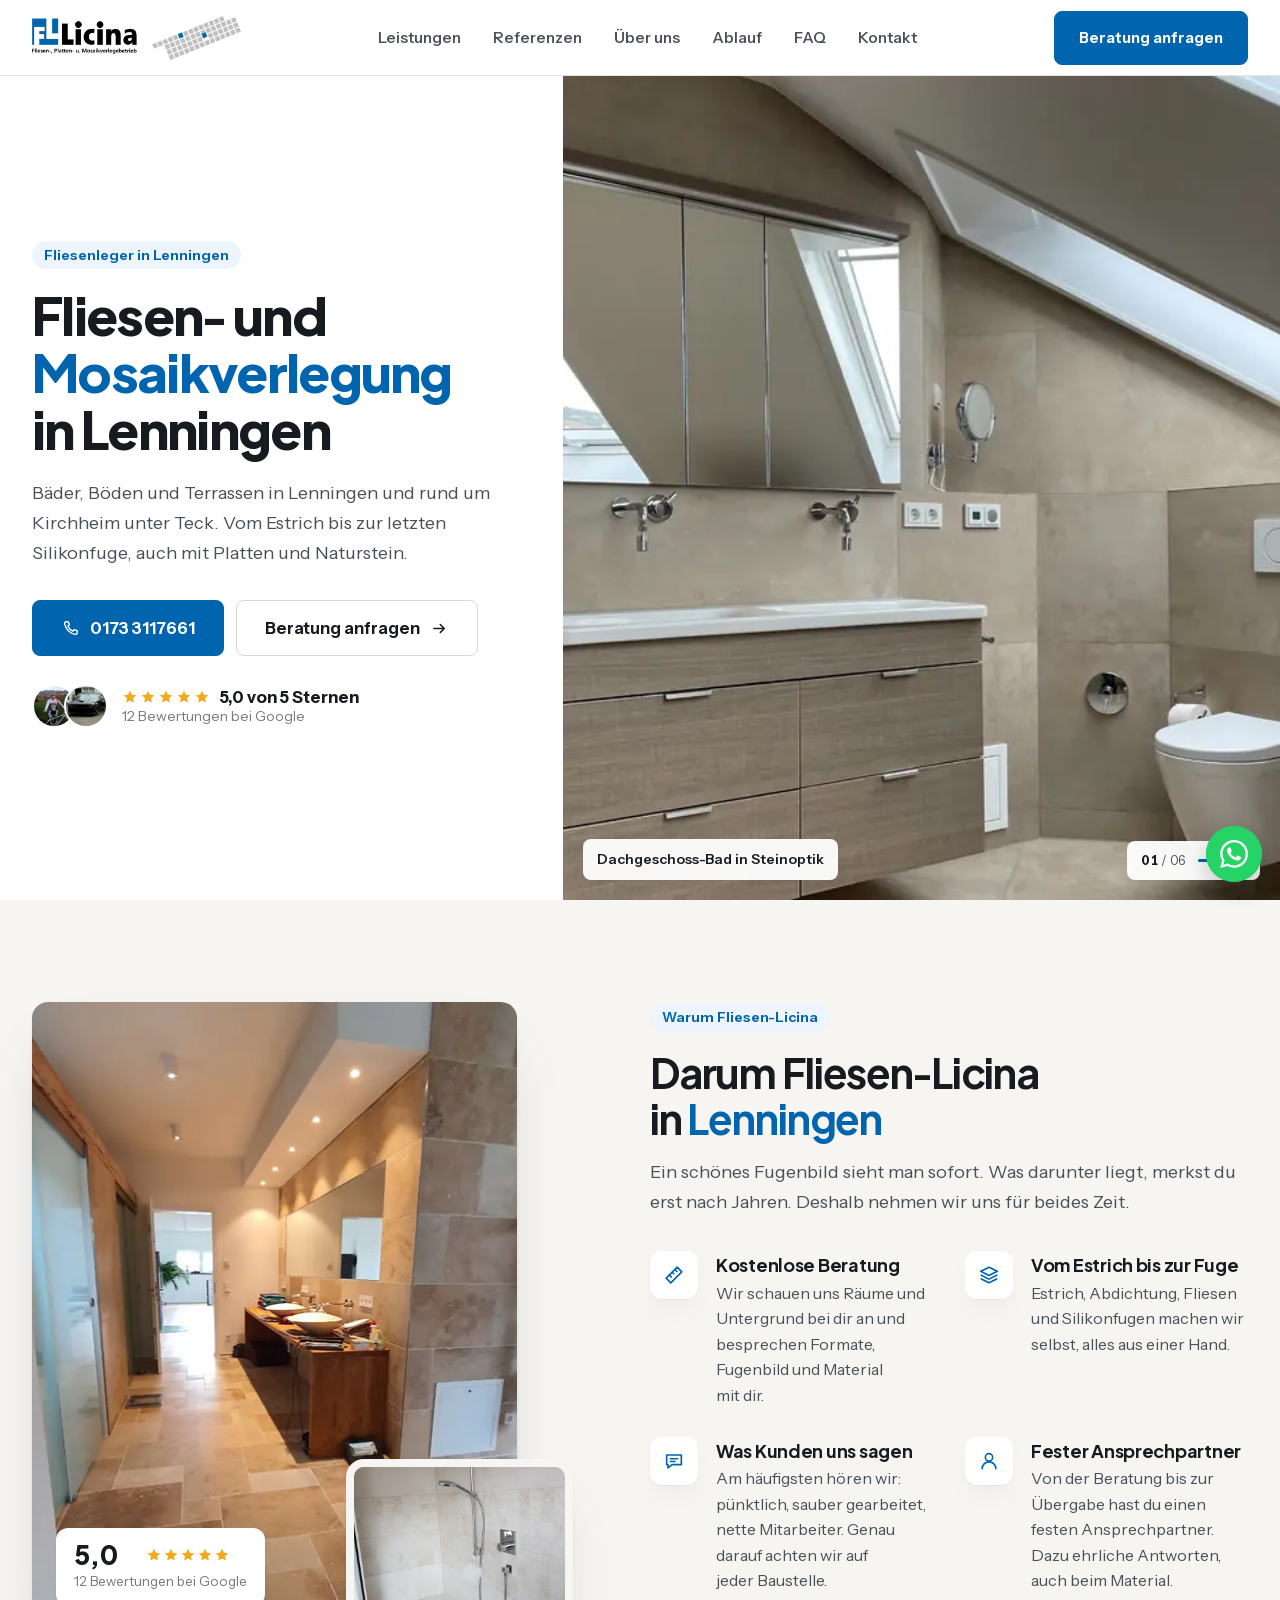
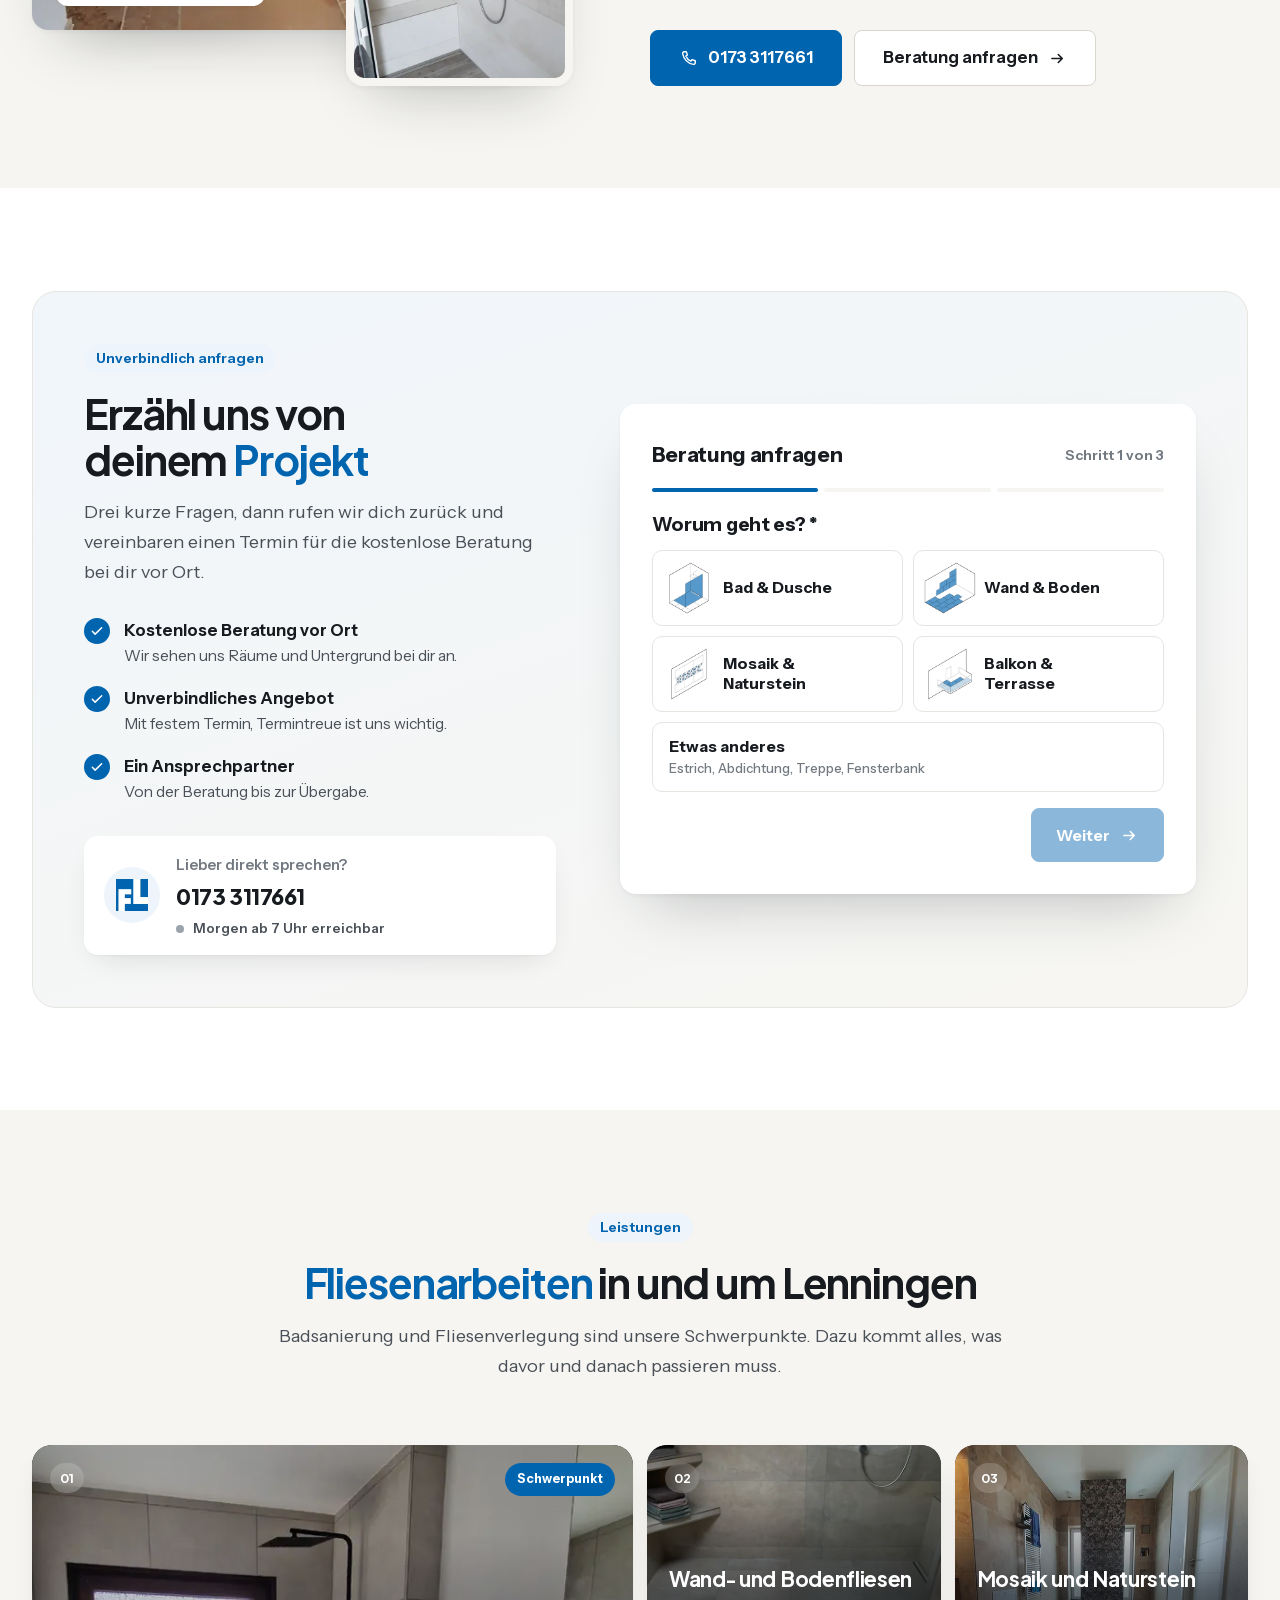
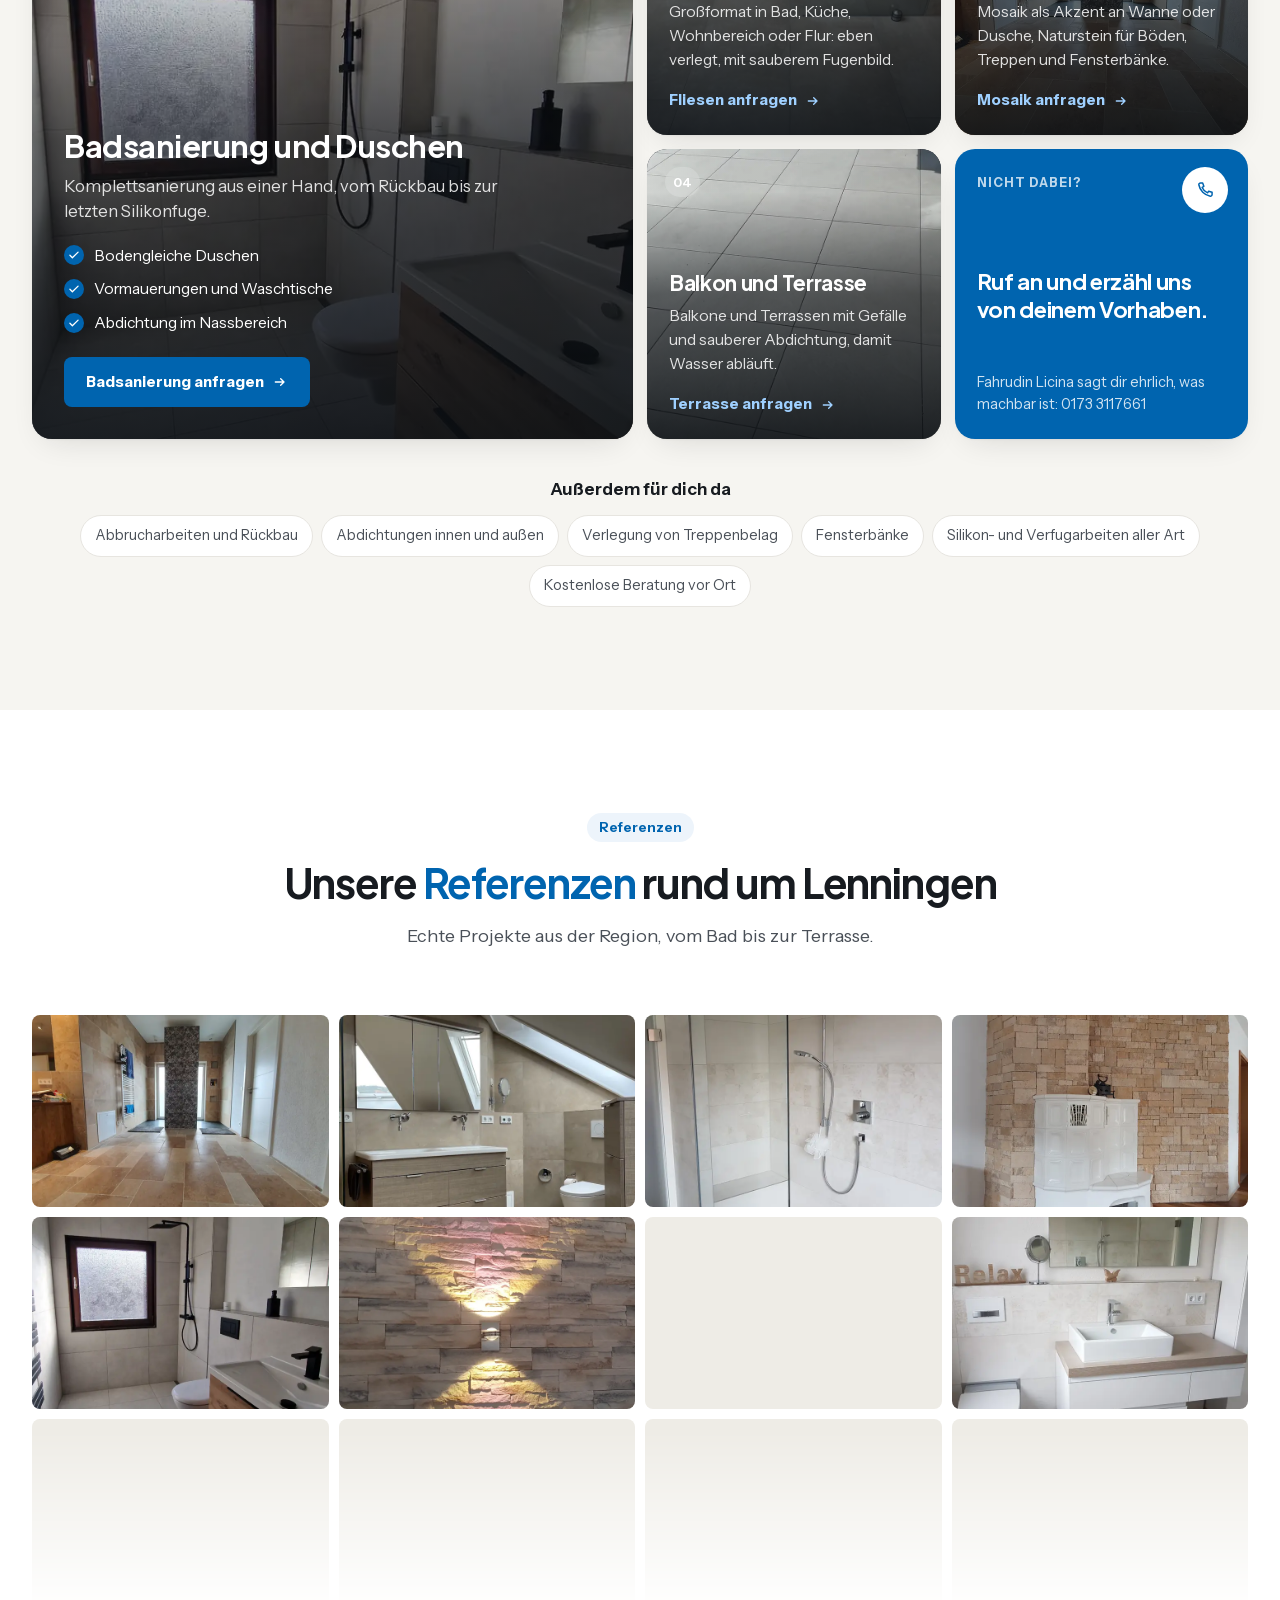
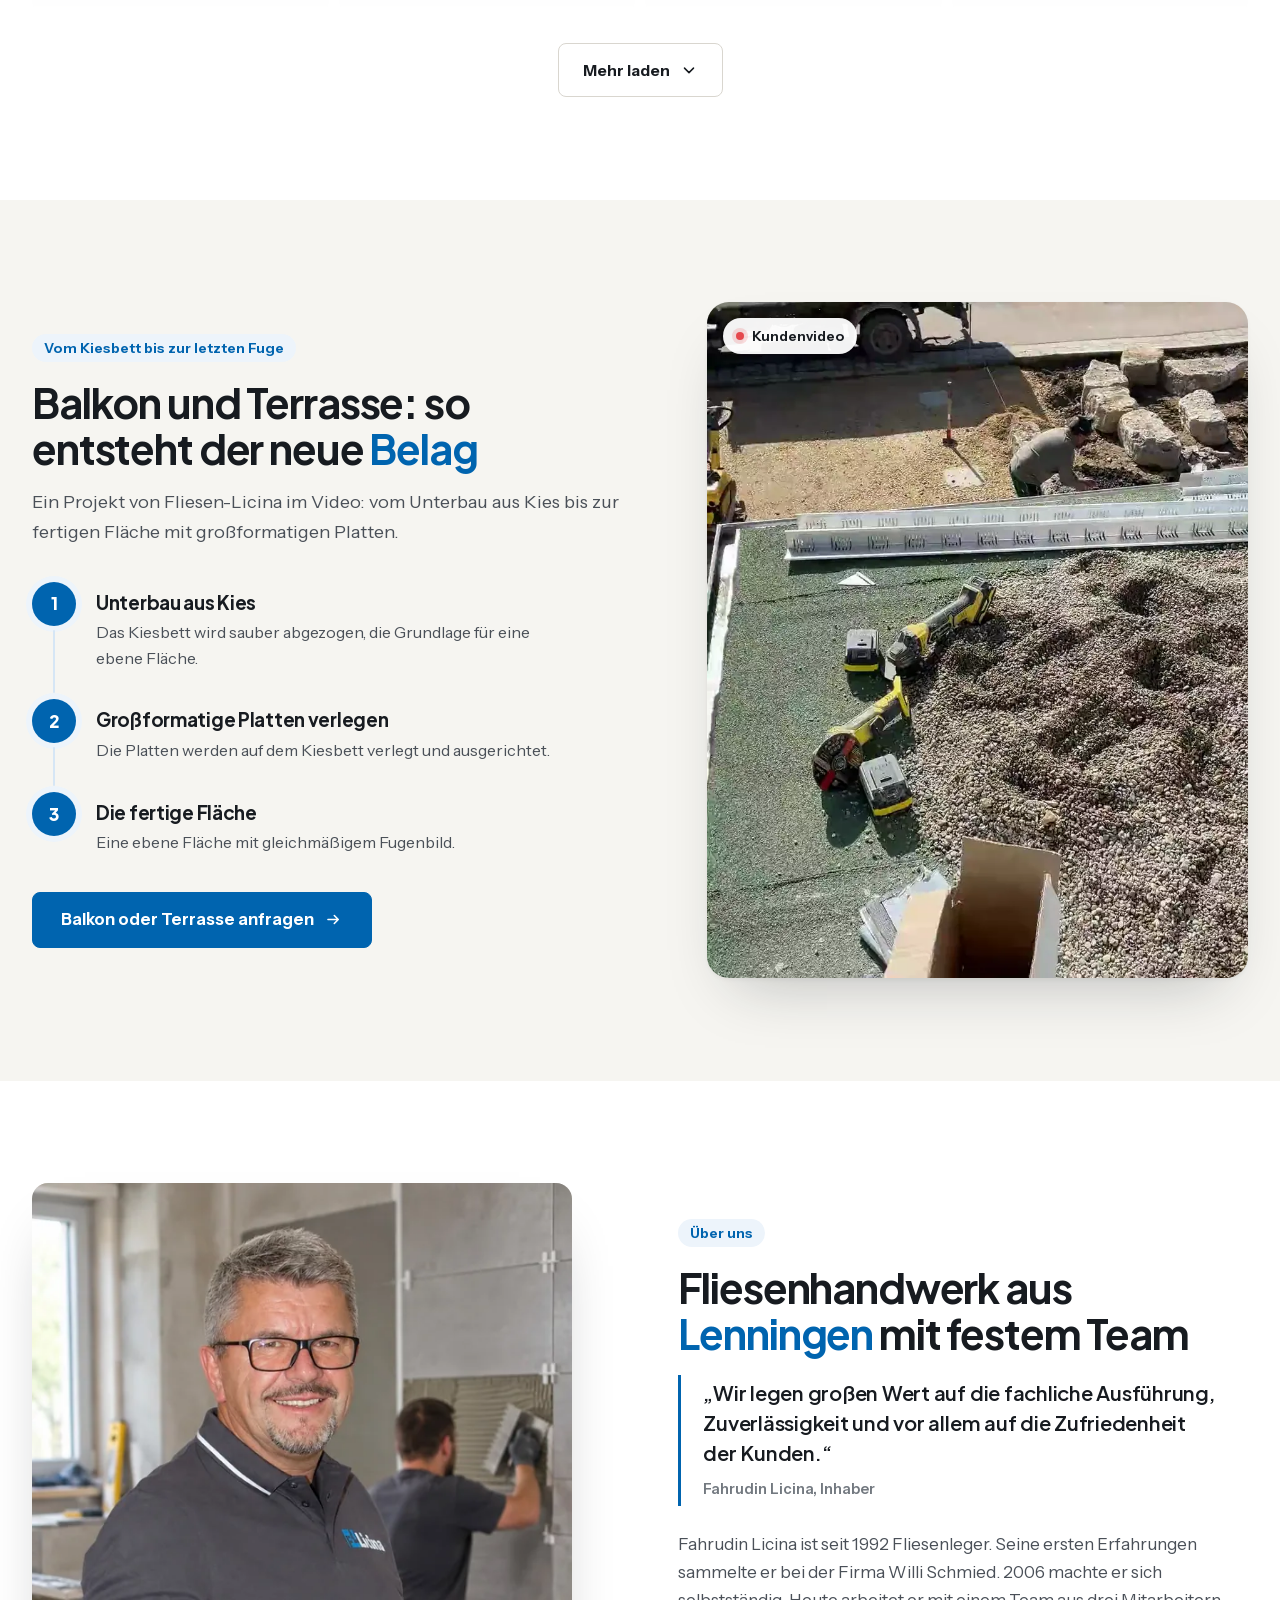
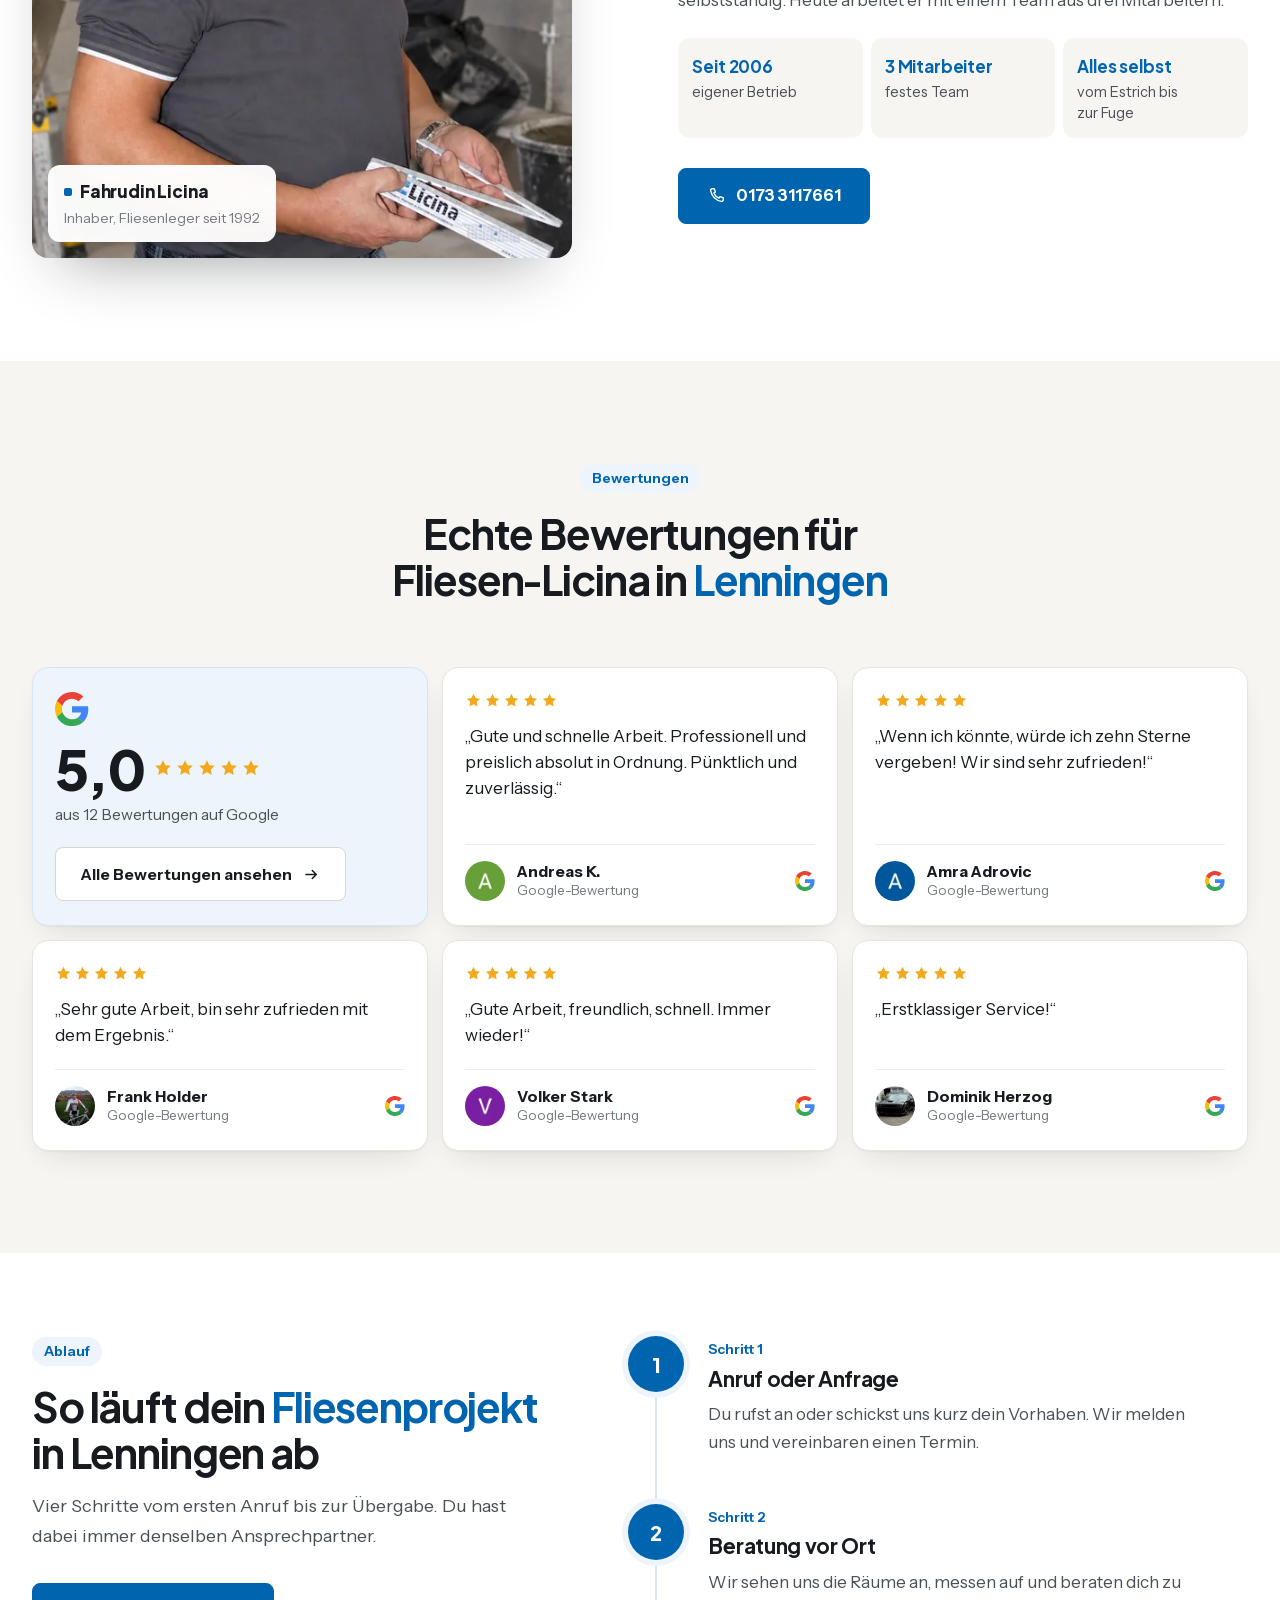
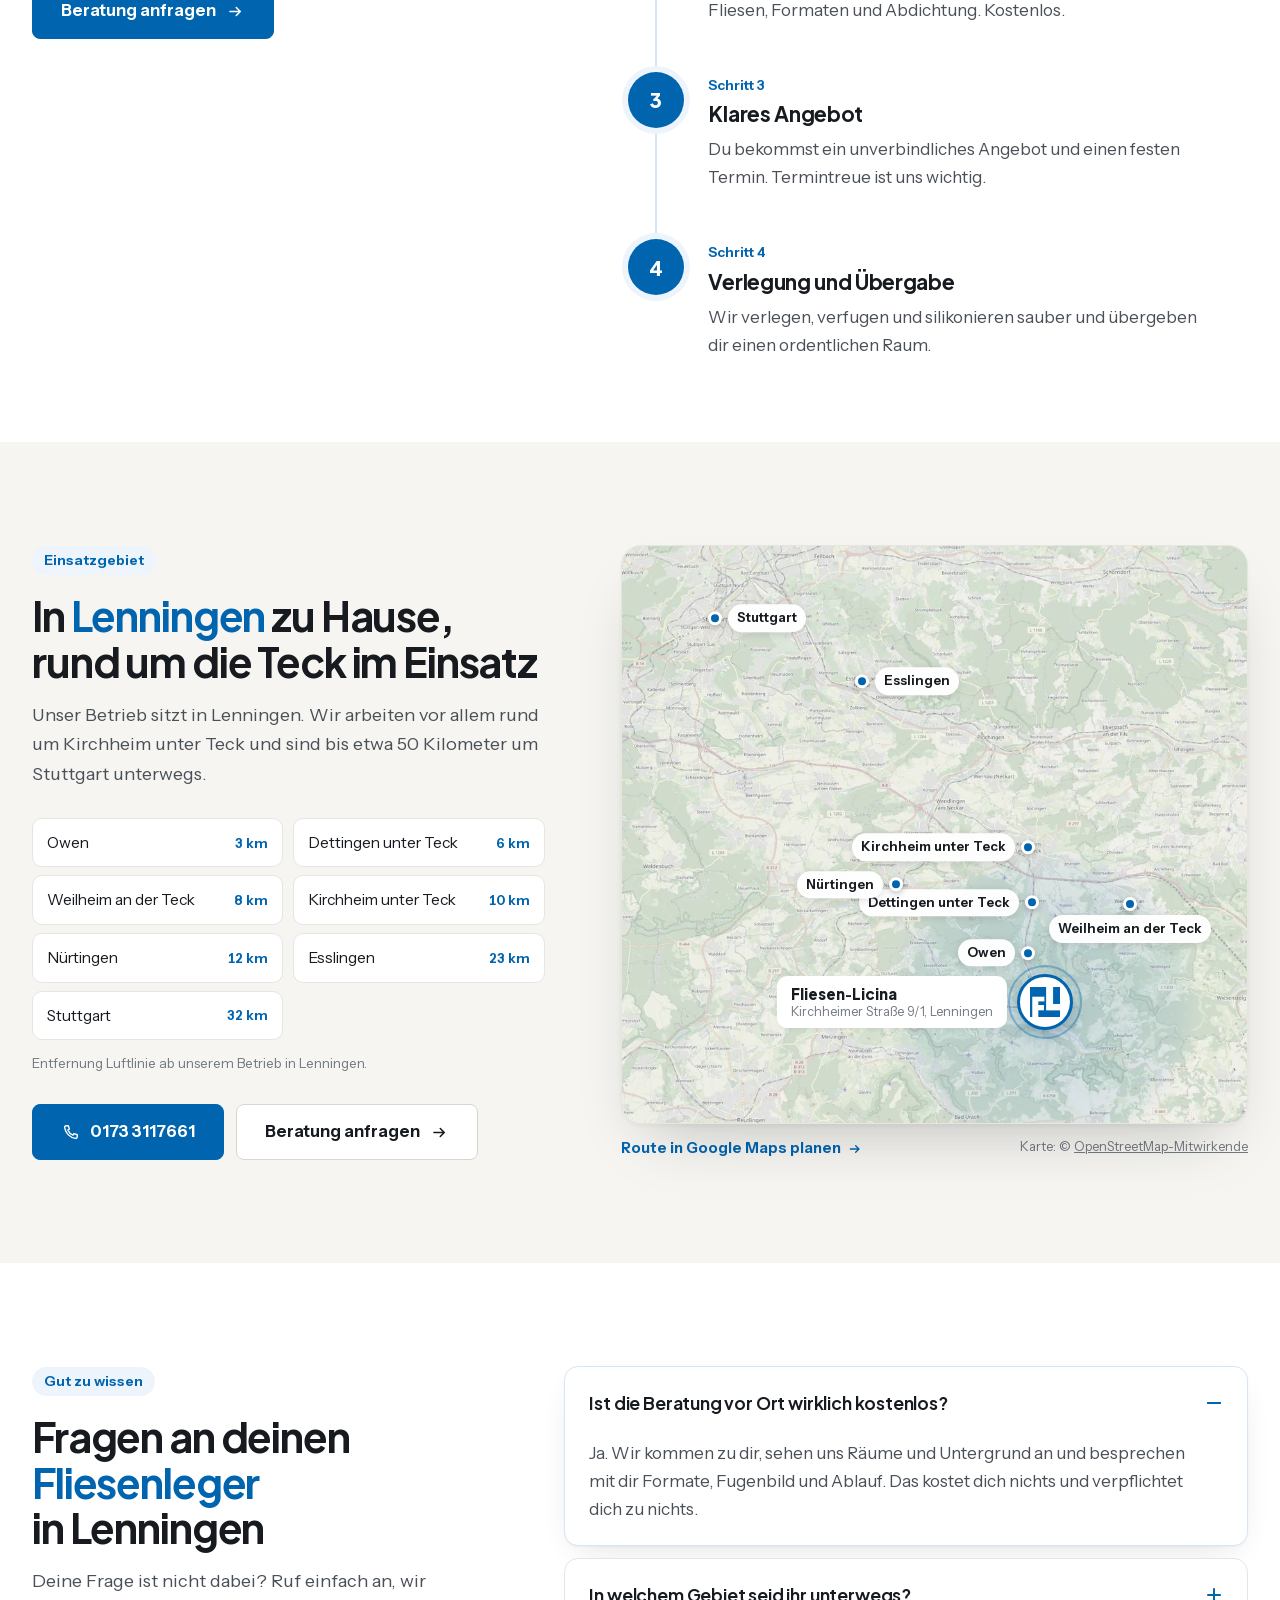
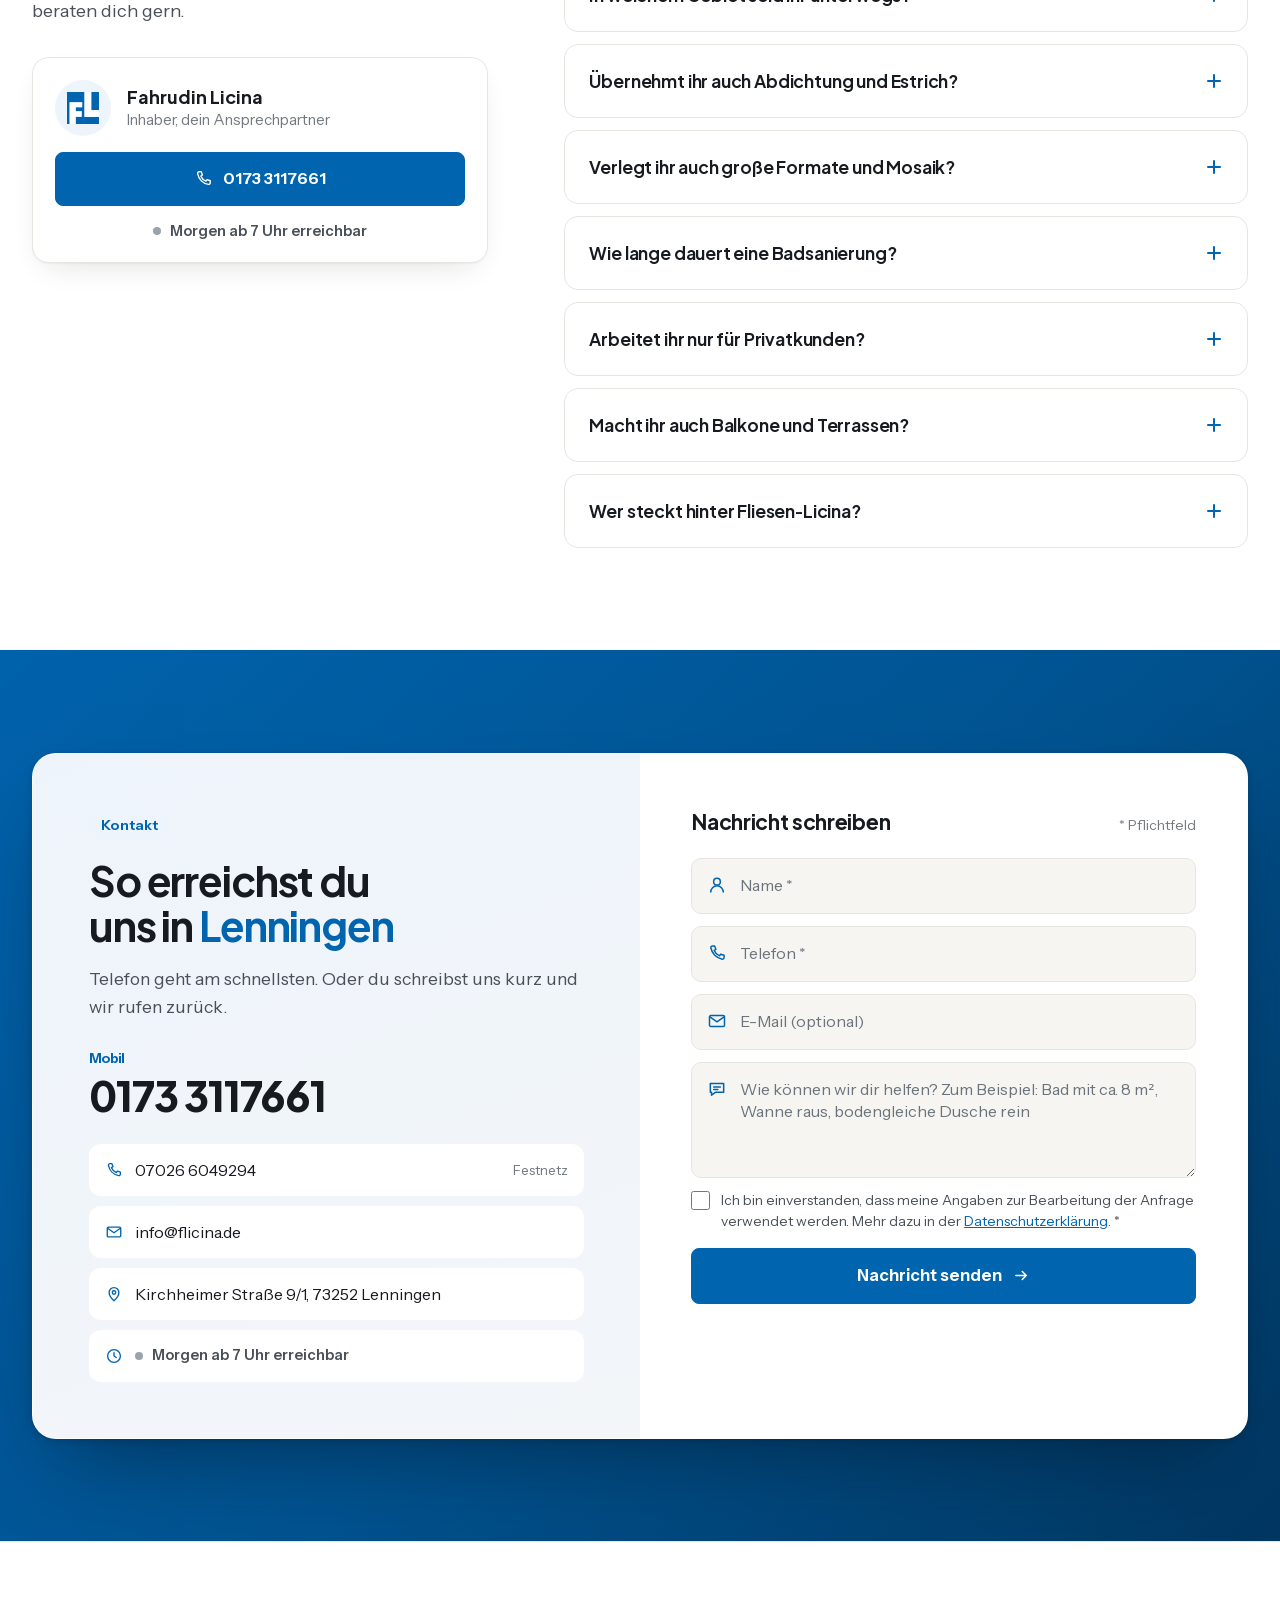
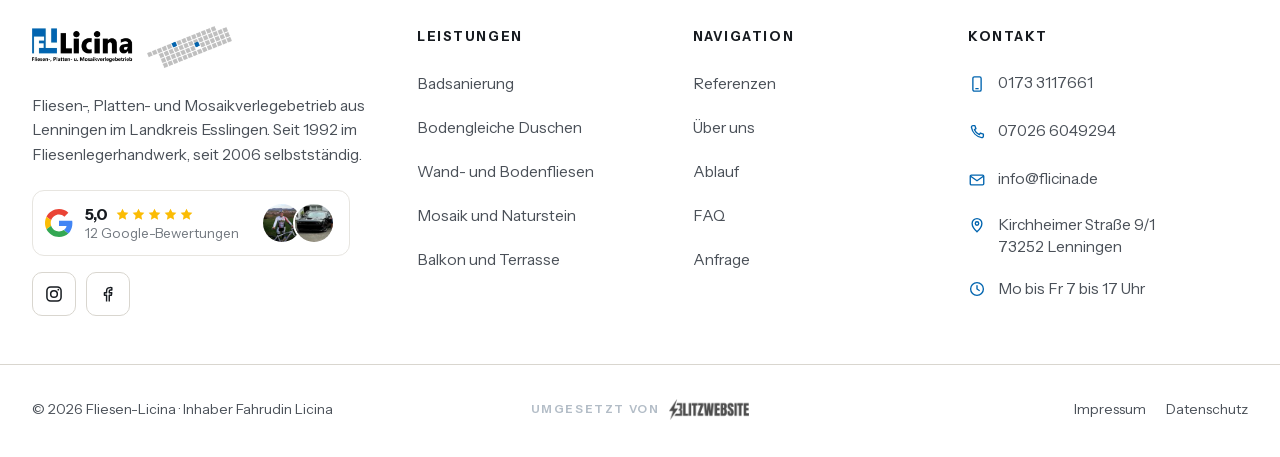
==== index.html @ e275af5a "Website-Stand aus blitzwebsite-fliesen-licina 5c928ee" ====
<!doctype html>
<html lang="de">
<head>
  <meta charset="utf-8">
  <meta name="viewport" content="width=device-width, initial-scale=1, viewport-fit=cover">
  <meta name="robots" content="index,follow,max-image-preview:large">
  <meta name="geo.region" content="DE-BW">
  <meta name="geo.placename" content="Lenningen">
  <meta name="geo.position" content="48.5595738;9.4648677">
  <meta name="ICBM" content="48.5595738, 9.4648677">
  <meta name="color-scheme" content="light only">
  <meta name="theme-color" content="#ffffff">
  <title>Fliesenleger Lenningen und Kirchheim unter Teck | Fliesen-Licina</title>
  <meta name="description" content="Fliesenleger aus Lenningen für Kirchheim unter Teck, Nürtingen und Esslingen: Badsanierung, bodengleiche Duschen, Fliesen, Mosaik, Balkon. Beratung kostenlos.">
  <link rel="canonical" href="https://www.flicina.de/">
  <meta property="og:type" content="website">
  <meta property="og:locale" content="de_DE">
  <meta property="og:site_name" content="Fliesen-Licina">
  <meta property="og:title" content="Fliesenleger Lenningen und Kirchheim unter Teck | Fliesen-Licina">
  <meta property="og:description" content="Fliesenleger aus Lenningen für Kirchheim unter Teck, Nürtingen und Esslingen: Badsanierung, bodengleiche Duschen, Fliesen, Mosaik, Balkon. Beratung kostenlos.">
  <meta property="og:url" content="https://www.flicina.de/">
  <meta property="og:image" content="https://www.flicina.de/img/og-fliesen-licina-blau.jpg">
  <meta property="og:image:type" content="image/jpeg">
  <meta property="og:image:width" content="1200">
  <meta property="og:image:height" content="630">
  <meta property="og:image:alt" content="Logo Fliesen-Licina, Fliesen-, Platten- und Mosaikverlegebetrieb">
  <meta name="twitter:card" content="summary_large_image">
  <meta name="twitter:title" content="Fliesenleger Lenningen und Kirchheim unter Teck | Fliesen-Licina">
  <meta name="twitter:description" content="Fliesenleger aus Lenningen für Kirchheim unter Teck, Nürtingen und Esslingen: Badsanierung, bodengleiche Duschen, Fliesen, Mosaik, Balkon. Beratung kostenlos.">
  <meta name="twitter:image" content="https://www.flicina.de/img/og-fliesen-licina-blau.jpg">
  <link rel="icon" href="favicon.svg?v=3" type="image/svg+xml">
  <link rel="icon" href="favicon.ico?v=2" sizes="48x48">
  <link rel="icon" type="image/png" sizes="32x32" href="favicon-32.png?v=2">
  <link rel="icon" type="image/png" sizes="16x16" href="favicon-16.png?v=2">
  <link rel="apple-touch-icon" href="apple-touch-icon.png?v=2">
  <link rel="manifest" href="site.webmanifest">
  <link rel="preload" href="fonts/jakarta-var.woff2" as="font" type="font/woff2" crossorigin>
  <link rel="preload" href="fonts/instrument-sans-var.woff2" as="font" type="font/woff2" crossorigin>
  <link rel="preload" as="image" href="img/dachgeschoss-bad-doppelwaschtisch-1600.webp" imagesrcset="img/dachgeschoss-bad-doppelwaschtisch-720.webp 720w, img/dachgeschoss-bad-doppelwaschtisch-1200.webp 1200w, img/dachgeschoss-bad-doppelwaschtisch-1600.webp 1600w, img/dachgeschoss-bad-doppelwaschtisch-2560.webp 2560w" imagesizes="(min-width: 1024px) 50vw, 100vw" fetchpriority="high">
  <link rel="stylesheet" href="styles.css?v=1791565518">
  <script>
    (function () {
      var d = document.documentElement, w = innerWidth;
      d.classList.add('js');
      d.style.setProperty('--vh1', innerHeight / 100 + 'px');
      addEventListener('resize', function () { if (innerWidth !== w) { w = innerWidth; d.style.setProperty('--vh1', innerHeight / 100 + 'px'); } });
    })();
  </script>
  <script type="application/ld+json">
{
  "@context": "https://schema.org",
  "@graph": [
    {
      "@type": "HomeAndConstructionBusiness",
      "@id": "https://www.flicina.de/#business",
      "name": "Fliesen-Licina",
      "alternateName": [
        "Fliesen Flicina",
        "Fliesen-, Platten- und Mosaikverlegebetrieb Licina"
      ],
      "description": "Fliesen-, Platten- und Mosaikverlegung in Lenningen und rund um Kirchheim unter Teck: Badsanierung, bodengleiche Duschen, Wand- und Bodenfliesen, Mosaik, Naturstein, Balkone und Terrassen.",
      "url": "https://www.flicina.de/",
      "logo": "https://www.flicina.de/img/logo-licina.png",
      "image": [
        "https://www.flicina.de/img/bad-travertin-waschtisch-1600.webp",
        "https://www.flicina.de/img/verblendsteine-wandleuchte-1600.webp",
        "https://www.flicina.de/img/terrasse-fertig-platten-1080.webp"
      ],
      "telephone": "+49 7026 6049294",
      "email": "info@flicina.de",
      "faxNumber": "+49 7026 6049396",
      "vatID": "DE248229022",
      "foundingDate": "2006",
      "memberOf": {
        "@type": "Organization",
        "name": "Handwerkskammer Region Stuttgart",
        "url": "https://www.hwk-stuttgart.de"
      },
      "address": {
        "@type": "PostalAddress",
        "streetAddress": "Kirchheimer Straße 9/1",
        "postalCode": "73252",
        "addressLocality": "Lenningen",
        "addressRegion": "Baden-Württemberg",
        "addressCountry": "DE"
      },
      "openingHoursSpecification": [
        {
          "@type": "OpeningHoursSpecification",
          "dayOfWeek": [
            "Monday",
            "Tuesday",
            "Wednesday",
            "Thursday",
            "Friday"
          ],
          "opens": "07:00",
          "closes": "17:00"
        }
      ],
      "areaServed": [
        {
          "@type": "City",
          "name": "Lenningen"
        },
        {
          "@type": "City",
          "name": "Kirchheim unter Teck"
        },
        {
          "@type": "City",
          "name": "Owen"
        },
        {
          "@type": "City",
          "name": "Dettingen unter Teck"
        },
        {
          "@type": "City",
          "name": "Weilheim an der Teck"
        },
        {
          "@type": "City",
          "name": "Nürtingen"
        },
        {
          "@type": "City",
          "name": "Esslingen am Neckar"
        },
        {
          "@type": "City",
          "name": "Stuttgart"
        }
      ],
      "founder": {
        "@type": "Person",
        "name": "Fahrudin Licina",
        "jobTitle": "Inhaber, Fliesenleger",
        "image": "https://www.flicina.de/img/fahrudin-licina-inhaber-900.webp"
      },
      "knowsAbout": [
        "Fliesenverlegung",
        "Badsanierung",
        "Bodengleiche Dusche",
        "Mosaik",
        "Naturstein",
        "Abdichtung",
        "Estrich",
        "Balkonsanierung",
        "Terrassenplatten"
      ],
      "sameAs": [
        "https://www.instagram.com/fliesen_licina/",
        "https://www.facebook.com/profile.php?id=100066318592800",
        "https://www.google.com/maps/place/Fliesen-Licina/@48.5595738,9.4648677,17z/data=!4m8!3m7!1s0x479991266a2a1b4f:0x8fcee5f7016ab7fa!8m2!3d48.5595738!4d9.4648677!9m1!1b1!16s%2Fg%2F11fxx22wb1"
      ],
      "hasOfferCatalog": {
        "@type": "OfferCatalog",
        "name": "Fliesenarbeiten in Lenningen, Kirchheim unter Teck und Umgebung",
        "itemListElement": [
          {
            "@type": "Offer",
            "itemOffered": {
              "@type": "Service",
              "name": "Badsanierung und bodengleiche Duschen"
            }
          },
          {
            "@type": "Offer",
            "itemOffered": {
              "@type": "Service",
              "name": "Wand- und Bodenfliesen"
            }
          },
          {
            "@type": "Offer",
            "itemOffered": {
              "@type": "Service",
              "name": "Mosaik und Naturstein"
            }
          },
          {
            "@type": "Offer",
            "itemOffered": {
              "@type": "Service",
              "name": "Balkon- und Terrassensanierung"
            }
          },
          {
            "@type": "Offer",
            "itemOffered": {
              "@type": "Service",
              "name": "Estrich- und Ausgleichsarbeiten"
            }
          },
          {
            "@type": "Offer",
            "itemOffered": {
              "@type": "Service",
              "name": "Vormauerungen und Waschtische"
            }
          },
          {
            "@type": "Offer",
            "itemOffered": {
              "@type": "Service",
              "name": "Abdichtungen innen und außen"
            }
          },
          {
            "@type": "Offer",
            "itemOffered": {
              "@type": "Service",
              "name": "Treppen aus Naturstein und Fliesen"
            }
          },
          {
            "@type": "Offer",
            "itemOffered": {
              "@type": "Service",
              "name": "Fensterbänke aus Naturstein"
            }
          },
          {
            "@type": "Offer",
            "itemOffered": {
              "@type": "Service",
              "name": "Verblendsteine an Wand und Kamin"
            }
          },
          {
            "@type": "Offer",
            "itemOffered": {
              "@type": "Service",
              "name": "Silikon- und Verfugarbeiten aller Art"
            }
          },
          {
            "@type": "Offer",
            "itemOffered": {
              "@type": "Service",
              "name": "Abbrucharbeiten und Rückbau"
            }
          },
          {
            "@type": "Offer",
            "itemOffered": {
              "@type": "Service",
              "name": "Kostenlose Beratung vor Ort"
            }
          }
        ]
      },
      "hasMap": "https://www.google.com/maps/place/Fliesen-Licina/@48.5595738,9.4648677,17z/data=!4m8!3m7!1s0x479991266a2a1b4f:0x8fcee5f7016ab7fa!8m2!3d48.5595738!4d9.4648677!9m1!1b1!16s%2Fg%2F11fxx22wb1",
      "geo": {
        "@type": "GeoCoordinates",
        "latitude": 48.5595738,
        "longitude": 9.4648677
      },
      "aggregateRating": {
        "@type": "AggregateRating",
        "ratingValue": "5.0",
        "bestRating": "5",
        "reviewCount": "12"
      }
    },
    {
      "@type": "WebSite",
      "@id": "https://www.flicina.de/#website",
      "url": "https://www.flicina.de/",
      "name": "Fliesen-Licina",
      "inLanguage": "de-DE",
      "publisher": {
        "@id": "https://www.flicina.de/#business"
      }
    },
    {
      "@type": "WebPage",
      "@id": "https://www.flicina.de/#webpage",
      "url": "https://www.flicina.de/",
      "name": "Fliesenleger Lenningen und Kirchheim unter Teck | Fliesen-Licina",
      "description": "Fliesenleger aus Lenningen für Kirchheim unter Teck, Nürtingen und Esslingen: Badsanierung, bodengleiche Duschen, Fliesen, Mosaik, Balkon. Beratung kostenlos.",
      "inLanguage": "de-DE",
      "isPartOf": {
        "@id": "https://www.flicina.de/#website"
      },
      "about": {
        "@id": "https://www.flicina.de/#business"
      },
      "primaryImageOfPage": {
        "@type": "ImageObject",
        "url": "https://www.flicina.de/img/dachgeschoss-bad-doppelwaschtisch-1600.webp"
      },
      "dateModified": "2026-10-08"
    },
    {
      "@type": "FAQPage",
      "@id": "https://www.flicina.de/#faq",
      "mainEntity": [
        {
          "@type": "Question",
          "name": "Ist die Beratung vor Ort wirklich kostenlos?",
          "acceptedAnswer": {
            "@type": "Answer",
            "text": "Ja. Wir kommen zu dir, sehen uns Räume und Untergrund an und besprechen mit dir Formate, Fugenbild und Ablauf. Das kostet dich nichts und verpflichtet dich zu nichts."
          }
        },
        {
          "@type": "Question",
          "name": "In welchem Gebiet seid ihr unterwegs?",
          "acceptedAnswer": {
            "@type": "Answer",
            "text": "Unser Betrieb sitzt in Lenningen. Wir arbeiten vor allem rund um Kirchheim unter Teck. Insgesamt sind wir bis etwa 50 Kilometer um Stuttgart unterwegs."
          }
        },
        {
          "@type": "Question",
          "name": "Übernehmt ihr auch Abdichtung und Estrich?",
          "acceptedAnswer": {
            "@type": "Answer",
            "text": "Ja. Estricharbeiten, Abdichtungen im Innen- und Außenbereich und die Silikonfugen am Ende gehören bei uns dazu."
          }
        },
        {
          "@type": "Question",
          "name": "Verlegt ihr auch große Formate und Mosaik?",
          "acceptedAnswer": {
            "@type": "Answer",
            "text": "Ja, beides. Großformatige Fliesen setzen wir im Bad wie im Wohnbereich ein, Mosaik zum Beispiel an Wannenverkleidungen, Duschwänden oder Nischen. In den Referenzen siehst du einige Beispiele."
          }
        },
        {
          "@type": "Question",
          "name": "Wie lange dauert eine Badsanierung?",
          "acceptedAnswer": {
            "@type": "Answer",
            "text": "Das hängt von Größe und Umfang ab. Nach dem Termin vor Ort nennen wir dir einen konkreten Zeitraum, damit du planen kannst."
          }
        },
        {
          "@type": "Question",
          "name": "Arbeitet ihr nur für Privatkunden?",
          "acceptedAnswer": {
            "@type": "Answer",
            "text": "Unser Schwerpunkt sind private Bauherren und Eigentümer, im Neubau wie bei Sanierungen. Wir fliesen aber auch Gewerbe- und Industrieobjekte."
          }
        },
        {
          "@type": "Question",
          "name": "Macht ihr auch Balkone und Terrassen?",
          "acceptedAnswer": {
            "@type": "Answer",
            "text": "Ja. Wir sanieren und belegen Balkone und Terrassen mit Gefälle und sauberer Abdichtung. So läuft das Wasser ab und zieht nicht in den Untergrund."
          }
        },
        {
          "@type": "Question",
          "name": "Wer steckt hinter Fliesen-Licina?",
          "acceptedAnswer": {
            "@type": "Answer",
            "text": "Fliesen-Licina ist ein Fliesen-, Platten- und Mosaikverlegebetrieb aus Lenningen. Inhaber Fahrudin Licina ist seit 1992 Fliesenleger, seit 2006 selbstständig und arbeitet mit einem festen Team aus drei Mitarbeitern."
          }
        }
      ]
    },
    {
      "@type": "VideoObject",
      "@id": "https://www.flicina.de/#video-terrasse",
      "name": "Terrasse vom Kiesbett bis zur fertigen Fläche",
      "description": "Fliesen-Licina verlegt eine Terrasse mit großformatigen Platten, vom Kiesbett bis zur fertigen Fläche.",
      "thumbnailUrl": "https://www.flicina.de/img/terrasse-kiesbett-bis-platte-poster-864.webp",
      "contentUrl": "https://www.flicina.de/video/terrasse-kiesbett-bis-platte-hd.mp4",
      "uploadDate": "2026-10-03",
      "duration": "PT17S",
      "publisher": {
        "@id": "https://www.flicina.de/#business"
      }
    }
  ]
}
  </script>
</head>
<body>
  <svg width="0" height="0" style="position:absolute" aria-hidden="true" focusable="false">
    <symbol id="i-phone" viewBox="0 0 24 24"><path d="M6.6 3.5h2.6l1.4 4.1-2 1.3a12 12 0 0 0 6.5 6.5l1.3-2 4.1 1.4v2.6a2 2 0 0 1-2.2 2A17 17 0 0 1 4.6 5.7a2 2 0 0 1 2-2.2Z" fill="none" stroke="currentColor" stroke-width="1.8" stroke-linejoin="round"/></symbol>
    <symbol id="i-mobile" viewBox="0 0 24 24"><rect x="6.5" y="2.5" width="11" height="19" rx="2" fill="none" stroke="currentColor" stroke-width="1.8"/><path d="M10.5 18.2h3" fill="none" stroke="currentColor" stroke-width="1.8" stroke-linecap="round"/></symbol>
    <symbol id="i-mail" viewBox="0 0 24 24"><rect x="3" y="5.5" width="18" height="13" rx="1.5" fill="none" stroke="currentColor" stroke-width="1.8"/><path d="m3.5 7 8.5 6 8.5-6" fill="none" stroke="currentColor" stroke-width="1.8"/></symbol>
    <symbol id="i-pin" viewBox="0 0 24 24"><path d="M12 21s-6.5-6-6.5-11a6.5 6.5 0 0 1 13 0c0 5-6.5 11-6.5 11Z" fill="none" stroke="currentColor" stroke-width="1.8"/><circle cx="12" cy="10" r="2.3" fill="none" stroke="currentColor" stroke-width="1.8"/></symbol>
    <symbol id="i-clock" viewBox="0 0 24 24"><circle cx="12" cy="12" r="8.5" fill="none" stroke="currentColor" stroke-width="1.8"/><path d="M12 7.5V12l3 2" fill="none" stroke="currentColor" stroke-width="1.8" stroke-linecap="round"/></symbol>
    <symbol id="i-check" viewBox="0 0 24 24"><path d="m5 12.5 4.2 4.2L19 7" fill="none" stroke="currentColor" stroke-width="2.2" stroke-linecap="round" stroke-linejoin="round"/></symbol>
    <symbol id="i-arrow" viewBox="0 0 24 24"><path d="M5 12h13m-5-5 5 5-5 5" fill="none" stroke="currentColor" stroke-width="2" stroke-linecap="round" stroke-linejoin="round"/></symbol>
    <symbol id="i-left" viewBox="0 0 24 24"><path d="m14.5 6-6 6 6 6" fill="none" stroke="currentColor" stroke-width="2" stroke-linecap="round" stroke-linejoin="round"/></symbol>
    <symbol id="i-right" viewBox="0 0 24 24"><path d="m9.5 6 6 6-6 6" fill="none" stroke="currentColor" stroke-width="2" stroke-linecap="round" stroke-linejoin="round"/></symbol>
    <symbol id="i-close" viewBox="0 0 24 24"><path d="M6 6l12 12M18 6 6 18" fill="none" stroke="currentColor" stroke-width="2" stroke-linecap="round"/></symbol>
    <symbol id="i-plus" viewBox="0 0 24 24"><path d="M12 5v14M5 12h14" fill="none" stroke="currentColor" stroke-width="2" stroke-linecap="round"/></symbol>
    <symbol id="i-measure" viewBox="0 0 24 24"><path d="M3.5 15.5 15.5 3.5l5 5-12 12z" fill="none" stroke="currentColor" stroke-width="1.8" stroke-linejoin="round"/><path d="m7 12 2 2m1-5 1.5 1.5M13 6l2 2" fill="none" stroke="currentColor" stroke-width="1.8" stroke-linecap="round"/></symbol>
    <symbol id="i-layers" viewBox="0 0 24 24"><path d="m12 3.5 9 4.5-9 4.5L3 8z" fill="none" stroke="currentColor" stroke-width="1.8" stroke-linejoin="round"/><path d="m3 12 9 4.5 9-4.5M3 16l9 4.5 9-4.5" fill="none" stroke="currentColor" stroke-width="1.8" stroke-linejoin="round"/></symbol>
    <symbol id="i-calendar" viewBox="0 0 24 24"><rect x="3.5" y="5" width="17" height="15" rx="1.5" fill="none" stroke="currentColor" stroke-width="1.8"/><path d="M3.5 9.5h17M8 3v4m8-4v4m-7.5 7 2.5 2.5 4.5-4.5" fill="none" stroke="currentColor" stroke-width="1.8" stroke-linecap="round" stroke-linejoin="round"/></symbol>
    <symbol id="i-hammer" viewBox="0 0 24 24"><path d="m15 12-8.4 8.4a2.1 2.1 0 0 1-3-3L12 9M18 15l4-4" fill="none" stroke="currentColor" stroke-width="1.8" stroke-linecap="round" stroke-linejoin="round"/><path d="m21.5 11.5-1.9-1.9a2 2 0 0 1-.6-1.4V7l-2.3-1.1a6 6 0 0 0-2.6-.6H8.5l.9.9a6 6 0 0 1 1.8 4.3v.5l2 2h1.2a2 2 0 0 1 1.4.6l1.7 1.9" fill="none" stroke="currentColor" stroke-width="1.8" stroke-linecap="round" stroke-linejoin="round"/></symbol>
    <symbol id="i-stairs" viewBox="0 0 24 24"><path d="M3.5 20.5h17V4.5h-4.5v4h-4v4h-4v4h-4.5z" fill="none" stroke="currentColor" stroke-width="1.8" stroke-linejoin="round"/></symbol>
    <symbol id="i-wrench" viewBox="0 0 24 24"><path d="M14.7 6.3a1 1 0 0 0 0 1.4l1.6 1.6a1 1 0 0 0 1.4 0l3.8-3.8a6 6 0 0 1-7.9 7.9l-6.9 6.9a2.1 2.1 0 0 1-3-3l6.9-6.9a6 6 0 0 1 7.9-7.9l-3.8 3.8z" fill="none" stroke="currentColor" stroke-width="1.8" stroke-linecap="round" stroke-linejoin="round"/></symbol>
    <symbol id="i-chat" viewBox="0 0 24 24"><path d="M4 5.5h16v10.5H10l-4.5 3.5V16H4z" fill="none" stroke="currentColor" stroke-width="1.8" stroke-linejoin="round"/><path d="M8 9.5h8M8 12.5h5" fill="none" stroke="currentColor" stroke-width="1.8" stroke-linecap="round"/></symbol>
    <symbol id="i-person" viewBox="0 0 24 24"><circle cx="12" cy="8" r="4" fill="none" stroke="currentColor" stroke-width="1.8"/><path d="M4.5 20.5a7.5 7.5 0 0 1 15 0" fill="none" stroke="currentColor" stroke-width="1.8" stroke-linecap="round"/></symbol>
    <symbol id="i-wa" viewBox="0 0 24 24"><path fill="currentColor" d="M17.472 14.382c-.297-.149-1.758-.867-2.03-.967-.273-.099-.471-.148-.67.15-.197.297-.767.966-.94 1.164-.173.199-.347.223-.644.075-.297-.15-1.255-.463-2.39-1.475-.883-.788-1.48-1.761-1.653-2.059-.173-.297-.018-.458.13-.606.134-.133.298-.347.446-.52.149-.174.198-.298.298-.497.099-.198.05-.371-.025-.52-.075-.149-.669-1.612-.916-2.207-.242-.579-.487-.5-.669-.51-.173-.008-.371-.01-.57-.01-.198 0-.52.074-.792.372-.272.297-1.04 1.016-1.04 2.479 0 1.462 1.065 2.875 1.213 3.074.149.198 2.096 3.2 5.077 4.487.709.306 1.262.489 1.694.625.712.227 1.36.195 1.871.118.571-.085 1.758-.719 2.006-1.413.248-.694.248-1.289.173-1.413-.074-.124-.272-.198-.57-.347m-5.421 7.403h-.004a9.87 9.87 0 0 1-5.031-1.378l-.361-.214-3.741.982.998-3.648-.235-.374a9.86 9.86 0 0 1-1.51-5.26c.001-5.45 4.436-9.884 9.888-9.884 2.64 0 5.122 1.03 6.988 2.898a9.825 9.825 0 0 1 2.893 6.994c-.003 5.45-4.437 9.884-9.885 9.884m8.413-18.297A11.815 11.815 0 0 0 12.05 0C5.495 0 .16 5.335.157 11.892c0 2.096.547 4.142 1.588 5.945L.057 24l6.305-1.654a11.882 11.882 0 0 0 5.683 1.448h.005c6.554 0 11.89-5.335 11.893-11.893a11.821 11.821 0 0 0-3.48-8.413Z"/></symbol>
    <symbol id="i-google" viewBox="0 0 48 48"><path fill="#EA4335" d="M24 9.5c3.54 0 6.71 1.22 9.21 3.6l6.85-6.85C35.9 2.38 30.47 0 24 0 14.62 0 6.51 5.38 2.56 13.22l7.98 6.19C12.43 13.72 17.74 9.5 24 9.5z"/><path fill="#4285F4" d="M46.98 24.55c0-1.57-.15-3.09-.38-4.55H24v9.02h12.94c-.58 2.96-2.26 5.48-4.78 7.18l7.73 6c4.51-4.18 7.09-10.36 7.09-17.65z"/><path fill="#FBBC05" d="M10.53 28.59c-.48-1.45-.76-2.99-.76-4.59s.27-3.14.76-4.59l-7.98-6.19C.92 16.46 0 20.12 0 24c0 3.88.92 7.54 2.56 10.78l7.97-6.19z"/><path fill="#34A853" d="M24 48c6.48 0 11.93-2.13 15.89-5.81l-7.73-6c-2.15 1.45-4.92 2.3-8.16 2.3-6.26 0-11.57-4.22-13.47-9.91l-7.98 6.19C6.51 42.62 14.62 48 24 48z"/></symbol>
    <symbol id="i-star" viewBox="0 0 24 24"><path d="m12 2.6 2.84 5.97 6.55.82-4.83 4.5 1.25 6.49L12 17.2l-5.81 3.18 1.25-6.49-4.83-4.5 6.55-.82z" fill="currentColor"/></symbol>
    <symbol id="i-insta" viewBox="0 0 24 24"><rect x="3.5" y="3.5" width="17" height="17" rx="4.5" fill="none" stroke="currentColor" stroke-width="1.8"/><circle cx="12" cy="12" r="4" fill="none" stroke="currentColor" stroke-width="1.8"/><circle cx="17.2" cy="6.8" r="1.1" fill="currentColor"/></symbol>
    <symbol id="i-fb" viewBox="0 0 24 24"><path d="M13.5 21v-7.5h2.6l.4-3h-3V8.6c0-.9.3-1.5 1.5-1.5h1.6V4.4a21 21 0 0 0-2.4-.1c-2.3 0-3.9 1.4-3.9 4v2.2H7.7v3h2.6V21" fill="none" stroke="currentColor" stroke-width="1.7" stroke-linejoin="round"/></symbol>
  </svg>

  <a class="skip" href="#main">Zum Inhalt springen</a>

  <header class="nav" id="nav">
    <div class="wrap nav__in">
      <a class="brand" href="./" aria-label="Fliesen-Licina, zur Startseite">
        <img src="img/logo-licina.webp" alt="Fliesen-Licina Logo" width="714" height="150" decoding="async">
        <img class="brand__hell" src="img/logo-licina-hell.webp" alt="" width="714" height="150" decoding="async" aria-hidden="true">
      </a>
      <nav class="nav__links" aria-label="Hauptnavigation">
        <a href="#leistungen">Leistungen</a>
        <a href="#referenzen">Referenzen</a>
        <a href="#ueber-uns">Über uns</a>
        <a href="#ablauf">Ablauf</a>
        <a href="#faq">FAQ</a>
        <a href="#kontakt">Kontakt</a>
      </nav>
      <div class="nav__cta">
        <a class="btn btn--pri btn--sm" href="#anfrage">Beratung anfragen</a>
        <button class="burger" id="burger" type="button" aria-label="Menü öffnen" aria-expanded="false" aria-controls="mmenu"><span></span><span></span><span></span></button>
      </div>
    </div>
  </header>

  <div class="mmenu" id="mmenu" hidden>
    <nav class="mmenu__in" aria-label="Mobile Navigation">
      <a href="#leistungen">Leistungen<svg class="ic" aria-hidden="true"><use href="#i-right"/></svg></a>
      <a href="#referenzen">Referenzen<svg class="ic" aria-hidden="true"><use href="#i-right"/></svg></a>
      <a href="#ueber-uns">Über uns<svg class="ic" aria-hidden="true"><use href="#i-right"/></svg></a>
      <a href="#ablauf">Ablauf<svg class="ic" aria-hidden="true"><use href="#i-right"/></svg></a>
      <a href="#faq">FAQ<svg class="ic" aria-hidden="true"><use href="#i-right"/></svg></a>
      <a href="#kontakt">Kontakt<svg class="ic" aria-hidden="true"><use href="#i-right"/></svg></a>
      <div class="mmenu__call">
        <span class="status" data-status><i></i><span>Mo bis Fr 7 bis 17 Uhr erreichbar</span></span>
        <a class="mmenu__tel" href="tel:+491733117661"><span class="mmenu__ic"><svg class="ic"><use href="#i-phone"/></svg></span>0173 3117661</a>
        <a class="btn btn--pri btn--block" href="#anfrage">Beratung anfragen<svg class="ic ic--arr"><use href="#i-arrow"/></svg></a>
      </div>
    </nav>
  </div>

  <main id="main">

    <!-- HERO (Premium v3): links weiß mit allem Text, rechts Diashow aus ganzen Kundenfotos (Kunde 06.10.) -->
    <section class="ph" id="top" aria-labelledby="hero-title">
      <div class="ph__left">
        <div class="ph__text">
          <p class="kicker">Fliesenleger in Lenningen</p>
          <h1 class="ph__h1" id="hero-title">Fliesen- und <em class="em">Mosaikverlegung</em> in&nbsp;Lenningen</h1>
          <p class="ph__lead">Bäder, Böden und Terrassen in Lenningen und rund um Kirchheim unter&nbsp;Teck. Vom Estrich bis zur letzten Silikonfuge, auch mit Platten und&nbsp;Naturstein.</p>
          <div class="ph__btns">
            <a class="btn btn--pri btn--lg" href="tel:+491733117661"><svg class="ic"><use href="#i-phone"/></svg>0173 3117661</a>
            <a class="btn btn--ghost btn--lg" href="#anfrage">Beratung anfragen<svg class="ic ic--arr"><use href="#i-arrow"/></svg></a>
          </div>
          <a class="gtrust gtrust--hero" href="https://www.google.com/maps/place/Fliesen-Licina/@48.5595738,9.4648677,17z/data=!4m8!3m7!1s0x479991266a2a1b4f:0x8fcee5f7016ab7fa!8m2!3d48.5595738!4d9.4648677!9m1!1b1!16s%2Fg%2F11fxx22wb1" target="_blank" rel="noopener"><span class="gtrust__faces" aria-hidden="true"><img src="img/google-bewerter-1.webp" alt="" width="96" height="96" decoding="async"><img src="img/google-bewerter-3.webp" alt="" width="96" height="96" decoding="async"></span><span class="gtrust__txt"><span class="gtrust__top"><span class="gtrust__stars" aria-hidden="true"><svg class="ic"><use href="#i-star"/></svg><svg class="ic"><use href="#i-star"/></svg><svg class="ic"><use href="#i-star"/></svg><svg class="ic"><use href="#i-star"/></svg><svg class="ic"><use href="#i-star"/></svg></span><b>5,0 von 5 Sternen</b></span><span class="gtrust__sub">12 Bewertungen bei Google</span></span></a>
        </div>
      </div>
      <div class="ph__show" data-show role="group" aria-roledescription="Diashow" aria-label="Projekte von Fliesen-Licina">
          <figure class="ph__slide is-on"><img src="img/dachgeschoss-bad-doppelwaschtisch-1600.webp" srcset="img/dachgeschoss-bad-doppelwaschtisch-720.webp 720w, img/dachgeschoss-bad-doppelwaschtisch-1200.webp 1200w, img/dachgeschoss-bad-doppelwaschtisch-1600.webp 1600w, img/dachgeschoss-bad-doppelwaschtisch-2560.webp 2560w" sizes="(min-width: 1024px) 50vw, 100vw" alt="Bad im Dachgeschoss mit großformatigen Fliesen in Steinoptik und Doppelwaschtisch" width="1600" height="1392" fetchpriority="high" decoding="async"><figcaption>Dachgeschoss-Bad in Steinoptik</figcaption></figure>
          <figure class="ph__slide"><img data-src="img/dachgeschoss-bad-walk-in-dusche-ganz-1200.webp" data-srcset="img/dachgeschoss-bad-walk-in-dusche-ganz-600.webp 600w, img/dachgeschoss-bad-walk-in-dusche-ganz-900.webp 900w, img/dachgeschoss-bad-walk-in-dusche-ganz-1200.webp 1200w" sizes="(min-width: 1024px) 50vw, 100vw" alt="Bodengleiche Dusche mit Großformat-Fliesen 60 x 120 im Dachgeschoss" width="1600" height="1392" decoding="async"><figcaption>Bodengleiche Dusche, 60 x 120</figcaption></figure>
          <figure class="ph__slide"><img data-src="img/waschtisch-hell-zeitlos-1200.webp" data-srcset="img/waschtisch-hell-zeitlos-720.webp 720w, img/waschtisch-hell-zeitlos-1200.webp 1200w, img/waschtisch-hell-zeitlos-1600.webp 1600w" sizes="(min-width: 1024px) 50vw, 100vw" alt="Helles Bad mit gefliester Vormauerung, Aufsatzwaschbecken und Wand-WC" width="1600" height="1392" decoding="async"><figcaption>Zeitloses Bad in Hell</figcaption></figure>
          <figure class="ph__slide"><img data-src="img/flur-travertin-schiebetuer-1600.webp" data-srcset="img/flur-travertin-schiebetuer-720.webp 720w, img/flur-travertin-schiebetuer-1600.webp 1600w" sizes="(min-width: 1024px) 50vw, 100vw" alt="Travertin-Boden im Flur vor Glasschiebetür und Travertin-Wand" width="1600" height="1392" decoding="async"><figcaption>Travertin im Flur</figcaption></figure>
          <figure class="ph__slide"><img data-src="img/bad-schwarze-armaturen-1200.webp" data-srcset="img/bad-schwarze-armaturen-720.webp 720w, img/bad-schwarze-armaturen-1200.webp 1200w, img/bad-schwarze-armaturen-1600.webp 1600w, img/bad-schwarze-armaturen-2560.webp 2560w" sizes="(min-width: 1024px) 50vw, 100vw" alt="Helles Bad mit großformatigen Fliesen, bodengleicher Dusche und schwarzen Armaturen" width="1600" height="1392" decoding="async"><figcaption>Bad mit schwarzen Akzenten</figcaption></figure>
          <figure class="ph__slide"><img data-src="img/verblender-ziegeloptik-1200.webp" data-srcset="img/verblender-ziegeloptik-720.webp 720w, img/verblender-ziegeloptik-1200.webp 1200w, img/verblender-ziegeloptik-1600.webp 1600w" sizes="(min-width: 1024px) 50vw, 100vw" alt="Wand mit Verblendsteinen in roter Ziegeloptik" width="1600" height="1392" decoding="async"><figcaption>Verblender in Ziegeloptik</figcaption></figure>
          <div class="ph__ui" aria-hidden="true"><span class="ph__count"><b data-show-n>01</b>&nbsp;/&nbsp;06</span><span class="ph__bar"><i data-show-bar></i></span></div>
      </div>
    </section>

    <!-- VORTEILE (Premium v3): hell und ruhig, Projektfoto + vier Gründe + Anruf -->
    <section class="sec vb" id="vorteile" aria-labelledby="vorteile-title">
      <div class="wrap vb__grid">
        <figure class="vb__img rv">
          <img src="img/flur-travertin-doppelwaschtisch-1200.webp" srcset="img/flur-travertin-doppelwaschtisch-720.webp 720w, img/flur-travertin-doppelwaschtisch-1200.webp 1200w, img/flur-travertin-doppelwaschtisch-1600.webp 1600w" sizes="(min-width: 1024px) 46vw, 92vw" alt="Bad mit Travertin-Boden, Doppelwaschtisch und Blick in den Flur" width="1200" height="1044" loading="lazy" decoding="async">
          <img class="vb__inset" src="img/dusche-sitzbank-hell-720.webp" srcset="img/dusche-sitzbank-hell-720.webp 720w, img/dusche-sitzbank-hell-1200.webp 1200w" sizes="(min-width: 1024px) 18vw, 40vw" alt="Dusche mit Sitzbank und hellen Fliesen" width="720" height="720" loading="lazy" decoding="async">
          <figcaption class="vb__badge"><b>5,0</b><span class="vb__stars" aria-hidden="true"><svg class="ic"><use href="#i-star"/></svg><svg class="ic"><use href="#i-star"/></svg><svg class="ic"><use href="#i-star"/></svg><svg class="ic"><use href="#i-star"/></svg><svg class="ic"><use href="#i-star"/></svg></span><span>12 Bewertungen bei Google</span></figcaption>
        </figure>
        <div class="vb__text">
          <div class="rv">
            <p class="kicker">Warum Fliesen-Licina</p>
            <h2 class="h2" id="vorteile-title">Darum <span class="nw">Fliesen-Licina</span> in&nbsp;<em class="em">Lenningen</em></h2>
            <p class="sub">Ein schönes Fugenbild sieht man sofort. Was darunter liegt, merkst du erst nach Jahren. Deshalb nehmen wir uns für beides&nbsp;Zeit.</p>
          </div>
          <ul class="vb__list rv">
            <li class="vb__it"><span class="vb__ic" aria-hidden="true"><svg class="ic"><use href="#i-measure"/></svg></span><div><h3 class="h3">Kostenlose Beratung</h3><p>Wir schauen uns Räume und Untergrund bei dir an und besprechen Formate, Fugenbild und Material mit&nbsp;dir.</p></div></li>
            <li class="vb__it"><span class="vb__ic" aria-hidden="true"><svg class="ic"><use href="#i-layers"/></svg></span><div><h3 class="h3">Vom Estrich bis zur&nbsp;Fuge</h3><p>Estrich, Abdichtung, Fliesen und Silikonfugen machen wir selbst, alles aus einer&nbsp;Hand.</p></div></li>
            <li class="vb__it"><span class="vb__ic" aria-hidden="true"><svg class="ic"><use href="#i-chat"/></svg></span><div><h3 class="h3">Was Kunden uns&nbsp;sagen</h3><p>Am häufigsten hören wir: pünktlich, sauber gearbeitet, nette Mitarbeiter. Genau darauf achten wir auf jeder&nbsp;Baustelle.</p></div></li>
            <li class="vb__it"><span class="vb__ic" aria-hidden="true"><svg class="ic"><use href="#i-person"/></svg></span><div><h3 class="h3">Fester Ansprechpartner</h3><p>Von der Beratung bis zur Übergabe hast du einen festen Ansprechpartner. Dazu ehrliche Antworten, auch beim&nbsp;Material.</p></div></li>
          </ul>
          <div class="vb__btns rv">
            <a class="btn btn--pri btn--lg" href="tel:+491733117661"><svg class="ic"><use href="#i-phone"/></svg>0173 3117661</a>
            <a class="btn btn--ghost btn--lg" href="#anfrage">Beratung anfragen<svg class="ic ic--arr"><use href="#i-arrow"/></svg></a>
          </div>
        </div>
      </div>
    </section>

    <!-- ANFRAGE (Premium v3): helle Fläche, Zusagen + Ansprechpartner links, Schritt-Formular rechts -->
    <section class="sec anf" id="anfrage" aria-labelledby="anfrage-title">
      <div class="wrap">
        <div class="anf__box">
          <div class="anf__text rv">
            <p class="kicker">Unverbindlich anfragen</p>
            <h2 class="h2" id="anfrage-title">Erzähl uns von deinem <em class="em">Projekt</em></h2>
            <p class="sub">Drei kurze Fragen, dann rufen wir dich zurück und vereinbaren einen Termin für die kostenlose Beratung bei dir&nbsp;vor&nbsp;Ort.</p>
            <ul class="anf__list">
              <li><svg class="ic" aria-hidden="true"><use href="#i-check"/></svg><span><b>Kostenlose Beratung vor Ort</b>Wir sehen uns Räume und Untergrund bei dir an.</span></li>
              <li><svg class="ic" aria-hidden="true"><use href="#i-check"/></svg><span><b>Unverbindliches Angebot</b>Mit festem Termin, Termintreue ist uns wichtig.</span></li>
              <li><svg class="ic" aria-hidden="true"><use href="#i-check"/></svg><span><b>Ein Ansprechpartner</b>Von der Beratung bis zur Übergabe.</span></li>
            </ul>
            <div class="anf__person">
              <span class="anf__mark" aria-hidden="true"><img src="img/logo-fl.webp" alt="" width="198" height="198" loading="lazy" decoding="async"></span>
              <div><b>Lieber direkt sprechen?</b><a href="tel:+491733117661">0173 3117661</a><span class="status" data-status><i></i><span>Mo bis Fr 7 bis 17 Uhr erreichbar</span></span></div>
            </div>
          </div>
          <form class="form mform rv" id="form" data-steps novalidate>
          <div class="mform__top">
            <button type="button" class="mform__back" data-back hidden><svg class="ic"><use href="#i-left"/></svg>Zurück</button>
            <p class="form__title">Beratung anfragen</p>
            <p class="mform__count" aria-live="polite">Schritt <span data-step-num>1</span> von 3</p>
          </div>
          <div class="mform__bar" aria-hidden="true"><i></i><i></i><i></i></div>

          <fieldset class="mstep is-on" data-step data-field="anliegen">
            <legend class="mstep__q" tabindex="-1">Worum geht es? *</legend>
            <div class="mcards">
              <label class="mcard"><input type="radio" name="anliegen" value="Bad oder Dusche"><img class="mcard__pk" src="img/pikto-dusche.webp" alt="" width="160" height="160" loading="lazy" decoding="async"><span class="mcard__t">Bad &amp; Dusche</span><span class="mcard__ok" aria-hidden="true"><svg class="ic"><use href="#i-check"/></svg></span></label>
              <label class="mcard"><input type="radio" name="anliegen" value="Wand- und Bodenfliesen"><img class="mcard__pk" src="img/pikto-wand-boden.webp" alt="" width="160" height="160" loading="lazy" decoding="async"><span class="mcard__t">Wand &amp; Boden</span><span class="mcard__ok" aria-hidden="true"><svg class="ic"><use href="#i-check"/></svg></span></label>
              <label class="mcard"><input type="radio" name="anliegen" value="Mosaik oder Naturstein"><img class="mcard__pk" src="img/pikto-mosaik.webp" alt="" width="160" height="160" loading="lazy" decoding="async"><span class="mcard__t">Mosaik &amp; Naturstein</span><span class="mcard__ok" aria-hidden="true"><svg class="ic"><use href="#i-check"/></svg></span></label>
              <label class="mcard"><input type="radio" name="anliegen" value="Balkon oder Terrasse"><img class="mcard__pk" src="img/pikto-terrasse.webp" alt="" width="160" height="160" loading="lazy" decoding="async"><span class="mcard__t">Balkon &amp; Terrasse</span><span class="mcard__ok" aria-hidden="true"><svg class="ic"><use href="#i-check"/></svg></span></label>
              <label class="mcard mcard--wide"><input type="radio" name="anliegen" value="Etwas anderes"><span class="mcard__t">Etwas anderes<small>Estrich, Abdichtung, Treppe, Fensterbank</small></span><span class="mcard__ok" aria-hidden="true"><svg class="ic"><use href="#i-check"/></svg></span></label>
            </div>
          </fieldset>

          <fieldset class="mstep" data-step data-field="zeitraum">
            <legend class="mstep__q" tabindex="-1">Wann soll es losgehen? *</legend>
            <div class="mopts">
              <label class="mopt"><input type="radio" name="zeitraum" value="So bald wie möglich"><span class="mopt__t">So bald wie möglich</span><span class="mopt__s">Am liebsten in den nächsten Wochen</span><span class="mcard__ok" aria-hidden="true"><svg class="ic"><use href="#i-check"/></svg></span></label>
              <label class="mopt"><input type="radio" name="zeitraum" value="In den nächsten 3 Monaten"><span class="mopt__t">In den nächsten 3 Monaten</span><span class="mopt__s">Die Planung läuft schon</span><span class="mcard__ok" aria-hidden="true"><svg class="ic"><use href="#i-check"/></svg></span></label>
              <label class="mopt"><input type="radio" name="zeitraum" value="Später, erst mal Beratung"><span class="mopt__t">Später</span><span class="mopt__s">Erst mal beraten lassen</span><span class="mcard__ok" aria-hidden="true"><svg class="ic"><use href="#i-check"/></svg></span></label>
            </div>
          </fieldset>

          <div class="mstep" data-step>
            <p class="mstep__q" tabindex="-1">Wie erreichen wir dich?</p>
            <p class="mform__sum" data-sum></p>
            <div class="row">
              <label class="fld"><span>Name *</span><input type="text" name="name" autocomplete="name" required></label>
              <label class="fld"><span>Telefon *</span><input type="tel" name="telefon" autocomplete="tel" inputmode="tel" required></label>
            </div>
            <div class="row">
              <label class="fld"><span>E-Mail</span><input type="email" name="email" autocomplete="email"></label>
              <label class="fld"><span>Ort</span><input type="text" name="ort" autocomplete="address-level2" placeholder="z. B. Kirchheim"></label>
            </div>
            <label class="fld"><span>Kurz beschrieben</span><textarea name="nachricht" rows="2" placeholder="Zum Beispiel: Bad mit ca. 8&nbsp;m², Wanne raus, bodengleiche Dusche rein"></textarea></label>
            <label class="hp" aria-hidden="true">Website<input type="text" name="website" tabindex="-1" autocomplete="off"></label>
            <label class="consent"><input type="checkbox" name="einwilligung" value="ja" required><span>Ich bin einverstanden, dass meine Angaben zur Bearbeitung der Anfrage verwendet werden. Mehr dazu in der <a href="datenschutz/" target="_blank" rel="noopener">Datenschutzerklärung</a>. *</span></label>
            <p class="form__err"  role="alert" hidden></p>
            <button class="btn btn--pri btn--lg btn--block" type="submit">Rückruf anfordern<svg class="ic ic--arr"><use href="#i-arrow"/></svg></button>
          </div>

          <div class="mform__nav" data-nav>
            <button type="button" class="btn btn--pri mform__next" data-next>Weiter<svg class="ic ic--arr"><use href="#i-arrow"/></svg></button>
          </div>
        </form>
        </div>
      </div>
    </section>

    <!-- LEISTUNGEN (Premium v6): Bento wie Blechbulle, Schwerpunkt Bad groß, Anfragekachel in Markenblau -->
    <section class="sec sec--grey" id="leistungen" aria-labelledby="leistungen-title">
      <div class="wrap">
        <div class="head rv">
          <p class="kicker">Leistungen</p>
          <h2 class="h2" id="leistungen-title"><em class="em">Fliesenarbeiten</em> in und um&nbsp;Lenningen</h2>
          <p class="sub">Badsanierung und Fliesenverlegung sind unsere Schwerpunkte. Dazu kommt alles, was davor und danach&nbsp;passieren&nbsp;muss.</p>
        </div>
        <div class="bxs">
          <article class="bx bx--big rv">
            <img src="img/bad-schwarze-armaturen-720.webp" srcset="img/bad-schwarze-armaturen-720.webp 720w, img/bad-schwarze-armaturen-1200.webp 1200w" sizes="(min-width: 1024px) 50vw, 92vw" alt="Helles Bad mit großformatigen Fliesen, bodengleicher Dusche und schwarzen Armaturen" width="720" height="626" loading="lazy" decoding="async">
            <span class="bx__n">01</span><span class="bx__tag">Schwerpunkt</span>
            <div class="bx__body">
              <h3 class="h3">Badsanierung und&nbsp;Duschen</h3>
              <p>Komplettsanierung aus einer Hand, vom Rückbau bis zur letzten Silikonfuge.</p><ul><li><svg class="ic" aria-hidden="true"><use href="#i-check"/></svg>Bodengleiche Duschen</li><li><svg class="ic" aria-hidden="true"><use href="#i-check"/></svg>Vormauerungen und Waschtische</li><li><svg class="ic" aria-hidden="true"><use href="#i-check"/></svg>Abdichtung im Nassbereich</li></ul>
              <a class="bx__link" href="#anfrage">Badsanierung anfragen<svg class="ic" aria-hidden="true"><use href="#i-arrow"/></svg></a>
            </div>
          </article>
          <article class="bx rv">
            <img src="img/bodengleiche-dusche-grossformat-720.webp" srcset="img/bodengleiche-dusche-grossformat-720.webp 720w, img/bodengleiche-dusche-grossformat-1200.webp 1200w" sizes="(min-width: 1024px) 25vw, 92vw" alt="Großformatige helle Boden- und Wandfliesen mit bodengleicher Dusche" width="720" height="626" loading="lazy" decoding="async">
            <span class="bx__n">02</span>
            <div class="bx__body">
              <h3 class="h3">Wand- und Bodenfliesen</h3>
              <p>Großformat in Bad, Küche, Wohnbereich oder Flur: eben verlegt, mit sauberem Fugenbild.</p>
              <a class="bx__link" href="#anfrage">Fliesen anfragen<svg class="ic" aria-hidden="true"><use href="#i-arrow"/></svg></a>
            </div>
          </article>
          <article class="bx rv">
            <img src="img/bad-travertin-mosaiksaeule-720.webp" srcset="img/bad-travertin-mosaiksaeule-720.webp 720w, img/bad-travertin-mosaiksaeule-1200.webp 1200w" sizes="(min-width: 1024px) 25vw, 92vw" alt="Flur mit Travertin-Boden und Säule aus Mosaik" width="720" height="540" loading="lazy" decoding="async">
            <span class="bx__n">03</span>
            <div class="bx__body">
              <h3 class="h3">Mosaik und&nbsp;Naturstein</h3>
              <p>Mosaik als Akzent an Wanne oder Dusche, Naturstein für Böden, Treppen und&nbsp;Fensterbänke.</p>
              <a class="bx__link" href="#anfrage">Mosaik anfragen<svg class="ic" aria-hidden="true"><use href="#i-arrow"/></svg></a>
            </div>
          </article>
          <article class="bx rv">
            <img src="img/terrasse-fertig-platten-720.webp" srcset="img/terrasse-fertig-platten-720.webp 720w, img/terrasse-fertig-platten-1080.webp 1080w" sizes="(min-width: 1024px) 25vw, 92vw" alt="Fertige Terrasse mit großformatigen hellen Platten" width="720" height="900" loading="lazy" decoding="async">
            <span class="bx__n">04</span>
            <div class="bx__body">
              <h3 class="h3">Balkon und&nbsp;Terrasse</h3>
              <p>Balkone und Terrassen mit Gefälle und sauberer Abdichtung, damit Wasser&nbsp;abläuft.</p>
              <a class="bx__link" href="#anfrage">Terrasse anfragen<svg class="ic" aria-hidden="true"><use href="#i-arrow"/></svg></a>
            </div>
          </article>
          <a class="bx bx--cta rv" href="tel:+491733117661">
            <span class="bx__k">Nicht dabei?</span>
            <span class="bx__arr" aria-hidden="true"><svg class="ic"><use href="#i-phone"/></svg></span>
            <span class="bx__q">Ruf an und erzähl uns von deinem Vorhaben.</span>
            <span class="bx__s">Fahrudin Licina sagt dir ehrlich, was machbar ist: 0173&nbsp;3117661</span>
          </a>
        </div>
        <div class="lx rv">
          <p class="lx__t">Außerdem für dich da</p>
          <ul class="lx__list"><li>Abbrucharbeiten und Rückbau</li><li>Abdichtungen innen und außen</li><li>Verlegung von Treppenbelag</li><li>Fensterbänke</li><li>Silikon- und Verfugarbeiten aller Art</li><li>Kostenlose Beratung vor Ort</li></ul>
        </div>
      </div>
    </section>

    <!-- REFERENZEN -->
    <section class="sec" id="referenzen" aria-labelledby="ref-title">
      <div class="wrap">
        <div class="head rv">
          <p class="kicker">Referenzen</p>
          <h2 class="h2" id="ref-title">Unsere <em class="em">Referenzen</em> rund um&nbsp;Lenningen</h2>
          <p class="sub">Echte Projekte aus der Region, vom Bad bis zur&nbsp;Terrasse.</p>
        </div>

        <div class="gal" id="gal">
          <button type="button" class="gal__it" data-cat="stein" data-full="img/bad-travertin-mosaiksaeule-1600.webp"><img src="img/bad-travertin-mosaiksaeule-720.webp" srcset="img/bad-travertin-mosaiksaeule-720.webp 720w, img/bad-travertin-mosaiksaeule-1200.webp 1200w, img/bad-travertin-mosaiksaeule-1600.webp 1600w" sizes="(min-width: 1800px) 820px, (min-width: 1000px) 48vw, (min-width: 700px) 64vw, 96vw" alt="Großes Bad mit Travertin-Boden im römischen Verband und Säule aus Natursteinmosaik" width="720" height="540" loading="lazy" decoding="async"></button>
          <button type="button" class="gal__it" data-cat="bad" data-full="img/dachgeschoss-bad-doppelwaschtisch-1600.webp"><img src="img/dachgeschoss-bad-doppelwaschtisch-720.webp" srcset="img/dachgeschoss-bad-doppelwaschtisch-720.webp 720w, img/dachgeschoss-bad-doppelwaschtisch-1200.webp 1200w, img/dachgeschoss-bad-doppelwaschtisch-1600.webp 1600w, img/dachgeschoss-bad-doppelwaschtisch-2560.webp 2560w" sizes="(min-width: 1800px) 410px, (min-width: 1000px) 24vw, (min-width: 700px) 32vw, 46vw" alt="Bad im Dachgeschoss mit großformatigen Fliesen in Steinoptik, Doppelwaschtisch und Wand-WC" width="720" height="626" loading="lazy" decoding="async"></button>
          <button type="button" class="gal__it" data-cat="bad" data-full="img/walk-in-dusche-glas-1600.webp"><img src="img/walk-in-dusche-glas-720.webp" srcset="img/walk-in-dusche-glas-720.webp 720w, img/walk-in-dusche-glas-1600.webp 1600w" sizes="(min-width: 1800px) 520px, (min-width: 1000px) 30vw, (min-width: 700px) 40vw, 56vw" alt="Walk-in-Dusche mit Glaswand und großformatigen Fliesen" width="720" height="960" loading="lazy" decoding="async"></button>
          <button type="button" class="gal__it" data-cat="stein" data-full="img/verblendsteine-kachelofen-1600.webp"><img src="img/verblendsteine-kachelofen-720.webp" srcset="img/verblendsteine-kachelofen-720.webp 720w, img/verblendsteine-kachelofen-1600.webp 1600w" sizes="(min-width: 1800px) 410px, (min-width: 1000px) 24vw, (min-width: 700px) 32vw, 48vw" alt="Natursteinverblender hinter einem Kachelofen" width="720" height="540" loading="lazy" decoding="async"></button>
          <button type="button" class="gal__it" data-cat="bad" data-full="img/bad-schwarze-armaturen-1600.webp"><img src="img/bad-schwarze-armaturen-720.webp" srcset="img/bad-schwarze-armaturen-720.webp 720w, img/bad-schwarze-armaturen-1200.webp 1200w, img/bad-schwarze-armaturen-1600.webp 1600w, img/bad-schwarze-armaturen-2560.webp 2560w" sizes="(min-width: 1800px) 410px, (min-width: 1000px) 24vw, (min-width: 700px) 32vw, 46vw" alt="Bad mit hellen Großformat-Fliesen, ebenerdiger Dusche mit schwarzer Regenbrause und Waschtisch mit schwarzer Armatur" width="720" height="626" loading="lazy" decoding="async"></button>
          <button type="button" class="gal__it" data-cat="stein" data-full="img/verblendsteine-wandleuchte-1600.webp"><img src="img/verblendsteine-wandleuchte-720.webp" srcset="img/verblendsteine-wandleuchte-720.webp 720w, img/verblendsteine-wandleuchte-1200.webp 1200w, img/verblendsteine-wandleuchte-1600.webp 1600w" sizes="(min-width: 1800px) 410px, (min-width: 1000px) 24vw, (min-width: 700px) 32vw, 46vw" alt="Wand aus Verblendsteinen mit Wandleuchte" width="720" height="626" loading="lazy" decoding="async"></button>
          <button type="button" class="gal__it" data-cat="boden" data-full="img/bodengleiche-dusche-grossformat-1600.webp"><img src="img/bodengleiche-dusche-grossformat-720.webp" srcset="img/bodengleiche-dusche-grossformat-720.webp 720w, img/bodengleiche-dusche-grossformat-1200.webp 1200w, img/bodengleiche-dusche-grossformat-1600.webp 1600w" sizes="(min-width: 1800px) 410px, (min-width: 1000px) 24vw, (min-width: 700px) 32vw, 46vw" alt="Großformatige Bodenfliesen, die ohne Kante in die Dusche übergehen, mit gefliesten Eckablagen" width="720" height="626" loading="lazy" decoding="async"></button>
          <button type="button" class="gal__it" data-cat="bad" data-full="img/waschtisch-hell-zeitlos-1600.webp"><img src="img/waschtisch-hell-zeitlos-720.webp" srcset="img/waschtisch-hell-zeitlos-720.webp 720w, img/waschtisch-hell-zeitlos-1200.webp 1200w, img/waschtisch-hell-zeitlos-1600.webp 1600w" sizes="(min-width: 1800px) 410px, (min-width: 1000px) 24vw, (min-width: 700px) 32vw, 46vw" alt="Helles Bad mit gefliester Vormauerung und Ablage, Aufsatzwaschbecken, Wand-WC und Boden in Holzoptik" width="720" height="626" loading="lazy" decoding="async"></button>
          <button type="button" class="gal__it" data-cat="bad" data-full="img/waschtisch-holzoptik-hochkant-1600.webp"><img src="img/waschtisch-holzoptik-hochkant-720.webp" srcset="img/waschtisch-holzoptik-hochkant-720.webp 720w, img/waschtisch-holzoptik-hochkant-1600.webp 1600w" sizes="(min-width: 1800px) 410px, (min-width: 1000px) 24vw, (min-width: 700px) 32vw, 46vw" alt="Waschtisch vor Wandfliesen in Holzoptik" width="720" height="960" loading="lazy" decoding="async"></button>
          <button type="button" class="gal__it" data-cat="stein" data-full="img/verblendsteine-wand-1600.webp"><img src="img/verblendsteine-wand-720.webp" srcset="img/verblendsteine-wand-720.webp 720w, img/verblendsteine-wand-1600.webp 1600w" sizes="(min-width: 1800px) 410px, (min-width: 1000px) 24vw, (min-width: 700px) 32vw, 54vw" alt="Wand mit Natursteinverblendern zwischen zwei Fenstern" width="720" height="482" loading="lazy" decoding="async"></button>
          <button type="button" class="gal__it" data-cat="stein" data-full="img/verblender-ziegeloptik-1600.webp"><img src="img/verblender-ziegeloptik-720.webp" srcset="img/verblender-ziegeloptik-720.webp 720w, img/verblender-ziegeloptik-1200.webp 1200w, img/verblender-ziegeloptik-1600.webp 1600w" sizes="(min-width: 1800px) 820px, (min-width: 1000px) 48vw, (min-width: 700px) 64vw, 92vw" alt="Wand mit Verblendsteinen in roter Ziegeloptik" width="720" height="626" loading="lazy" decoding="async"></button>
          <button type="button" class="gal__it" data-cat="stein" data-full="img/flur-travertin-schiebetuer-1600.webp"><img src="img/flur-travertin-schiebetuer-720.webp" srcset="img/flur-travertin-schiebetuer-720.webp 720w, img/flur-travertin-schiebetuer-1600.webp 1600w" sizes="(min-width: 1800px) 520px, (min-width: 1000px) 30vw, (min-width: 700px) 40vw, 56vw" alt="Travertin-Boden vor Glasschiebetür" width="720" height="960" loading="lazy" decoding="async"></button>
          <button type="button" class="gal__it" data-cat="bad" data-full="img/bad-travertin-waschtisch-1600.webp"><img src="img/bad-travertin-waschtisch-720.webp" srcset="img/bad-travertin-waschtisch-720.webp 720w, img/bad-travertin-waschtisch-1200.webp 1200w, img/bad-travertin-waschtisch-1600.webp 1600w" sizes="(min-width: 1800px) 410px, (min-width: 1000px) 24vw, (min-width: 700px) 32vw, 48vw" alt="Bad mit Travertin-Wand und Waschtisch aus Holz" width="720" height="540" loading="lazy" decoding="async"></button>
          <button type="button" class="gal__it" data-cat="bad" data-full="img/bad-holzoptik-dusche-1600.webp"><img src="img/bad-holzoptik-dusche-720.webp" srcset="img/bad-holzoptik-dusche-720.webp 720w, img/bad-holzoptik-dusche-1600.webp 1600w" sizes="(min-width: 1800px) 520px, (min-width: 1000px) 30vw, (min-width: 700px) 40vw, 56vw" alt="Bad mit Holzoptik-Boden und Dusche" width="720" height="960" loading="lazy" decoding="async"></button>
          <button type="button" class="gal__it" data-cat="boden" data-full="img/holzoptik-fliesen-dusche-1600.webp"><img src="img/holzoptik-fliesen-dusche-720.webp" srcset="img/holzoptik-fliesen-dusche-720.webp 720w, img/holzoptik-fliesen-dusche-1200.webp 1200w, img/holzoptik-fliesen-dusche-1600.webp 1600w" sizes="(min-width: 1800px) 410px, (min-width: 1000px) 24vw, (min-width: 700px) 32vw, 46vw" alt="Fliesen in Holzoptik, ebenerdig vom Bad bis in die Dusche verlegt" width="720" height="626" loading="lazy" decoding="async"></button>
          <button type="button" class="gal__it" data-cat="aussen" data-full="img/terrasse-fertig-platten-1080.webp"><img src="img/terrasse-fertig-platten-720.webp" srcset="img/terrasse-fertig-platten-720.webp 720w, img/terrasse-fertig-platten-1080.webp 1080w" sizes="(min-width: 1800px) 410px, (min-width: 1000px) 24vw, (min-width: 700px) 32vw, 48vw" alt="Fertige Terrasse mit großformatigen hellen Platten" width="720" height="900" loading="lazy" decoding="async"></button>
        </div>
        <div class="gal__more-wrap"><button type="button" class="btn btn--ghost" id="gal-more" aria-controls="gal">Mehr laden<svg class="ic" aria-hidden="true"><use href="#i-right"/></svg></button></div>

      </div>
    </section>

    <!-- TERRASSE (Premium v5): Text + Schritte links, Kundenvideo rechts (Über uns darunter hat Bild links) -->
    <section class="sec tv" id="terrasse" aria-labelledby="vn-title">
      <div class="wrap tv__grid">
        <div class="tv__text rv">
          <p class="kicker">Vom Kiesbett bis zur letzten Fuge</p>
          <h2 class="h2" id="vn-title">Balkon und Terrasse: so entsteht der neue&nbsp;<em class="em">Belag</em></h2>
          <p class="sub">Ein Projekt von Fliesen-Licina im Video: vom Unterbau aus Kies bis zur fertigen Fläche mit großformatigen&nbsp;Platten.</p>
          <ol class="tv__steps">
            <li><span class="tv__n" aria-hidden="true">1</span><div><h3 class="h3">Unterbau aus Kies</h3><p>Das Kiesbett wird sauber abgezogen, die Grundlage für eine ebene&nbsp;Fläche.</p></div></li>
            <li><span class="tv__n" aria-hidden="true">2</span><div><h3 class="h3">Großformatige Platten verlegen</h3><p>Die Platten werden auf dem Kiesbett verlegt und&nbsp;ausgerichtet.</p></div></li>
            <li><span class="tv__n" aria-hidden="true">3</span><div><h3 class="h3">Die fertige Fläche</h3><p>Eine ebene Fläche mit gleichmäßigem Fugenbild.</p></div></li>
          </ol>
          <div class="tv__btns">
            <a class="btn btn--pri btn--lg" href="#anfrage">Balkon oder Terrasse anfragen<svg class="ic ic--arr"><use href="#i-arrow"/></svg></a>
          </div>
        </div>
        <figure class="clip tv__clip rv" data-clip>
            <video class="clip__vid" muted playsinline loop preload="none" data-poster="img/terrasse-kiesbett-bis-platte-poster-864.webp" data-src="video/terrasse-kiesbett-bis-platte-hd.mp4" width="864" height="1080" aria-label="Video: Terrasse vom Kiesbett bis zur fertigen Fläche mit großformatigen Platten"></video>
            <figcaption class="tv__tag"><span class="tv__dot"></span>Kundenvideo</figcaption>
          </figure>
      </div>
    </section>

    <!-- UEBER UNS -->
    <section class="sec" id="ueber-uns" aria-labelledby="about-title">
      <div class="wrap split split--about">
        <!-- Inhaber-Foto (Kunde 09.10.), Projektfotos stehen in Hero und Referenzen -->
        <figure class="owner rv">
          <img src="img/fahrudin-licina-inhaber-900.webp" srcset="img/fahrudin-licina-inhaber-600.webp 600w, img/fahrudin-licina-inhaber-900.webp 900w, img/fahrudin-licina-inhaber-1044.webp 1044w" sizes="(min-width: 960px) 540px, (min-width: 700px) 520px, 100vw" alt="Fahrudin Licina, Inhaber von Fliesen-Licina, mit Zollstock auf einer Baustelle, im Hintergrund ein Mitarbeiter beim Fliesenlegen" width="1044" height="1305" loading="lazy" decoding="async">
          <figcaption class="owner__tag"><b>Fahrudin Licina</b><span>Inhaber, Fliesenleger seit&nbsp;1992</span></figcaption>
        </figure>
        <div class="split__text rv">
          <p class="kicker">Über uns</p>
          <h2 class="h2" id="about-title">Fliesenhandwerk aus <em class="em">Lenningen</em>&nbsp;mit festem&nbsp;Team</h2>
          <blockquote class="quote">
            <p>„Wir legen großen Wert auf die fachliche Ausführung, Zuverlässigkeit und vor allem auf die Zufriedenheit der&nbsp;Kunden.“</p>
            <footer>Fahrudin Licina, Inhaber</footer>
          </blockquote>
          <p>Fahrudin Licina ist seit 1992 Fliesenleger. Seine ersten Erfahrungen sammelte er bei der Firma Willi Schmied. 2006 machte er sich selbstständig. Heute arbeitet er mit einem Team aus drei&nbsp;Mitarbeitern.</p>
          <ul class="facts">
            <li><strong>Seit 2006</strong><span>eigener Betrieb</span></li>
            <li><strong>3 Mitarbeiter</strong><span>festes Team</span></li>
            <li><strong>Alles selbst</strong><span>vom Estrich bis zur&nbsp;Fuge</span></li>
          </ul>
          <a class="btn btn--pri btn--lg" href="tel:+491733117661"><svg class="ic"><use href="#i-phone"/></svg>0173 3117661</a>
        </div>
      </div>
    </section>

    <!-- BEWERTUNGEN: echte Google-Rezensionen (Stand 06.10.2026), Familienmitglieder bewusst nicht gezeigt -->
    <section class="sec sec--grey" id="bewertungen" aria-labelledby="bewertungen-title">
      <div class="wrap">
        <div class="head rv">
          <p class="kicker">Bewertungen</p>
          <h2 class="h2" id="bewertungen-title"><span class="t-d">Echte Bewertungen für <span class="nw">Fliesen-Licina</span> in&nbsp;<em class="em">Lenningen</em></span> <span class="t-m" aria-hidden="true">Das sagen unsere <em class="em">Kunden</em></span></h2>
        </div>
        <div class="revs">
          <div class="revsum rv">
            <svg class="revsum__g" aria-hidden="true"><use href="#i-google"/></svg>
            <p class="revsum__score"><b>5,0</b><span class="rev__stars" aria-hidden="true"><svg class="ic"><use href="#i-star"/></svg><svg class="ic"><use href="#i-star"/></svg><svg class="ic"><use href="#i-star"/></svg><svg class="ic"><use href="#i-star"/></svg><svg class="ic"><use href="#i-star"/></svg></span></p>
            <p class="revsum__sub">aus 12 Bewertungen auf Google</p>
            <a class="btn btn--ghost" href="https://www.google.com/maps/place/Fliesen-Licina/@48.5595738,9.4648677,17z/data=!4m8!3m7!1s0x479991266a2a1b4f:0x8fcee5f7016ab7fa!8m2!3d48.5595738!4d9.4648677!9m1!1b1!16s%2Fg%2F11fxx22wb1" target="_blank" rel="noopener">Alle Bewertungen ansehen<svg class="ic ic--arr"><use href="#i-arrow"/></svg></a>
          </div>
          <figure class="rev rv">
            <span class="rev__stars" role="img" aria-label="5 von 5 Sternen"><svg class="ic" aria-hidden="true"><use href="#i-star"/></svg><svg class="ic" aria-hidden="true"><use href="#i-star"/></svg><svg class="ic" aria-hidden="true"><use href="#i-star"/></svg><svg class="ic" aria-hidden="true"><use href="#i-star"/></svg><svg class="ic" aria-hidden="true"><use href="#i-star"/></svg></span>
            <blockquote class="rev__txt"><p>„Gute und schnelle Arbeit. Professionell und preislich absolut in Ordnung. Pünktlich und zuverlässig.“</p></blockquote>
            <figcaption class="rev__who"><img src="img/google-bewerter-2.webp" alt="" width="96" height="96" loading="lazy" decoding="async"><span><b>Andreas K.</b><span>Google-Bewertung</span></span><svg class="rev__g" aria-hidden="true"><use href="#i-google"/></svg></figcaption>
          </figure>
          <figure class="rev rv">
            <span class="rev__stars" role="img" aria-label="5 von 5 Sternen"><svg class="ic" aria-hidden="true"><use href="#i-star"/></svg><svg class="ic" aria-hidden="true"><use href="#i-star"/></svg><svg class="ic" aria-hidden="true"><use href="#i-star"/></svg><svg class="ic" aria-hidden="true"><use href="#i-star"/></svg><svg class="ic" aria-hidden="true"><use href="#i-star"/></svg></span>
            <blockquote class="rev__txt"><p>„Wenn ich könnte, würde ich zehn Sterne vergeben! Wir sind sehr zufrieden!“</p></blockquote>
            <figcaption class="rev__who"><img src="img/google-bewerter-5.webp" alt="" width="96" height="96" loading="lazy" decoding="async"><span><b>Amra Adrovic</b><span>Google-Bewertung</span></span><svg class="rev__g" aria-hidden="true"><use href="#i-google"/></svg></figcaption>
          </figure>
          <figure class="rev rv">
            <span class="rev__stars" role="img" aria-label="5 von 5 Sternen"><svg class="ic" aria-hidden="true"><use href="#i-star"/></svg><svg class="ic" aria-hidden="true"><use href="#i-star"/></svg><svg class="ic" aria-hidden="true"><use href="#i-star"/></svg><svg class="ic" aria-hidden="true"><use href="#i-star"/></svg><svg class="ic" aria-hidden="true"><use href="#i-star"/></svg></span>
            <blockquote class="rev__txt"><p>„Sehr gute Arbeit, bin sehr zufrieden mit dem Ergebnis.“</p></blockquote>
            <figcaption class="rev__who"><img src="img/google-bewerter-1.webp" alt="" width="96" height="96" loading="lazy" decoding="async"><span><b>Frank Holder</b><span>Google-Bewertung</span></span><svg class="rev__g" aria-hidden="true"><use href="#i-google"/></svg></figcaption>
          </figure>
          <figure class="rev rv">
            <span class="rev__stars" role="img" aria-label="5 von 5 Sternen"><svg class="ic" aria-hidden="true"><use href="#i-star"/></svg><svg class="ic" aria-hidden="true"><use href="#i-star"/></svg><svg class="ic" aria-hidden="true"><use href="#i-star"/></svg><svg class="ic" aria-hidden="true"><use href="#i-star"/></svg><svg class="ic" aria-hidden="true"><use href="#i-star"/></svg></span>
            <blockquote class="rev__txt"><p>„Gute Arbeit, freundlich, schnell. Immer wieder!“</p></blockquote>
            <figcaption class="rev__who"><img src="img/google-bewerter-4.webp" alt="" width="96" height="96" loading="lazy" decoding="async"><span><b>Volker Stark</b><span>Google-Bewertung</span></span><svg class="rev__g" aria-hidden="true"><use href="#i-google"/></svg></figcaption>
          </figure>
          <figure class="rev rv">
            <span class="rev__stars" role="img" aria-label="5 von 5 Sternen"><svg class="ic" aria-hidden="true"><use href="#i-star"/></svg><svg class="ic" aria-hidden="true"><use href="#i-star"/></svg><svg class="ic" aria-hidden="true"><use href="#i-star"/></svg><svg class="ic" aria-hidden="true"><use href="#i-star"/></svg><svg class="ic" aria-hidden="true"><use href="#i-star"/></svg></span>
            <blockquote class="rev__txt"><p>„Erstklassiger Service!“</p></blockquote>
            <figcaption class="rev__who"><img src="img/google-bewerter-3.webp" alt="" width="96" height="96" loading="lazy" decoding="async"><span><b>Dominik Herzog</b><span>Google-Bewertung</span></span><svg class="rev__g" aria-hidden="true"><use href="#i-google"/></svg></figcaption>
          </figure>
        </div>
      </div>
    </section>

    <!-- ABLAUF (Premium v2): Zeitleiste, Kopf links fest -->
    <section class="sec tlx" id="ablauf" aria-labelledby="ablauf-title">
      <div class="wrap tlx__grid">
        <div class="tlx__head rv">
          <p class="kicker">Ablauf</p>
          <h2 class="h2" id="ablauf-title">So läuft dein <em class="em">Fliesenprojekt</em> in&nbsp;Lenningen&nbsp;ab</h2>
          <p class="sub">Vier Schritte vom ersten Anruf bis zur Übergabe. Du hast dabei immer denselben Ansprechpartner.</p>
          <div class="tlx__btns"><a class="btn btn--pri btn--lg" href="#anfrage">Beratung anfragen<svg class="ic ic--arr"><use href="#i-arrow"/></svg></a></div>
        </div>
        <ol class="tl">
          <li class="tl__it rv"><span class="tl__n" aria-hidden="true">1</span><div><p class="tl__k">Schritt 1</p><h3 class="h3">Anruf oder Anfrage</h3><p>Du rufst an oder schickst uns kurz dein Vorhaben. Wir melden uns und vereinbaren einen&nbsp;Termin.</p></div></li>
          <li class="tl__it rv"><span class="tl__n" aria-hidden="true">2</span><div><p class="tl__k">Schritt 2</p><h3 class="h3">Beratung vor Ort</h3><p>Wir sehen uns die Räume an, messen auf und beraten dich zu Fliesen, Formaten und Abdichtung.&nbsp;Kostenlos.</p></div></li>
          <li class="tl__it rv"><span class="tl__n" aria-hidden="true">3</span><div><p class="tl__k">Schritt 3</p><h3 class="h3">Klares Angebot</h3><p>Du bekommst ein unverbindliches Angebot und einen festen Termin. Termintreue ist uns&nbsp;wichtig.</p></div></li>
          <li class="tl__it rv"><span class="tl__n" aria-hidden="true">4</span><div><p class="tl__k">Schritt 4</p><h3 class="h3">Verlegung und Übergabe</h3><p>Wir verlegen, verfugen und silikonieren sauber und übergeben dir einen ordentlichen&nbsp;Raum.</p></div></li>
        </ol>
      </div>
    </section>

    <!-- EINSATZGEBIET (Premium v3): echte Karte (© OpenStreetMap-Mitwirkende, ODbL), ruhig eingefärbt, als Bild ohne Fremd-Skripte -->
    <section class="sec area3" id="einsatzgebiet" aria-labelledby="einsatzgebiet-title">
      <div class="wrap area3__grid">
        <div class="area3__text rv">
          <p class="kicker">Einsatzgebiet</p>
          <h2 class="h2" id="einsatzgebiet-title">In <em class="em">Lenningen</em> zu Hause, rund um die Teck im&nbsp;Einsatz</h2>
          <p class="sub">Unser Betrieb sitzt in Lenningen. Wir arbeiten vor allem rund um Kirchheim unter Teck und sind bis etwa 50&nbsp;Kilometer um Stuttgart&nbsp;unterwegs.</p>
          <ul class="area3__list" aria-label="Orte und Entfernung Luftlinie ab Lenningen"><li><span>Owen</span><b>3 km</b></li><li><span>Dettingen unter Teck</span><b>6 km</b></li><li><span>Weilheim an der Teck</span><b>8 km</b></li><li><span>Kirchheim unter Teck</span><b>10 km</b></li><li><span>Nürtingen</span><b>12 km</b></li><li><span>Esslingen</span><b>23 km</b></li><li><span>Stuttgart</span><b>32 km</b></li></ul>
          <p class="area3__note">Entfernung Luftlinie ab unserem Betrieb in Lenningen.</p>
          <div class="area3__btns">
            <a class="btn btn--pri btn--lg" href="tel:+491733117661"><svg class="ic"><use href="#i-phone"/></svg>0173 3117661</a>
            <a class="btn btn--ghost btn--lg" href="#anfrage">Beratung anfragen<svg class="ic ic--arr"><use href="#i-arrow"/></svg></a>
          </div>
        </div>
        <figure class="kmap rv">
          <div class="kmap__in">
            <img class="kmap__img" src="img/karte-einsatzgebiet-1600.webp" srcset="img/karte-einsatzgebiet-900.webp 900w, img/karte-einsatzgebiet-1600.webp 1600w" sizes="(min-width: 1024px) 50vw, 92vw" alt="Karte der Region um Lenningen, Kirchheim unter Teck, Nürtingen, Esslingen und Stuttgart" width="1600" height="1480" loading="lazy" decoding="async">
            <span class="kmap__area" style="left:67.6%;top:79%" aria-hidden="true"></span>
            <span class="kp kp--l" style="left:64.9%;top:70.5%"><i></i><span>Owen</span></span><span class="kp kp--l" style="left:65.5%;top:61.8%"><i></i><span>Dettingen unter Teck</span></span><span class="kp kp--l" style="left:65.0%;top:52.2%"><i></i><span>Kirchheim unter Teck</span></span><span class="kp kp--b" style="left:81.2%;top:62.1%"><i></i><span>Weilheim an der Teck</span></span><span class="kp kp--l" style="left:43.8%;top:58.7%"><i></i><span>Nürtingen</span></span><span class="kp kp--r" style="left:38.4%;top:23.5%"><i></i><span>Esslingen</span></span><span class="kp kp--r" style="left:14.8%;top:12.6%"><i></i><span>Stuttgart</span></span>
            <span class="kmap__home kmap__home--l" style="left:67.6%;top:79%"><span class="kmap__pin" aria-hidden="true"><img src="img/logo-fl.webp" alt="" width="198" height="198"></span><span class="kmap__card"><b>Fliesen-Licina</b><span>Kirchheimer Straße 9/1, Lenningen</span></span></span>
          </div>
          <figcaption class="kmap__cap"><a href="https://www.google.com/maps/dir/?api=1&amp;destination=Fliesen-Licina%2C%20Kirchheimer%20Stra%C3%9Fe%209%2F1%2C%2073252%20Lenningen" target="_blank" rel="noopener">Route in Google Maps planen<svg class="ic ic--arr" aria-hidden="true"><use href="#i-arrow"/></svg></a><span>Karte: © <a href="https://www.openstreetmap.org/copyright" target="_blank" rel="noopener">OpenStreetMap-Mitwirkende</a></span></figcaption>
        </figure>
      </div>
    </section>

    <!-- FAQ -->
    <section class="sec" id="faq" aria-labelledby="faq-title">
      <div class="wrap faqx">
        <div class="faqx__head rv">
          <p class="kicker">Gut zu wissen</p>
          <h2 class="h2" id="faq-title">Fragen an deinen <em class="em">Fliesenleger</em> in&nbsp;Lenningen</h2>
          <p class="sub">Deine Frage ist nicht dabei? Ruf einfach an, wir beraten dich&nbsp;gern.</p>
          <div class="person">
            <span class="person__mark" aria-hidden="true"><img src="img/logo-fl.webp" alt="" width="150" height="150" loading="lazy" decoding="async"></span>
            <div class="person__txt"><b>Fahrudin Licina</b><span>Inhaber, dein Ansprechpartner</span></div>
            <a class="btn btn--pri" href="tel:+491733117661"><svg class="ic"><use href="#i-phone"/></svg>0173 3117661</a>
            <span class="status" data-status><i></i><span>Mo bis Fr 7 bis 17 Uhr erreichbar</span></span>
          </div>
        </div>
        <div class="faq rv">
          <div class="faq__it is-open">
            <h3><button type="button" class="faq__q" aria-expanded="true"><span class="faq__n" aria-hidden="true"></span><span class="faq__t">Ist die Beratung vor Ort wirklich&nbsp;kostenlos?</span><svg class="ic faq__chev" aria-hidden="true"><use href="#i-right"/></svg></button></h3>
            <div class="faq__a"><div><p>Ja. Wir kommen zu dir, sehen uns Räume und Untergrund an und besprechen mit dir Formate, Fugenbild und Ablauf. Das kostet dich nichts und verpflichtet dich zu nichts.</p></div></div>
          </div>
          <div class="faq__it">
            <h3><button type="button" class="faq__q" aria-expanded="false"><span class="faq__n" aria-hidden="true"></span><span class="faq__t">In welchem Gebiet seid ihr&nbsp;unterwegs?</span><svg class="ic faq__chev" aria-hidden="true"><use href="#i-right"/></svg></button></h3>
            <div class="faq__a"><div><p>Unser Betrieb sitzt in Lenningen. Wir arbeiten vor allem rund um Kirchheim unter Teck. Insgesamt sind wir bis etwa 50 Kilometer um Stuttgart unterwegs.</p></div></div>
          </div>
          <div class="faq__it">
            <h3><button type="button" class="faq__q" aria-expanded="false"><span class="faq__n" aria-hidden="true"></span><span class="faq__t">Übernehmt ihr auch Abdichtung und&nbsp;Estrich?</span><svg class="ic faq__chev" aria-hidden="true"><use href="#i-right"/></svg></button></h3>
            <div class="faq__a"><div><p>Ja. Estricharbeiten, Abdichtungen im Innen- und Außenbereich und die Silikonfugen am Ende gehören bei uns dazu.</p></div></div>
          </div>
          <div class="faq__it">
            <h3><button type="button" class="faq__q" aria-expanded="false"><span class="faq__n" aria-hidden="true"></span><span class="faq__t">Verlegt ihr auch große Formate und&nbsp;Mosaik?</span><svg class="ic faq__chev" aria-hidden="true"><use href="#i-right"/></svg></button></h3>
            <div class="faq__a"><div><p>Ja, beides. Großformatige Fliesen setzen wir im Bad wie im Wohnbereich ein, Mosaik zum Beispiel an Wannenverkleidungen, Duschwänden oder Nischen. In den Referenzen siehst du einige Beispiele.</p></div></div>
          </div>
          <div class="faq__it">
            <h3><button type="button" class="faq__q" aria-expanded="false"><span class="faq__n" aria-hidden="true"></span><span class="faq__t">Wie lange dauert eine&nbsp;Badsanierung?</span><svg class="ic faq__chev" aria-hidden="true"><use href="#i-right"/></svg></button></h3>
            <div class="faq__a"><div><p>Das hängt von Größe und Umfang ab. Nach dem Termin vor Ort nennen wir dir einen konkreten Zeitraum, damit du planen kannst.</p></div></div>
          </div>
          <div class="faq__it">
            <h3><button type="button" class="faq__q" aria-expanded="false"><span class="faq__n" aria-hidden="true"></span><span class="faq__t">Arbeitet ihr nur für&nbsp;Privatkunden?</span><svg class="ic faq__chev" aria-hidden="true"><use href="#i-right"/></svg></button></h3>
            <div class="faq__a"><div><p>Unser Schwerpunkt sind private Bauherren und Eigentümer, im Neubau wie bei Sanierungen. Wir fliesen aber auch Gewerbe- und Industrieobjekte.</p></div></div>
          </div>
          <div class="faq__it">
            <h3><button type="button" class="faq__q" aria-expanded="false"><span class="faq__n" aria-hidden="true"></span><span class="faq__t">Macht ihr auch Balkone und&nbsp;Terrassen?</span><svg class="ic faq__chev" aria-hidden="true"><use href="#i-right"/></svg></button></h3>
            <div class="faq__a"><div><p>Ja. Wir sanieren und belegen Balkone und Terrassen mit Gefälle und sauberer Abdichtung. So läuft das Wasser ab und zieht nicht in den Untergrund.</p></div></div>
          </div>
          <div class="faq__it">
            <h3><button type="button" class="faq__q" aria-expanded="false"><span class="faq__n" aria-hidden="true"></span><span class="faq__t">Wer steckt hinter&nbsp;Fliesen-Licina?</span><svg class="ic faq__chev" aria-hidden="true"><use href="#i-right"/></svg></button></h3>
            <div class="faq__a"><div><p>Fliesen-Licina ist ein Fliesen-, Platten- und Mosaikverlegebetrieb aus Lenningen. Inhaber Fahrudin Licina ist seit 1992 Fliesenleger, seit 2006 selbstständig und arbeitet mit einem festen Team aus drei Mitarbeitern.</p></div></div>
          </div>
        </div>
      </div>
    </section>

    <!-- KONTAKT (Premium v2): links Kontaktdaten auf Markenblau, rechts Formular -->
    <section class="sec ktx" id="kontakt" aria-labelledby="kontakt-title">
      <img class="ktx__bg" src="img/bodengleiche-dusche-grossformat-1600.webp" srcset="img/bodengleiche-dusche-grossformat-720.webp 720w, img/bodengleiche-dusche-grossformat-1200.webp 1200w, img/bodengleiche-dusche-grossformat-1600.webp 1600w" sizes="100vw" alt="" width="1600" height="1392" loading="lazy" decoding="async" aria-hidden="true">
      <div class="wrap">
        <div class="ktx__box rv">
          <div class="ktx__info">
            <p class="kicker">Kontakt</p>
            <h2 class="h2" id="kontakt-title">So erreichst&nbsp;du <span class="nw">uns in&nbsp;<em class="em">Lenningen</em></span></h2>
            <p class="ktx__sub">Telefon geht am schnellsten. Oder du schreibst uns kurz und wir rufen&nbsp;zurück.</p>
            <a class="ktx__tel" href="tel:+491733117661"><span>Mobil</span>0173 3117661</a>
            <ul class="ktx__rows">
              <li><svg class="ic" aria-hidden="true"><use href="#i-phone"/></svg><a href="tel:+4970266049294">07026 6049294</a><span>Festnetz</span></li>
              <li><svg class="ic" aria-hidden="true"><use href="#i-mail"/></svg><!--email_off--><a href="mailto:info@flicina.de">info@flicina.de</a><!--/email_off--></li>
              <li><svg class="ic" aria-hidden="true"><use href="#i-pin"/></svg><a href="https://www.google.com/maps/dir/?api=1&amp;destination=Fliesen-Licina%2C%20Kirchheimer%20Stra%C3%9Fe%209%2F1%2C%2073252%20Lenningen" target="_blank" rel="noopener">Kirchheimer Straße 9/1, 73252&nbsp;Lenningen</a></li>
              <li><svg class="ic" aria-hidden="true"><use href="#i-clock"/></svg><span class="status" data-status><i></i><span>Mo bis Fr 7 bis 17 Uhr erreichbar</span></span></li>
            </ul>
          </div>
          <form class="form form--flat kform" id="form-kontakt" novalidate>
            <div class="form__head">
              <p class="form__title">Nachricht schreiben</p>
              <p class="form__req">* Pflichtfeld</p>
            </div>
            <label class="ifld"><span class="sr">Name *</span><svg class="ic ifld__ic" aria-hidden="true"><use href="#i-person"/></svg><input type="text" name="name" autocomplete="name" placeholder="Name *" required></label>
            <label class="ifld"><span class="sr">Telefon *</span><svg class="ic ifld__ic" aria-hidden="true"><use href="#i-phone"/></svg><input type="tel" name="telefon" autocomplete="tel" inputmode="tel" placeholder="Telefon *" required></label>
            <label class="ifld"><span class="sr">E-Mail</span><svg class="ic ifld__ic" aria-hidden="true"><use href="#i-mail"/></svg><input type="email" name="email" autocomplete="email" placeholder="E-Mail (optional)"></label>
            <label class="ifld ifld--area"><span class="sr">Kurz beschrieben</span><svg class="ic ifld__ic" aria-hidden="true"><use href="#i-chat"/></svg><textarea name="nachricht" rows="3" placeholder="Wie können wir dir helfen? Zum Beispiel: Bad mit ca. 8&nbsp;m², Wanne raus, bodengleiche Dusche rein"></textarea></label>
            <label class="hp" aria-hidden="true">Website<input type="text" name="website" tabindex="-1" autocomplete="off"></label>
            <label class="consent"><input type="checkbox" name="einwilligung" value="ja" required><span>Ich bin einverstanden, dass meine Angaben zur Bearbeitung der Anfrage verwendet werden. Mehr dazu in der <a href="datenschutz/" target="_blank" rel="noopener">Datenschutzerklärung</a>. *</span></label>
            <p class="form__err" role="alert" hidden></p>
            <button class="btn btn--pri btn--lg btn--block kform__send" type="submit">Nachricht senden<svg class="ic ic--arr"><use href="#i-arrow"/></svg></button>
          </form>
        </div>
      </div>
    </section>
  </main>

  <footer class="foot">
    <div class="wrap foot__grid">
      <div class="foot__brand">
        <a class="foot__logo" href="./" aria-label="Fliesen-Licina, zur Startseite"><img src="img/logo-licina.webp" alt="Fliesen-Licina" width="714" height="150" loading="lazy" decoding="async"></a>
        <p>Fliesen-, Platten- und Mosaikverlegebetrieb aus Lenningen im Landkreis Esslingen. Seit 1992 im Fliesenlegerhandwerk, seit 2006&nbsp;selbstständig.</p>
        <a class="gtrust" href="https://www.google.com/maps/place/Fliesen-Licina/@48.5595738,9.4648677,17z/data=!4m8!3m7!1s0x479991266a2a1b4f:0x8fcee5f7016ab7fa!8m2!3d48.5595738!4d9.4648677!9m1!1b1!16s%2Fg%2F11fxx22wb1" target="_blank" rel="noopener"><svg class="gtrust__g" aria-hidden="true"><use href="#i-google"/></svg><span class="gtrust__txt"><span class="gtrust__top"><b>5,0</b><span class="gtrust__stars" aria-hidden="true"><svg class="ic"><use href="#i-star"/></svg><svg class="ic"><use href="#i-star"/></svg><svg class="ic"><use href="#i-star"/></svg><svg class="ic"><use href="#i-star"/></svg><svg class="ic"><use href="#i-star"/></svg></span></span><span class="gtrust__sub">12 Google-Bewertungen</span></span><span class="gtrust__faces" aria-hidden="true"><img src="img/google-bewerter-1.webp" alt="" width="96" height="96" loading="lazy" decoding="async"><img src="img/google-bewerter-3.webp" alt="" width="96" height="96" loading="lazy" decoding="async"></span></a>
        <div class="foot__social">
          <a href="https://www.instagram.com/fliesen_licina/" target="_blank" rel="noopener" aria-label="Fliesen-Licina auf Instagram"><svg class="ic"><use href="#i-insta"/></svg></a>
          <a href="https://www.facebook.com/profile.php?id=100066318592800" target="_blank" rel="noopener" aria-label="Fliesen-Licina auf Facebook"><svg class="ic"><use href="#i-fb"/></svg></a>
        </div>
      </div>
      <div>
        <p class="foot__h">Leistungen</p>
        <ul class="foot__list">
          <li><a href="#leistungen">Badsanierung</a></li>
          <li><a href="#leistungen">Bodengleiche Duschen</a></li>
          <li><a href="#leistungen">Wand- und Bodenfliesen</a></li>
          <li><a href="#leistungen">Mosaik und Naturstein</a></li>
          <li><a href="#leistungen">Balkon und Terrasse</a></li>
        </ul>
      </div>
      <div>
        <p class="foot__h">Navigation</p>
        <ul class="foot__list">
          <li><a href="#referenzen">Referenzen</a></li>
          <li><a href="#ueber-uns">Über uns</a></li>
          <li><a href="#ablauf">Ablauf</a></li>
          <li><a href="#faq">FAQ</a></li>
          <li><a href="#anfrage">Anfrage</a></li>
        </ul>
      </div>
      <div>
        <p class="foot__h">Kontakt</p>
        <address class="foot__contact">
          <a href="tel:+491733117661"><svg class="ic"><use href="#i-mobile"/></svg>0173 3117661</a>
          <a href="tel:+4970266049294"><svg class="ic"><use href="#i-phone"/></svg>07026 6049294</a>
          <!--email_off--><a href="mailto:info@flicina.de"><svg class="ic"><use href="#i-mail"/></svg>info@flicina.de</a><!--/email_off-->
          <span><svg class="ic"><use href="#i-pin"/></svg>Kirchheimer Straße 9/1<br>73252 Lenningen</span>
          <span><svg class="ic"><use href="#i-clock"/></svg>Mo bis Fr 7 bis 17&nbsp;Uhr</span>
        </address>
      </div>
    </div>
    <div class="wrap foot__bar">
      <p>© <span data-year>2026</span> Fliesen-Licina · Inhaber Fahrudin&nbsp;Licina</p>
      <a class="madeby" href="https://blitzwebsite.de" target="_blank" rel="noopener"><span>Umgesetzt von</span><img src="img/blitzwebsite-logo-gelb-schwarz.webp" alt="Blitzwebsite" width="360" height="95" loading="lazy" decoding="async"></a>
      <p class="foot__legal"><a href="impressum/">Impressum</a><a href="datenschutz/">Datenschutz</a></p>
    </div>
  </footer>

  <a class="wa" href="https://wa.me/491733117661?text=Hallo%20Fliesen-Licina%2C%20ich%20interessiere%20mich%20f%C3%BCr%20" target="_blank" rel="noopener" aria-label="WhatsApp an Fliesen-Licina"><svg class="ic"><use href="#i-wa"/></svg></a>

  <dialog class="lb" id="lb" tabindex="-1" aria-label="Referenzbild">
    <img class="lb__img" alt="">
    <p class="lb__cap"></p>
    <button type="button" class="lb__btn lb__close" aria-label="Schließen"><svg class="ic"><use href="#i-close"/></svg></button>
    <button type="button" class="lb__btn lb__prev" aria-label="Vorheriges Bild"><svg class="ic"><use href="#i-left"/></svg></button>
    <button type="button" class="lb__btn lb__next" aria-label="Nächstes Bild"><svg class="ic"><use href="#i-right"/></svg></button>
  </dialog>

  <dialog class="thx" id="thx" aria-labelledby="thx-title">
    <div class="thx__mark" aria-hidden="true"><i></i><i></i><i></i><i></i><i></i><i></i><i></i><i></i><i></i></div>
    <p class="thx__kicker"><svg class="ic"><use href="#i-check"/></svg>Anfrage angekommen</p>
    <p class="thx__title" id="thx-title" tabindex="-1">Danke!</p>
    <p class="thx__text">Wir melden uns so schnell wie möglich bei dir. Wenn es eilt, ruf uns einfach an.</p>
    <p class="thx__demo" hidden>Vorschau: Auf der Demo-Seite wird nichts versendet.</p>
    <div class="thx__btns">
      <button type="button" class="btn btn--ghost" data-close>Schließen</button>
      <a class="btn btn--pri" href="tel:+491733117661"><svg class="ic"><use href="#i-phone"/></svg>Jetzt anrufen</a>
    </div>
  </dialog>

  <canvas class="thx__fx" aria-hidden="true"></canvas>

  <script src="app.js?v=1791565518" defer></script>
</body>
</html>
---- styles.css ----
/* Fliesen-Licina, Lenningen. Konzept "Fliesenspiegel": Fotos als Fliesen mit feiner Fuge, Mosaik-Akzente in Logo-Blau. */
@font-face { font-family: 'Inter'; src: url('fonts/inter-var.woff2') format('woff2'); font-weight: 100 900; font-style: normal; font-display: swap; }

:root {
  color-scheme: light only;
  --blue: #0064af;          /* exakt aus dem Logo */
  --blue-d: #00528f;
  --blue-l: #e7f0f8;
  --blue-on-dark: #5aa9e8;
  --ink: #111417;
  --ink-2: #434a53;
  --mute: #66707a;
  --line: #dbe1e7;
  --grey: #f0f3f6;
  --grey-2: #e6eaee;
  --tile: #c3c8cd;          /* Mosaik-Grau, Logo #BFBFBF leicht kühler */
  --dark: #121619;
  --dark-2: #1b2025;
  --white: #fff;
  --wrap: 1240px;
  --pad: clamp(16px, 4vw, 32px);
  --nav-h: 76px;
  --r: 3px;
  --fuge: 6px;
  --fs-text: 17px;
  --fs-small: 16px;
  --sans: 'Inter', system-ui, -apple-system, 'Segoe UI', Roboto, Arial, sans-serif;
}

*, *::before, *::after { box-sizing: border-box; }
html { -webkit-text-size-adjust: 100%; text-size-adjust: 100%; scroll-padding-top: calc(var(--nav-h) + 8px); overflow-x: clip; overflow-anchor: none; }
body { margin: 0; font-family: var(--sans); font-size: 17px; line-height: 1.6; color: var(--ink); background: var(--white); overflow-x: clip; overflow-anchor: none; -webkit-font-smoothing: antialiased; font-feature-settings: 'cv11', 'ss01'; }
img { display: block; max-width: 100%; height: auto; }
a { color: inherit; }
button, input, textarea, select { font: inherit; color: inherit; }
figure { margin: 0; }
p { margin: 0 0 1em; }
p:last-child { margin-bottom: 0; }
h1, h2, h3 { margin: 0; }
ul, ol { margin: 0; padding: 0; list-style: none; }
:focus-visible { outline: 2px solid var(--blue); outline-offset: 3px; }
.ic { width: 20px; height: 20px; flex: none; }

.skip { position: absolute; left: 12px; top: -70px; display: inline-flex; align-items: center; min-height: 54px; z-index: 100; padding: 10px 16px; background: var(--ink); color: #fff; border-radius: var(--r); text-decoration: none; }
.skip:focus { top: 12px; }

.wrap { width: 100%; max-width: calc(var(--wrap) + 2 * var(--pad)); margin-inline: auto; padding-inline: var(--pad); }

/* ---------- Typo ---------- */
.kicker { margin: 0 0 14px; font-size: 15px; font-weight: 650; line-height: 1.3; color: var(--blue); }
.h1 { font-size: clamp(38px, 4.5vw, 66px); line-height: 1.04; font-weight: 800; letter-spacing: -0.03em; text-wrap: balance; }
.h2 { font-size: clamp(30px, 3.1vw, 44px); line-height: 1.1; font-weight: 780; letter-spacing: -0.025em; text-wrap: balance; }
.h3 { font-size: 19px; line-height: 1.3; font-weight: 700; letter-spacing: -0.01em; text-wrap: balance; }
h1, h2, h3 { hyphens: none; -webkit-hyphens: none; overflow-wrap: normal; word-break: normal; }
/* Kunde 06.10.: Akzentwort in derselben Schrift wie die Headline, nur blau */
.em { font-style: normal; color: var(--blue); }
.sub { font-size: 18px; max-width: 62ch; line-height: 1.6; color: var(--ink-2); }
.head { max-width: 780px; margin: 0 auto clamp(40px, 5vw, 56px); text-align: center; }
.head .h2 + .sub { margin-top: 16px; margin-inline: auto; }

/* ---------- Buttons ---------- */
.btn { display: inline-flex; align-items: center; justify-content: center; gap: 10px; min-height: 54px; padding: 0 22px; border: 1.5px solid transparent; border-radius: 5px; font-size: 16px; font-weight: 700; letter-spacing: -0.005em; line-height: 1.2; text-decoration: none; white-space: nowrap; cursor: pointer; transition: background-color .25s, border-color .25s, color .25s, box-shadow .3s, translate .3s; }
.btn--sm { min-height: 44px; padding: 0 18px; font-size: 15px; }
.btn--lg { min-height: 54px; padding: 0 26px; font-size: 16.5px; }
.btn--block { width: 100%; }
/* Kunde 06.10.: keine Glanz-Effekte, Buttons flach */
/* Maxim 06.10.: Buttons wirkten platt/komisch; flach bleibt (kein Glanz), aber mit sauberer Tiefe */
.btn--pri { color: #fff; background: var(--blue); border-color: var(--blue); box-shadow: 0 1px 2px rgba(0, 40, 80, .18), 0 10px 20px -12px rgba(0, 100, 175, .75); }
.btn--pri:hover { background: var(--blue-d); border-color: var(--blue-d); box-shadow: 0 1px 2px rgba(0, 40, 80, .2), 0 14px 26px -12px rgba(0, 100, 175, .8); translate: 0 -1px; }
.btn--pri:active { translate: none; box-shadow: 0 1px 2px rgba(0, 40, 80, .2); }
.btn--ghost { background: #fff; color: var(--ink); border-color: #c2cad2; }
.btn--ghost:hover { border-color: var(--blue); color: var(--blue); }
.btn--white { background: #fff; color: var(--blue); }
.btn--white:hover { background: var(--blue-l); }
.btn .ic { width: 19px; height: 19px; }
.ic--arr { transition: transform .2s; }
.btn:hover .ic--arr { transform: translateX(3px); }

/* ---------- Header ---------- */
.nav { position: fixed; inset: 0 0 auto; z-index: 50; height: var(--nav-h); background: #fff; border-bottom: 1px solid transparent; transition: background-color .35s, border-color .35s, box-shadow .35s; }
.nav.is-scrolled, .nav.menu-open { border-bottom-color: var(--line); box-shadow: 0 6px 24px rgba(17, 20, 23, .06); }
/* Maxim 06.10.: Header beim Scrollen gläsern. Nur ein leichter Blur (12px), damit das Scrollen am Handy flüssig bleibt */
@supports ((-webkit-backdrop-filter: blur(1px)) or (backdrop-filter: blur(1px))) {
  .nav.is-scrolled:not(.menu-open) { background: rgba(255, 255, 255, .86); border-bottom-color: rgba(17, 20, 23, .08); -webkit-backdrop-filter: blur(14px) saturate(1.8); backdrop-filter: blur(14px) saturate(1.8); }
}
.nav__in { display: flex; align-items: center; justify-content: space-between; gap: 24px; height: 100%; }
.brand { display: flex; align-items: center; min-height: 48px; flex: none; }
.brand img { height: 44px; width: auto; }
.brand .brand__hell { display: none; }
.nav__links { display: none; gap: 30px; }
.nav__links a { font-size: 15.5px; font-weight: 550; text-decoration: none; color: var(--ink-2); transition: color .2s; }
.nav__links a:hover { color: var(--blue); }
/* Maxim 06.10.: aktiver Reiter beim Scrollen markiert */
.nav__links a { position: relative; display: inline-flex; align-items: center; min-height: 44px; }
.nav__links a::after { content: ''; position: absolute; left: 0; right: 0; bottom: 6px; height: 2px; background: var(--blue); border-radius: 2px; transform: scaleX(0); transition: transform .35s cubic-bezier(.4, 0, .2, 1); }
.nav__links a.is-active { color: var(--blue); }
.nav__links a.is-active::after { transform: scaleX(1); }
.mmenu__in > a.is-active { color: var(--blue); }
.nav__cta { display: flex; align-items: center; gap: 14px; }
.nav__cta .btn { display: none; }
.burger { display: inline-flex; flex-direction: column; justify-content: center; gap: 5px; width: 48px; height: 48px; padding: 0 12px; margin-right: -10px; background: none; border: 0; cursor: pointer; }
.burger span { display: block; height: 2px; background: var(--ink); border-radius: 1px; transition: transform .25s, opacity .2s; }
.burger[aria-expanded="true"] span:nth-child(1) { transform: translateY(7px) rotate(45deg); }
.burger[aria-expanded="true"] span:nth-child(2) { opacity: 0; }
.burger[aria-expanded="true"] span:nth-child(3) { transform: translateY(-7px) rotate(-45deg); }
@media (min-width: 640px) { .nav__cta .btn { display: inline-flex; } }
@media (min-width: 1100px) { .nav__links { display: flex; } .burger { display: none; } .brand img { height: 48px; } }
@media (max-width: 639px) { :root { --nav-h: 64px; } .brand img { height: 38px; } }

/* ---------- Handymenü ---------- */
.mmenu { position: fixed; inset: var(--nav-h) 0 0; z-index: 49; background: rgba(13, 16, 19, .5); opacity: 0; transition: opacity .25s; }
.mmenu[hidden] { display: none; }
.mmenu.is-open { opacity: 1; }
.mmenu__in { max-height: 100%; overflow: auto; padding: 8px var(--pad) 18px; background: #fff; border-radius: 0 0 16px 16px; box-shadow: 0 24px 50px rgba(0, 0, 0, .2); transform: translateY(-12px); transition: transform .32s cubic-bezier(.2, .7, .2, 1); }
.mmenu.is-open .mmenu__in { transform: none; }
.mmenu__in > a { display: flex; align-items: center; justify-content: space-between; gap: 14px; min-height: 58px; font-size: 21px; font-weight: 750; letter-spacing: -0.015em; color: var(--ink); text-decoration: none; border-bottom: 1px solid var(--grey-2); opacity: 0; transform: translateX(-12px); transition: opacity .3s, transform .38s cubic-bezier(.2, .7, .2, 1), color .2s; }
.mmenu__in > a .ic { flex: none; width: 34px; height: 34px; padding: 8px; color: var(--blue); background: var(--blue-l); border-radius: 50%; transition: background-color .2s, color .2s; }
.mmenu__in > a:hover, .mmenu__in > a:active { color: var(--blue); }
.mmenu__in > a:hover .ic, .mmenu__in > a:active .ic { color: #fff; background: var(--blue); }
.mmenu.is-open .mmenu__in > a { opacity: 1; transform: none; }
.mmenu.is-open .mmenu__in > a:nth-child(2) { transition-delay: .03s; }
.mmenu.is-open .mmenu__in > a:nth-child(3) { transition-delay: .06s; }
.mmenu.is-open .mmenu__in > a:nth-child(4) { transition-delay: .09s; }
.mmenu.is-open .mmenu__in > a:nth-child(5) { transition-delay: .12s; }
.mmenu.is-open .mmenu__in > a:nth-child(6) { transition-delay: .15s; }
.mmenu__call { display: grid; gap: 12px; margin-top: 14px; padding: 18px; background: var(--grey); border-radius: 12px; }
.mmenu__tel { display: inline-flex; align-items: center; gap: 12px; min-height: 48px; font-size: 24px; font-weight: 800; letter-spacing: -0.02em; color: var(--ink); text-decoration: none; white-space: nowrap; }
.mmenu__ic { display: inline-grid; place-items: center; width: 40px; height: 40px; color: #fff; background: var(--blue); border-radius: 3px; }
.mmenu__ic .ic { width: 20px; height: 20px; }
@media (min-width: 640px) { .mmenu__in { max-width: 440px; margin-left: auto; border-radius: 0 0 0 16px; } }

/* ---------- Erreichbarkeit + Visitenkarte ---------- */
.status { display: inline-flex; align-items: center; gap: 9px; margin: 0; font-size: 14.5px; font-weight: 600; line-height: 1.3; color: var(--ink-2); }
.status i { flex: none; width: 8px; height: 8px; border-radius: 50%; background: #9aa3ab; }
.status.is-open i { background: #22b86a; box-shadow: 0 0 0 4px rgba(34, 184, 106, .16); }
.vcard-wrap { margin-top: 30px; }
.vcard { position: relative; max-width: 440px; padding: 22px 26px 20px; background: #fff; border-radius: 6px;
  box-shadow: 0 0 0 1px rgba(17, 20, 23, .06), 0 2px 3px rgba(17, 20, 23, .06), 0 16px 30px -10px rgba(17, 20, 23, .22), 0 34px 60px -34px rgba(17, 20, 23, .35);
  transition: box-shadow .35s; }
.vcard::before { content: ''; position: absolute; inset: auto 0 0 0; height: 6px; background: var(--blue); border-radius: 0 0 6px 6px; }
.vcard__top { display: flex; align-items: flex-start; justify-content: space-between; margin-bottom: 18px; }
.vcard__logo { height: 34px; width: auto; }
.vcard__name { margin: 0; font-size: 20px; font-weight: 750; letter-spacing: -0.015em; color: var(--ink); }
.vcard__role { margin: 2px 0 14px; font-size: 14.5px; color: var(--mute); }
.vcard__tel { display: inline-flex; align-items: center; gap: 10px; min-height: 48px; font-size: clamp(24px, 6.4vw, 30px); font-weight: 800; letter-spacing: -0.02em; color: var(--blue); text-decoration: none; white-space: nowrap; }
.vcard__tel .ic { width: 24px; height: 24px; }
.vcard__tel:hover { color: var(--blue-d); }
.vcard__rows { display: flex; flex-wrap: wrap; gap: 0 20px; margin: 0; font-size: 15px; }
.vcard__rows a { display: inline-flex; align-items: center; min-height: 44px; font-weight: 600; color: var(--ink); text-decoration: none; }
.vcard__rows a:hover { color: var(--blue); }
.vcard__addr { margin: 4px 0 8px; font-size: 14px; color: var(--mute); }
.vcard-wrap .status { margin: 22px 0 0 4px; }

/* ---------- Sections ---------- */
.sec { padding-block: clamp(72px, 9vw, 120px); background: #fff; }
.sec--grey { background: var(--grey); }
.sec--dark { background: var(--dark); color: #e9edf1; }
.sec--dark .sub { color: #aab3bc; }
.sec--dark .kicker { color: var(--blue-on-dark); }
.sec--dark .em { color: var(--blue-on-dark); }
.sec--blue { background: var(--blue); color: #fff; }
.sec--tint { background: var(--blue-l); }
.sec--blue .kicker { color: #cfe5f8; }
.sec--blue .em { color: #d6eaff; }
.sec--blue .sub { color: #e1eefa; }
.sec__cta { display: flex; justify-content: center; margin-top: clamp(40px, 5vw, 56px); }

.split { display: grid; gap: 44px; }
.split > * { min-width: 0; }
.split__text .h2 + .sub, .split__text .h2 + .quote { margin-top: 18px; }
@media (min-width: 960px) {
  .split { grid-template-columns: minmax(0, 1fr) minmax(0, 1fr); gap: clamp(48px, 6vw, 96px); align-items: center; }
}

/* ---------- Vorteile ---------- */
.perks { display: grid; gap: 16px; }
/* Maxim 06.10.: Rahmen kräftiger, echte Icons statt Fliesen-Kachel */
.perk { padding: 28px 26px; background: #fff; border: 2px solid var(--line); border-radius: var(--r); }
.ico { display: grid; place-items: center; width: 48px; height: 48px; flex: none; color: var(--blue); background: var(--blue-l); border-radius: var(--r); }
.ico .ic { width: 24px; height: 24px; }
.perk .ico { margin-bottom: 22px; }
.perk .h3 { margin-bottom: 10px; }
.perk p { color: var(--ink-2); font-size: var(--fs-small); }
@media (min-width: 640px) { .perks { grid-template-columns: repeat(2, 1fr); } }
@media (max-width: 639px) {
  .perk { display: grid; grid-template-columns: 48px 1fr; column-gap: 16px; align-items: center; padding: 22px 20px; }
  .perk .ico { margin: 0; }
  .perk .h3 { margin: 0; }
  .perk p { grid-column: 1 / -1; margin-top: 12px; }
  .wa { width: 52px; height: 52px; right: 14px; bottom: 14px; }
}
@media (min-width: 1100px) { .perks { grid-template-columns: repeat(4, 1fr); } }
@media (min-width: 1100px) and (max-width: 1279px) { .perk .h3 { min-height: 2.6em; } }

/* ---------- Anfrage ---------- */

.form { padding: clamp(22px, 3vw, 32px); background: #fff; border: 1px solid var(--line); border-radius: var(--r); box-shadow: 0 18px 40px rgba(17, 20, 23, .07); color: var(--ink); }
.form__head { display: flex; flex-wrap: wrap; align-items: baseline; justify-content: space-between; gap: 12px; margin-bottom: 18px; }
.form__title { margin: 0; font-size: 21px; font-weight: 750; letter-spacing: -0.015em; }
.form__req { margin: 0; white-space: nowrap; font-size: 14px; color: var(--mute); }
.chips { display: flex; flex-wrap: wrap; gap: 8px; margin: 0 0 18px; padding: 0; border: 0; min-width: 0; }
.chips legend { width: 100%; margin-bottom: 9px; padding: 0; font-size: 14.5px; font-weight: 600; }
.chip { position: relative; cursor: pointer; }
@media (max-width: 379px) { .chips { display: grid; grid-template-columns: repeat(2, minmax(0, 1fr)); } .chips legend { grid-column: 1 / -1; } .chip span { width: 100%; justify-content: center; text-align: center; padding-inline: 8px; } }
.chip input { position: absolute; opacity: 0; inset: 0; margin: 0; cursor: pointer; }
.chip span { display: inline-flex; align-items: center; min-height: 44px; padding: 9px 14px; font-size: 14.5px; font-weight: 550; line-height: 1.25; background: var(--grey); border: 1px solid var(--line); border-radius: var(--r); transition: background-color .15s, border-color .15s, color .15s; }
.chip:hover span { border-color: #aab4be; }
.chip input:checked + span { background: var(--blue); border-color: var(--blue); color: #fff; }
.chip input:focus-visible + span { outline: 2px solid var(--blue); outline-offset: 2px; }
.row { display: grid; gap: 14px; }
@media (min-width: 340px) { .row { grid-template-columns: minmax(0, 1fr) minmax(0, 1fr); gap: 10px; } }
@media (min-width: 560px) { .row { gap: 14px; } }
@media (max-width: 559px) { .fld textarea { min-height: 72px; } }
.fld { display: block; margin-bottom: 14px; }
.row .fld { margin-bottom: 0; }
.row { margin-bottom: 14px; }
.fld > span { display: block; margin-bottom: 6px; font-size: 14.5px; font-weight: 600; }
.fld input, .fld textarea { display: block; width: 100%; min-height: 48px; padding: 11px 13px; background: #fff; color: var(--ink); caret-color: var(--blue); border: 1px solid #c9d1d9; border-radius: var(--r); font-size: 16px; line-height: 1.4; transition: border-color .15s, box-shadow .15s; }
.fld textarea { resize: vertical; min-height: 92px; }
.fld input::placeholder, .fld textarea::placeholder { color: #6b747d; }
.fld input:focus, .fld textarea:focus { outline: none; border-color: var(--blue); box-shadow: 0 0 0 3px rgba(0, 100, 175, .16); }
.fld input:-webkit-autofill { -webkit-text-fill-color: var(--ink); box-shadow: 0 0 0 40px #fff inset; }
.is-invalid { border-color: #c0392b !important; }
.chips.is-invalid span { border-color: #c0392b; }
.hp { position: absolute; left: -9999px; width: 1px; height: 1px; overflow: hidden; }
.consent { display: flex; gap: 11px; align-items: flex-start; margin: 4px 0 18px; font-size: 14px; line-height: 1.5; color: var(--ink-2); cursor: pointer; }
.consent input { flex: none; width: 19px; height: 19px; margin: 1px 0 0; accent-color: var(--blue); }
.consent a { color: var(--blue); padding-block: 8px; margin-block: -8px; }
.consent.is-invalid { color: #c0392b; }
.form__err { margin: -6px 0 14px; font-size: 14.5px; font-weight: 600; color: #c0392b; }
@media (min-width: 960px) {
  .split--form { align-items: center; }
  .vcard { max-width: 470px; padding: 26px 30px 22px; }
  .vcard__logo { height: 38px; }
  .vcard__name { font-size: 22px; }
  .vcard__tel { font-size: 32px; }
}

/* Anfrage: so geht es weiter */
.next { display: grid; gap: 14px; margin-top: 28px; }
.next li { display: flex; align-items: flex-start; gap: 14px; font-size: 16.5px; line-height: 1.5; color: var(--ink-2); }
.next strong { color: var(--ink); font-weight: 650; }
.next__n { display: inline-grid; place-items: center; flex: none; width: 30px; height: 30px; font-size: 14.5px; font-weight: 800; color: #fff; background: var(--blue); border-radius: 2px; }

.strip { display: grid; grid-template-columns: 1fr 1fr 1fr; gap: var(--fuge); margin-top: 28px; }
.strip img { width: 100%; aspect-ratio: 1 / 1; object-fit: cover; border-radius: 2px; }

/* ---------- Leistungen ---------- */
.svc { display: grid; gap: 16px; }
.svc__card { display: flex; flex-direction: column; background: #fff; border: 1px solid var(--line); border-radius: var(--r); overflow: hidden; }
.svc__img { aspect-ratio: 4 / 3; overflow: hidden; background: var(--grey-2); }
.svc__img img { width: 100%; height: 100%; object-fit: cover; transition: transform .6s cubic-bezier(.2, .7, .2, 1); }
.svc__card:hover .svc__img img { transform: scale(1.04); }
.svc__body { padding: 22px 22px 26px; }
.svc__body .h3 { margin-bottom: 10px; }
.svc__body p { font-size: var(--fs-small); color: var(--ink-2); }
@media (min-width: 640px) { .svc { grid-template-columns: repeat(2, 1fr); } }
@media (min-width: 1100px) { .svc { grid-template-columns: repeat(4, 1fr); } }
@media (min-width: 1100px) and (max-width: 1399px) { .svc__body .h3 { min-height: 2.6em; } }
@media (min-width: 1100px) and (max-width: 1279px) { .more__head { min-height: calc(2.6em + 17px); } }

.more { display: grid; gap: 16px; margin-top: 16px; }
.more__card { padding: 24px 24px 26px; background: #fff; border: 2px solid var(--line); border-radius: var(--r); }
.more__head { display: flex; align-items: center; gap: 14px; margin-bottom: 16px; padding-bottom: 16px; border-bottom: 1px solid var(--grey-2); }
.more__head .ico { width: 42px; height: 42px; }
.more__head .ico .ic { width: 22px; height: 22px; }
.more__card ul { display: grid; gap: 10px; }
.more__card li { display: flex; align-items: flex-start; gap: 10px; font-size: var(--fs-small); line-height: 1.45; color: var(--ink-2); }
.more__card .ic { flex: none; width: 18px; height: 18px; margin-top: 3px; color: var(--blue); }
@media (min-width: 1100px) { .more { grid-template-columns: repeat(3, minmax(0, 1fr)); } }

/* ---------- Referenzen ---------- */

.gal { --gal-cols: 2; --gal-row: clamp(140px, 30vw, 210px); display: grid; grid-template-columns: repeat(var(--gal-cols), minmax(0, 1fr)); grid-auto-rows: var(--gal-row); grid-auto-flow: dense; gap: var(--fuge); }
.gal__it.op-low img { object-position: 50% 78%; }
/* Galerie erst eingeklappt (Maxim 07.10.: „Referenzen bisschen zu viel“), „Mehr laden“ klappt weich auf; unten blendet sie aus */
.gal__more-wrap { display: flex; justify-content: center; margin-top: 26px; }
.btn--ghost-dark { background: transparent; color: #fff; border-color: rgba(255, 255, 255, .35); }
.btn--ghost-dark:hover { border-color: #fff; }
.gal__more-wrap .ic { width: 18px; height: 18px; transform: rotate(90deg); }
html.js .gal:not(.is-open) { --gal-show: 6; max-height: calc(var(--gal-show) * var(--gal-row) + (var(--gal-show) - 1) * var(--fuge) + 8px); padding-top: 8px; margin-top: -8px; overflow: hidden;
  -webkit-mask-image: linear-gradient(to bottom, #000 calc(100% - 180px), transparent); mask-image: linear-gradient(to bottom, #000 calc(100% - 180px), transparent); }
html.js .gal.is-opening { overflow: hidden; padding-top: 8px; margin-top: -8px; transition: max-height .8s cubic-bezier(.4, 0, .2, 1); }
@media (min-width: 700px) { html.js .gal:not(.is-open) { --gal-show: 3; } }
html:not(.js) .gal__more-wrap, .gal.is-open + .gal__more-wrap { display: none; }
.gal__it { position: relative; display: block; padding: 0; overflow: hidden; background: var(--dark-2); border: 0; border-radius: 2px; cursor: zoom-in; }
.gal__it img { width: 100%; height: 100%; object-fit: cover; transition: transform .7s cubic-bezier(.2, .7, .2, 1), opacity .3s; }
.gal__it:hover img { transform: scale(1.045); }
.gal__it[hidden] { display: none; }

@media (min-width: 700px) { .gal { --gal-cols: 3; --gal-row: clamp(150px, 19vw, 230px); } }
@media (min-width: 1000px) { .gal { --gal-cols: 4; --gal-row: clamp(160px, 15vw, 240px); } }

@media (max-width: 374px) { .h2 { font-size: 27px; } .h1 { font-size: 35px; } }
/* ---------- CTA-Banner mit Parallax ---------- */
.cta-band { position: relative; padding-block: clamp(56px, 6vw, 96px); color: #fff; background: #1b2025; clip-path: inset(0); overflow: hidden; }
.cta-band__bg { position: fixed; left: 0; right: 0; top: calc(var(--vh1, 1vh) * -10); height: calc(var(--vh1, 1vh) * 120); background: #2a2f34 center / cover no-repeat; will-change: transform; }
.cta-band::before { content: ''; position: absolute; inset: 0; z-index: 1; background: rgba(13, 16, 19, .3); }
.cta-band__in { position: relative; z-index: 2; }
.cta-band .kicker { color: #9fcdf3; }
.cta-band .h2 { max-width: none; }
.cta-band .em { color: #5cb4ff; }
.cta-band .sub { max-width: 52ch; margin: 16px auto 0; color: #e6ecf1; }
.cta-band__btns { display: flex; flex-wrap: wrap; justify-content: center; gap: 12px; margin-top: 32px; }
/* Maxim 06.10.: Inhalt mittig auf einer Glasscheibe. Eigener Blur-Bildlayer statt backdrop-filter
   (backdrop-filter greift nicht auf den Parallax-Layer und bremst das Scrollen) */
.cta-glass { position: relative; isolation: isolate; overflow: hidden; max-width: 800px; margin-inline: auto; padding: clamp(30px, 4vw, 52px) clamp(20px, 4vw, 56px); text-align: center; border: 1px solid rgba(140, 198, 245, .32); border-radius: 10px; box-shadow: 0 30px 80px -30px rgba(0, 20, 50, .75), inset 0 1px 0 rgba(255, 255, 255, .14); }
.cta-glass::before { content: ''; position: absolute; inset: -14%; z-index: -2; background: #2a2f34 url("img/bad-travertin-mosaiksaeule-720.webp") center / cover no-repeat; filter: blur(22px) saturate(1.1) brightness(.62); }
.cta-glass::after { content: ''; position: absolute; inset: 0; z-index: -1; background: linear-gradient(160deg, rgba(0, 86, 160, .42), rgba(3, 32, 64, .66)); }
@media (max-width: 559px) { .cta-band__btns .btn { flex: 1 1 100%; } }
@media (prefers-reduced-motion: reduce) { .cta-band__bg { position: absolute; top: 0; height: 100%; } }

/* ---------- Über uns ---------- */
.pics { display: grid; grid-template-columns: 1fr 1fr; gap: var(--fuge); }
@media (max-width: 699px) { .pics { max-width: 620px; } }
.pics figure { overflow: hidden; aspect-ratio: 8 / 7; background: var(--grey-2); border-radius: 2px; }
.pics img { width: 100%; height: 100%; object-fit: cover; }
.pics__main { grid-column: 1 / -1; }
/* Maxim 06.10.: Bildblock so hoch wie der Text rechts; Hauptbild bleibt ganz (8:7), die zwei kleinen füllen den Rest */
@media (min-width: 960px) {
  .split--about .pics { align-self: stretch; width: min(100%, 560px); grid-template-rows: auto minmax(120px, 1fr); }
  .split--about .pics figure:not(.pics__main) { position: relative; aspect-ratio: auto; }
  .split--about .pics figure:not(.pics__main) img { position: absolute; inset: 0; }
  .split--about .split__text { align-self: center; }
}
.quote { margin: 22px 0 20px; padding: 2px 0 2px 20px; border-left: 3px solid var(--blue); }
.quote p { margin: 0 0 10px; font-size: clamp(19px, 1.7vw, 21px); font-weight: 550; line-height: 1.5; letter-spacing: -0.005em; color: var(--ink); }
.quote footer { font-size: 15px; font-weight: 650; color: var(--mute); }
.split--about .split__text > p:not(.kicker) { color: var(--ink-2); }
.facts { display: grid; grid-template-columns: repeat(3, minmax(0, 1fr)); gap: 8px; margin: 24px 0 30px; }
.facts li { padding: 14px 14px 15px; background: var(--grey); border-radius: var(--r); }
.facts strong { white-space: nowrap; display: block; font-size: 17px; font-weight: 750; color: var(--blue); letter-spacing: -0.01em; }
.facts span { display: block; margin-top: 2px; font-size: 14.5px; line-height: 1.4; color: var(--ink-2); }
@media (max-width: 479px) { .facts { grid-template-columns: 1fr; } .facts li { display: flex; align-items: baseline; gap: 10px; } .facts span { margin: 0; } }

/* ---------- Ablauf ---------- */
/* Maxim 06.10.: kompakt, keine überhohe Section, auf jedem Bildschirm sauber */
#ablauf { padding-block: clamp(56px, 6.5vw, 96px); }
#ablauf .head { margin-bottom: clamp(28px, 3.5vw, 44px); }
@media (min-width: 768px) { #ablauf .nw, #beratung .nw, #kontakt .nw { white-space: nowrap; } }
.steps { display: grid; gap: 10px; }
.step { display: flex; align-items: flex-start; gap: 16px; padding: 18px 18px 20px; background: #fff; border: 1px solid var(--line); border-radius: var(--r); transition: transform .5s ease, box-shadow .5s ease; }
.step__n { flex: none; display: grid; place-items: center; width: 44px; height: 44px; font-size: 16px; font-weight: 800; letter-spacing: -0.01em; color: #fff; background: var(--blue); border-radius: var(--r); font-variant-numeric: tabular-nums; }
.step__txt { min-width: 0; }
.step .h3 { margin: 2px 0 6px; font-size: 18px; }
.step p { font-size: var(--fs-small); line-height: 1.55; color: var(--ink-2); }
@media (min-width: 700px) { .steps { grid-template-columns: repeat(2, minmax(0, 1fr)); gap: 12px; } }
@media (min-width: 1100px) {
  .steps { grid-template-columns: repeat(4, minmax(0, 1fr)); }
  .step { flex-direction: column; gap: 18px; padding: 22px 22px 24px; }
  .step .h3 { margin-top: 0; font-size: 19px; }
  .step__n { position: relative; }
  .step:not(:last-child) .step__n::after { content: ''; position: absolute; left: calc(100% + 12px); top: 50%; width: calc((100vw - 2 * var(--pad)) / 4 - 100px); max-width: 220px; height: 2px; background: repeating-linear-gradient(90deg, var(--tile) 0 8px, transparent 8px 13px); }
}
#ablauf .sec__cta { margin-top: clamp(28px, 3.5vw, 40px); }

/* ---------- FAQ ---------- */
/* Maxim 06.10.: links dunkelblaue Karte mit Häkchen und Anruf, rechts nummerierte Akkordeon-Karten */
.faqx { display: grid; gap: 20px; }
.faqx > * { min-width: 0; }
.faqcard { padding: clamp(26px, 3vw, 40px); color: #fff; background: linear-gradient(160deg, #0a5592 0%, #073c68 100%); border-radius: var(--r); }
.faqcard__ic { display: grid; place-items: center; width: 48px; height: 48px; margin-bottom: 22px; color: #fff; background: rgba(255, 255, 255, .12); border-radius: var(--r); }
.faqcard__ic .ic { width: 24px; height: 24px; }
.faqcard .kicker { color: #a9d3f5; }
.faqcard .em { color: #8cc6f5; }
.faqcard__sub { margin: 16px 0 0; font-size: 17px; line-height: 1.6; color: #d7e6f3; }
.faqcard__list { display: grid; gap: 12px; margin: 24px 0 28px; padding-top: 24px; border-top: 1px solid rgba(255, 255, 255, .18); }
.faqcard__list li { display: flex; align-items: flex-start; gap: 11px; font-size: 16px; line-height: 1.45; color: #eef5fb; }
.faqcard__list .ic { flex: none; width: 20px; height: 20px; padding: 3px; margin-top: 1px; color: var(--blue); background: #fff; border-radius: 2px; }
@media (max-width: 559px) { .faqcard .btn { width: 100%; } }
.faq { display: grid; gap: 10px; align-content: start; }
.faq__it { background: #fff; border: 1px solid var(--line); border-radius: var(--r); transition: border-color .25s, box-shadow .25s, transform .5s ease; }
.faq__it.is-open { border-color: var(--blue); box-shadow: 0 0 0 1px var(--blue), 0 16px 32px -22px rgba(0, 100, 175, .5); }
.faq__it h3 { font-size: inherit; }
.faq__q { display: flex; align-items: center; gap: 16px; width: 100%; min-height: 64px; padding: 14px 18px; font-size: 17px; font-weight: 650; line-height: 1.4; text-align: left; background: none; border: 0; cursor: pointer; }
.faq__n { flex: none; display: grid; place-items: center; width: 36px; height: 36px; font-size: 14px; font-weight: 800; color: var(--blue); background: var(--blue-l); border-radius: var(--r); font-variant-numeric: tabular-nums; transition: background-color .25s, color .25s; }
.faq__it.is-open .faq__n { color: #fff; background: var(--blue); }
/* Nummer per CSS-Zähler, damit die Frage-Überschrift (h3) für Google sauber ohne "01" bleibt */
.faq { counter-reset: faq; }
.faq__it { counter-increment: faq; }
.faq__n::before { content: counter(faq, decimal-leading-zero); }
#bewertungen .nw, #vorteile .nw { white-space: nowrap; }
.faq__t { flex: 1 1 auto; min-width: 0; text-wrap: balance; }
.faq__chev { width: 20px; height: 20px; color: var(--mute); transition: transform .3s, color .25s; }
.faq__q[aria-expanded="true"] .faq__chev { transform: rotate(90deg); color: var(--blue); }
.faq__a { display: grid; grid-template-rows: 0fr; transition: grid-template-rows .32s ease; }
.faq__a > div { overflow: hidden; }
.faq__a p { max-width: 68ch; padding: 0 22px 20px 70px; color: var(--ink-2); font-size: var(--fs-text); }
@media (max-width: 559px) { .faq__a p { padding-left: 18px; } .faq__q { gap: 12px; padding-inline: 14px; } }
.faq__it.is-open .faq__a { grid-template-rows: 1fr; }
.faq__a.no-anim { transition: none; }
@media (min-width: 960px) {
  .faqx { grid-template-columns: minmax(0, .82fr) minmax(0, 1.18fr); gap: clamp(24px, 3vw, 48px); align-items: start; }
  .faqcard { position: sticky; top: calc(var(--nav-h) + 28px); }
  .faq__q { font-size: 18px; padding: 16px 22px 16px 18px; }
}

/* ---------- Bewertungen (echte Google-Rezensionen) ---------- */
.revs { display: grid; grid-template-columns: minmax(0, 1fr); gap: 12px; }
.revsum, .rev { margin: 0; padding: 24px 22px; background: #fff; border: 1px solid var(--line); border-radius: var(--r); transition: transform .5s ease, box-shadow .5s ease; }
.revsum { display: flex; flex-direction: column; align-items: flex-start; }
.revsum__g { width: 34px; height: 34px; margin-bottom: 14px; }
.revsum__score { display: flex; align-items: center; gap: 10px; margin: 0; }
.revsum__score b { font-size: 44px; line-height: 1; font-weight: 800; letter-spacing: -0.03em; }
.revsum__score .rev__stars .ic { width: 20px; height: 20px; }
.revsum__sub { margin: 6px 0 20px; font-size: 15.5px; color: var(--ink-2); }
.revsum .btn { margin-top: auto; max-width: 100%; white-space: normal; text-align: center; }
.rev { display: flex; flex-direction: column; }
.rev__stars { display: inline-flex; gap: 2px; color: #fbbc04; }
.rev__stars .ic { width: 17px; height: 17px; }
.rev__txt { margin: 14px 0 20px; }
.rev__txt p { font-size: var(--fs-text); line-height: 1.55; color: var(--ink); }
.rev__who { display: flex; align-items: center; gap: 12px; margin-top: auto; padding-top: 16px; border-top: 1px solid var(--grey-2); }
.rev__who img { width: 40px; height: 40px; flex: none; object-fit: cover; border-radius: 50%; background: var(--grey-2); }
.rev__who > span { display: grid; min-width: 0; line-height: 1.3; }
.rev__who b { font-size: 15.5px; font-weight: 700; }
.rev__who > span > span { font-size: 13.5px; color: var(--mute); }
.rev__g { width: 20px; height: 20px; margin-left: auto; flex: none; }
@media (min-width: 640px) { .revs { grid-template-columns: repeat(2, minmax(0, 1fr)); } }
@media (min-width: 1024px) { .revs { grid-template-columns: repeat(3, minmax(0, 1fr)); } }

/* ---------- Einsatzgebiet: Kundenfoto mit blauem Schleier, alles mittig ---------- */
.area { position: relative; isolation: isolate; overflow: hidden; padding-block: clamp(72px, 8vw, 112px); color: #fff; text-align: center; background: #0b2a46; }
.area__bg { position: absolute; inset: 0; z-index: -2; width: 100%; height: 100%; object-fit: cover; }
.area::before { content: ''; position: absolute; inset: 0; z-index: -1; background: linear-gradient(180deg, rgba(6, 34, 62, .86), rgba(4, 26, 48, .9)); }
.area .kicker { color: #8cc6f5; }
.area .em { color: #5cb4ff; }
.area .h2 { max-width: 17em; margin-inline: auto; }
.area .sub { max-width: 56ch; margin: 18px auto 0; color: #d7e4ef; }
.orte { display: flex; flex-wrap: wrap; justify-content: center; gap: 10px; max-width: 900px; margin: 34px auto 0; }
.orte li { padding: 11px 18px; font-size: 16px; font-weight: 650; line-height: 1.3; color: #fff; background: rgba(255, 255, 255, .07); border: 1px solid rgba(255, 255, 255, .26); border-radius: 5px; transition: background-color .4s, border-color .4s; }
.orte li:hover { background: rgba(255, 255, 255, .12); border-color: rgba(255, 255, 255, .45); }
.orte li:first-child { background: var(--blue); border-color: #3d8fd6; }
.area__btns { display: flex; flex-wrap: wrap; justify-content: center; gap: 12px; margin-top: 36px; }
.area .btn--pri { box-shadow: 0 1px 2px rgba(0, 0, 0, .3), 0 14px 36px -10px rgba(0, 130, 230, .7); }
@media (max-width: 559px) { .area__btns .btn { flex: 1 1 100%; min-width: 0; padding-inline: 14px; } .orte li { padding: 9px 13px; font-size: 15px; } }

/* ---------- Kontakt: Popup-Karte über Kundenfoto ---------- */
/* Handy/Tablet: Foto als Band oben, Karte schiebt sich darüber (Foto sonst stark hochskaliert) */
.kontakt { position: relative; isolation: isolate; overflow: hidden; padding-block: clamp(150px, 30vw, 220px) 40px; background: #20272d; }
.kontakt__bg { position: absolute; inset: 0 0 auto; z-index: -2; width: 100%; height: clamp(300px, 62vw, 460px); object-fit: cover; object-position: 60% 50%; }
.kontakt::before { content: ''; position: absolute; inset: 0 0 auto; height: clamp(300px, 62vw, 460px); z-index: -1; background: linear-gradient(180deg, rgba(10, 14, 18, .3) 0%, rgba(10, 14, 18, .5) 60%, #20272d 100%); }
.kontakt__in { position: static; }
/* Maxim 06.10.: Kontakt und Formular als zwei getrennte weiße Widgets über dem Foto */
.kpop { display: grid; gap: 14px; max-width: 600px; margin-inline: auto; color: var(--ink); }
.kpop__info, .kpop .form--flat { padding: clamp(22px, 3vw, 34px); background: #fff; border: 0; border-radius: 6px; box-shadow: 0 2px 6px rgba(0, 0, 0, .12), 0 40px 90px -30px rgba(0, 0, 0, .65); }
.kpop .h2 + .kpop__sub { margin-top: 14px; }
.kpop__sub { font-size: 17px; line-height: 1.6; color: var(--ink-2); }
.kpop__tel { display: grid; grid-template-columns: repeat(auto-fit, minmax(210px, 1fr)); gap: 10px; margin: 22px 0 26px; }
.kpop__tel .btn { width: 100%; }
.form--flat { padding: 24px 0 0; border: 0; border-top: 1px solid var(--line); border-radius: 0; box-shadow: none; }
.kpop .area-line { max-width: none; margin-top: 22px; padding-top: 18px; font-size: 14.5px; line-height: 1.6; color: var(--mute); border-top: 1px solid var(--line); }
/* kompakt (Maxim 06.10.: "form viel zu groß"): kleinere Felder, am PC zweispaltig, passt auf einen Bildschirm */
.kpop .form__head { margin-bottom: 14px; }
.kpop .form__title { font-size: 19px; }
.kpop .chips { margin-bottom: 14px; gap: 6px; }
.kpop .chips legend { margin-bottom: 7px; }
.kpop .chip span { min-height: 44px; padding: 8px 12px; font-size: 14px; }
.kpop .row { gap: 10px; margin-bottom: 10px; }
.kpop .fld { margin-bottom: 10px; }
.kpop .row .fld { margin-bottom: 0; }
.kpop .fld > span { margin-bottom: 4px; font-size: 14px; }
.kpop .fld input, .kpop .fld textarea { min-height: 44px; padding: 9px 12px; }
.kpop .fld textarea { min-height: 64px; }
@media (max-width: 559px) { .kpop .fld textarea { min-height: 90px; } }
.kpop .consent { margin: 2px 0 14px; font-size: 13.5px; }
@media (min-width: 960px) {
  .kontakt { display: flex; align-items: center; padding-block: clamp(72px, 7vw, 110px); }
  .kontakt::before { height: auto; inset: 0; background: linear-gradient(90deg, rgba(10, 14, 18, .7) 0%, rgba(10, 14, 18, .45) 50%, rgba(10, 14, 18, .25) 100%); }
  .kontakt__bg { inset: 0; height: 100%; object-position: 50% 50%; }
  .kpop { grid-template-columns: minmax(0, .8fr) minmax(0, 1fr); gap: 20px; max-width: 900px; }
  .kpop > * { min-width: 0; }
  .kpop__tel { grid-template-columns: 1fr; margin: 24px 0 0; }
  .kpop__info { align-self: center; }
}
.clist { display: grid; gap: 12px; margin-top: 30px; font-size: var(--fs-text); }
.clist li { display: flex; align-items: flex-start; gap: 12px; }
.clist .ic { margin-top: 3px; color: #cfe5f8; }
.clist a { display: inline-block; padding-block: 12px; margin-block: -12px; color: #fff; font-weight: 600; text-decoration: none; }
.clist a:hover { text-decoration: underline; }

/* ---------- Footer (Aufbau wie SW Photovoltaik: Marke + Google-Bewertungen, Leistungen, Navigation, Kontakt mit Icons) ---------- */
/* Kunde 06.10.: Footer heller als vorher (#0d1013, "Hintergrund zu dunkel"), neutrales Graphit */
.foot { padding-top: clamp(56px, 7vw, 84px); background: #343a41; color: #d2d6da; font-size: 15.5px; }
.foot__grid { display: grid; gap: 40px 32px; padding-bottom: 48px; }
.foot__logo { display: inline-block; }
.foot__logo img { width: auto; height: 46px; margin-bottom: 18px; }
.foot__brand p { max-width: 360px; margin: 0; line-height: 1.6; }
.foot__social { display: flex; gap: 10px; margin-top: 16px; }
.foot__social a { display: inline-grid; place-items: center; width: 44px; height: 44px; color: #e9edf1; border: 1px solid rgba(255, 255, 255, .18); border-radius: var(--r); transition: border-color .2s; }
.foot__social a:hover { border-color: rgba(255, 255, 255, .5); }
.foot__h { margin: 0 0 14px; font-size: 13px; font-weight: 750; letter-spacing: .12em; text-transform: uppercase; color: #fff; }
.foot__list { display: grid; gap: 0; }
.foot__list a { display: inline-flex; align-items: center; min-height: 44px; min-width: 44px; text-decoration: none; transition: color .2s; }
.foot__list a:hover, .foot__contact a:hover { color: #fff; }
.foot__contact { display: grid; gap: 4px; font-style: normal; }
.foot__contact > * { display: flex; align-items: flex-start; gap: 12px; padding-block: 8px; line-height: 1.45; text-decoration: none; transition: color .2s; }
.foot__contact > a { min-height: 44px; align-items: center; padding-block: 4px; }
.foot__contact > a .ic { margin-top: 0; }
.foot__contact .ic { flex: none; width: 18px; height: 18px; margin-top: 2px; color: #8cc6f5; }
.foot__bar { display: grid; gap: 12px; align-items: center; padding-block: 22px 26px; border-top: 1px solid rgba(255, 255, 255, .16); font-size: 14px; }
.foot__bar p { margin: 0; }
.foot__legal { display: flex; gap: 20px; }
.foot__legal a { display: inline-flex; align-items: center; min-height: 44px; text-decoration: none; }
.foot__legal a:hover { color: #fff; }
.madeby { display: inline-flex; align-items: center; gap: 10px; min-height: 44px; text-decoration: none; font-size: 11.5px; font-weight: 650; letter-spacing: .14em; text-transform: uppercase; color: #b3bdc7; }
.madeby img { width: 80px; height: auto; }
@media (min-width: 640px) { .foot__grid { grid-template-columns: 1fr 1fr; } }
@media (min-width: 1000px) {
  .foot__grid { grid-template-columns: 1.45fr 1fr 1fr 1.15fr; }
  .foot__bar { grid-template-columns: 1fr auto 1fr; }
  .foot__legal { justify-self: end; }
}

/* ---------- Google-Bewertungen (echte Daten: 5,0 aus 12, Profil Fliesen-Licina, Stand 06.10.2026) ---------- */
.gtrust { display: inline-flex; align-items: center; gap: 12px; max-width: 100%; margin-top: 22px; padding: 11px 14px 11px 12px; color: #fff; text-decoration: none; background: rgba(255, 255, 255, .04); border: 1px solid rgba(255, 255, 255, .14); border-radius: var(--r); transition: transform .4s ease, border-color .2s, box-shadow .4s; }
.gtrust:hover { transform: translateY(-2px); border-color: rgba(255, 255, 255, .34); }
.gtrust__g { flex: none; width: 28px; height: 28px; }
.gtrust__txt { display: grid; gap: 1px; line-height: 1.25; }
.gtrust__top { display: flex; align-items: center; gap: 7px; font-size: 16px; }
.gtrust__top b { font-weight: 800; }
.gtrust__stars { display: inline-flex; gap: 1px; color: #fbbc04; }
.gtrust__stars .ic { width: 15px; height: 15px; }
.gtrust__sub { font-size: 13.5px; color: #d2d6da; white-space: nowrap; }
.gtrust__faces { display: flex; flex: none; margin-left: 10px; }
.gtrust__faces img { width: 42px; height: 42px; margin-left: -10px; object-fit: cover; border: 2px solid #343a41; border-radius: 50%; background: #2a3036; }
.gtrust__faces img:first-child { margin-left: 0; }
.gtrust--hero { gap: 14px; margin-top: 22px; padding: 0; color: #fff; background: none; border: 0; border-radius: 0; }
.gtrust--hero:hover { transform: none; opacity: .85; }
.gtrust--hero .gtrust__faces { margin-left: 0; }
.gtrust--hero .gtrust__faces img { width: 44px; height: 44px; margin-left: -12px; border: 2px solid rgba(255, 255, 255, .85); border-radius: 50%; }
.gtrust--hero .gtrust__faces img:first-child { margin-left: 0; }
.gtrust--hero .gtrust__top { gap: 10px; font-size: 16.5px; }
.gtrust--hero .gtrust__top b { font-weight: 700; }
.gtrust--hero .gtrust__stars { gap: 2px; color: #e3b341; }
.gtrust--hero .gtrust__stars .ic { width: 16px; height: 16px; }
.gtrust--hero .gtrust__sub { font-size: 14px; color: rgba(255, 255, 255, .72); }
@media (max-width: 399px) { .gtrust--hero { gap: 11px; } .gtrust--hero .gtrust__faces img { width: 38px; height: 38px; margin-left: -10px; } .gtrust--hero .gtrust__top { gap: 7px; font-size: 15px; } .gtrust--hero .gtrust__stars .ic { width: 14px; height: 14px; } .gtrust--hero .gtrust__sub { font-size: 13px; } }
@media (max-width: 374px) { .gtrust__faces img:nth-child(n+4) { display: none; } }

/* ---------- WhatsApp ---------- */
.wa { position: fixed; right: 18px; bottom: 18px; z-index: 45; display: grid; place-items: center; width: 56px; height: 56px; background: #25d366; color: #fff; border-radius: 50%; box-shadow: 0 8px 22px rgba(0, 0, 0, .2); transition: transform .2s; }
.wa:hover { transform: scale(1.06); }
.wa { transition: transform .2s, opacity .25s; isolation: isolate; }
.wa::before { content: ''; position: absolute; inset: 0; z-index: -1; border-radius: 50%; background: #25d366; animation: waPulse 3s ease-out infinite; }
.wa .ic { animation: waWiggle 6s ease-in-out infinite; transform-origin: 50% 55%; }
@keyframes waPulse { 0% { transform: scale(1); opacity: .35; } 65% { transform: scale(1.35); opacity: 0; } 100% { transform: scale(1.35); opacity: 0; } }
@keyframes waWiggle { 0%, 84%, 100% { transform: rotate(0); } 87% { transform: rotate(-14deg); } 90% { transform: rotate(12deg); } 93% { transform: rotate(-8deg); } 96% { transform: rotate(4deg); } }
@media (prefers-reduced-motion: reduce) { .wa::before, .wa .ic { animation: none; } }
@media (max-width: 699px) { html.js .wa:not(.is-on) { opacity: 0; pointer-events: none; } }
.wa .ic { width: 28px; height: 28px; }

/* ---------- Lightbox ---------- */
.lb { width: 100%; max-width: none; height: 100%; max-height: none; margin: 0; padding: 0; border: 0; background: rgba(10, 12, 14, .96); color: #fff; overflow: hidden; overscroll-behavior: contain; }
.lb:focus { outline: none; }
html.lb-open { overflow: hidden; }
.lb[open] { display: flex; flex-direction: column; align-items: center; justify-content: center; }
.lb::backdrop { background: rgba(10, 12, 14, .9); }
.lb__img { max-width: min(92vw, 1500px); max-height: calc(100% - 120px); width: auto; height: auto; object-fit: contain; border-radius: 2px; }
.lb__cap { max-width: 80vw; margin: 14px 0 0; font-size: 15px; text-align: center; color: #c8d0d7; }
.lb__btn { position: absolute; display: grid; place-items: center; width: 48px; height: 48px; background: rgba(0, 0, 0, .5); color: #fff; border: 0; border-radius: var(--r); cursor: pointer; }
.lb__btn:hover { background: rgba(0, 0, 0, .75); }
@media (min-width: 700px) { .lb__img { max-width: min(calc(100vw - 150px), 1500px); } }
.lb__btn .ic { width: 24px; height: 24px; }
.lb__close { top: 16px; right: 16px; }
.lb__prev { left: 16px; top: 50%; transform: translateY(-50%); }
.lb__next { right: 16px; top: 50%; transform: translateY(-50%); }
@media (max-width: 699px) { .lb__prev, .lb__next { top: auto; bottom: 18px; transform: none; } .lb__img { max-height: calc(100% - 170px); } }

/* ---------- Danke ---------- */
.thx { width: min(92vw, 400px); height: fit-content; max-height: calc(100% - 32px); padding: 26px 24px 22px; border: 0; border-radius: 14px; background: #fff; color: var(--ink); text-align: center; box-shadow: 0 30px 80px rgba(17, 20, 23, .28); overflow: visible; }
.thx::backdrop { background: transparent; }
.thx__fx { position: fixed; inset: 0; z-index: 60; width: 100%; height: 100%; pointer-events: none; }
.thx__mark { position: relative; display: grid; grid-template-columns: repeat(3, 1fr); width: 66px; height: 66px; margin: 4px auto 16px; }
.thx__mark i { background: url('img/logo-fl.webp') no-repeat; background-size: 66px 66px; }
.thx__mark i:nth-child(1) { background-position: 0 0; } .thx__mark i:nth-child(2) { background-position: -22px 0; } .thx__mark i:nth-child(3) { background-position: -44px 0; }
.thx__mark i:nth-child(4) { background-position: 0 -22px; } .thx__mark i:nth-child(5) { background-position: -22px -22px; } .thx__mark i:nth-child(6) { background-position: -44px -22px; }
.thx__mark i:nth-child(7) { background-position: 0 -44px; } .thx__mark i:nth-child(8) { background-position: -22px -44px; } .thx__mark i:nth-child(9) { background-position: -44px -44px; }
@keyframes lay { from { opacity: 0; transform: translateY(-12px) scale(.9); } to { opacity: 1; transform: none; } }
.thx[open] .thx__mark i { animation: lay .5s cubic-bezier(.2, .7, .2, 1) both; }
.thx[open] .thx__mark i:nth-child(2) { animation-delay: .06s; } .thx[open] .thx__mark i:nth-child(3) { animation-delay: .12s; }
.thx[open] .thx__mark i:nth-child(4) { animation-delay: .18s; } .thx[open] .thx__mark i:nth-child(5) { animation-delay: .24s; } .thx[open] .thx__mark i:nth-child(6) { animation-delay: .3s; }
.thx[open] .thx__mark i:nth-child(7) { animation-delay: .36s; } .thx[open] .thx__mark i:nth-child(8) { animation-delay: .42s; } .thx[open] .thx__mark i:nth-child(9) { animation-delay: .48s; }
.thx__kicker { position: relative; display: inline-flex; align-items: center; gap: 6px; margin: 0 0 6px; font-size: 14px; font-weight: 650; color: var(--blue); }
.thx__kicker .ic { width: 17px; height: 17px; }
.thx__title { position: relative; font-size: 28px; font-weight: 800; letter-spacing: -0.02em; outline: none; }
.thx__text { position: relative; margin: 8px 0 0; font-size: 16px; color: var(--ink-2); }
.thx__demo { position: relative; margin: 10px 0 0; font-size: 14px; color: var(--mute); }
.thx__btns { position: relative; display: grid; grid-template-columns: repeat(2, minmax(0, 1fr)); gap: 10px; margin-top: 20px; }
.thx__btns .btn { padding: 0 10px; }

/* ---------- Reveal ---------- */
html.js .rv { opacity: 0; transform: translateY(18px); transition: opacity .7s ease, transform .7s cubic-bezier(.2, .7, .2, 1); }
html.js .rv.is-in { opacity: 1; transform: none; }

/* ---------- Unterseiten ---------- */
.legal { padding: calc(var(--nav-h) + clamp(40px, 6vw, 72px)) 0 clamp(64px, 8vw, 100px); background: #fff; }
.legal__back { display: inline-flex; align-items: center; gap: 6px; min-height: 44px; margin-bottom: 12px; font-size: 15px; font-weight: 600; color: var(--blue); text-decoration: none; }
.legal__back .ic { width: 18px; height: 18px; }
.legal .h2 { margin-bottom: 28px; font-size: clamp(24px, 7.4vw, 44px); }
.legal__body h2 { text-wrap: balance; margin: 30px 0 10px; font-size: 20px; font-weight: 750; letter-spacing: -0.01em; }
.legal__body p, .legal__body li { color: var(--ink-2); }
.legal__body ul { margin: 0 0 1em; padding-left: 20px; list-style: disc; }
.legal__body a:not(.btn) { color: var(--blue); }
.legal__body { max-width: 68ch; }
.legal__lead { font-size: 18px; }
.sub-page .nav { border-bottom-color: var(--line); }

/* ---------- Große Monitore: Fläche nutzen statt zoomen ---------- */
@media (min-width: 1800px) and (min-height: 900px) {
  :root { --wrap: 1440px; --fs-text: 18px; --fs-small: 17px; }
  body { font-size: 18px; }
  .faq__q { font-size: 19px; }
  .legal__body h2 { font-size: 22px; }
  .nav__links a { font-size: 16.5px; }
  .kicker { font-size: 16.5px; }
  .hero .hero__h1 { font-size: 66px; }
  .facts span { font-size: 15.5px; }
  .btn--lg { font-size: 17.5px; min-height: 58px; }
  .btn { min-height: 58px; font-size: 17.5px; }
  .btn--sm { min-height: 48px; font-size: 16px; }
  .head { max-width: 900px; }
  .skip { min-height: 58px; }
    .brand img { height: 56px; }
  .h1 { font-size: 74px; }
  .h2 { font-size: 48px; }
  .sub, .hero__lead { font-size: 19.5px; }
}
@media (min-width: 2300px) and (min-height: 1150px) {
  :root { --wrap: 1640px; --fs-text: 19px; --fs-small: 18px; }
  body { font-size: 19px; }
  .faq__q { font-size: 20px; }
  .legal__body h2 { font-size: 23px; }
  .nav__links a { font-size: 17px; }
  .kicker { font-size: 17px; }
  .brand img { height: 60px; }
  .h1 { font-size: 82px; }
  .hero .hero__h1 { font-size: 74px; }
  .h2 { font-size: 54px; }
  .sub, .hero__lead { font-size: 20.5px; }
  .h3 { font-size: 21px; }
}

@media (prefers-reduced-motion: reduce) {
  html.js .rv, .thx[open] .thx__mark i { animation: none; transition: none; opacity: 1; transform: none; }
  .svc__img img, .gal__it img { transition: none; }

}

/* Mehrstufiges Anfrageformular (Chef 05.10.: "form multi card") */
.mform__top { display: flex; align-items: center; gap: 10px; min-height: 40px; margin-bottom: 12px; }
.mform__top .form__title { margin-right: auto; }
.mform__count { margin: 0; white-space: nowrap; font-size: 14px; font-weight: 650; color: var(--mute); }
.mform__back { display: inline-flex; align-items: center; gap: 2px; min-height: 44px; margin-left: -8px; padding: 0 10px 0 4px; font: inherit; font-size: 15px; font-weight: 650; color: var(--blue); background: none; border: 0; border-radius: var(--r); cursor: pointer; }
.mform__back[hidden] { display: none; }
.mform__back .ic { width: 18px; height: 18px; }
.mform__back:hover { background: var(--blue-l); }
.mform__bar { display: grid; grid-template-columns: repeat(3, 1fr); gap: 6px; margin-bottom: 20px; }
.mform__bar i { position: relative; height: 4px; overflow: hidden; background: var(--grey); border-radius: 2px; }
.mform__bar i::after { content: ''; position: absolute; inset: 0; background: var(--blue); transform: scaleX(0); transform-origin: left; transition: transform .5s cubic-bezier(.2, .7, .2, 1); }
.mform__bar i.is-done::after { transform: none; }
.mstep { min-width: 0; margin: 0; padding: 0; border: 0; }
html.js .mstep:not(.is-on) { display: none; }
html.js .mstep.is-on { animation: mstepIn .38s cubic-bezier(.2, .7, .2, 1); }
@keyframes mstepIn { from { opacity: 0; transform: translateX(16px); } to { opacity: 1; transform: none; } }
.mstep__q { float: left; width: 100%; margin: 0 0 14px; padding: 0; font-size: clamp(19px, 1.5vw, 22px); font-weight: 750; letter-spacing: -0.015em; line-height: 1.25; color: var(--ink); }
.mstep__q:focus { outline: none; }
.mstep__q + * { clear: both; }
.mcards { display: grid; grid-template-columns: repeat(2, minmax(0, 1fr)); gap: 10px; }
.mcard, .mopt { position: relative; background: #fff; border: 1.5px solid var(--line); border-radius: var(--r); cursor: pointer; transition: transform .4s ease, border-color .2s, box-shadow .4s; }
.mcard { display: flex; flex-direction: column; overflow: hidden; }
.mcard:hover, .mopt:hover { border-color: #aab4be; box-shadow: 0 16px 28px -18px rgba(17, 20, 23, .5); }
.mcard input, .mopt input { position: absolute; width: 1px; height: 1px; margin: 0; opacity: 0; }
/* Maxim 06.10.: Karten ohne Bilder, nur Text */
.mcard { justify-content: center; min-height: 64px; }
.mcard__t { display: block; padding: 14px 48px 14px 16px; font-size: 15.5px; font-weight: 700; line-height: 1.3; color: var(--ink); }
.mcard__t small { display: block; margin-top: 3px; font-size: 13px; font-weight: 500; line-height: 1.35; color: var(--mute); }
.mcard--wide { grid-column: 1 / -1; }
.mcard__ok { position: absolute; top: 8px; right: 8px; display: grid; place-items: center; width: 28px; height: 28px; color: #fff; background: var(--blue); border-radius: 50%; box-shadow: 0 4px 12px rgba(0, 60, 110, .35); opacity: 0; transform: scale(.5); transition: opacity .2s, transform .3s cubic-bezier(.3, 1.6, .5, 1); }
.mcard__ok .ic { width: 16px; height: 16px; }
.mcard .mcard__ok, .mopt .mcard__ok { top: 50%; right: 12px; margin-top: -14px; }
.mcard.is-sel, .mopt.is-sel, .mcard:has(input:checked), .mopt:has(input:checked) { border-color: var(--blue); box-shadow: 0 0 0 1px var(--blue), 0 16px 28px -18px rgba(0, 60, 110, .5); }
.mcard.is-sel .mcard__ok, .mopt.is-sel .mcard__ok, .mcard:has(input:checked) .mcard__ok, .mopt:has(input:checked) .mcard__ok { opacity: 1; transform: none; }
.mcard:has(input:focus-visible), .mopt:has(input:focus-visible) { outline: 2px solid var(--blue); outline-offset: 2px; }
.mopts { display: grid; gap: 10px; }
.mopt { display: block; padding: 14px 54px 14px 16px; }
.mopt__t { display: block; font-size: 16px; font-weight: 700; color: var(--ink); }
.mopt__s { display: block; margin-top: 2px; font-size: 14px; color: var(--mute); }
.mstep.is-invalid .mcard, .mstep.is-invalid .mopt { border-color: #c0392b; }
.mform__sum { display: flex; flex-wrap: wrap; gap: 6px; margin: 0 0 16px; }
.mform__sum:empty { display: none; }
.mform__sum button { display: inline-flex; align-items: center; min-height: 44px; padding: 5px 11px; font: inherit; font-size: 13.5px; font-weight: 650; color: var(--blue-d); background: var(--blue-l); border: 0; border-radius: var(--r); cursor: pointer; }
.mform__sum button::after { content: 'ändern'; margin-left: 8px; font-weight: 500; color: var(--mute); text-decoration: underline; }
.mform__nav { display: flex; justify-content: flex-end; margin-top: 16px; }
@media (max-width: 559px) { .mform:not([data-cur="1"]) .mform__top .form__title { display: none; } .mform__count { margin-left: auto; } }
.mform__nav[hidden] { display: none; }
.mform__next:disabled { opacity: .45; cursor: not-allowed; }
@media (prefers-reduced-motion: reduce) {
  html.js .mstep.is-on { animation: none; }
  .mcard, .mopt, .mcard__ok, .mform__bar i::after { transition: none; }
}

/* ---------- Hover für alle Cards (Maxim 06.10.: langsam leicht nach oben) ----------
   eigene translate-Eigenschaft, damit sie nicht mit dem transform der Reveal-Animation kollidiert */
html body .perk, html.js body .perk, html body .more__card, html.js body .more__card, html body .svc__card, html.js body .svc__card, html body .vcard, html.js body .vcard, html body .facts li, html.js body .facts li, html body .step, html.js body .step, html body .faq__it, html.js body .faq__it, html body .rev, html.js body .rev, html body .revsum, html.js body .revsum,  html body .mcard, html.js body .mcard, html body .mopt, html.js body .mopt, html body .gal__it, html.js body .gal__it, html body .pics figure, html.js body .pics figure, html body .faqcard, html.js body .faqcard {
  transition: translate .7s cubic-bezier(.4, 0, .2, 1), box-shadow .7s cubic-bezier(.4, 0, .2, 1), border-color .5s ease, background-color .5s ease, opacity .7s ease, transform .7s cubic-bezier(.2, .7, .2, 1);
}
@media (hover: hover) and (prefers-reduced-motion: no-preference) {
  html body .perk:hover, html body .more__card:hover, html body .svc__card:hover, html body .vcard:hover, html body .facts li:hover, html body .step:hover, html body .faq__it:hover, html body .rev:hover, html body .revsum:hover,  html body .mcard:hover, html body .mopt:hover, html body .gal__it:hover, html body .pics figure:hover, html body .faqcard:hover { translate: 0 -6px; box-shadow: 0 22px 40px -22px rgba(17, 20, 23, .3); }
  html body .faq__it.is-open:hover { translate: none; box-shadow: 0 0 0 1px var(--blue), 0 16px 32px -22px rgba(0, 100, 175, .5); }
  html body .mcard:has(input:checked):hover, html body .mopt:has(input:checked):hover { box-shadow: 0 0 0 1px var(--blue), 0 18px 34px -22px rgba(0, 100, 175, .45); }
}

/* Zeilenumbruch nur am Handy (Headline sonst kopflastig) */
@media (min-width: 560px) { .br-m { display: none; } }
/* Handy: kürzere Headline statt dreizeilig (Maxim 07.10.), PC behält die Ort-Headline */
.t-m { display: none; }
@media (max-width: 767px) { .t-d { position: absolute; width: 1px; height: 1px; overflow: hidden; clip: rect(0 0 0 0); white-space: nowrap; } .t-m { display: inline; } }


@media (min-width: 1400px) { .kpop { max-width: 1020px; } }
@media (min-width: 2300px) { .kpop { max-width: 1120px; } .head { max-width: 960px; } }
@media (min-width: 1100px) and (max-width: 1279px) { .step .h3 { min-height: 2.6em; } }

/* ---------- Kontaktformular unten: Felder mit Icon, Beschriftung als Platzhalter (Maxim 06.10., Vorbild DachService) ---------- */
.sr { position: absolute; width: 1px; height: 1px; margin: -1px; padding: 0; overflow: hidden; clip: rect(0 0 0 0); white-space: nowrap; border: 0; }
.ifld { position: relative; display: block; margin-bottom: 12px; }
.ifld__ic { position: absolute; left: 16px; top: 17px; width: 20px; height: 20px; color: var(--blue); pointer-events: none; }
.ifld input, .ifld select, .ifld textarea { display: block; width: 100%; min-height: 56px; padding: 15px 16px 15px 48px; font: inherit; font-size: 16px; line-height: 1.4; color: var(--ink); background: var(--grey); border: 1px solid var(--line); border-radius: 10px; caret-color: var(--blue); -webkit-appearance: none; appearance: none; transition: border-color .2s, background-color .2s, box-shadow .2s; }
.ifld input::placeholder, .ifld textarea::placeholder { color: #6b747d; }
.ifld input:hover, .ifld select:hover, .ifld textarea:hover { border-color: #b9c3cc; }
.ifld input:focus, .ifld select:focus, .ifld textarea:focus { outline: none; background: #fff; border-color: var(--blue); box-shadow: 0 0 0 3px rgba(0, 100, 175, .16); }
.ifld input:-webkit-autofill { -webkit-text-fill-color: var(--ink); box-shadow: 0 0 0 40px var(--grey) inset; }
.ifld select { padding-right: 46px; cursor: pointer; }
.ifld select:invalid { color: #6b747d; }
.ifld select option { color: var(--ink); }
.ifld__chev { position: absolute; right: 16px; top: 18px; width: 18px; height: 18px; color: var(--mute); transform: rotate(90deg); pointer-events: none; }
.ifld textarea { min-height: 116px; resize: vertical; }
.ifld.is-invalid { border: 0 !important; }
.ifld.is-invalid select { border-color: #c0392b; }
.kform .consent { margin: 4px 0 16px; }
.kform__send { min-height: 58px; border-radius: 10px; font-size: 17px; }

/* =====================================================================
   PREMIUM-EBENE v3 (08.10.2026): sauber, warm und vertrauenswürdig wie ein guter Handwerksbetrieb.
   Weiß und warmes Hellgrau, weiche Rundungen, sanfte Schatten, Markenblau als Akzent.
   Kundenvorgaben bleiben: helle Hintergründe, eine Schrift pro Headline (Akzent nur blau),
   kein Glanz auf Buttons, ganze Bilder statt Collage, Mobil als Hauptnummer.
   ===================================================================== */
/* Bindestrich aus Instrument Sans: der von Jakarta ist so lang, dass er wie ein Gedankenstrich wirkt */
@font-face { font-family: 'Hyphen Fix'; src: url('fonts/instrument-sans-var.woff2') format('woff2'); font-weight: 400 800; unicode-range: U+002D, U+2010, U+2011; font-display: swap; }
@font-face { font-family: 'Plus Jakarta Sans'; src: url('fonts/jakarta-var.woff2') format('woff2'); font-weight: 400 800; font-style: normal; font-display: swap; }
@font-face { font-family: 'Instrument Sans'; src: url('fonts/instrument-sans-var.woff2') format('woff2'); font-weight: 400 700; font-style: normal; font-display: swap; }

:root {
  --sans: 'Instrument Sans', system-ui, -apple-system, 'Segoe UI', Roboto, Arial, sans-serif;
  --display: 'Hyphen Fix', 'Plus Jakarta Sans', 'Instrument Sans', system-ui, sans-serif;
  --ink: #171b20;
  --ink-2: #4a5058;
  --mute: #737980;
  --line: #e7e5e0;
  --line-2: #d9d6cf;
  --paper: #ffffff;
  --soft: #f6f5f1;
  --soft-2: #eeece6;
  --grey: var(--soft);
  --grey-2: var(--soft-2);
  --blue-l: #edf4fb;
  --blue-m: #d6e6f5;
  --r: 8px;
  --r-lg: 16px;
  --wrap: 1240px;
  --fuge: 10px;
  --shadow: 0 1px 2px rgba(23, 27, 32, .04), 0 12px 32px -14px rgba(23, 27, 32, .16);
  --shadow-lg: 0 2px 4px rgba(23, 27, 32, .04), 0 30px 60px -28px rgba(23, 27, 32, .28);
  --ease: cubic-bezier(.2, .7, .2, 1);
}
body { background: var(--paper); font-size: 17px; line-height: 1.65; font-feature-settings: normal; }
::selection { background: var(--blue-m); }

/* ---------- Typo ---------- */
.h1, .h2, .h3, .ph__h1, .revsum__score b { font-family: var(--display); }
.h2 { font-size: clamp(30px, 3.2vw, 46px); line-height: 1.12; font-weight: 700; letter-spacing: -0.028em; }
.h3 { font-size: 20px; line-height: 1.3; font-weight: 700; letter-spacing: -0.015em; }
.em { color: var(--blue); }
.kicker { display: inline-flex; align-items: center; margin: 0 0 18px; padding: 6px 12px; font-size: 14px; font-weight: 650; line-height: 1.2; letter-spacing: 0; text-transform: none; color: var(--blue); background: var(--blue-l); border-radius: 999px; }
.kicker::before { display: none; }
.sub { font-size: 18px; line-height: 1.65; color: var(--ink-2); }
.head { max-width: 760px; margin: 0 auto clamp(40px, 5vw, 64px); text-align: center; }
.head .h2 + .sub { margin: 16px auto 0; }

/* ---------- Buttons ---------- */
.btn { min-height: 54px; padding: 0 24px; border-width: 1.5px; border-radius: var(--r); font-weight: 650; letter-spacing: 0; box-shadow: none; transition: background-color .25s, border-color .25s, color .25s, transform .25s; }
.btn--lg { min-height: 56px; padding: 0 28px; font-size: 16.5px; }
.btn--pri, .btn--pri:hover, .btn--pri:active { box-shadow: none; translate: none; }
.btn--pri:hover { background: #00548f; border-color: #00548f; }
.btn--ghost { background: #fff; color: var(--ink); border-color: var(--line-2); }
.btn--ghost:hover { background: #fff; border-color: var(--ink); color: var(--ink); }
.btn--white { box-shadow: none; }
.btn .ic--arr { transition: transform .3s var(--ease); }
.btn:hover .ic--arr { transform: translateX(3px); }

/* ---------- Header ---------- */
.nav { background: rgba(255, 255, 255, .94); -webkit-backdrop-filter: blur(12px); backdrop-filter: blur(12px); border-bottom: 1px solid var(--line); }
.nav.is-scrolled, .nav.menu-open { box-shadow: 0 6px 24px -18px rgba(23, 27, 32, .4); border-bottom-color: var(--line); }
@media (min-width: 640px) { .nav.is-scrolled:not(.menu-open) { background: rgba(255, 255, 255, .92); border-bottom-color: var(--line); } }
.nav__links { gap: 32px; }
.nav__links a { font-size: 15.5px; font-weight: 550; color: var(--ink-2); }
.brand img { height: 40px; }
@media (min-width: 1100px) { .brand img { height: 44px; } }

/* ---------- Sections ---------- */
.sec { padding-block: clamp(80px, 8vw, 120px); background: var(--paper); }
.sec--grey, .sec--tint { background: var(--soft); }
.sec__cta { justify-content: center; }

/* ---------- Hero: links weiß, rechts Diashow ---------- */
.ph { display: grid; padding-top: var(--nav-h); background: #fff; }
.ph__left { display: flex; align-items: center; padding: clamp(36px, 7vw, 56px) var(--pad) 36px; }
.ph__text { width: 100%; max-width: 620px; }
.ph__h1 { margin: 0; font-size: clamp(36px, 9.6vw, 54px); line-height: 1.08; font-weight: 800; letter-spacing: -0.032em; text-wrap: balance; }
.ph__lead { max-width: 34em; margin: 22px 0 0; font-size: 18px; line-height: 1.65; color: var(--ink-2); }
.ph__btns { display: flex; flex-wrap: wrap; gap: 12px; margin-top: 32px; }
@media (max-width: 559px) { .ph__btns .btn { flex: 1 1 100%; } }
.ph .gtrust--hero { margin-top: 28px; color: var(--ink); }
.ph .gtrust--hero .gtrust__faces img { border-color: #fff; }
.ph .gtrust--hero .gtrust__sub { color: var(--mute); }
.ph .gtrust--hero .gtrust__stars { color: #f2a91d; }
.ph__show { position: relative; aspect-ratio: 4 / 3; overflow: hidden; background: var(--soft-2); }
.ph__slide { position: absolute; inset: 0; margin: 0; opacity: 0; transition: opacity 1.4s ease; }
.ph__slide.is-on { opacity: 1; }
.ph__slide img { width: 100%; height: 100%; object-fit: cover; }
.ph__slide figcaption { position: absolute; left: 20px; bottom: 20px; padding: 9px 14px; font-size: 14px; font-weight: 600; color: var(--ink); background: rgba(255, 255, 255, .95); border-radius: var(--r); box-shadow: var(--shadow); opacity: 0; transform: translateY(6px); transition: opacity .6s .5s, transform .6s .5s var(--ease); }
.ph__slide.is-on figcaption { opacity: 1; transform: none; }
.ph__ui { position: absolute; right: 20px; bottom: 20px; display: flex; align-items: center; gap: 12px; padding: 9px 14px; font-size: 13px; font-variant-numeric: tabular-nums; color: var(--ink-2); background: rgba(255, 255, 255, .95); border-radius: var(--r); box-shadow: var(--shadow); }
.ph__count b { color: var(--ink); font-weight: 700; }
.ph__bar { position: relative; width: 48px; height: 3px; background: var(--line-2); border-radius: 3px; overflow: hidden; }
.ph__bar i { position: absolute; inset: 0; background: var(--blue); transform-origin: left; animation: phbar 5.5s linear forwards; }
.ph__show.is-paused .ph__bar i { animation-play-state: paused; }
.ph__show.is-static .ph__ui { display: none; }
@keyframes phbar { from { transform: scaleX(0); } to { transform: scaleX(1); } }
@media (max-width: 559px) { .ph__slide figcaption { left: 12px; bottom: 12px; font-size: 12.5px; } .ph__ui { right: 12px; bottom: 12px; } }

@media (min-width: 1024px) {
  .ph { grid-template-columns: minmax(0, 1fr) minmax(0, 1fr); min-height: min(calc(var(--vh1, 1vh) * 100), 1000px); }
  .ph__left { justify-content: flex-end; padding: 48px clamp(40px, 5vw, 88px) 48px max(var(--pad), calc((100vw - var(--wrap)) / 2)); }
  .ph__text { max-width: 600px; }
  .ph__h1 { font-size: clamp(46px, 4.1vw, 66px); }
  .ph__show { aspect-ratio: auto; height: 100%; min-height: 560px; }
}
@media (min-width: 1024px) {
  .ph { grid-template-columns: minmax(0, .88fr) minmax(0, 1.12fr); }
}
@media (min-width: 1800px) and (min-height: 900px) { .ph__lead { font-size: 19.5px; } .ph__text { max-width: 660px; } }

/* ---------- Vorteile: Foto + Liste ---------- */
.vb { background: var(--soft); }
.vb__grid { display: grid; gap: 44px; align-items: center; }
.vb__img { position: relative; margin: 0; }
.vb__img > img:first-child { width: 100%; aspect-ratio: 8 / 7; object-fit: cover; border-radius: var(--r-lg); box-shadow: var(--shadow-lg); }
.vb__badge { position: absolute; left: 20px; bottom: 20px; display: grid; grid-template-columns: auto auto; align-items: center; gap: 2px 10px; padding: 14px 18px; background: #fff; border-radius: 12px; box-shadow: var(--shadow-lg); }
.vb__badge b { font-family: var(--display); font-size: 26px; font-weight: 800; line-height: 1; }
.vb__stars { display: inline-flex; gap: 1px; color: #f2a91d; }
.vb__stars .ic { width: 16px; height: 16px; }
.vb__badge > span:last-child { grid-column: 1 / -1; font-size: 13.5px; color: var(--mute); }
.vb__text .h2 + .sub { margin-top: 16px; }
.vb__list { display: grid; gap: 22px; margin-top: 34px; }
.vb__it { display: flex; align-items: flex-start; gap: 18px; }
.vb__ic { display: grid; place-items: center; flex: none; width: 48px; height: 48px; color: var(--blue); background: #fff; border-radius: 12px; box-shadow: var(--shadow); }
.vb__ic .ic { width: 22px; height: 22px; }
.vb__it .h3 { font-size: 18px; margin: 2px 0 4px; }
.vb__it p { font-size: 16px; line-height: 1.6; color: var(--ink-2); }
.vb__btns { display: flex; flex-wrap: wrap; gap: 12px; margin-top: 36px; }
@media (min-width: 700px) { .vb__list { grid-template-columns: repeat(2, minmax(0, 1fr)); gap: 28px 32px; } }
@media (min-width: 1024px) { .vb__grid { grid-template-columns: minmax(0, .95fr) minmax(0, 1.05fr); gap: clamp(48px, 6vw, 96px); } }
@media (max-width: 559px) { .vb__btns .btn { flex: 1 1 100%; } }

/* ---------- Anfrage ---------- */
.anf__box { display: grid; gap: 36px; padding: clamp(24px, 4vw, 56px); background: linear-gradient(160deg, #f1f6fb 0%, #f7f6f2 100%); border: 1px solid var(--line); border-radius: 24px; }
.anf__text .h2 + .sub { margin-top: 16px; }
.anf__list { display: grid; gap: 18px; margin-top: 30px; }
.anf__list li { display: flex; align-items: flex-start; gap: 14px; }
.anf__list .ic { flex: none; width: 26px; height: 26px; padding: 5px; color: #fff; background: var(--blue); border-radius: 50%; }
.anf__list span { display: grid; gap: 2px; font-size: 15.5px; line-height: 1.5; color: var(--ink-2); }
.anf__list b { font-size: 16.5px; font-weight: 650; color: var(--ink); }
.anf__person { display: flex; align-items: center; gap: 16px; margin-top: 32px; padding: 18px 20px; background: #fff; border-radius: 14px; box-shadow: var(--shadow); }
.anf__mark { display: grid; place-items: center; flex: none; width: 56px; height: 56px; background: var(--blue-l); border-radius: 50%; }
.anf__mark img { width: 32px; height: 32px; object-fit: contain; }
.anf__person > div { display: grid; gap: 1px; min-width: 0; }
.anf__person b { font-size: 14.5px; font-weight: 600; color: var(--mute); }
.anf__person a { font-family: var(--display); font-size: 22px; font-weight: 800; letter-spacing: -0.02em; color: var(--ink); text-decoration: none; }
.anf__person a:hover { color: var(--blue); }
.anf__person .status { margin-top: 4px; font-size: 13.5px; }
.anf .form { margin: 0; background: #fff; border: 0; border-radius: var(--r-lg); box-shadow: var(--shadow-lg); }
.mcard, .mopt { border-radius: 10px; }
@media (min-width: 1024px) { .anf__box { grid-template-columns: minmax(0, .9fr) minmax(0, 1.1fr); gap: clamp(40px, 5vw, 80px); align-items: center; } }

/* ---------- Leistungen: Reiter ---------- */
.lx { display: flex; flex-wrap: wrap; align-items: center; justify-content: center; gap: 12px 16px; margin-top: 36px; }
.lx__t { margin: 0; font-weight: 650; color: var(--ink); }
.lx__list { display: flex; flex-wrap: wrap; justify-content: center; gap: 8px; }
.lx__list li { padding: 8px 14px; font-size: 14.5px; color: var(--ink-2); background: #fff; border: 1px solid var(--line); border-radius: 999px; }

/* ---------- Referenzen ---------- */
.gal { gap: var(--fuge); }
.gal__it { border-radius: var(--r); background: var(--soft-2); }
.gal__it img { transition: transform 1s var(--ease), opacity .3s; }
.gal__it:hover img { transform: scale(1.04); }
.gal__more-wrap { justify-content: center; margin-top: 32px; }

/* ---------- Über uns ---------- */
.pics { gap: var(--fuge); }
.pics figure { border-radius: var(--r-lg); }
.quote { margin: 26px 0 24px; padding: 4px 0 4px 22px; border-left: 3px solid var(--blue); }
.quote p { font-family: var(--display); font-size: clamp(19px, 1.6vw, 22px); font-weight: 600; line-height: 1.45; letter-spacing: -0.012em; }
.quote footer { font-size: 14.5px; font-weight: 600; color: var(--mute); }
.facts li { background: var(--soft); border-radius: 12px; }
.facts strong { font-family: var(--display); font-weight: 700; }

/* ---------- Bewertungen ---------- */
.revs { gap: 14px; }
.revsum, .rev { background: #fff; border: 1px solid var(--line); border-radius: var(--r-lg); box-shadow: var(--shadow); }
.revsum { background: var(--blue-l); border-color: var(--blue-m); }
.revsum__score b { font-size: 56px; font-weight: 800; letter-spacing: -0.04em; }
.rev__txt p { font-size: 17px; line-height: 1.55; }
.rev__stars { color: #f2a91d; }

/* ---------- Ablauf: Zeitleiste ---------- */
.tlx__grid { display: grid; gap: 44px; }
.tlx__head .h2 + .sub { margin-top: 16px; }
.tlx__btns { margin-top: 32px; }
.tl { position: relative; display: grid; }
.tl__it { position: relative; display: grid; grid-template-columns: 56px minmax(0, 1fr); gap: 24px; padding-bottom: 40px; }
.tl__it:not(:last-child)::before { content: ''; position: absolute; left: 27px; top: 56px; bottom: 0; width: 2px; background: var(--blue-m); border-radius: 2px; }
.tl__it:last-child { padding-bottom: 0; }
.tl__n { position: relative; z-index: 1; display: grid; place-items: center; width: 56px; height: 56px; font-family: var(--display); font-size: 20px; font-weight: 800; color: #fff; background: var(--blue); border-radius: 50%; box-shadow: 0 0 0 6px var(--blue-l); }
.tl__k { margin: 2px 0 4px; font-size: 13.5px; font-weight: 650; color: var(--blue); }
.tl__it .h3 { font-size: 21px; margin-bottom: 8px; }
.tl__it p:not(.tl__k) { max-width: 46ch; color: var(--ink-2); }
@media (min-width: 1024px) {
  .tlx__grid { grid-template-columns: minmax(0, .9fr) minmax(0, 1.1fr); gap: clamp(48px, 7vw, 120px); align-items: start; }
  .tlx__head { position: sticky; top: calc(var(--nav-h) + 48px); }
  .tl__it { padding-bottom: 48px; }
}

/* ---------- Einsatzgebiet: echte Karte ---------- */
.area3 { background: var(--soft); }
.area3__grid { display: grid; gap: 44px; align-items: center; }
.area3__text .h2 + .sub { margin-top: 16px; }
.area3__list { display: grid; grid-template-columns: repeat(2, minmax(0, 1fr)); gap: 8px 10px; margin-top: 28px; }
.area3__list li { display: flex; align-items: center; justify-content: space-between; gap: 10px; padding: 11px 14px; font-size: 15.5px; color: var(--ink); background: #fff; border: 1px solid var(--line); border-radius: 10px; }
.area3__list b { flex: none; font-size: 13.5px; font-weight: 650; color: var(--blue); font-variant-numeric: tabular-nums; }
.area3__note { margin: 12px 0 0; font-size: 13.5px; color: var(--mute); }
.area3__btns { display: flex; flex-wrap: wrap; gap: 12px; margin-top: 30px; }
@media (max-width: 559px) { .area3__btns .btn { flex: 1 1 100%; } }
@media (max-width: 559px) { .area3__list { grid-template-columns: 1fr; } }
.kmap { margin: 0; }
.kmap__in { position: relative; overflow: hidden; border: 1px solid var(--line); border-radius: 20px; box-shadow: var(--shadow-lg); background: #eceae4; }
.kmap__img { width: 100%; height: auto; aspect-ratio: 1600 / 1480; }
.kmap__area { position: absolute; width: 50%; aspect-ratio: 1; transform: translate(-50%, -50%); background: radial-gradient(circle, rgba(0, 100, 175, .16) 0%, rgba(0, 100, 175, .08) 60%, rgba(0, 100, 175, 0) 71%); border-radius: 50%; pointer-events: none; }
.kp { position: absolute; display: flex; align-items: center; gap: 6px; transform: translate(-7px, -50%); pointer-events: none; }
.kp i { flex: none; width: 14px; height: 14px; background: var(--blue); border: 3px solid #fff; border-radius: 50%; box-shadow: 0 2px 6px rgba(0, 0, 0, .25); }
.kp > span { padding: 3px 9px; font-size: 13px; font-weight: 650; white-space: nowrap; color: var(--ink); background: rgba(255, 255, 255, .96); border-radius: 999px; box-shadow: 0 2px 8px rgba(0, 0, 0, .12); }
.kp--l { flex-direction: row-reverse; transform: translate(calc(-100% + 7px), -50%); }
.kmap__home { position: absolute; display: flex; align-items: center; gap: 10px; transform: translate(-28px, -50%); }
.kmap__pin { position: relative; display: grid; place-items: center; flex: none; width: 56px; height: 56px; background: #fff; border: 3px solid var(--blue); border-radius: 50%; box-shadow: 0 8px 20px -6px rgba(0, 60, 110, .45); }
.kmap__pin::after { content: ''; position: absolute; inset: -12px; border: 2px solid rgba(0, 100, 175, .35); border-radius: 50%; animation: kpulse 2.6s ease-out infinite; }
.kmap__pin img { width: 30px; height: 30px; object-fit: contain; }
.kmap__card { display: grid; padding: 8px 14px; line-height: 1.3; background: #fff; border-radius: 10px; box-shadow: var(--shadow-lg); }
.kmap__card b { font-family: var(--display); font-size: 15px; font-weight: 800; color: var(--ink); }
.kmap__card span { font-size: 12.5px; color: var(--mute); white-space: nowrap; }
@keyframes kpulse { from { transform: scale(.8); opacity: 1; } to { transform: scale(1.5); opacity: 0; } }
@media (prefers-reduced-motion: reduce) { .kmap__pin::after { animation: none; } }
@media (max-width: 559px) { .kp > span { font-size: 11.5px; padding: 2px 7px; } .kmap__card span { display: none; } .kmap__pin { width: 46px; height: 46px; } .kmap__pin img { width: 24px; height: 24px; } }
.kmap__cap { display: flex; flex-wrap: wrap; justify-content: space-between; gap: 6px 16px; margin-top: 12px; font-size: 13px; color: var(--mute); }
.kmap__cap a { color: inherit; }
.kmap__cap > a { display: inline-flex; align-items: center; gap: 6px; font-size: 15px; font-weight: 650; color: var(--blue); text-decoration: none; }
.kmap__cap > a .ic { width: 16px; height: 16px; }
@media (min-width: 1024px) { .area3__grid { grid-template-columns: minmax(0, .9fr) minmax(0, 1.1fr); gap: clamp(48px, 6vw, 96px); } }

/* ---------- FAQ ---------- */
.faqx { display: grid; gap: 44px; }
.faqx__head .h2 + .sub { margin-top: 16px; }
.person { display: grid; grid-template-columns: auto minmax(0, 1fr); align-items: center; gap: 16px 16px; margin-top: 30px; padding: 22px; background: #fff; border: 1px solid var(--line); border-radius: var(--r-lg); box-shadow: var(--shadow); }
.person__mark { display: grid; place-items: center; width: 56px; height: 56px; background: var(--blue-l); border-radius: 50%; overflow: hidden; }
.person__mark img { width: 32px; height: 32px; object-fit: contain; }
.person__txt { display: grid; line-height: 1.35; }
.person__txt b { font-family: var(--display); font-size: 18px; font-weight: 700; }
.person__txt span { font-size: 15px; color: var(--mute); }
.person .btn { grid-column: 1 / -1; width: 100%; }
.person .status { grid-column: 1 / -1; justify-self: center; }
.faq { gap: 12px; border: 0; }
.faq__it { background: #fff; border: 1px solid var(--line); border-radius: 14px; box-shadow: none; transition: border-color .3s, box-shadow .3s; }
.faq__it.is-open { border-color: var(--blue-m); box-shadow: var(--shadow); }
.faq__q { position: relative; min-height: 72px; padding: 18px 70px 18px 24px; font-family: var(--display); font-size: 17.5px; font-weight: 650; letter-spacing: -0.01em; }
.faq__n, .faq__chev { display: none; }
.faq__q::before, .faq__q::after { content: ''; position: absolute; right: 26px; top: 50%; width: 14px; height: 2px; margin-top: -1px; background: var(--blue); border-radius: 2px; transition: transform .35s var(--ease); }
.faq__q::after { transform: rotate(90deg); }
.faq__q[aria-expanded="true"]::after { transform: rotate(0deg); }
.faq__a p { padding: 0 56px 22px 24px; }
@media (min-width: 1024px) { .faqx { grid-template-columns: minmax(0, .8fr) minmax(0, 1.2fr); gap: clamp(48px, 6vw, 96px); align-items: start; } .faqx__head { position: sticky; top: calc(var(--nav-h) + 48px); } }

/* ---------- Kontakt ---------- */
.ktx { position: relative; isolation: isolate; overflow: hidden; background: var(--blue-d); }
.ktx__bg { position: absolute; inset: 0; z-index: -2; width: 100%; height: 100%; object-fit: cover; object-position: 50% 60%; }
.ktx::before { content: ''; position: absolute; inset: 0; z-index: -1; background: linear-gradient(135deg, rgba(0, 100, 175, .9) 0%, rgba(0, 82, 143, .86) 55%, rgba(0, 52, 92, .9) 100%); }
.ktx .ktx__box { border-color: rgba(255, 255, 255, .18); box-shadow: 0 40px 80px -30px rgba(0, 20, 40, .55), 0 2px 6px rgba(0, 20, 40, .18); }
.ktx__box { display: grid; overflow: hidden; background: #fff; border: 1px solid var(--line); border-radius: 24px; box-shadow: var(--shadow-lg); }
.ktx__info { padding: clamp(28px, 4.5vw, 56px); background: linear-gradient(160deg, #eef4fb 0%, #f3f6f9 100%); }
.ktx__sub { margin-top: 16px; font-size: 17.5px; line-height: 1.6; color: var(--ink-2); }
.ktx__tel { display: grid; margin-top: 30px; font-family: var(--display); font-size: clamp(32px, 3.2vw, 42px); font-weight: 800; line-height: 1.1; letter-spacing: -0.025em; color: var(--ink); text-decoration: none; }
.ktx__tel span { margin-bottom: 6px; font-family: var(--sans); font-size: 14px; font-weight: 650; color: var(--blue); }
.ktx__tel:hover { color: var(--blue); }
.ktx__rows { display: grid; gap: 10px; margin-top: 26px; }
.ktx__rows li { display: flex; align-items: center; gap: 12px; min-height: 52px; padding: 8px 16px; font-size: 16px; color: var(--ink); background: #fff; border-radius: 12px; }
.ktx__rows .ic { flex: none; width: 18px; height: 18px; color: var(--blue); }
.ktx__rows a { color: var(--ink); text-decoration: none; }
.ktx__rows a:hover { color: var(--blue); }
.ktx__rows li > span:last-child:not(.status) { margin-left: auto; font-size: 13.5px; color: var(--mute); }
.ktx .form { margin: 0; padding: clamp(28px, 4vw, 56px); background: #fff; border: 0; border-radius: 0; box-shadow: none; }
.ktx .form__title { font-family: var(--display); font-size: 21px; font-weight: 700; }
@media (min-width: 960px) { .ktx__box { grid-template-columns: minmax(0, 1fr) minmax(0, 1fr); } }

/* ---------- Footer ---------- */
.foot { color: var(--ink-2); background: #fff; border-top: 1px solid var(--line); }
.foot__h { font-family: var(--sans); color: var(--ink); }
.foot__list a:hover, .foot__contact a:hover, .foot__legal a:hover { color: var(--blue); }
.foot__contact .ic { color: var(--blue); }
.foot__social a { color: var(--ink); border-color: var(--line-2); border-radius: 10px; }
.foot__social a:hover { border-color: var(--ink); }
.foot__bar { border-top-color: var(--line-2); }
.foot .gtrust { color: var(--ink); background: #fff; border-color: var(--line); border-radius: 12px; }
.foot .gtrust__sub { color: var(--mute); }
.foot .gtrust__faces img { border-color: #fff; }
.foot__bar img { filter: brightness(0); opacity: .7; }
.foot__logo img { height: 42px; }

/* Basis-Hover-Lift für ruhige Elemente aus */
@media (hover: hover) and (prefers-reduced-motion: no-preference) {
  html body .facts li:hover, html body .faq__it:hover, html body .faq__it.is-open:hover, html body .rev:hover, html body .revsum:hover, html body .vcard:hover { translate: none; }
}
html.js .rv { transition-duration: .8s; }
.kp--b { flex-direction: column; gap: 4px; transform: translate(-50%, -7px); }
.kmap__home--l { flex-direction: row-reverse; transform: translate(calc(-100% + 28px), -50%); }

/* ---------- v4: Vorteile-Bild so hoch wie der Text, mit zweitem Foto ---------- */
@media (min-width: 1024px) {
  .vb__grid { align-items: stretch; }
  .vb__img { height: 100%; min-height: 560px; padding: 0 0 56px 0; }
  .vb__img > img:first-child { width: calc(100% - 56px); height: 100%; aspect-ratio: auto; }
  .vb__inset { position: absolute; right: 0; bottom: 0; width: 42%; aspect-ratio: 1; object-fit: cover; border: 8px solid var(--soft); border-radius: 18px; box-shadow: var(--shadow-lg); }
  .vb__badge { left: 24px; bottom: 80px; }
}
@media (max-width: 1023px) { .vb__inset { display: none; } }

/* ---------- v4: Piktogramme des Kunden in den Formular-Karten ---------- */
.mcard:has(.mcard__pk) { flex-direction: row; align-items: center; justify-content: flex-start; gap: 4px; padding-left: 10px; min-height: 76px; }
.mcard__pk { flex: none; width: 52px; height: 52px; object-fit: contain; }
.mcard:has(.mcard__pk) .mcard__t { padding-left: 4px; }
@media (max-width: 420px) { .mcard:has(.mcard__pk) { flex-direction: column; align-items: flex-start; padding: 10px 0 0 10px; } .mcard:has(.mcard__pk) .mcard__t { padding: 4px 40px 12px 6px; } }

/* ---------- v6: Leistungen als Bento ---------- */
.bxs { display: grid; gap: 14px; }
.bx { position: relative; isolation: isolate; display: flex; flex-direction: column; justify-content: flex-end; min-height: 300px; overflow: hidden; color: #fff; background: #20262c; border-radius: 20px; box-shadow: var(--shadow); text-decoration: none; }
.bx > img { position: absolute; inset: 0; z-index: -2; width: 100%; height: 100%; object-fit: cover; transition: transform 1.1s var(--ease); }
.bx::after { content: ''; position: absolute; inset: 0; z-index: -1; background: linear-gradient(180deg, rgba(12, 16, 20, .05) 15%, rgba(12, 16, 20, .62) 50%, rgba(12, 16, 20, .9) 100%); }
.bx__n { position: absolute; left: 18px; top: 18px; display: grid; place-items: center; min-width: 34px; height: 30px; padding: 0 8px; font-family: var(--display); font-size: 13px; font-weight: 700; color: #fff; background: rgba(255, 255, 255, .18); -webkit-backdrop-filter: blur(8px); backdrop-filter: blur(8px); border-radius: 999px; }
.bx__tag { position: absolute; right: 18px; top: 18px; padding: 6px 12px; font-size: 12.5px; font-weight: 700; color: #fff; background: var(--blue); border-radius: 999px; }
.bx__body { padding: 24px 22px 22px; }
.bx .h3 { color: #fff; font-size: 21px; }
.bx__body > p { margin: 8px 0 0; font-size: 15.5px; line-height: 1.55; color: rgba(255, 255, 255, .85); }
.bx__body ul { display: grid; gap: 8px; margin: 18px 0 0; }
.bx__body li { display: flex; align-items: center; gap: 10px; font-size: 15.5px; color: #fff; }
.bx__body li .ic { flex: none; width: 20px; height: 20px; padding: 3px; color: #fff; background: var(--blue); border-radius: 50%; }
.bx__link { display: inline-flex; align-items: center; gap: 8px; margin-top: 16px; font-size: 15px; font-weight: 700; color: #9fd0ff; text-decoration: none; }
.bx__link .ic { width: 16px; height: 16px; transition: transform .3s var(--ease); }
.bx--big .bx__link { min-height: 50px; margin-top: 22px; padding: 0 22px; color: #fff; background: var(--blue); border-radius: var(--r); }
.bx--big .h3 { font-size: clamp(26px, 2.4vw, 34px); }
.bx--cta { justify-content: space-between; padding: 24px 22px; color: #fff; background: var(--blue); }
.bx--cta::after { display: none; }
.bx__k { font-size: 12.5px; font-weight: 700; letter-spacing: .08em; text-transform: uppercase; color: rgba(255, 255, 255, .75); }
.bx__arr { position: absolute; right: 20px; top: 18px; display: grid; place-items: center; width: 46px; height: 46px; color: var(--blue); background: #fff; border-radius: 50%; transition: transform .3s var(--ease); }
.bx__arr .ic { width: 20px; height: 20px; }
.bx__q { margin-top: 40px; font-family: var(--display); font-size: 22px; font-weight: 700; line-height: 1.25; letter-spacing: -0.015em; }
.bx__s { margin-top: 14px; font-size: 14.5px; line-height: 1.5; color: rgba(255, 255, 255, .82); }
@media (hover: hover) {
  .bx:hover > img { transform: scale(1.05); }
  .bx:hover .bx__link .ic { transform: translateX(3px); }
  .bx--cta:hover { background: #00548f; }
  .bx--cta:hover .bx__arr { transform: scale(1.06); }
}
@media (min-width: 700px) { .bxs { grid-template-columns: repeat(2, minmax(0, 1fr)); } .bx--big { grid-column: 1 / -1; min-height: 440px; } }
@media (min-width: 1024px) {
  .bxs { grid-template-columns: repeat(4, minmax(0, 1fr)); grid-auto-rows: 290px; }
  .bx { min-height: 0; }
  .bx--big { grid-column: span 2; grid-row: span 2; }
  .bx--big .bx__body { padding: 34px 32px 32px; }
  .bx--big .bx__body > p { max-width: 44ch; font-size: 16.5px; }
}

/* ---------- v4: Balkon und Terrasse im Video ---------- */
.tv { background: var(--soft); }
.tv__grid { display: grid; gap: 44px; align-items: center; }
.tv__text .h2 + .sub { margin-top: 16px; }
.tv__clip { position: relative; margin: 0; aspect-ratio: 4 / 5; overflow: hidden; background: var(--soft-2); border-radius: 22px; box-shadow: var(--shadow-lg); }
.clip__vid { position: absolute; inset: 0; width: 100%; height: 100%; object-fit: cover; }
.tv__tag { position: absolute; left: 16px; top: 16px; display: inline-flex; align-items: center; gap: 8px; padding: 7px 13px; font-size: 13.5px; font-weight: 650; color: var(--ink); background: rgba(255, 255, 255, .95); border-radius: 999px; box-shadow: var(--shadow); }
.tv__dot { width: 8px; height: 8px; background: #e5484d; border-radius: 50%; box-shadow: 0 0 0 4px rgba(229, 72, 77, .18); }
.tv__steps { position: relative; display: grid; gap: 0; margin-top: 34px; }
.tv__steps li { position: relative; display: grid; grid-template-columns: 44px minmax(0, 1fr); gap: 20px; padding-bottom: 28px; }
.tv__steps li:last-child { padding-bottom: 0; }
.tv__steps li:not(:last-child)::before { content: ''; position: absolute; left: 21px; top: 48px; bottom: 6px; width: 2px; background: var(--blue-m); border-radius: 2px; }
.tv__n { display: grid; place-items: center; width: 44px; height: 44px; font-family: var(--display); font-size: 17px; font-weight: 800; color: #fff; background: var(--blue); border-radius: 50%; box-shadow: 0 0 0 6px var(--blue-l); }
.tv__steps .h3 { margin: 8px 0 6px; font-size: 19px; }
.tv__steps p { font-size: 16px; line-height: 1.6; color: var(--ink-2); }
.tv__btns { margin-top: 36px; }
@media (max-width: 559px) { .tv__btns .btn { width: 100%; } }
@media (min-width: 900px) { .tv__grid { grid-template-columns: minmax(0, 1.05fr) minmax(0, .95fr); gap: clamp(40px, 6vw, 96px); } .tv__clip { max-height: 700px; } }

/* Footer: Blitzwebsite-Logo beim Hover in Originalfarben (Schwarz-Gelb) */
.foot__bar .madeby img { transition: filter .3s ease, opacity .3s ease; }
.foot__bar .madeby:hover img, .foot__bar .madeby:focus-visible img { filter: none; opacity: 1; }
@media (max-width: 1023px) { .bx__body { padding-top: 90px; } .bx--big .bx__body { padding-top: 150px; } .bx--cta { min-height: 0; } .bx__q { margin-top: 28px; } }

/* Über uns: Inhaber-Foto (09.10.2026) */
.owner { position: relative; margin: 0; width: min(100%, 520px); aspect-ratio: 4 / 5; overflow: hidden; border-radius: var(--r-lg, 20px); background: var(--grey-2); box-shadow: 0 30px 60px -32px rgba(17, 20, 23, .45); }
.owner img { width: 100%; height: 100%; object-fit: cover; object-position: 50% 30%; }
.owner__tag { position: absolute; left: 16px; bottom: 16px; display: grid; gap: 2px; padding: 12px 16px; background: rgba(255, 255, 255, .96); border-radius: 12px; box-shadow: 0 10px 24px -12px rgba(17, 20, 23, .4); }
.owner__tag b { font-family: var(--display); font-size: 17px; font-weight: 800; letter-spacing: -0.01em; color: var(--ink); }
.owner__tag span { font-size: 14px; color: var(--mute); }
.owner__tag b::before { content: ''; display: inline-block; width: 8px; height: 8px; margin: 0 8px 2px 0; background: var(--blue); border-radius: 2px; vertical-align: middle; }
@media (min-width: 960px) { .split--about .owner { width: min(100%, 540px); justify-self: start; } }
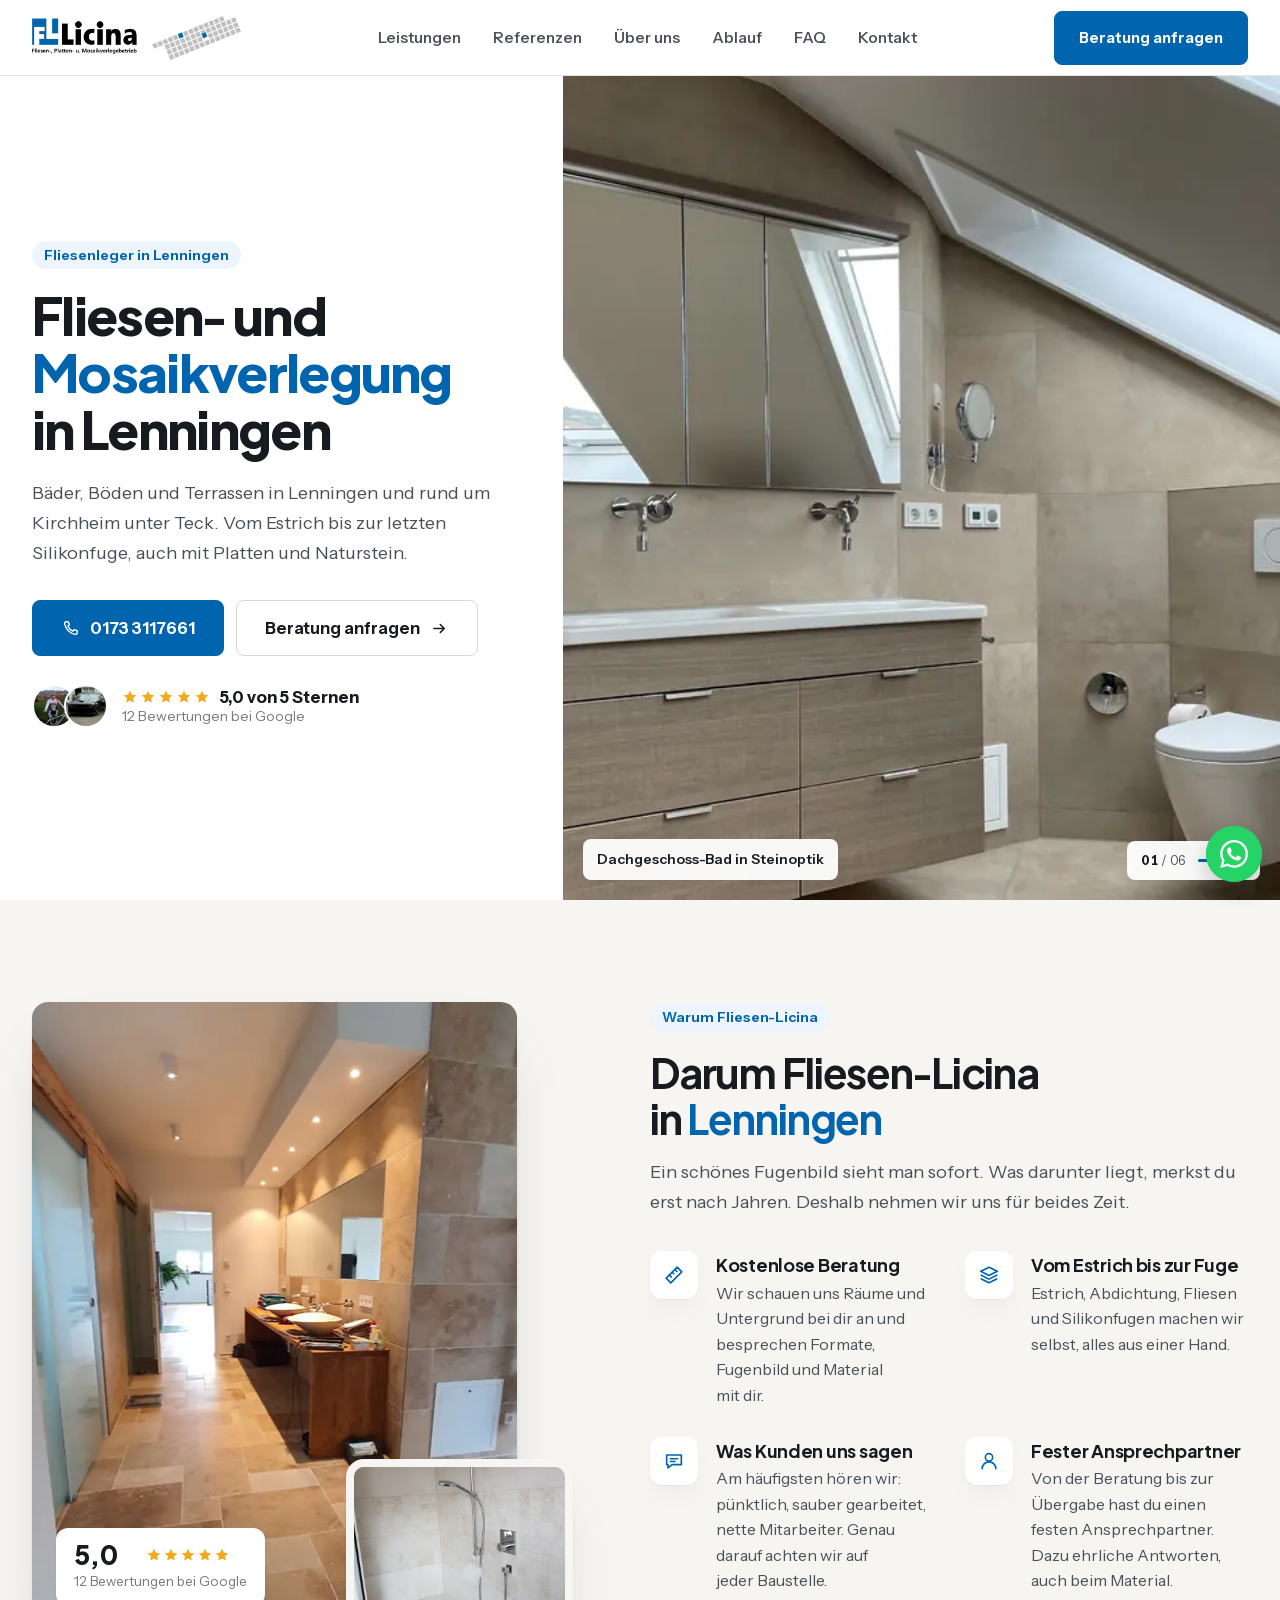
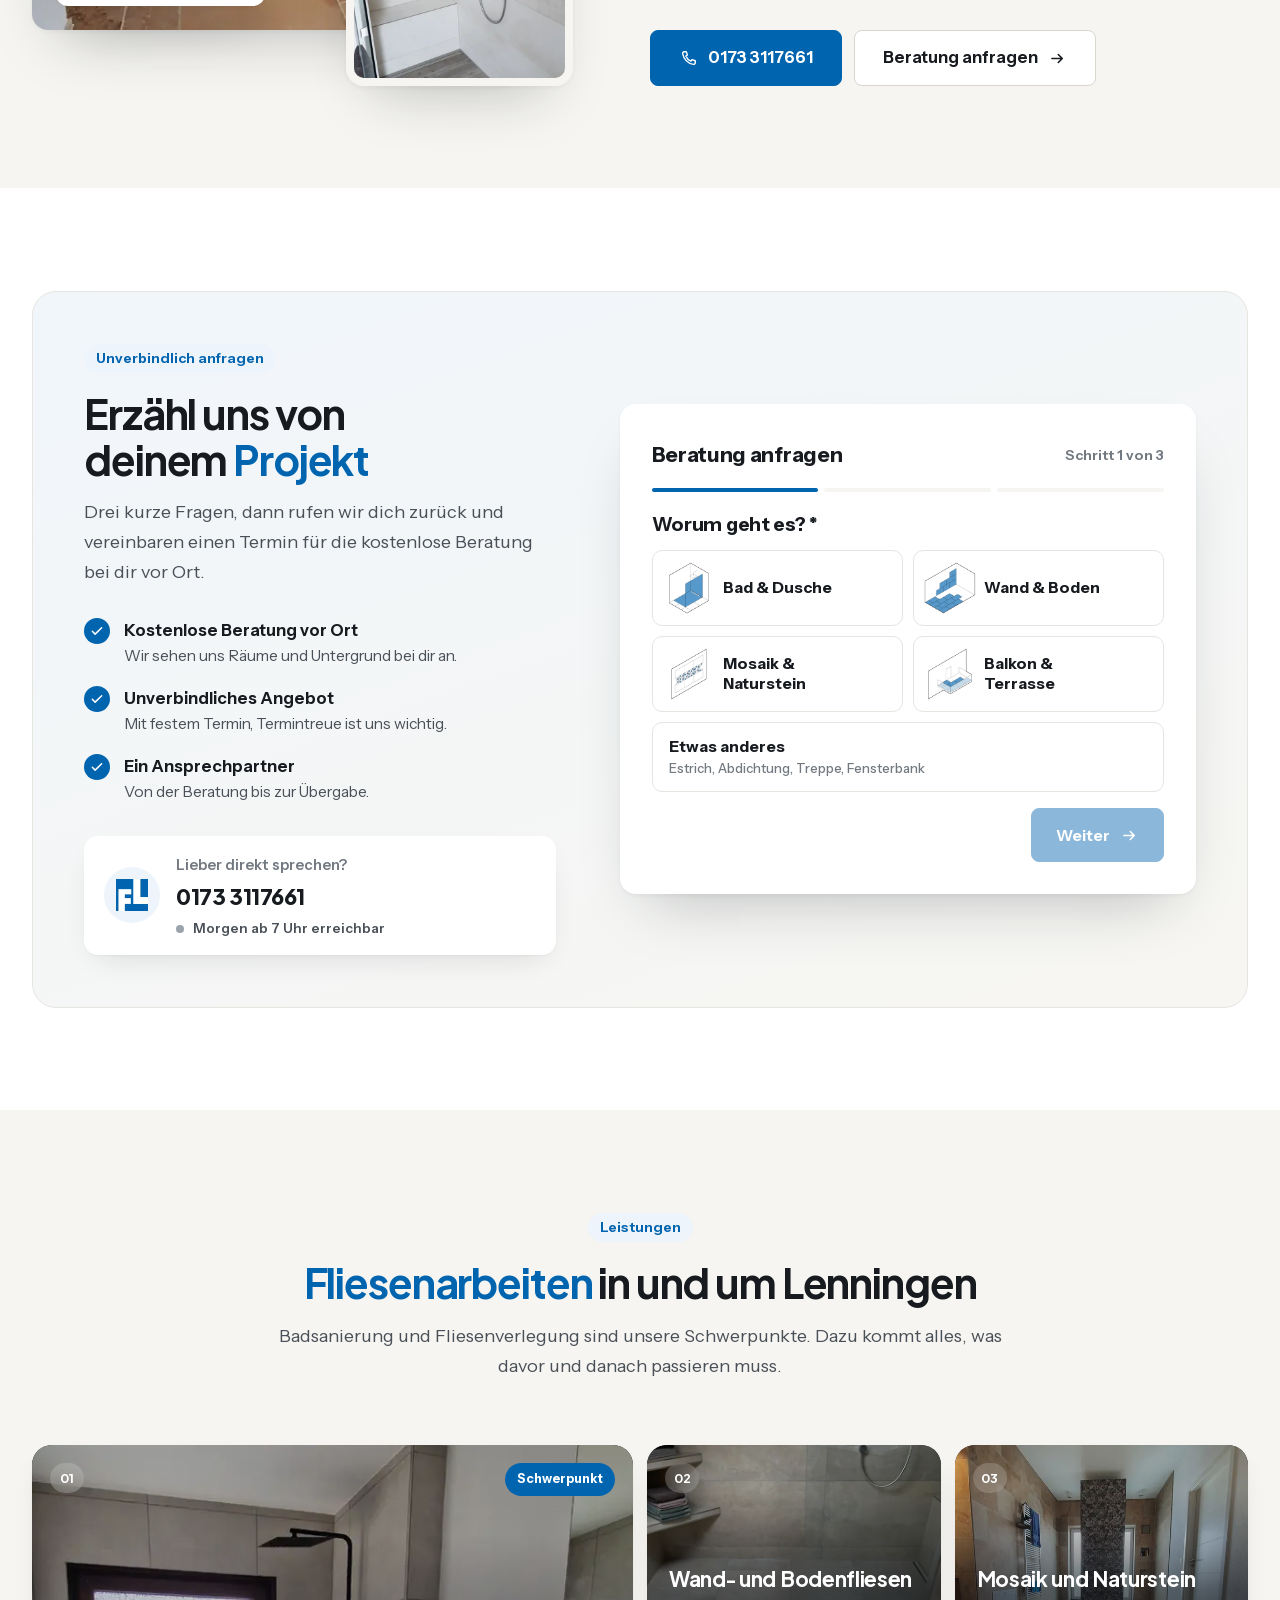
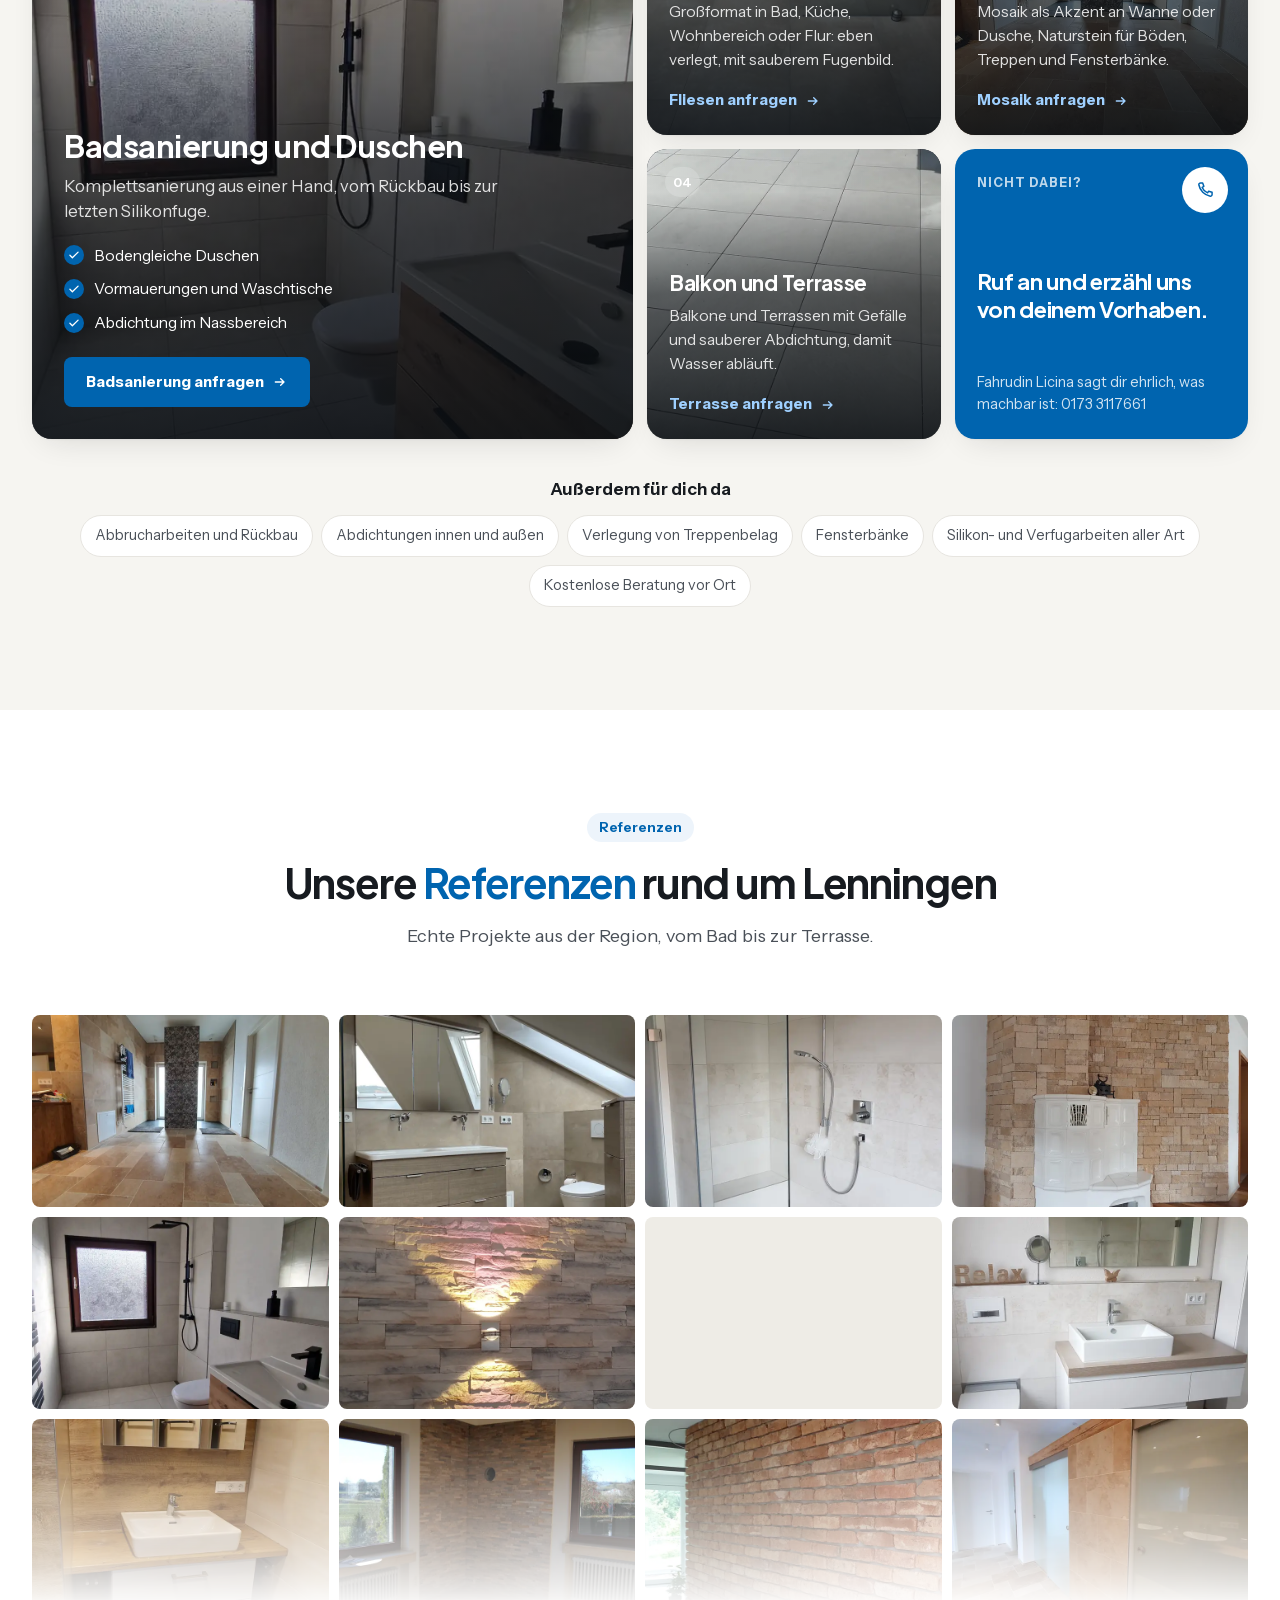
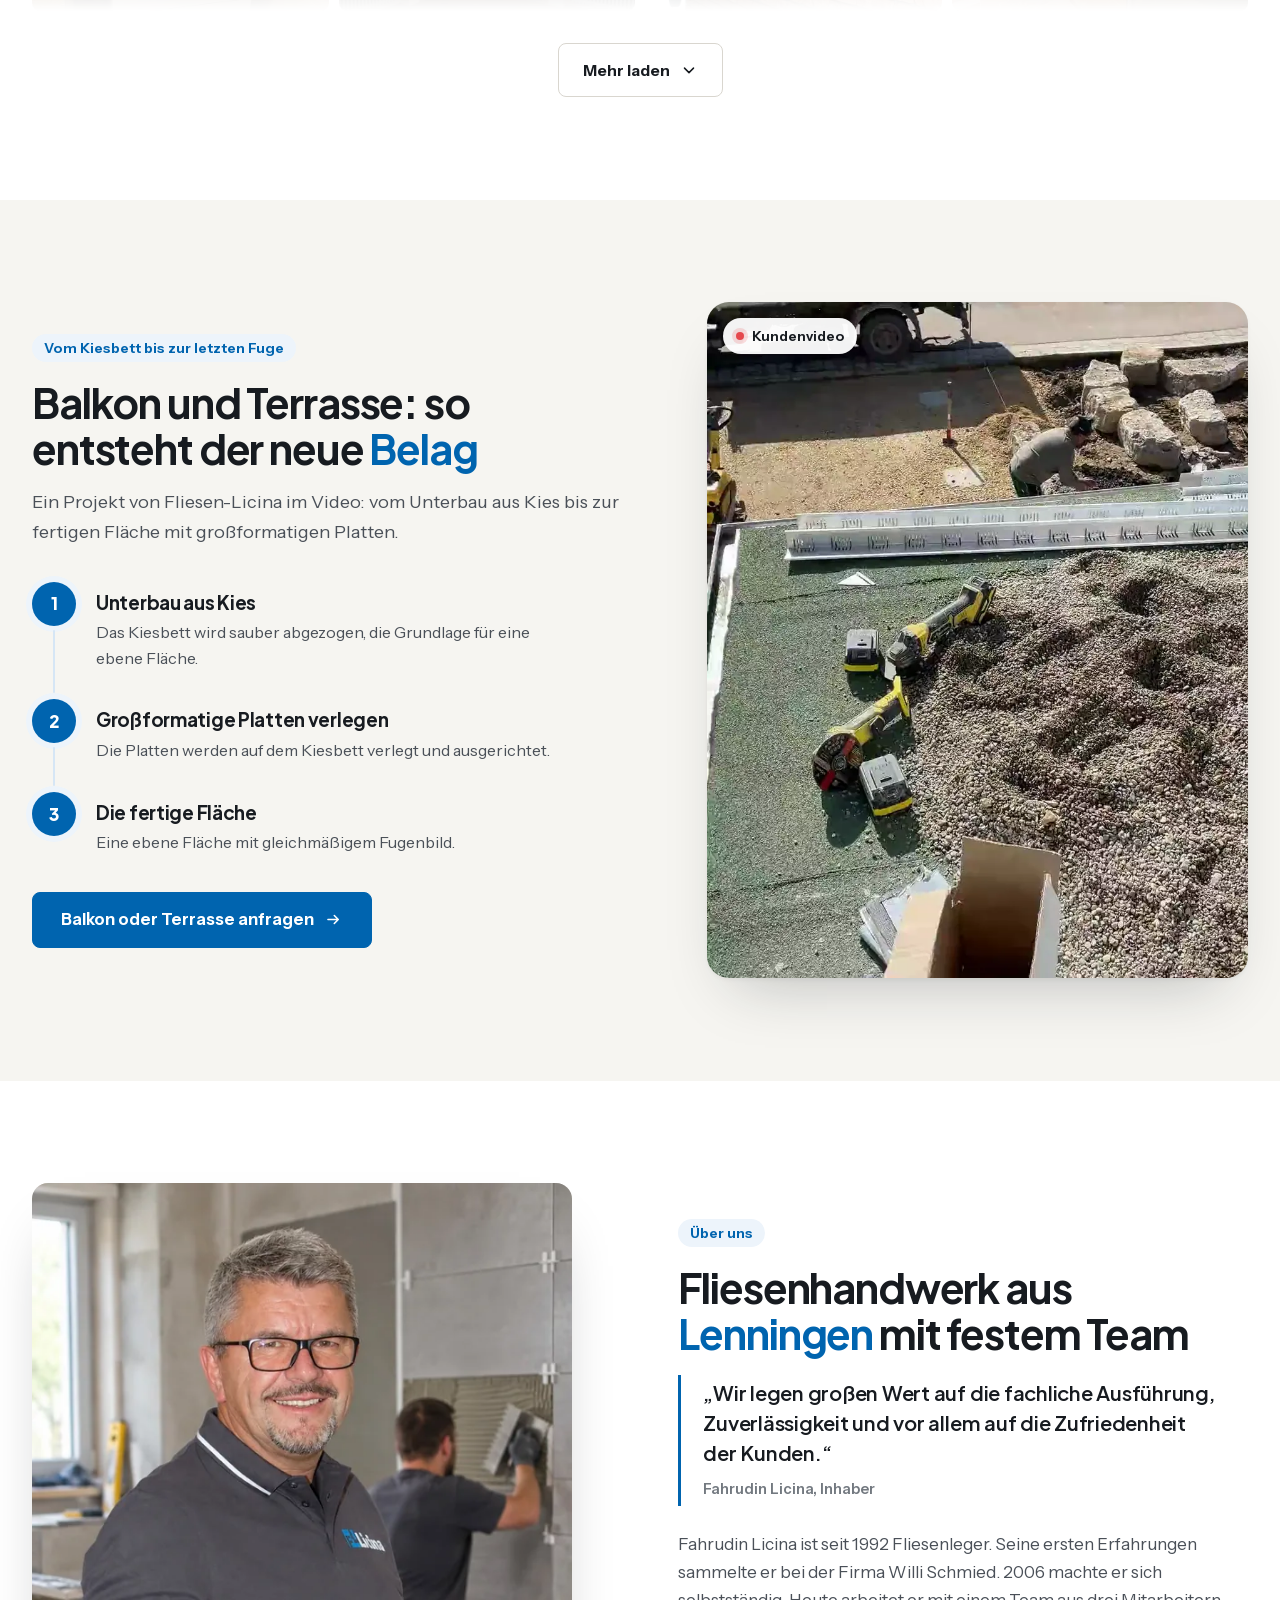
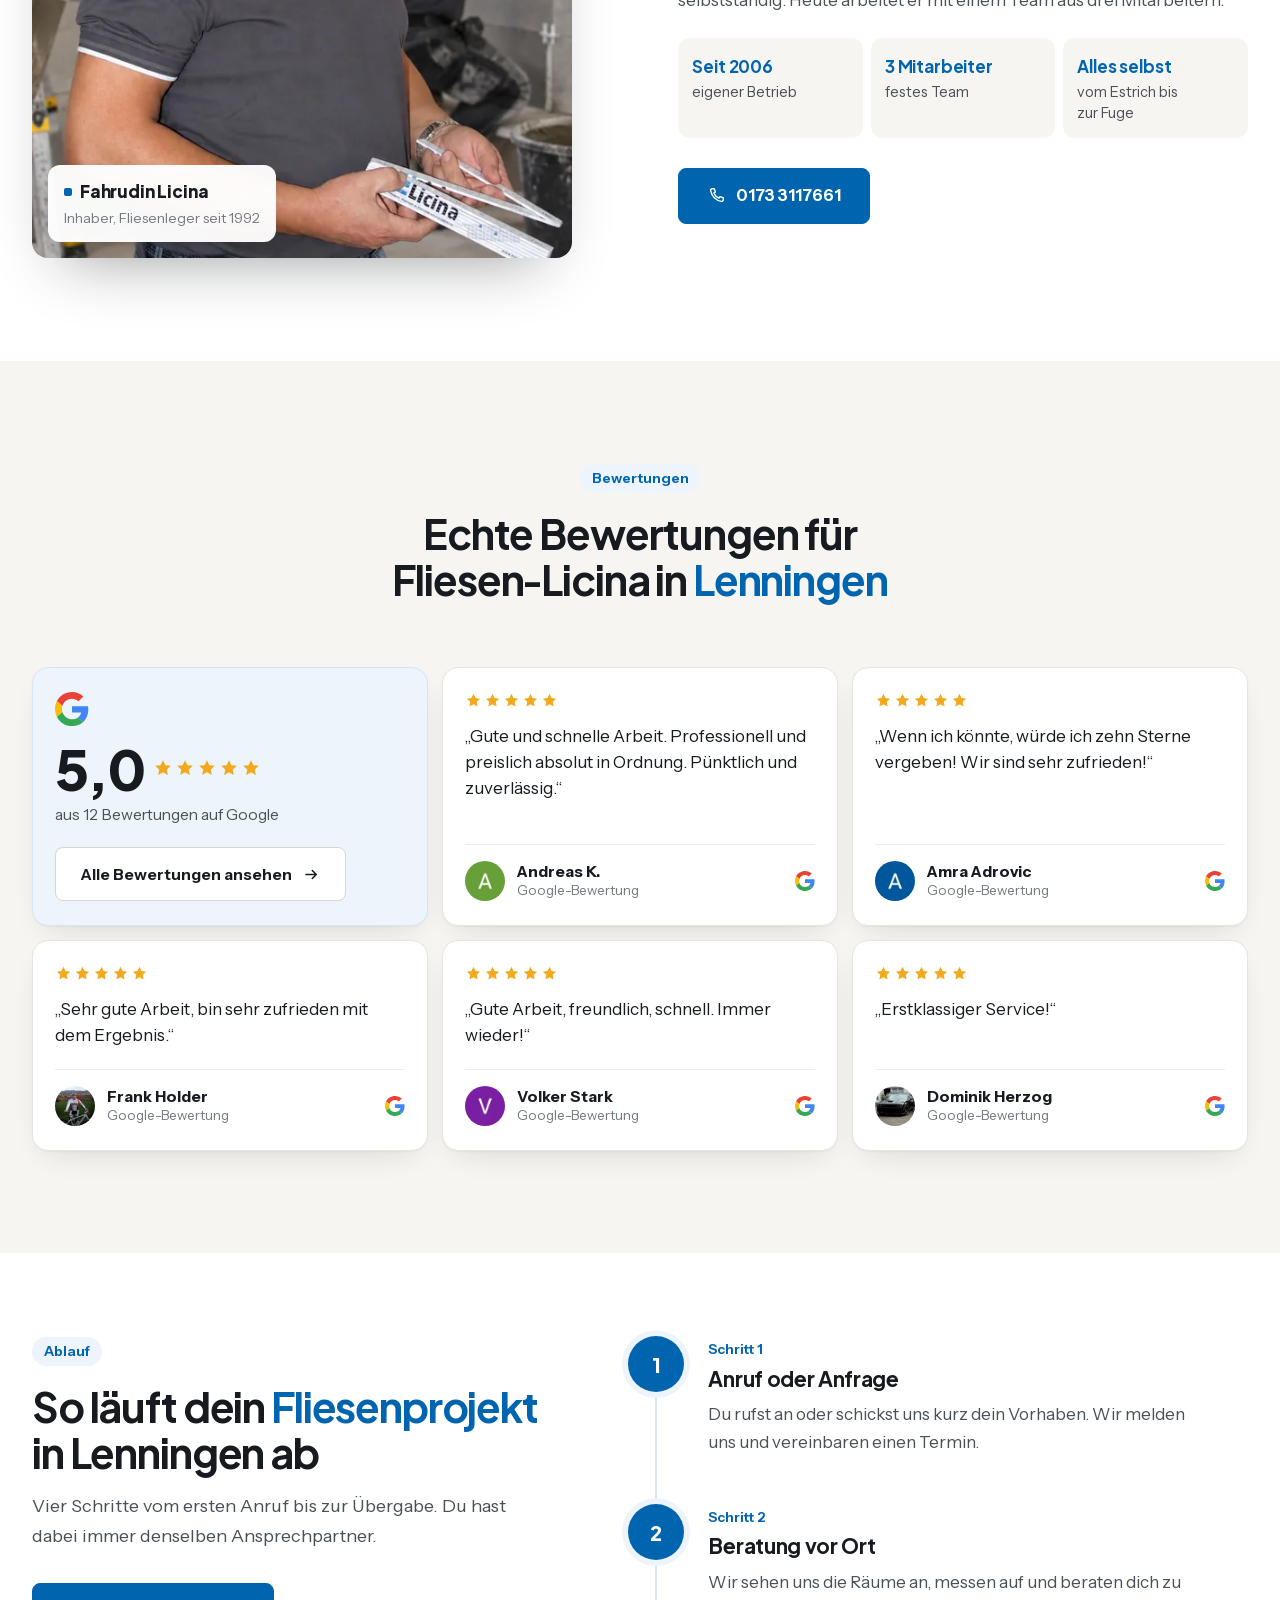
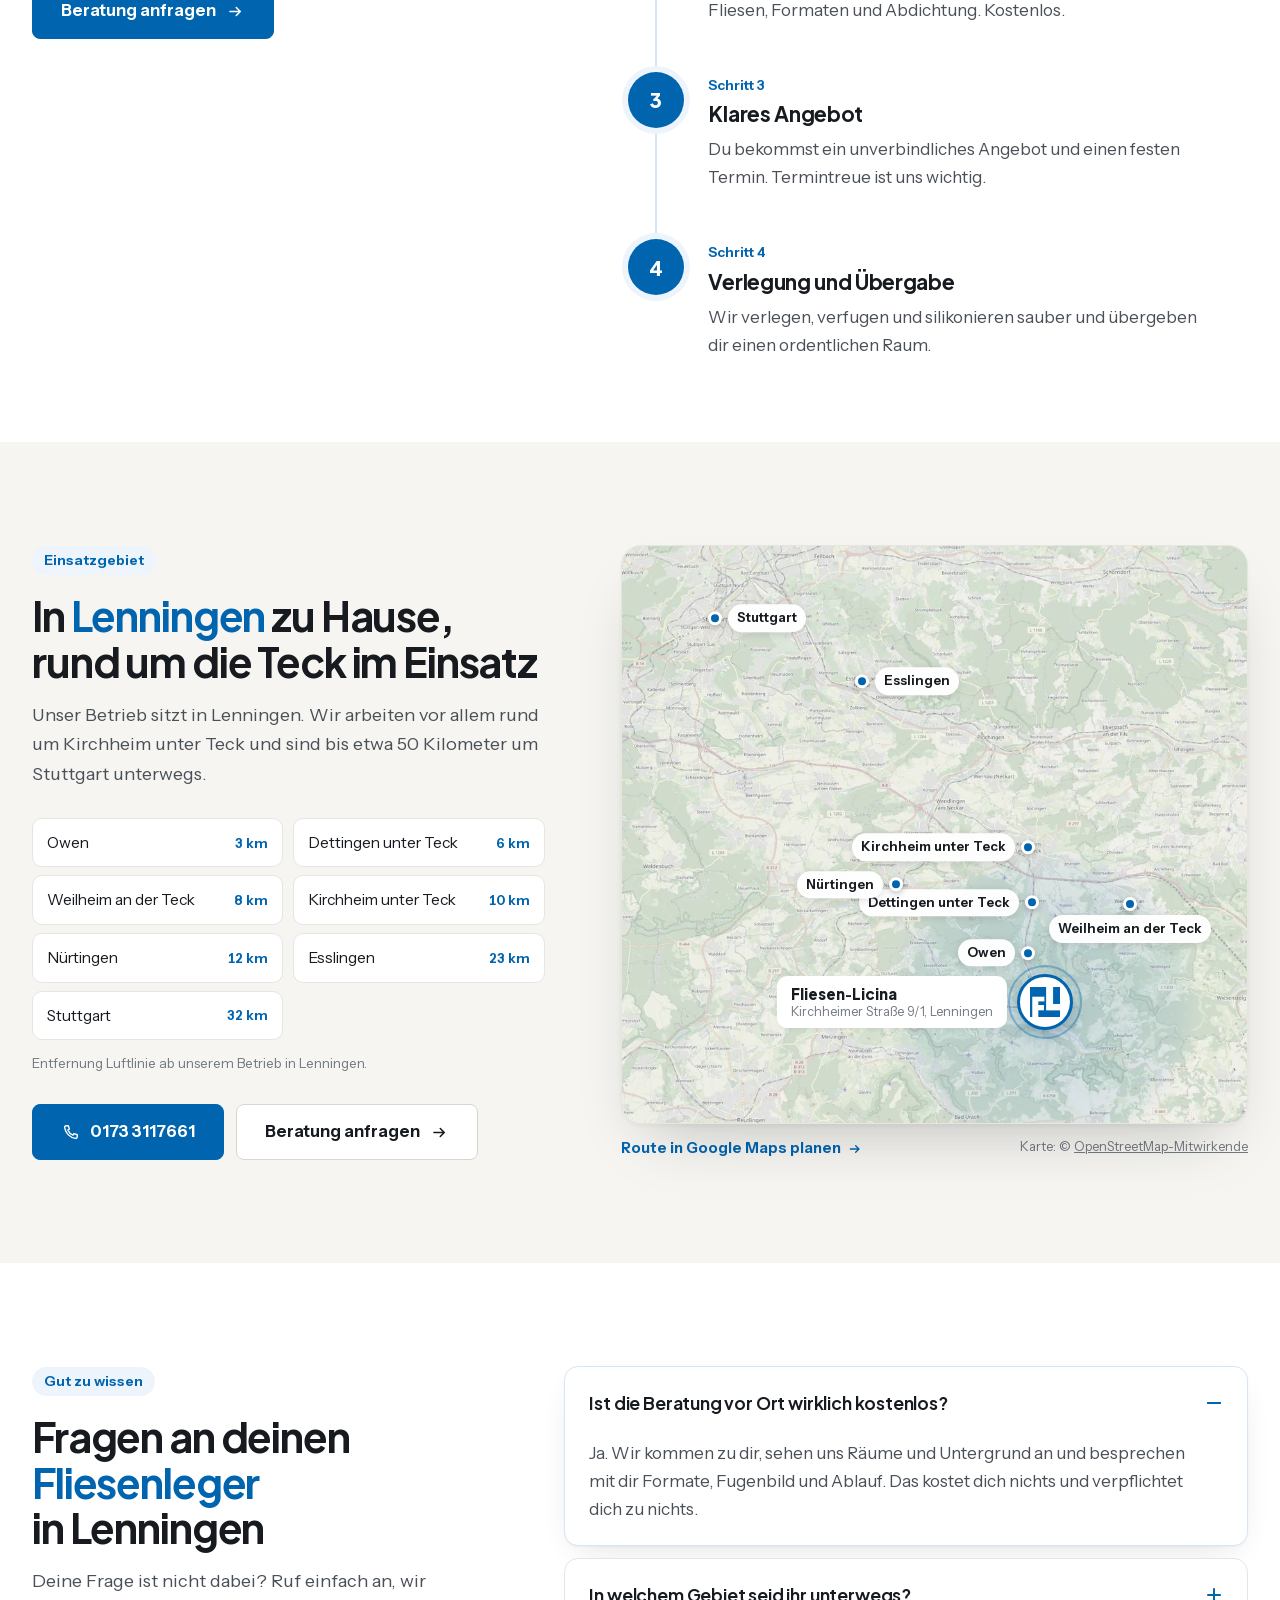
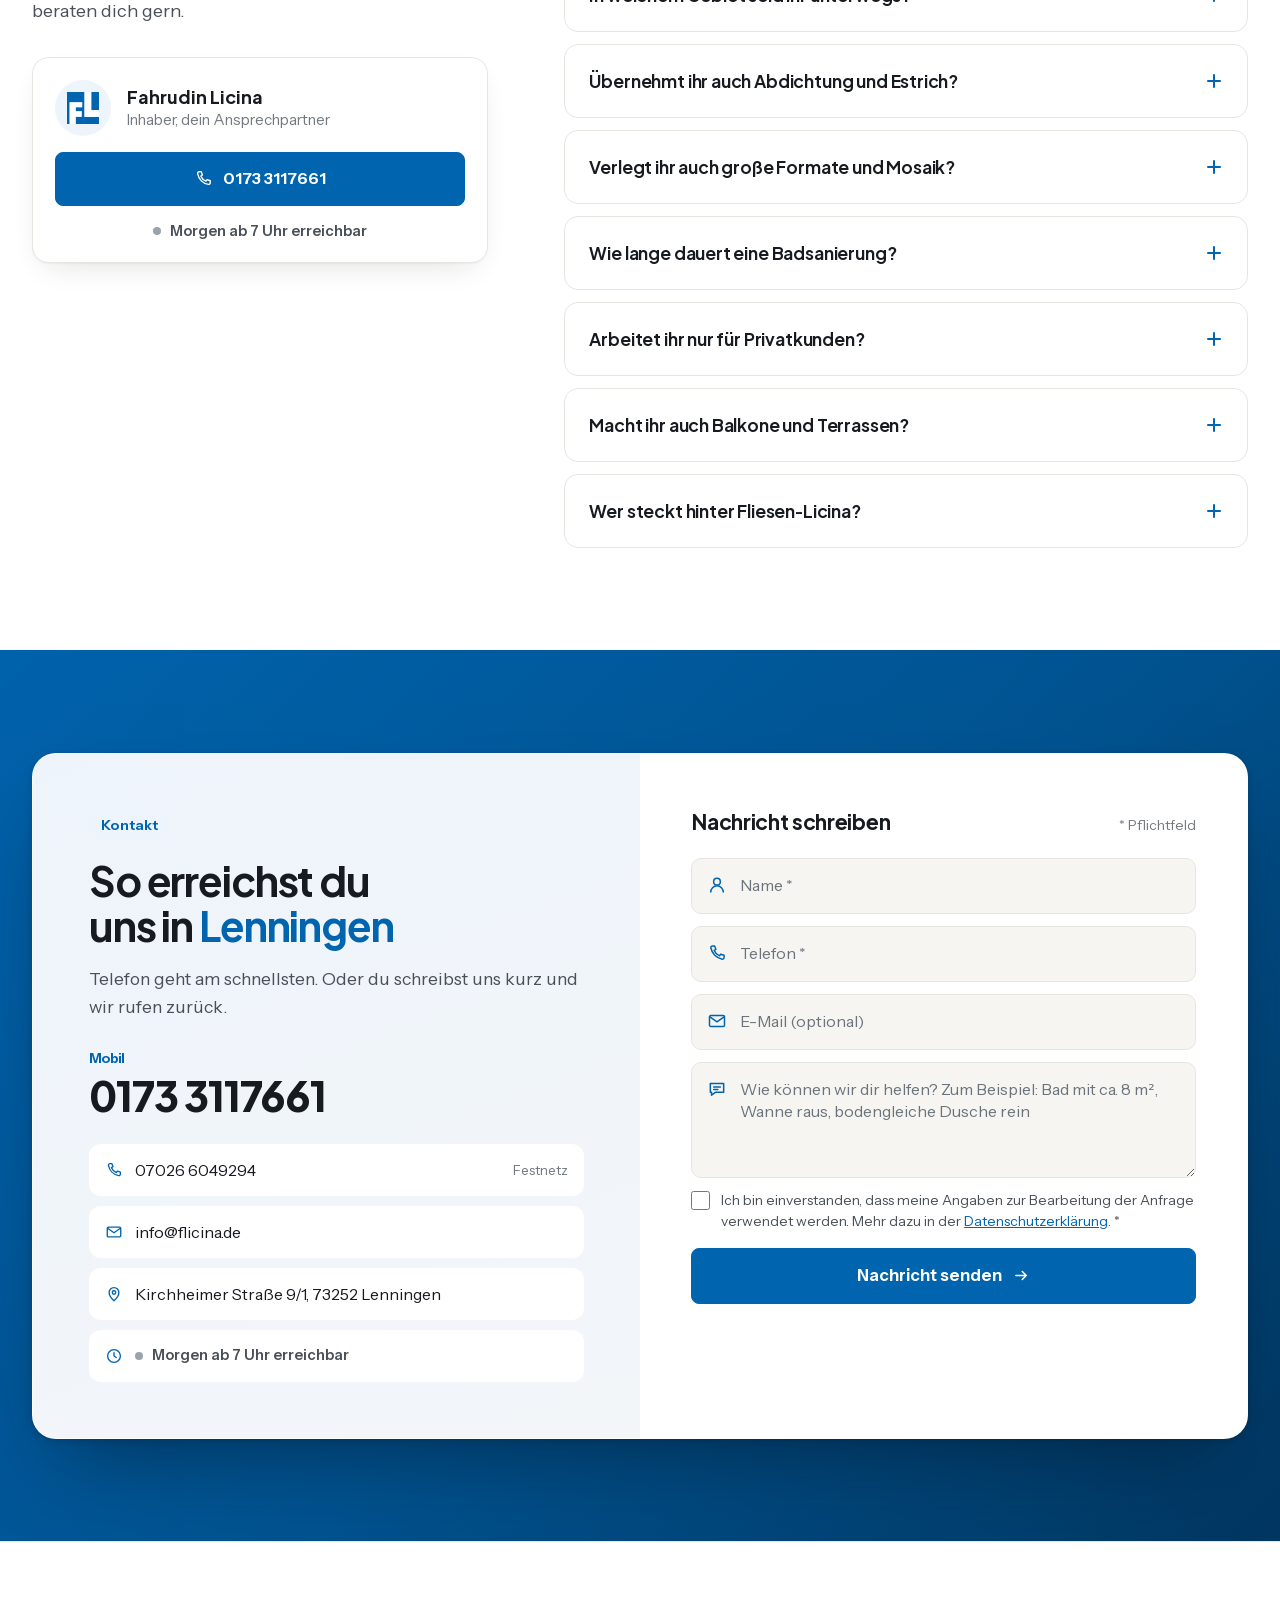
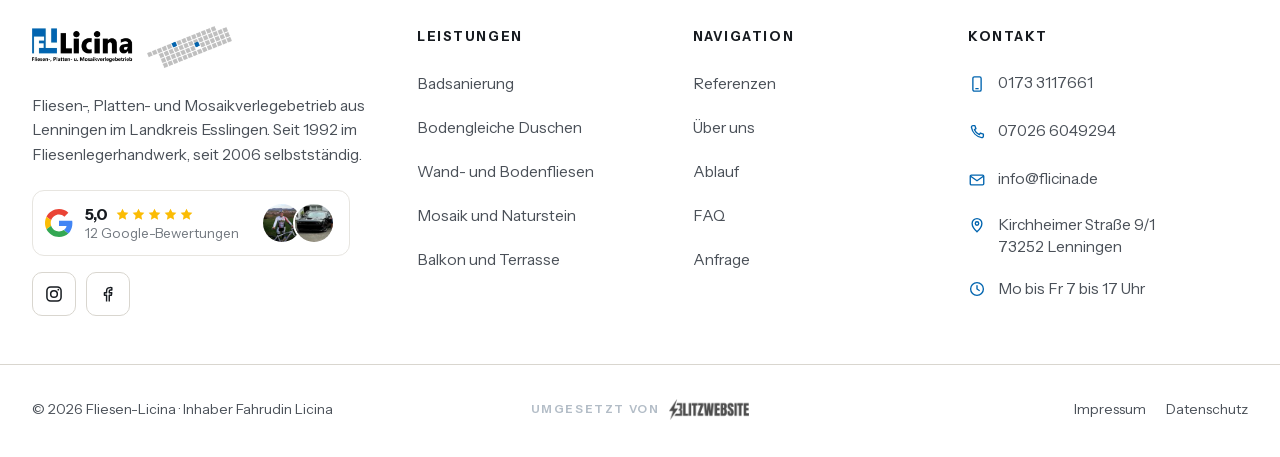
==== commit e146e53e: "Website-Stand aus blitzwebsite-fliesen-licina 002a452" ====
--- a/index.html
+++ b/index.html
@@ -37,7 +37,7 @@
   <link rel="preload" href="fonts/jakarta-var.woff2" as="font" type="font/woff2" crossorigin>
   <link rel="preload" href="fonts/instrument-sans-var.woff2" as="font" type="font/woff2" crossorigin>
   <link rel="preload" as="image" href="img/dachgeschoss-bad-doppelwaschtisch-1600.webp" imagesrcset="img/dachgeschoss-bad-doppelwaschtisch-720.webp 720w, img/dachgeschoss-bad-doppelwaschtisch-1200.webp 1200w, img/dachgeschoss-bad-doppelwaschtisch-1600.webp 1600w, img/dachgeschoss-bad-doppelwaschtisch-2560.webp 2560w" imagesizes="(min-width: 1024px) 50vw, 100vw" fetchpriority="high">
-  <link rel="stylesheet" href="styles.css?v=1791565518">
+  <link rel="stylesheet" href="styles.css?v=1792005526">
   <script>
     (function () {
       var d = document.documentElement, w = innerWidth;
@@ -961,6 +961,6 @@
 
   <canvas class="thx__fx" aria-hidden="true"></canvas>
 
-  <script src="app.js?v=1791565518" defer></script>
+  <script src="app.js?v=1792005526" defer></script>
 </body>
 </html>
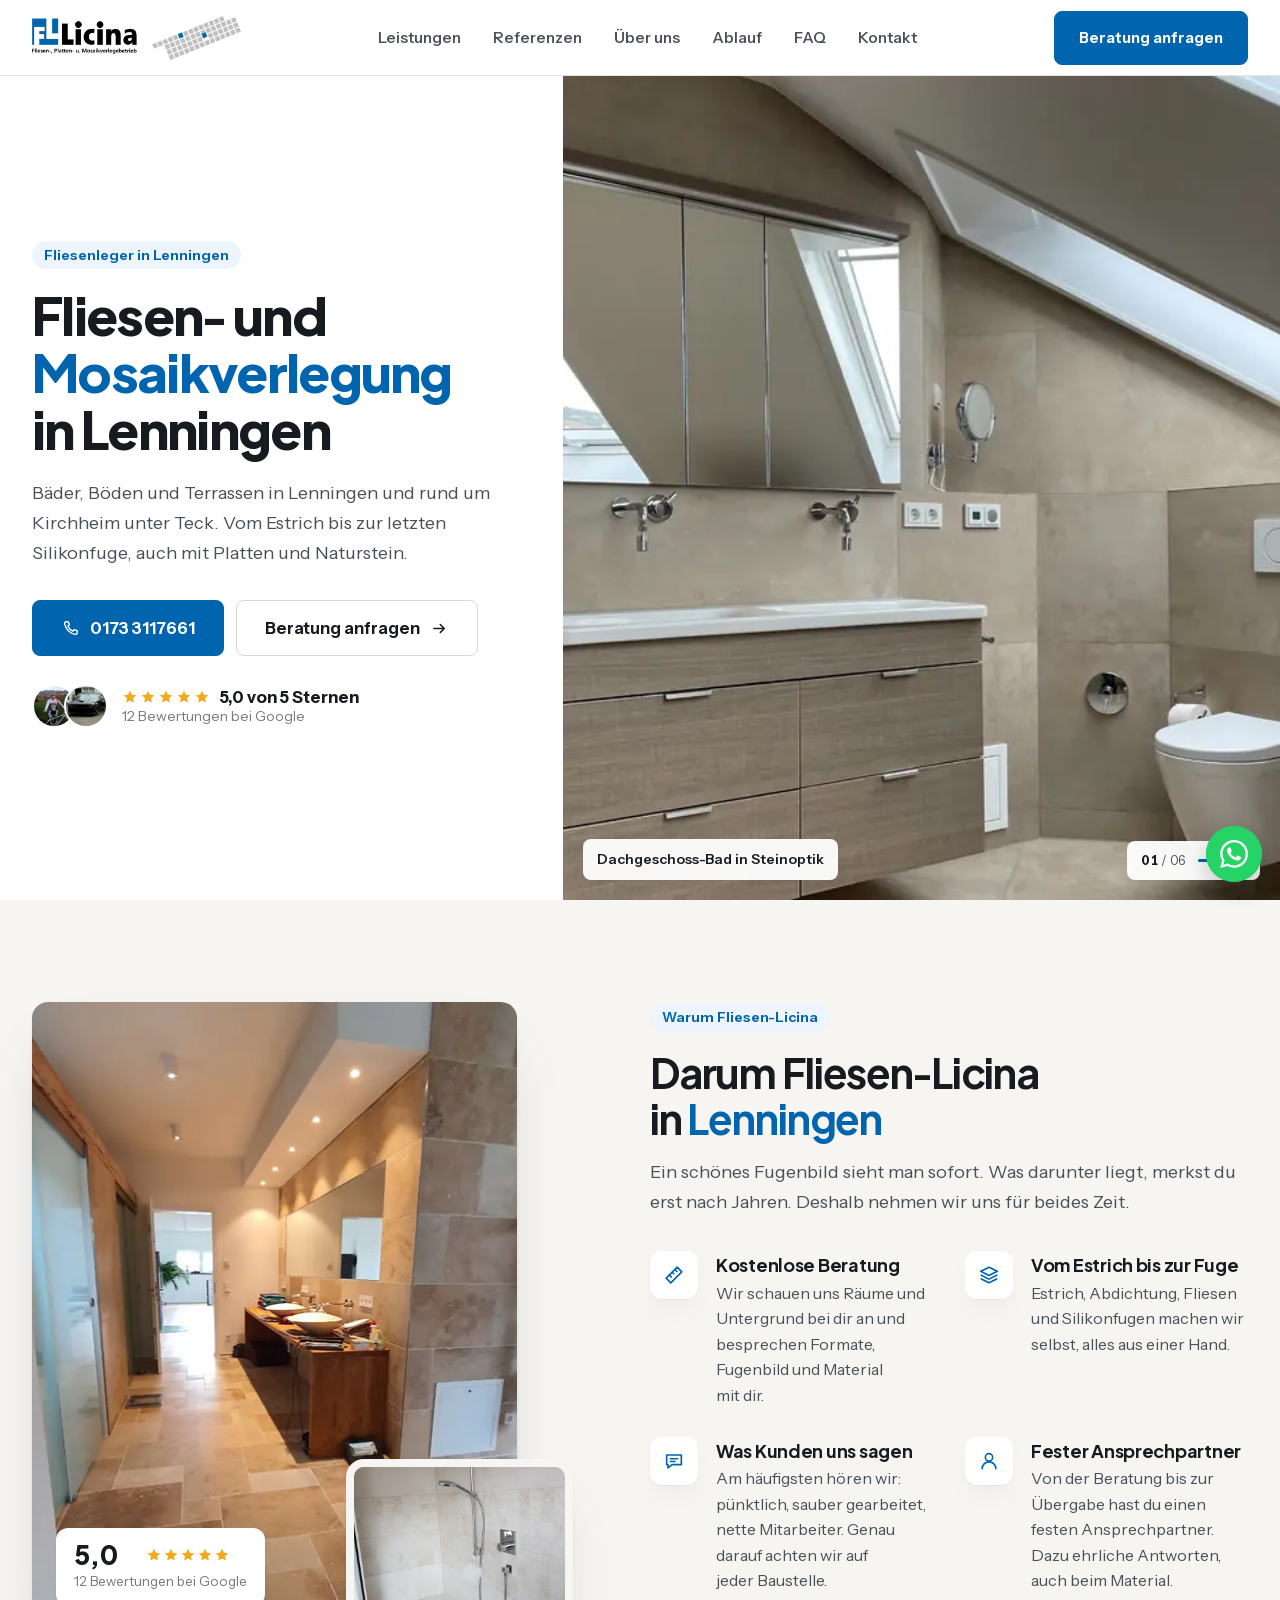
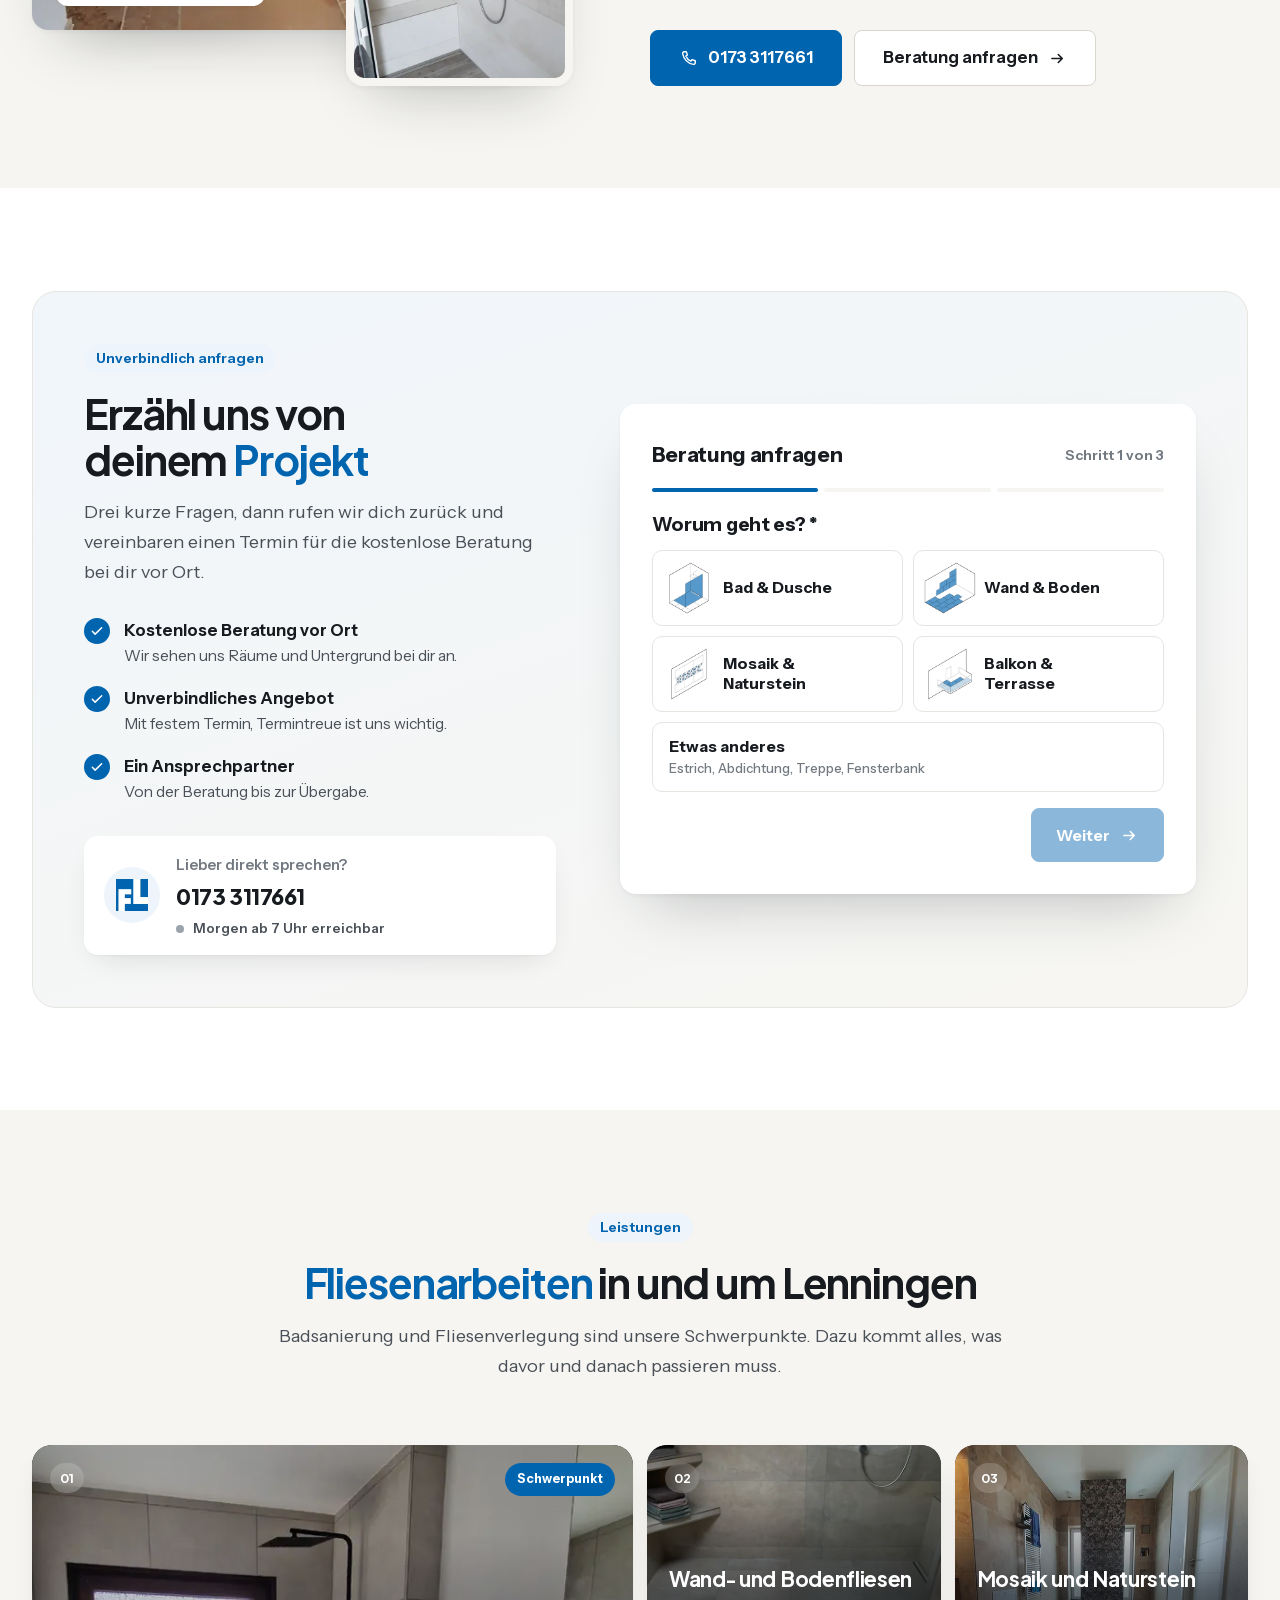
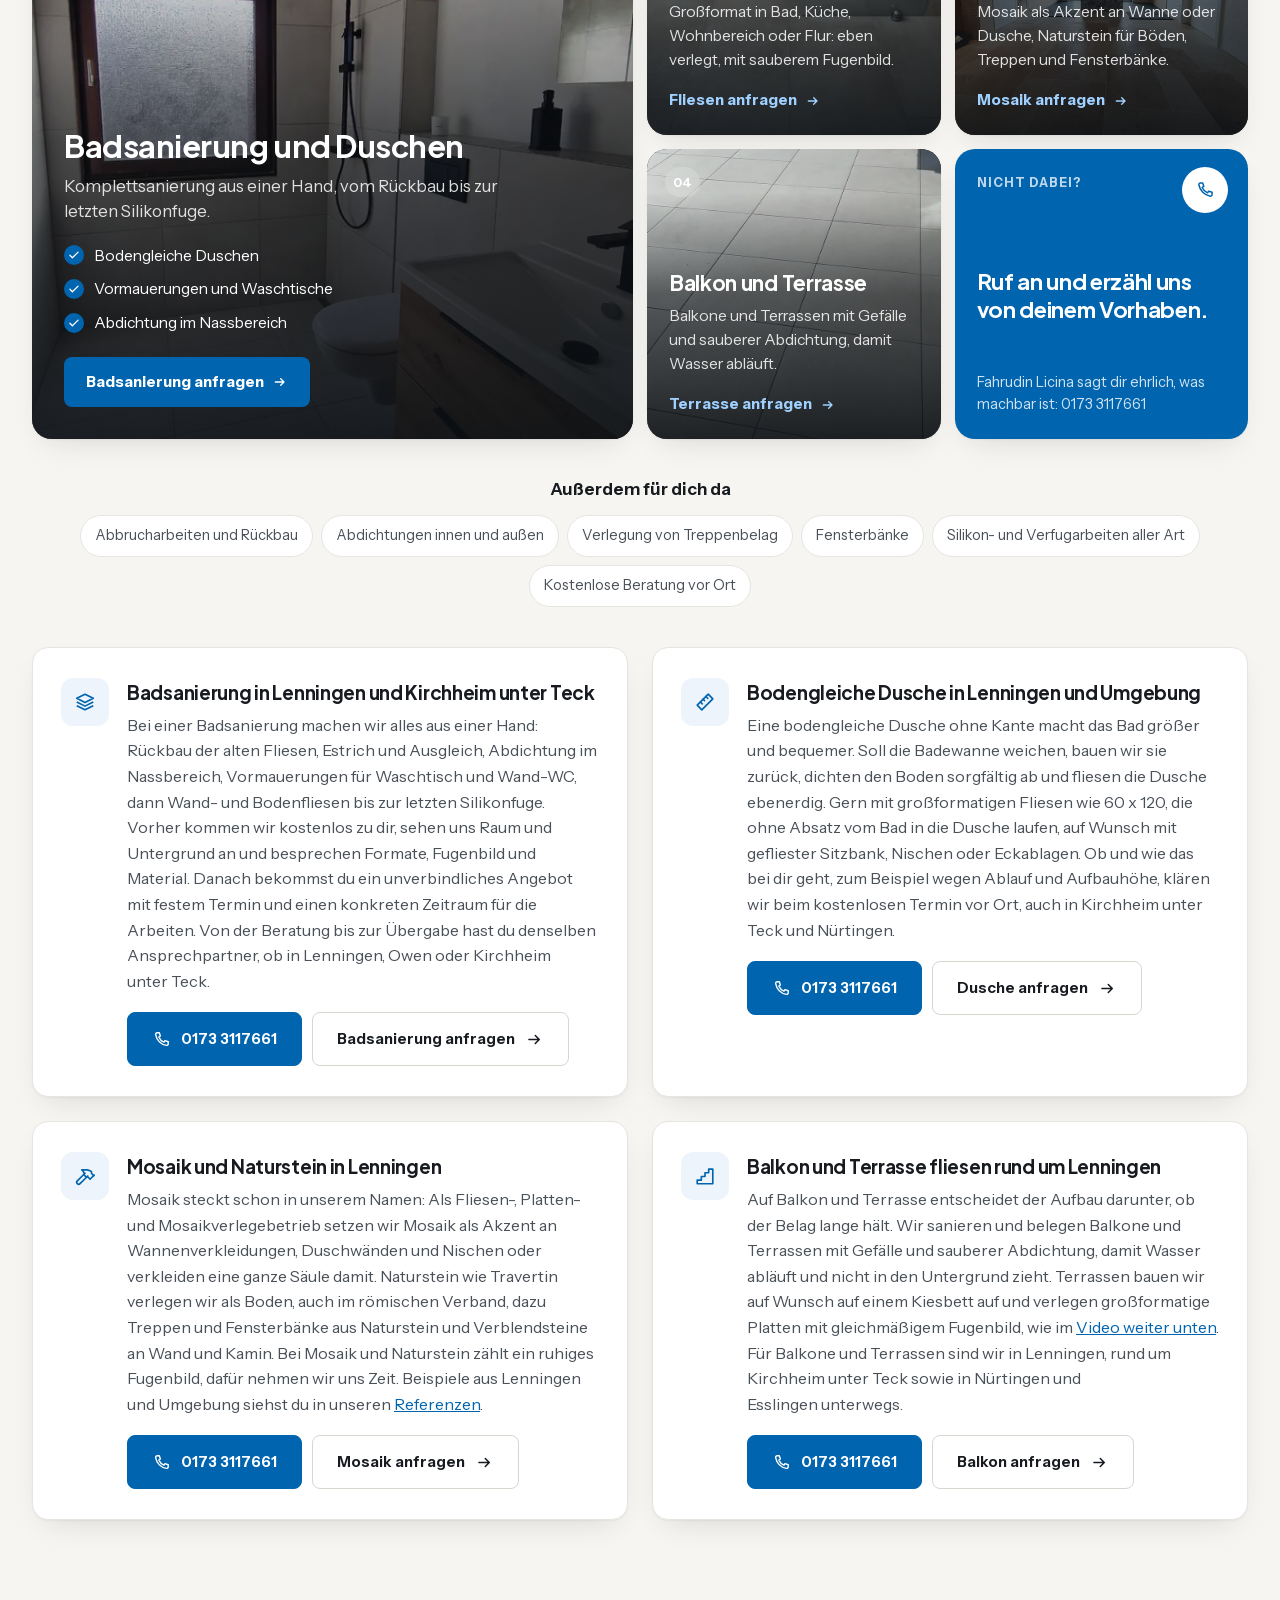
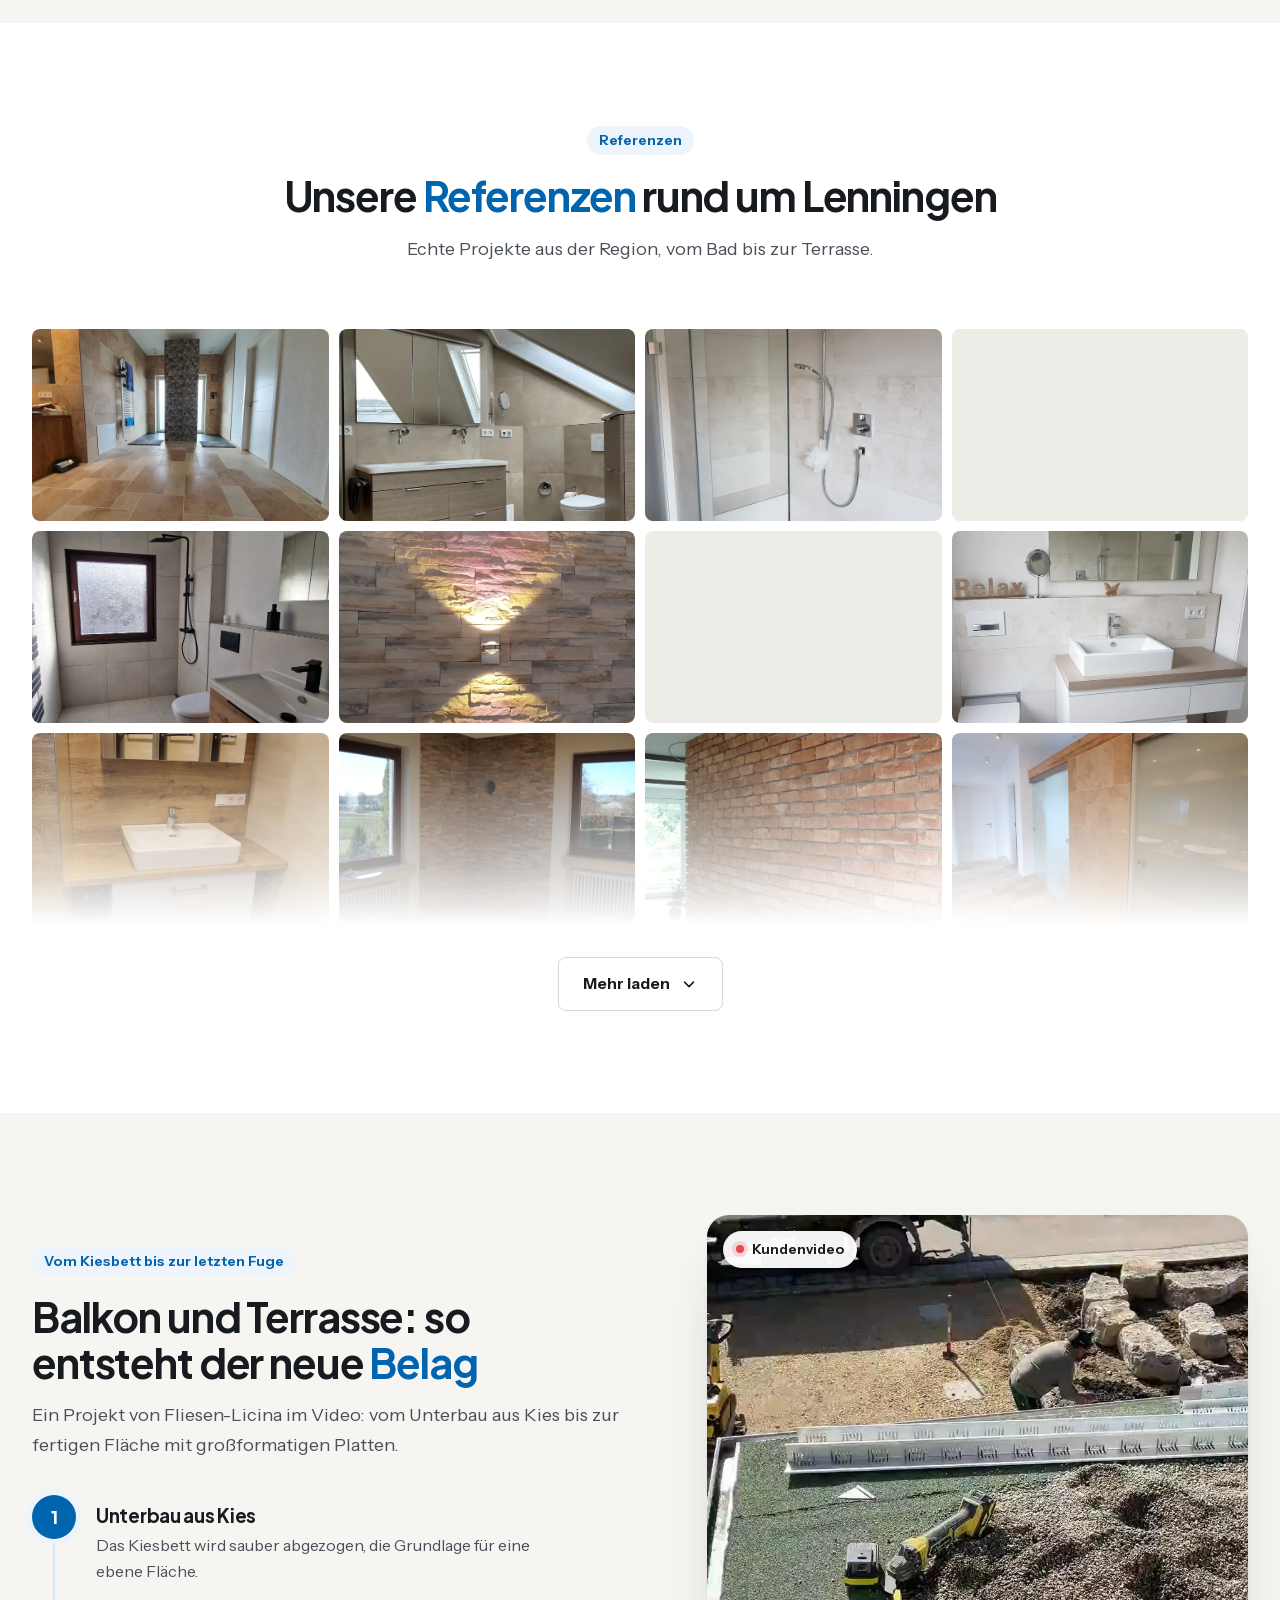
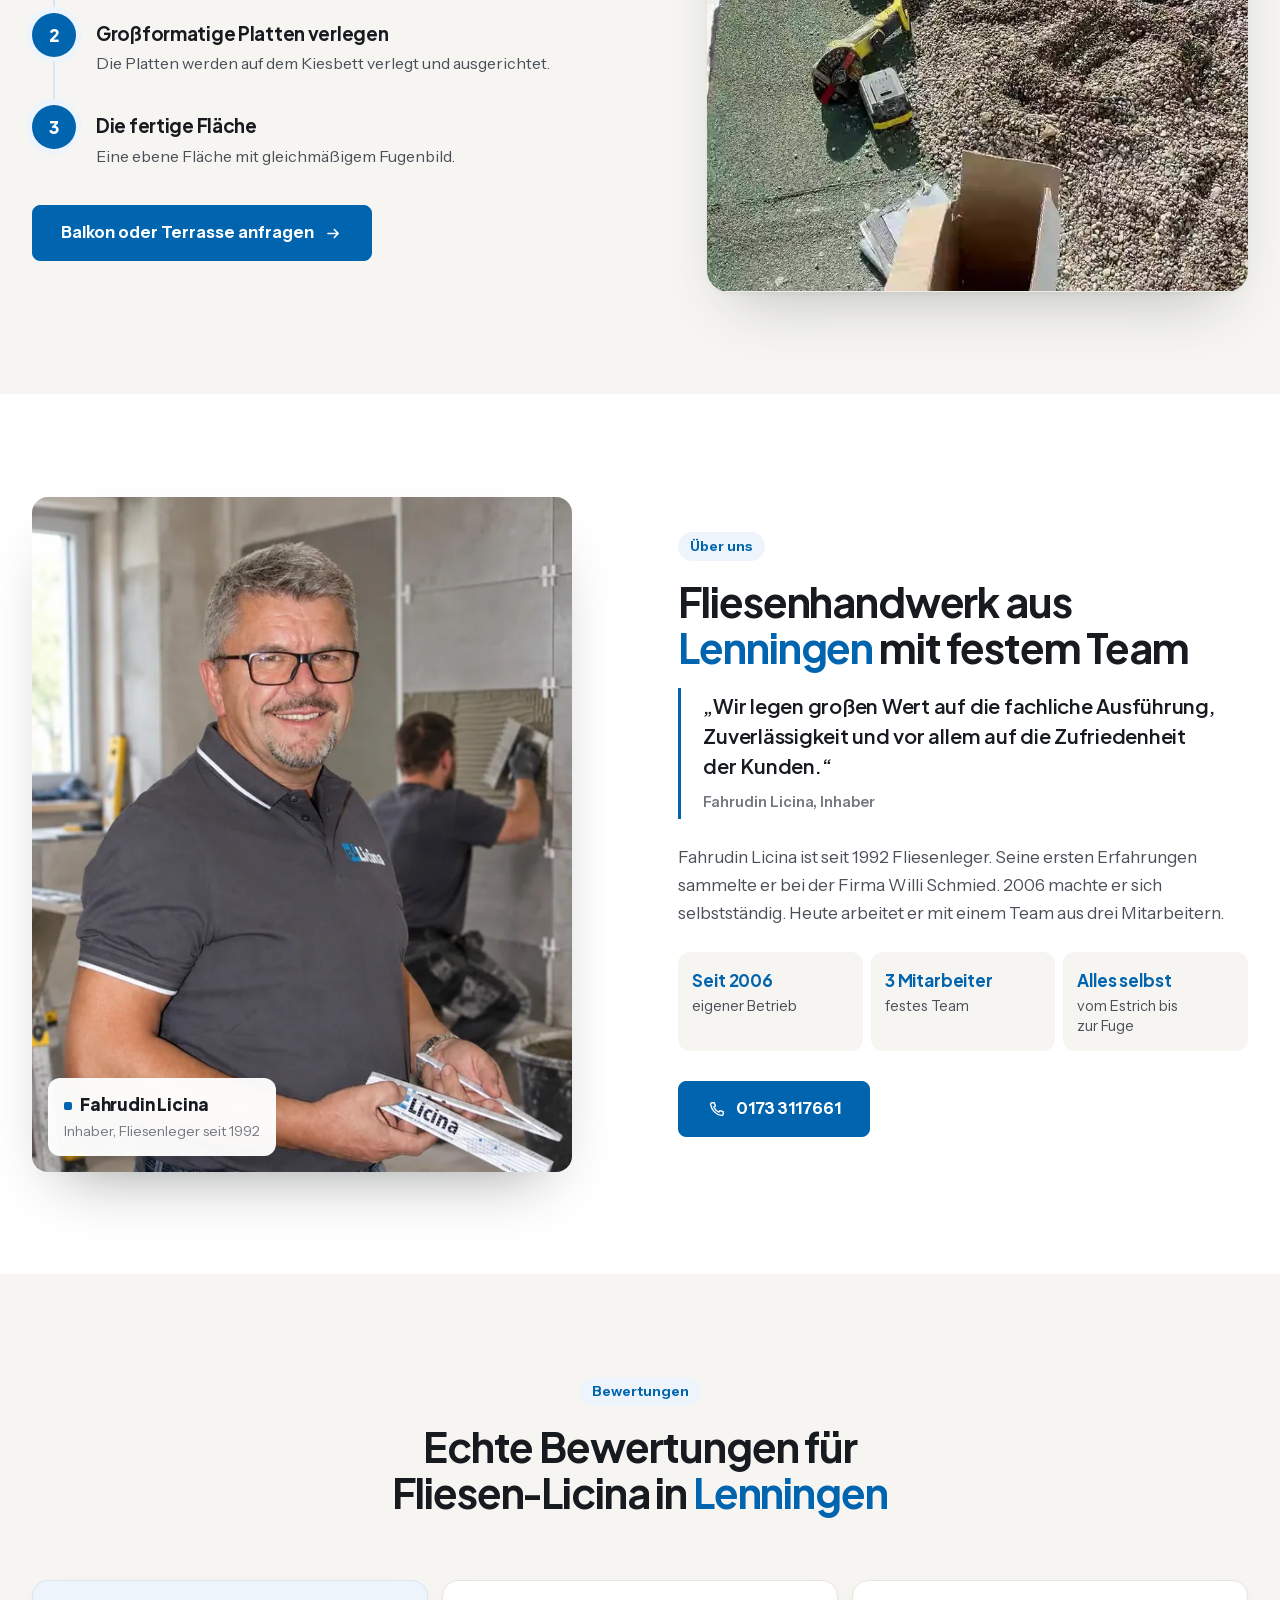
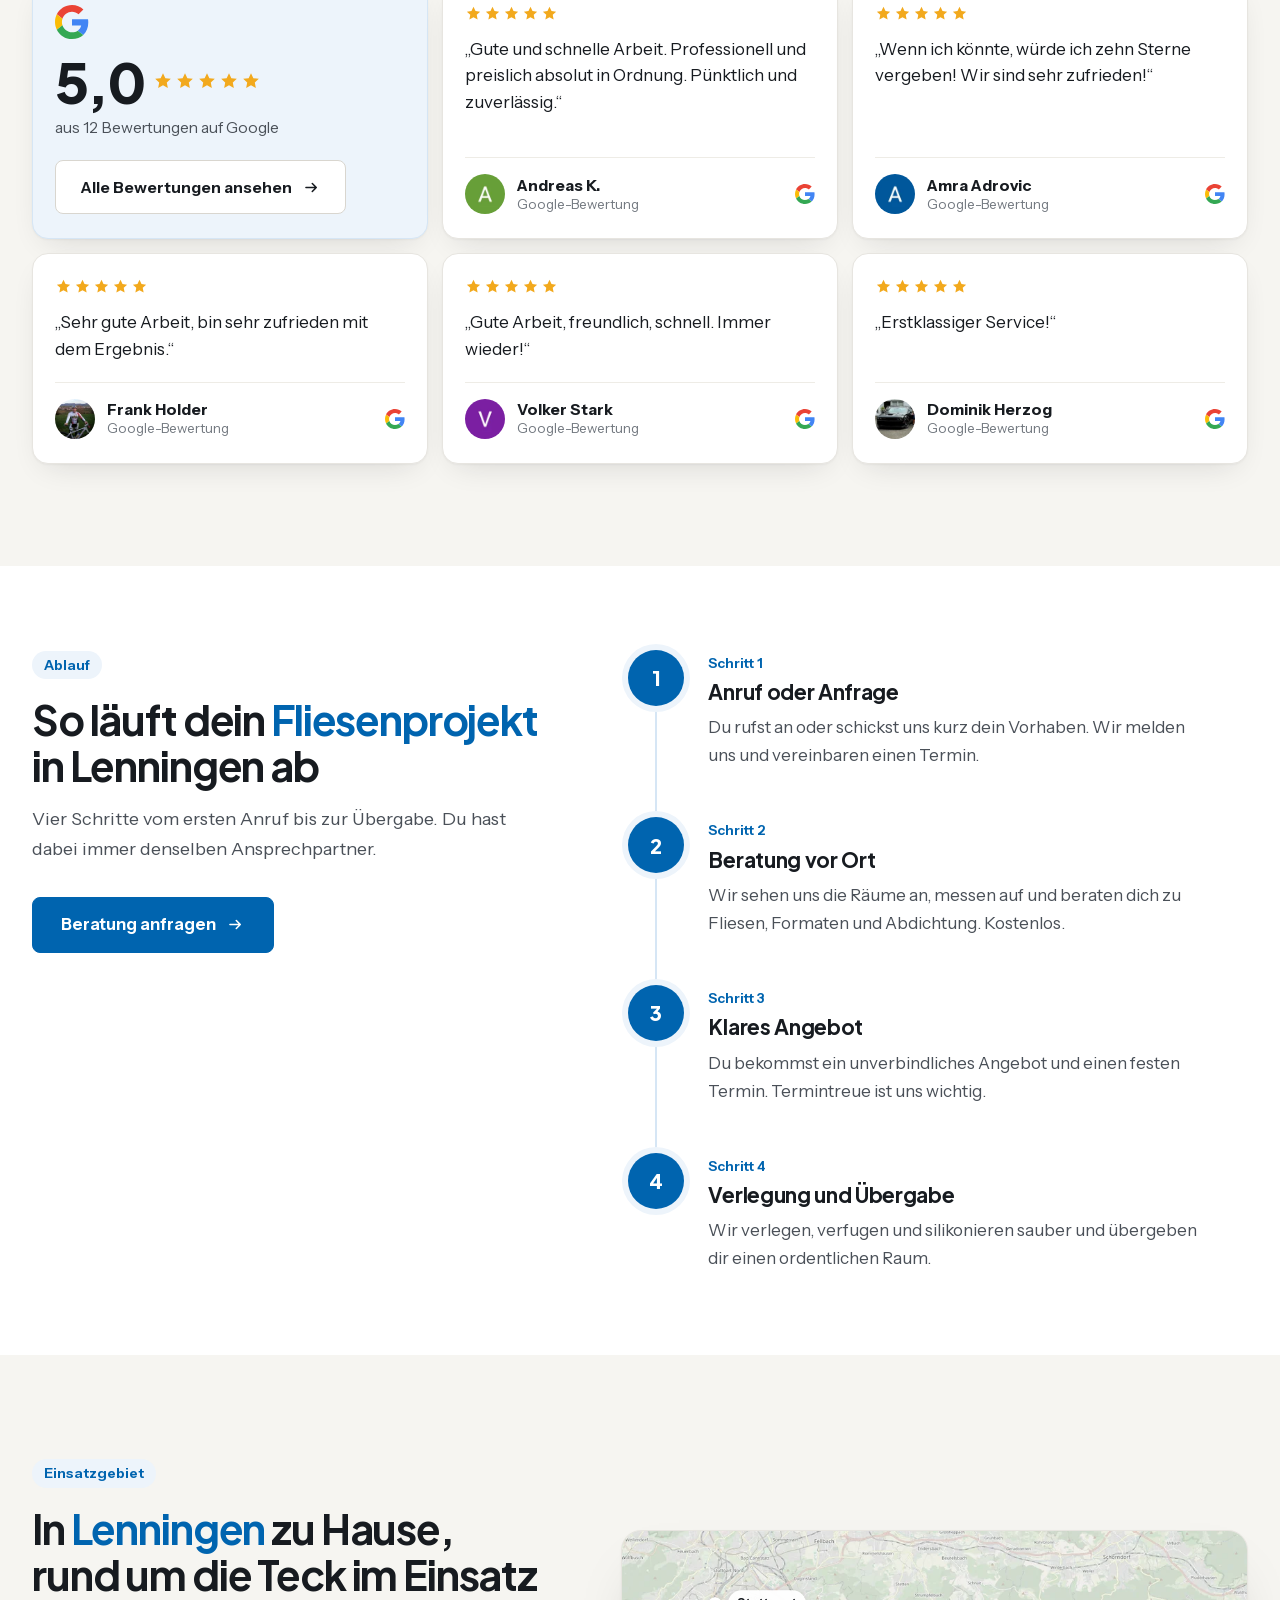
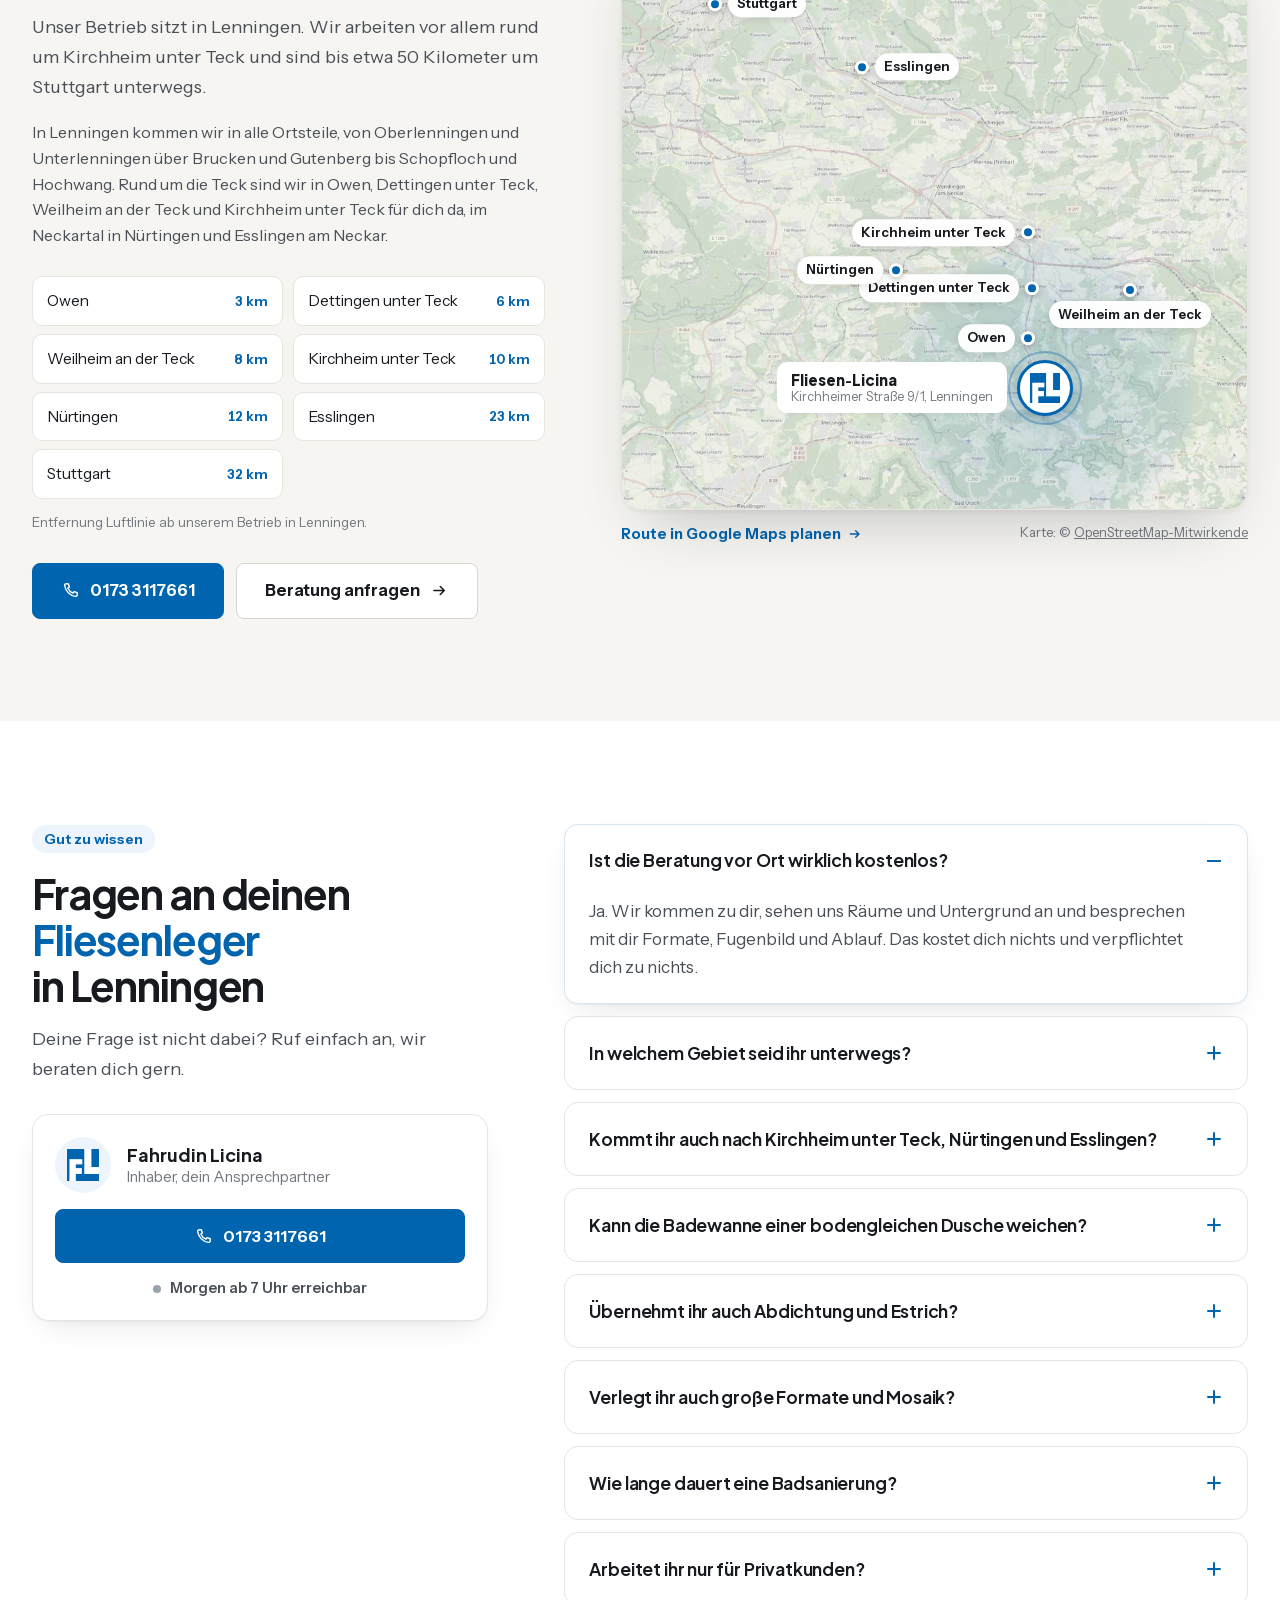
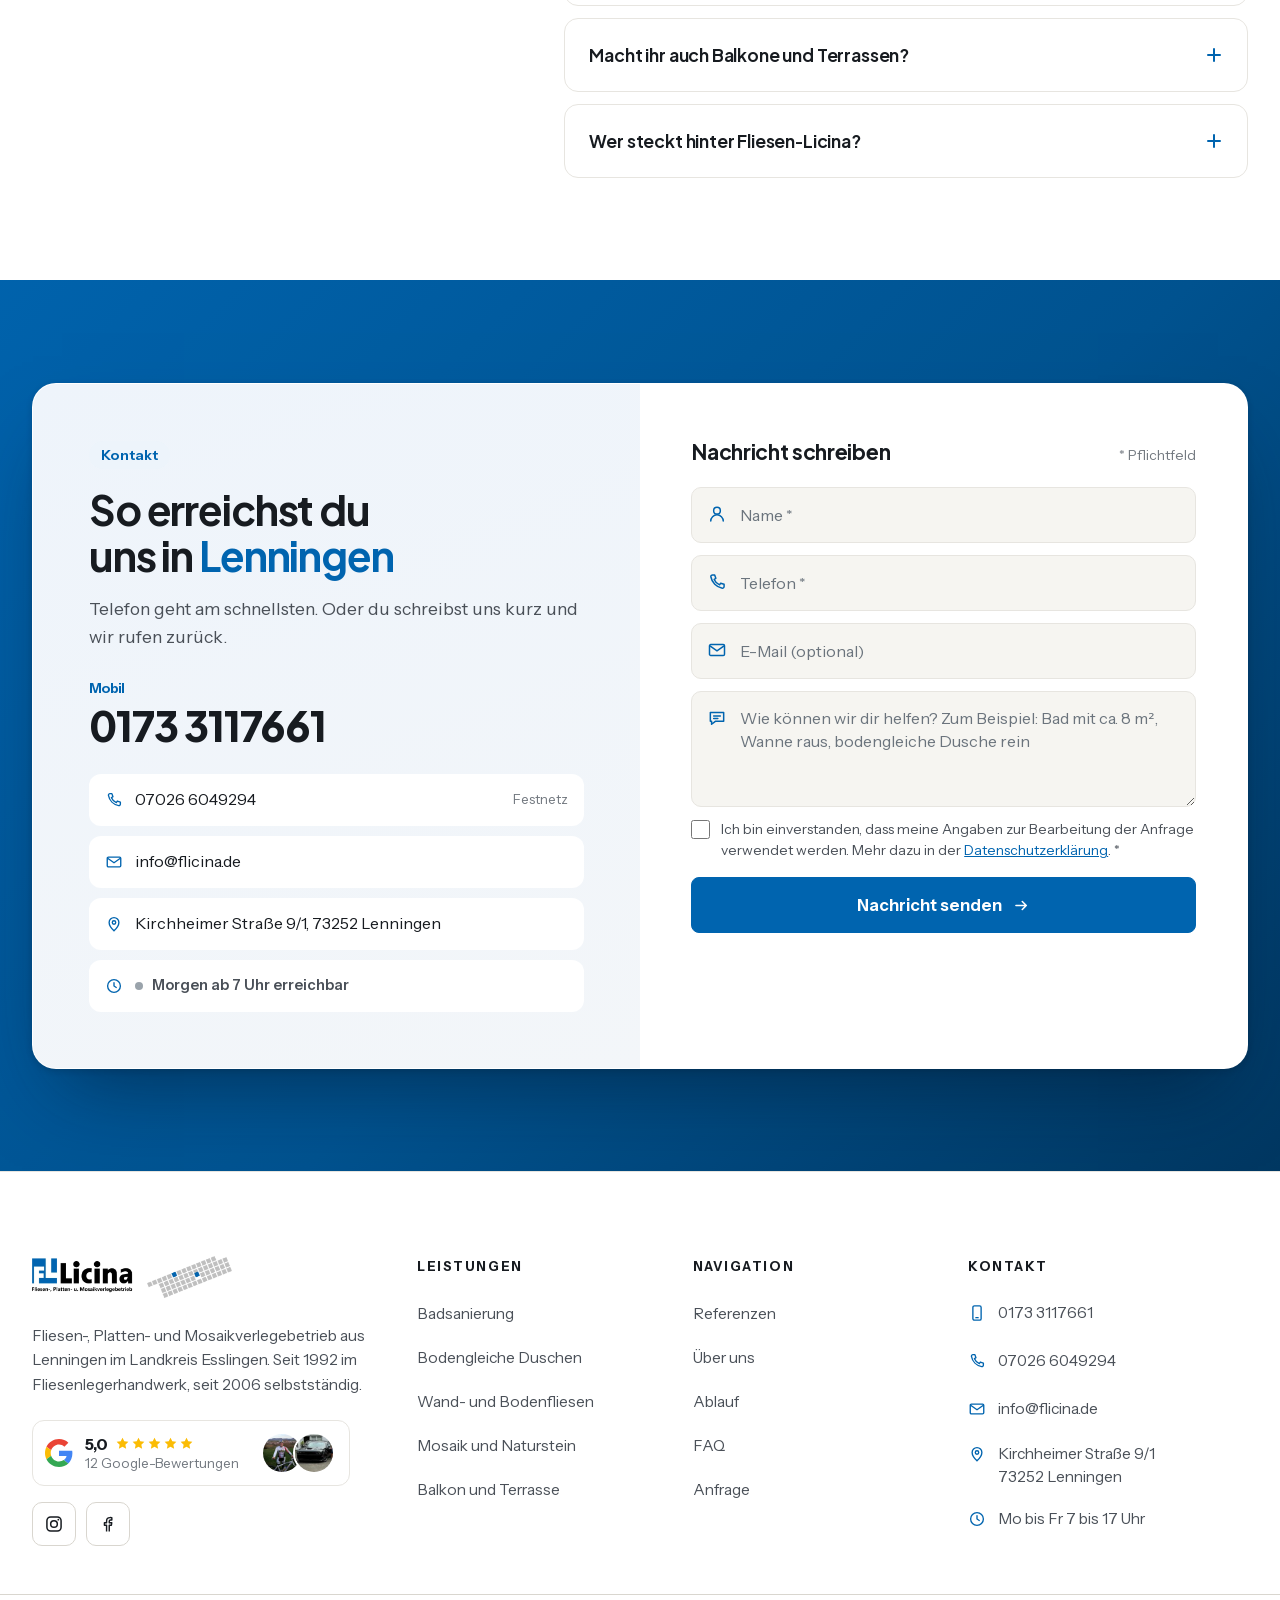
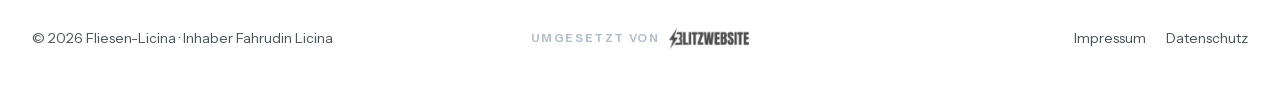
==== commit dc41f504: "Website-Stand aus blitzwebsite-fliesen-licina 0de5d01" ====
--- a/index.html
+++ b/index.html
@@ -10,14 +10,14 @@
   <meta name="ICBM" content="48.5595738, 9.4648677">
   <meta name="color-scheme" content="light only">
   <meta name="theme-color" content="#ffffff">
-  <title>Fliesenleger Lenningen und Kirchheim unter Teck | Fliesen-Licina</title>
-  <meta name="description" content="Fliesenleger aus Lenningen für Kirchheim unter Teck, Nürtingen und Esslingen: Badsanierung, bodengleiche Duschen, Fliesen, Mosaik, Balkon. Beratung kostenlos.">
+  <title>Fliesenleger Lenningen, Kirchheim unter Teck | Fliesen-Licina</title>
+  <meta name="description" content="Fliesenleger in Lenningen für Kirchheim unter Teck, Nürtingen und Esslingen: Badsanierung, bodengleiche Dusche, Mosaik, Balkon. Beratung kostenlos vor Ort.">
   <link rel="canonical" href="https://www.flicina.de/">
   <meta property="og:type" content="website">
   <meta property="og:locale" content="de_DE">
   <meta property="og:site_name" content="Fliesen-Licina">
-  <meta property="og:title" content="Fliesenleger Lenningen und Kirchheim unter Teck | Fliesen-Licina">
-  <meta property="og:description" content="Fliesenleger aus Lenningen für Kirchheim unter Teck, Nürtingen und Esslingen: Badsanierung, bodengleiche Duschen, Fliesen, Mosaik, Balkon. Beratung kostenlos.">
+  <meta property="og:title" content="Fliesenleger Lenningen, Kirchheim unter Teck | Fliesen-Licina">
+  <meta property="og:description" content="Fliesenleger in Lenningen für Kirchheim unter Teck, Nürtingen und Esslingen: Badsanierung, bodengleiche Dusche, Mosaik, Balkon. Beratung kostenlos vor Ort.">
   <meta property="og:url" content="https://www.flicina.de/">
   <meta property="og:image" content="https://www.flicina.de/img/og-fliesen-licina-blau.jpg">
   <meta property="og:image:type" content="image/jpeg">
@@ -25,8 +25,8 @@
   <meta property="og:image:height" content="630">
   <meta property="og:image:alt" content="Logo Fliesen-Licina, Fliesen-, Platten- und Mosaikverlegebetrieb">
   <meta name="twitter:card" content="summary_large_image">
-  <meta name="twitter:title" content="Fliesenleger Lenningen und Kirchheim unter Teck | Fliesen-Licina">
-  <meta name="twitter:description" content="Fliesenleger aus Lenningen für Kirchheim unter Teck, Nürtingen und Esslingen: Badsanierung, bodengleiche Duschen, Fliesen, Mosaik, Balkon. Beratung kostenlos.">
+  <meta name="twitter:title" content="Fliesenleger Lenningen, Kirchheim unter Teck | Fliesen-Licina">
+  <meta name="twitter:description" content="Fliesenleger in Lenningen für Kirchheim unter Teck, Nürtingen und Esslingen: Badsanierung, bodengleiche Dusche, Mosaik, Balkon. Beratung kostenlos vor Ort.">
   <meta name="twitter:image" content="https://www.flicina.de/img/og-fliesen-licina-blau.jpg">
   <link rel="icon" href="favicon.svg?v=3" type="image/svg+xml">
   <link rel="icon" href="favicon.ico?v=2" sizes="48x48">
@@ -37,7 +37,7 @@
   <link rel="preload" href="fonts/jakarta-var.woff2" as="font" type="font/woff2" crossorigin>
   <link rel="preload" href="fonts/instrument-sans-var.woff2" as="font" type="font/woff2" crossorigin>
   <link rel="preload" as="image" href="img/dachgeschoss-bad-doppelwaschtisch-1600.webp" imagesrcset="img/dachgeschoss-bad-doppelwaschtisch-720.webp 720w, img/dachgeschoss-bad-doppelwaschtisch-1200.webp 1200w, img/dachgeschoss-bad-doppelwaschtisch-1600.webp 1600w, img/dachgeschoss-bad-doppelwaschtisch-2560.webp 2560w" imagesizes="(min-width: 1024px) 50vw, 100vw" fetchpriority="high">
-  <link rel="stylesheet" href="styles.css?v=1792005526">
+  <link rel="stylesheet" href="styles.css?v=1792088191">
   <script>
     (function () {
       var d = document.documentElement, w = innerWidth;
@@ -58,7 +58,7 @@
         "Fliesen Flicina",
         "Fliesen-, Platten- und Mosaikverlegebetrieb Licina"
       ],
-      "description": "Fliesen-, Platten- und Mosaikverlegung in Lenningen und rund um Kirchheim unter Teck: Badsanierung, bodengleiche Duschen, Wand- und Bodenfliesen, Mosaik, Naturstein, Balkone und Terrassen.",
+      "description": "Fliesenleger in Lenningen (Landkreis Esslingen) für Kirchheim unter Teck, Nürtingen und Esslingen: Badsanierung, bodengleiche Duschen, Wand- und Bodenfliesen, Mosaik, Naturstein, Balkone und Terrassen.",
       "url": "https://www.flicina.de/",
       "logo": "https://www.flicina.de/img/logo-licina.png",
       "image": [
@@ -130,6 +130,10 @@
         {
           "@type": "City",
           "name": "Stuttgart"
+        },
+        {
+          "@type": "AdministrativeArea",
+          "name": "Landkreis Esslingen"
         }
       ],
       "founder": {
@@ -162,7 +166,26 @@
             "@type": "Offer",
             "itemOffered": {
               "@type": "Service",
-              "name": "Badsanierung und bodengleiche Duschen"
+              "name": "Badsanierung",
+              "description": "Badsanierung aus einer Hand in Lenningen und Kirchheim unter Teck: Rückbau, Estrich, Abdichtung, Vormauerungen, Fliesen und Silikonfugen.",
+              "url": "https://www.flicina.de/#badsanierung",
+              "areaServed": {
+                "@type": "City",
+                "name": "Lenningen"
+              }
+            }
+          },
+          {
+            "@type": "Offer",
+            "itemOffered": {
+              "@type": "Service",
+              "name": "Bodengleiche Dusche",
+              "description": "Bodengleiche Duschen ohne Kante, auch anstelle der Badewanne, mit großformatigen Fliesen.",
+              "url": "https://www.flicina.de/#bodengleiche-dusche",
+              "areaServed": {
+                "@type": "City",
+                "name": "Lenningen"
+              }
             }
           },
           {
@@ -176,14 +199,18 @@
             "@type": "Offer",
             "itemOffered": {
               "@type": "Service",
-              "name": "Mosaik und Naturstein"
-            }
-          },
-          {
-            "@type": "Offer",
-            "itemOffered": {
-              "@type": "Service",
-              "name": "Balkon- und Terrassensanierung"
+              "name": "Mosaik und Naturstein",
+              "description": "Mosaik an Wannen, Duschwänden und Nischen, Naturstein wie Travertin für Böden, Treppen und Fensterbänke.",
+              "url": "https://www.flicina.de/#mosaik"
+            }
+          },
+          {
+            "@type": "Offer",
+            "itemOffered": {
+              "@type": "Service",
+              "name": "Balkon- und Terrassensanierung",
+              "description": "Balkone und Terrassen mit Gefälle und Abdichtung, Terrassenplatten im Großformat.",
+              "url": "https://www.flicina.de/#balkon-terrasse"
             }
           },
           {
@@ -278,8 +305,8 @@
       "@type": "WebPage",
       "@id": "https://www.flicina.de/#webpage",
       "url": "https://www.flicina.de/",
-      "name": "Fliesenleger Lenningen und Kirchheim unter Teck | Fliesen-Licina",
-      "description": "Fliesenleger aus Lenningen für Kirchheim unter Teck, Nürtingen und Esslingen: Badsanierung, bodengleiche Duschen, Fliesen, Mosaik, Balkon. Beratung kostenlos.",
+      "name": "Fliesenleger Lenningen, Kirchheim unter Teck | Fliesen-Licina",
+      "description": "Fliesenleger in Lenningen für Kirchheim unter Teck, Nürtingen und Esslingen: Badsanierung, bodengleiche Dusche, Mosaik, Balkon. Beratung kostenlos vor Ort.",
       "inLanguage": "de-DE",
       "isPartOf": {
         "@id": "https://www.flicina.de/#website"
@@ -291,7 +318,7 @@
         "@type": "ImageObject",
         "url": "https://www.flicina.de/img/dachgeschoss-bad-doppelwaschtisch-1600.webp"
       },
-      "dateModified": "2026-10-08"
+      "dateModified": "2026-10-16"
     },
     {
       "@type": "FAQPage",
@@ -311,6 +338,22 @@
           "acceptedAnswer": {
             "@type": "Answer",
             "text": "Unser Betrieb sitzt in Lenningen. Wir arbeiten vor allem rund um Kirchheim unter Teck. Insgesamt sind wir bis etwa 50 Kilometer um Stuttgart unterwegs."
+          }
+        },
+        {
+          "@type": "Question",
+          "name": "Kommt ihr auch nach Kirchheim unter Teck, Nürtingen und Esslingen?",
+          "acceptedAnswer": {
+            "@type": "Answer",
+            "text": "Ja. Unser Betrieb sitzt in Lenningen im Landkreis Esslingen. Kirchheim unter Teck liegt etwa 10 Kilometer entfernt, Nürtingen etwa 12 und Esslingen etwa 23 Kilometer Luftlinie. Die Beratung vor Ort ist auch dort kostenlos."
+          }
+        },
+        {
+          "@type": "Question",
+          "name": "Kann die Badewanne einer bodengleichen Dusche weichen?",
+          "acceptedAnswer": {
+            "@type": "Answer",
+            "text": "In vielen Bädern ja. Wir bauen die Wanne zurück, dichten den Boden ab und fliesen die Dusche ebenerdig, gern mit großformatigen Fliesen. Ob es bei dir passt, zum Beispiel wegen Ablauf und Aufbauhöhe, sehen wir beim kostenlosen Termin vor Ort."
           }
         },
         {
@@ -584,7 +627,7 @@
         </div>
         <div class="bxs">
           <article class="bx bx--big rv">
-            <img src="img/bad-schwarze-armaturen-720.webp" srcset="img/bad-schwarze-armaturen-720.webp 720w, img/bad-schwarze-armaturen-1200.webp 1200w" sizes="(min-width: 1024px) 50vw, 92vw" alt="Helles Bad mit großformatigen Fliesen, bodengleicher Dusche und schwarzen Armaturen" width="720" height="626" loading="lazy" decoding="async">
+            <img src="img/bad-schwarze-armaturen-720.webp" srcset="img/bad-schwarze-armaturen-720.webp 720w, img/bad-schwarze-armaturen-1200.webp 1200w" sizes="(min-width: 1024px) 50vw, 92vw" alt="Badsanierung von Fliesen-Licina: helles Bad mit großformatigen Fliesen, bodengleicher Dusche und schwarzen Armaturen" width="720" height="626" loading="lazy" decoding="async">
             <span class="bx__n">01</span><span class="bx__tag">Schwerpunkt</span>
             <div class="bx__body">
               <h3 class="h3">Badsanierung und&nbsp;Duschen</h3>
@@ -593,7 +636,7 @@
             </div>
           </article>
           <article class="bx rv">
-            <img src="img/bodengleiche-dusche-grossformat-720.webp" srcset="img/bodengleiche-dusche-grossformat-720.webp 720w, img/bodengleiche-dusche-grossformat-1200.webp 1200w" sizes="(min-width: 1024px) 25vw, 92vw" alt="Großformatige helle Boden- und Wandfliesen mit bodengleicher Dusche" width="720" height="626" loading="lazy" decoding="async">
+            <img src="img/bodengleiche-dusche-grossformat-720.webp" srcset="img/bodengleiche-dusche-grossformat-720.webp 720w, img/bodengleiche-dusche-grossformat-1200.webp 1200w" sizes="(min-width: 1024px) 25vw, 92vw" alt="Wand- und Bodenfliesen im Großformat, ohne Kante in die bodengleiche Dusche verlegt" width="720" height="626" loading="lazy" decoding="async">
             <span class="bx__n">02</span>
             <div class="bx__body">
               <h3 class="h3">Wand- und Bodenfliesen</h3>
@@ -602,7 +645,7 @@
             </div>
           </article>
           <article class="bx rv">
-            <img src="img/bad-travertin-mosaiksaeule-720.webp" srcset="img/bad-travertin-mosaiksaeule-720.webp 720w, img/bad-travertin-mosaiksaeule-1200.webp 1200w" sizes="(min-width: 1024px) 25vw, 92vw" alt="Flur mit Travertin-Boden und Säule aus Mosaik" width="720" height="540" loading="lazy" decoding="async">
+            <img src="img/bad-travertin-mosaiksaeule-720.webp" srcset="img/bad-travertin-mosaiksaeule-720.webp 720w, img/bad-travertin-mosaiksaeule-1200.webp 1200w" sizes="(min-width: 1024px) 25vw, 92vw" alt="Mosaik und Naturstein: Flur mit Travertin-Boden und Säule aus Natursteinmosaik" width="720" height="540" loading="lazy" decoding="async">
             <span class="bx__n">03</span>
             <div class="bx__body">
               <h3 class="h3">Mosaik und&nbsp;Naturstein</h3>
@@ -611,7 +654,7 @@
             </div>
           </article>
           <article class="bx rv">
-            <img src="img/terrasse-fertig-platten-720.webp" srcset="img/terrasse-fertig-platten-720.webp 720w, img/terrasse-fertig-platten-1080.webp 1080w" sizes="(min-width: 1024px) 25vw, 92vw" alt="Fertige Terrasse mit großformatigen hellen Platten" width="720" height="900" loading="lazy" decoding="async">
+            <img src="img/terrasse-fertig-platten-720.webp" srcset="img/terrasse-fertig-platten-720.webp 720w, img/terrasse-fertig-platten-1080.webp 1080w" sizes="(min-width: 1024px) 25vw, 92vw" alt="Terrasse von Fliesen-Licina mit großformatigen hellen Platten auf Kiesbett" width="720" height="900" loading="lazy" decoding="async">
             <span class="bx__n">04</span>
             <div class="bx__body">
               <h3 class="h3">Balkon und&nbsp;Terrasse</h3>
@@ -630,6 +673,28 @@
           <p class="lx__t">Außerdem für dich da</p>
           <ul class="lx__list"><li>Abbrucharbeiten und Rückbau</li><li>Abdichtungen innen und außen</li><li>Verlegung von Treppenbelag</li><li>Fensterbänke</li><li>Silikon- und Verfugarbeiten aller Art</li><li>Kostenlose Beratung vor Ort</li></ul>
         </div>
+        <ul class="vb__list ldx">
+          <li class="vb__it rv" id="badsanierung"><span class="vb__ic" aria-hidden="true"><svg class="ic"><use href="#i-layers"/></svg></span><div>
+            <h3 class="h3">Badsanierung in Lenningen und Kirchheim unter&nbsp;Teck</h3>
+            <p>Bei einer Badsanierung machen wir alles aus einer Hand: Rückbau der alten Fliesen, Estrich und Ausgleich, Abdichtung im Nassbereich, Vormauerungen für Waschtisch und Wand-WC, dann Wand- und Bodenfliesen bis zur letzten Silikonfuge. Vorher kommen wir kostenlos zu dir, sehen uns Raum und Untergrund an und besprechen Formate, Fugenbild und Material. Danach bekommst du ein unverbindliches Angebot mit festem Termin und einen konkreten Zeitraum für die Arbeiten. Von der Beratung bis zur Übergabe hast du denselben Ansprechpartner, ob in Lenningen, Owen oder Kirchheim unter&nbsp;Teck.</p>
+            <div class="ldx__btns"><a class="btn btn--pri btn--sm" href="tel:+491733117661"><svg class="ic"><use href="#i-phone"/></svg>0173 3117661</a><a class="btn btn--ghost btn--sm" href="#anfrage">Badsanierung anfragen<svg class="ic ic--arr"><use href="#i-arrow"/></svg></a></div>
+          </div></li>
+          <li class="vb__it rv" id="bodengleiche-dusche"><span class="vb__ic" aria-hidden="true"><svg class="ic"><use href="#i-measure"/></svg></span><div>
+            <h3 class="h3">Bodengleiche Dusche in Lenningen und&nbsp;Umgebung</h3>
+            <p>Eine bodengleiche Dusche ohne Kante macht das Bad größer und bequemer. Soll die Badewanne weichen, bauen wir sie zurück, dichten den Boden sorgfältig ab und fliesen die Dusche ebenerdig. Gern mit großformatigen Fliesen wie 60 x 120, die ohne Absatz vom Bad in die Dusche laufen, auf Wunsch mit gefliester Sitzbank, Nischen oder Eckablagen. Ob und wie das bei dir geht, zum Beispiel wegen Ablauf und Aufbauhöhe, klären wir beim kostenlosen Termin vor Ort, auch in Kirchheim unter Teck und&nbsp;Nürtingen.</p>
+            <div class="ldx__btns"><a class="btn btn--pri btn--sm" href="tel:+491733117661"><svg class="ic"><use href="#i-phone"/></svg>0173 3117661</a><a class="btn btn--ghost btn--sm" href="#anfrage">Dusche anfragen<svg class="ic ic--arr"><use href="#i-arrow"/></svg></a></div>
+          </div></li>
+          <li class="vb__it rv" id="mosaik"><span class="vb__ic" aria-hidden="true"><svg class="ic"><use href="#i-hammer"/></svg></span><div>
+            <h3 class="h3">Mosaik und Naturstein in&nbsp;Lenningen</h3>
+            <p>Mosaik steckt schon in unserem Namen: Als Fliesen-, Platten- und Mosaikverlegebetrieb setzen wir Mosaik als Akzent an Wannenverkleidungen, Duschwänden und Nischen oder verkleiden eine ganze Säule damit. Naturstein wie Travertin verlegen wir als Boden, auch im römischen Verband, dazu Treppen und Fensterbänke aus Naturstein und Verblendsteine an Wand und Kamin. Bei Mosaik und Naturstein zählt ein ruhiges Fugenbild, dafür nehmen wir uns Zeit. Beispiele aus Lenningen und Umgebung siehst du in unseren&nbsp;<a href="#referenzen">Referenzen</a>.</p>
+            <div class="ldx__btns"><a class="btn btn--pri btn--sm" href="tel:+491733117661"><svg class="ic"><use href="#i-phone"/></svg>0173 3117661</a><a class="btn btn--ghost btn--sm" href="#anfrage">Mosaik anfragen<svg class="ic ic--arr"><use href="#i-arrow"/></svg></a></div>
+          </div></li>
+          <li class="vb__it rv" id="balkon-terrasse"><span class="vb__ic" aria-hidden="true"><svg class="ic"><use href="#i-stairs"/></svg></span><div>
+            <h3 class="h3">Balkon und Terrasse fliesen rund um&nbsp;Lenningen</h3>
+            <p>Auf Balkon und Terrasse entscheidet der Aufbau darunter, ob der Belag lange hält. Wir sanieren und belegen Balkone und Terrassen mit Gefälle und sauberer Abdichtung, damit Wasser abläuft und nicht in den Untergrund zieht. Terrassen bauen wir auf Wunsch auf einem Kiesbett auf und verlegen großformatige Platten mit gleichmäßigem Fugenbild, wie im <a href="#terrasse">Video weiter unten</a>. Für Balkone und Terrassen sind wir in Lenningen, rund um Kirchheim unter Teck sowie in Nürtingen und Esslingen&nbsp;unterwegs.</p>
+            <div class="ldx__btns"><a class="btn btn--pri btn--sm" href="tel:+491733117661"><svg class="ic"><use href="#i-phone"/></svg>0173 3117661</a><a class="btn btn--ghost btn--sm" href="#anfrage">Balkon anfragen<svg class="ic ic--arr"><use href="#i-arrow"/></svg></a></div>
+          </div></li>
+        </ul>
       </div>
     </section>
 
@@ -782,6 +847,7 @@
           <p class="kicker">Einsatzgebiet</p>
           <h2 class="h2" id="einsatzgebiet-title">In <em class="em">Lenningen</em> zu Hause, rund um die Teck im&nbsp;Einsatz</h2>
           <p class="sub">Unser Betrieb sitzt in Lenningen. Wir arbeiten vor allem rund um Kirchheim unter Teck und sind bis etwa 50&nbsp;Kilometer um Stuttgart&nbsp;unterwegs.</p>
+          <p class="area3__txt">In Lenningen kommen wir in alle Ortsteile, von Oberlenningen und Unterlenningen über Brucken und Gutenberg bis Schopfloch und Hochwang. Rund um die Teck sind wir in Owen, Dettingen unter Teck, Weilheim an der Teck und Kirchheim unter Teck für dich da, im Neckartal in Nürtingen und Esslingen am&nbsp;Neckar.</p>
           <ul class="area3__list" aria-label="Orte und Entfernung Luftlinie ab Lenningen"><li><span>Owen</span><b>3 km</b></li><li><span>Dettingen unter Teck</span><b>6 km</b></li><li><span>Weilheim an der Teck</span><b>8 km</b></li><li><span>Kirchheim unter Teck</span><b>10 km</b></li><li><span>Nürtingen</span><b>12 km</b></li><li><span>Esslingen</span><b>23 km</b></li><li><span>Stuttgart</span><b>32 km</b></li></ul>
           <p class="area3__note">Entfernung Luftlinie ab unserem Betrieb in Lenningen.</p>
           <div class="area3__btns">
@@ -823,6 +889,14 @@
           <div class="faq__it">
             <h3><button type="button" class="faq__q" aria-expanded="false"><span class="faq__n" aria-hidden="true"></span><span class="faq__t">In welchem Gebiet seid ihr&nbsp;unterwegs?</span><svg class="ic faq__chev" aria-hidden="true"><use href="#i-right"/></svg></button></h3>
             <div class="faq__a"><div><p>Unser Betrieb sitzt in Lenningen. Wir arbeiten vor allem rund um Kirchheim unter Teck. Insgesamt sind wir bis etwa 50 Kilometer um Stuttgart unterwegs.</p></div></div>
+          </div>
+          <div class="faq__it">
+            <h3><button type="button" class="faq__q" aria-expanded="false"><span class="faq__n" aria-hidden="true"></span><span class="faq__t">Kommt ihr auch nach Kirchheim unter Teck, Nürtingen und&nbsp;Esslingen?</span><svg class="ic faq__chev" aria-hidden="true"><use href="#i-right"/></svg></button></h3>
+            <div class="faq__a"><div><p>Ja. Unser Betrieb sitzt in Lenningen im Landkreis Esslingen. Kirchheim unter Teck liegt etwa 10 Kilometer entfernt, Nürtingen etwa 12 und Esslingen etwa 23 Kilometer Luftlinie. Die Beratung vor Ort ist auch dort kostenlos.</p></div></div>
+          </div>
+          <div class="faq__it">
+            <h3><button type="button" class="faq__q" aria-expanded="false"><span class="faq__n" aria-hidden="true"></span><span class="faq__t">Kann die Badewanne einer bodengleichen Dusche&nbsp;weichen?</span><svg class="ic faq__chev" aria-hidden="true"><use href="#i-right"/></svg></button></h3>
+            <div class="faq__a"><div><p>In vielen Bädern ja. Wir bauen die Wanne zurück, dichten den Boden ab und fliesen die Dusche ebenerdig, gern mit großformatigen Fliesen. Ob es bei dir passt, zum Beispiel wegen Ablauf und Aufbauhöhe, sehen wir beim kostenlosen Termin vor Ort.</p></div></div>
           </div>
           <div class="faq__it">
             <h3><button type="button" class="faq__q" aria-expanded="false"><span class="faq__n" aria-hidden="true"></span><span class="faq__t">Übernehmt ihr auch Abdichtung und&nbsp;Estrich?</span><svg class="ic faq__chev" aria-hidden="true"><use href="#i-right"/></svg></button></h3>
@@ -902,11 +976,11 @@
       <div>
         <p class="foot__h">Leistungen</p>
         <ul class="foot__list">
-          <li><a href="#leistungen">Badsanierung</a></li>
-          <li><a href="#leistungen">Bodengleiche Duschen</a></li>
+          <li><a href="#badsanierung">Badsanierung</a></li>
+          <li><a href="#bodengleiche-dusche">Bodengleiche Duschen</a></li>
           <li><a href="#leistungen">Wand- und Bodenfliesen</a></li>
-          <li><a href="#leistungen">Mosaik und Naturstein</a></li>
-          <li><a href="#leistungen">Balkon und Terrasse</a></li>
+          <li><a href="#mosaik">Mosaik und Naturstein</a></li>
+          <li><a href="#balkon-terrasse">Balkon und Terrasse</a></li>
         </ul>
       </div>
       <div>
--- a/styles.css
+++ b/styles.css
@@ -1130,3 +1130,14 @@
 .owner__tag span { font-size: 14px; color: var(--mute); }
 .owner__tag b::before { content: ''; display: inline-block; width: 8px; height: 8px; margin: 0 8px 2px 0; background: var(--blue); border-radius: 2px; vertical-align: middle; }
 @media (min-width: 960px) { .split--about .owner { width: min(100%, 540px); justify-self: start; } }
+
+/* SEO-Ausbau 16.10.2026: Leistungen im Detail (Sprungziele) und Ortsteile im Einsatzgebiet */
+.ldx { grid-template-columns: minmax(0, 1fr); gap: 16px; margin-top: 40px; }
+.ldx .vb__it { padding: 22px 20px; background: #fff; border: 1px solid var(--line); border-radius: var(--r-lg); box-shadow: var(--shadow); }
+.ldx .vb__ic { background: var(--blue-l); box-shadow: none; }
+.ldx .vb__it .h3 { font-size: 19px; margin-bottom: 8px; }
+.ldx .vb__it p a { color: var(--blue); }
+.ldx__btns { display: flex; flex-wrap: wrap; gap: 10px; margin-top: 18px; }
+@media (max-width: 599px) { .ldx .vb__it { flex-direction: column; gap: 14px; } .ldx__btns .btn { flex: 1 1 auto; } }
+@media (min-width: 960px) { .ldx { grid-template-columns: repeat(2, minmax(0, 1fr)); gap: 24px; } .ldx .vb__it { padding: 30px 28px; } }
+.area3__txt { margin: 14px 0 0; max-width: 62ch; font-size: 16px; line-height: 1.6; color: var(--ink-2); }
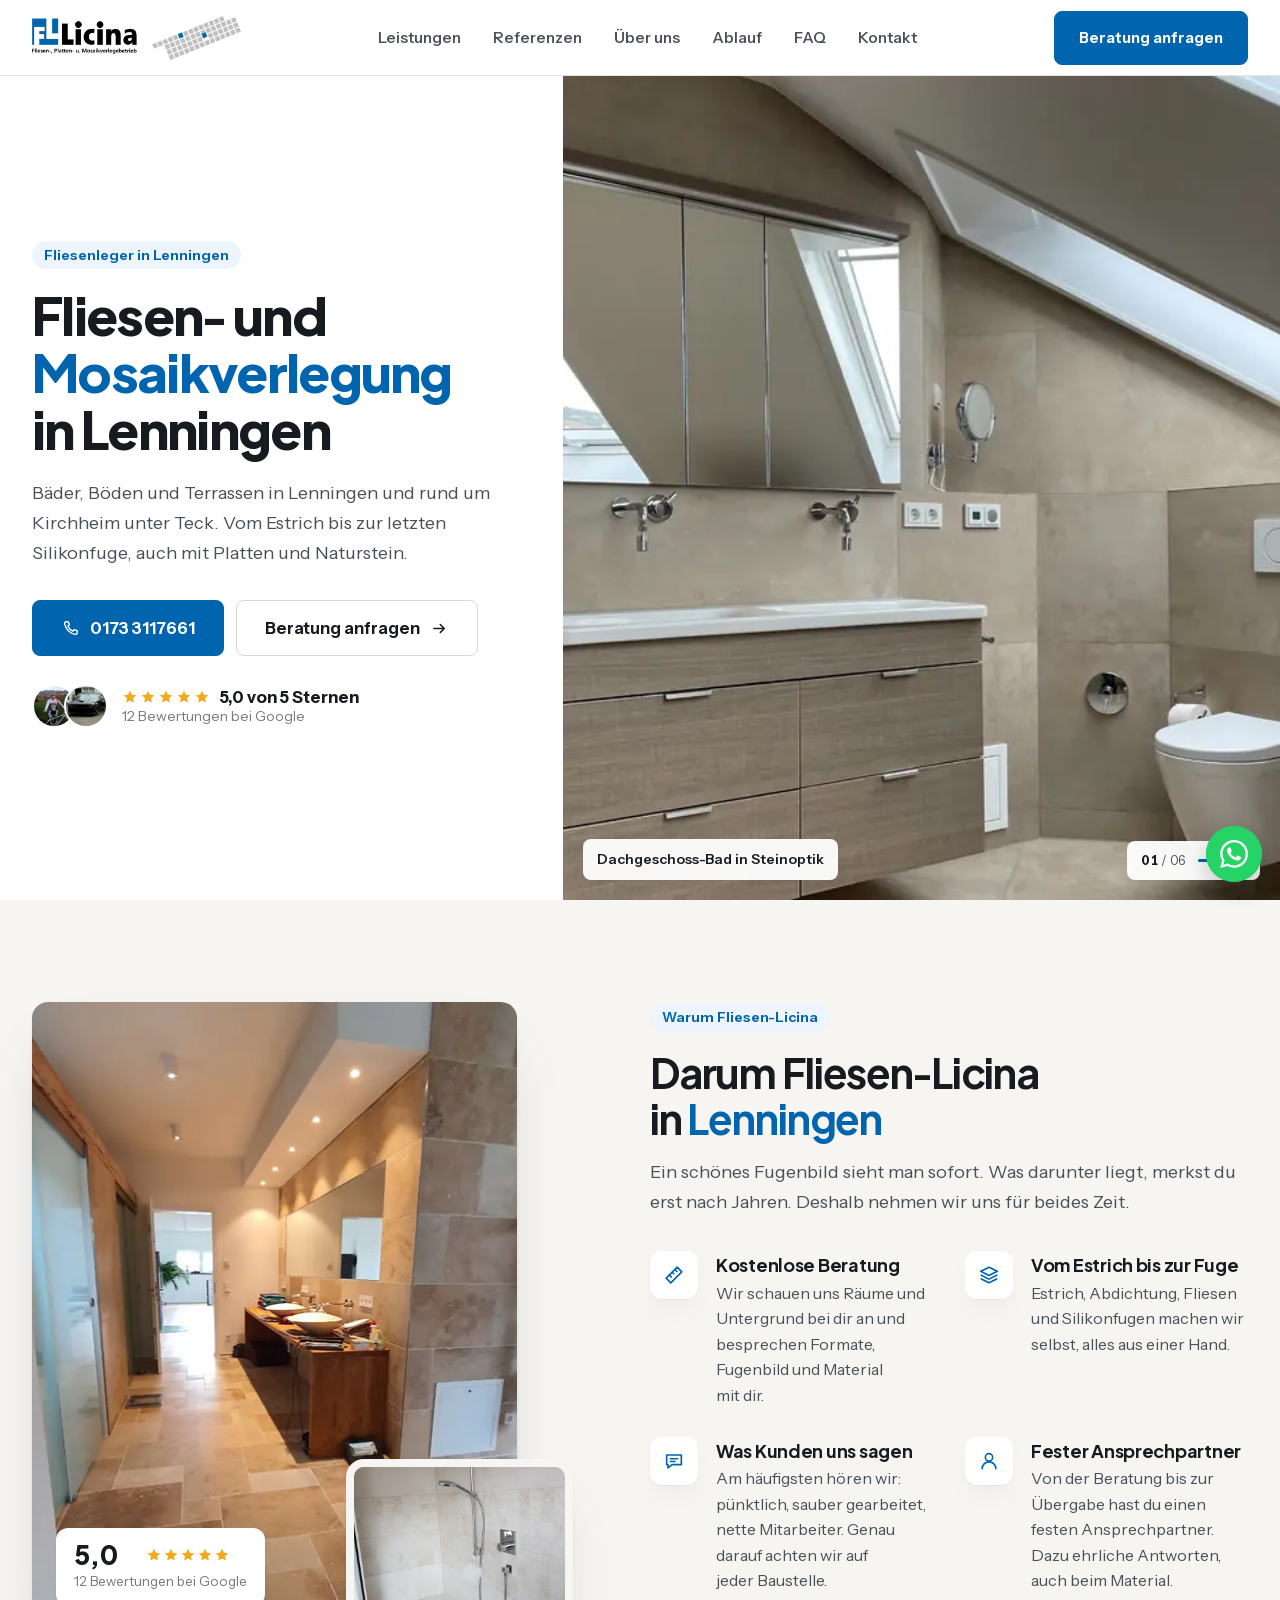
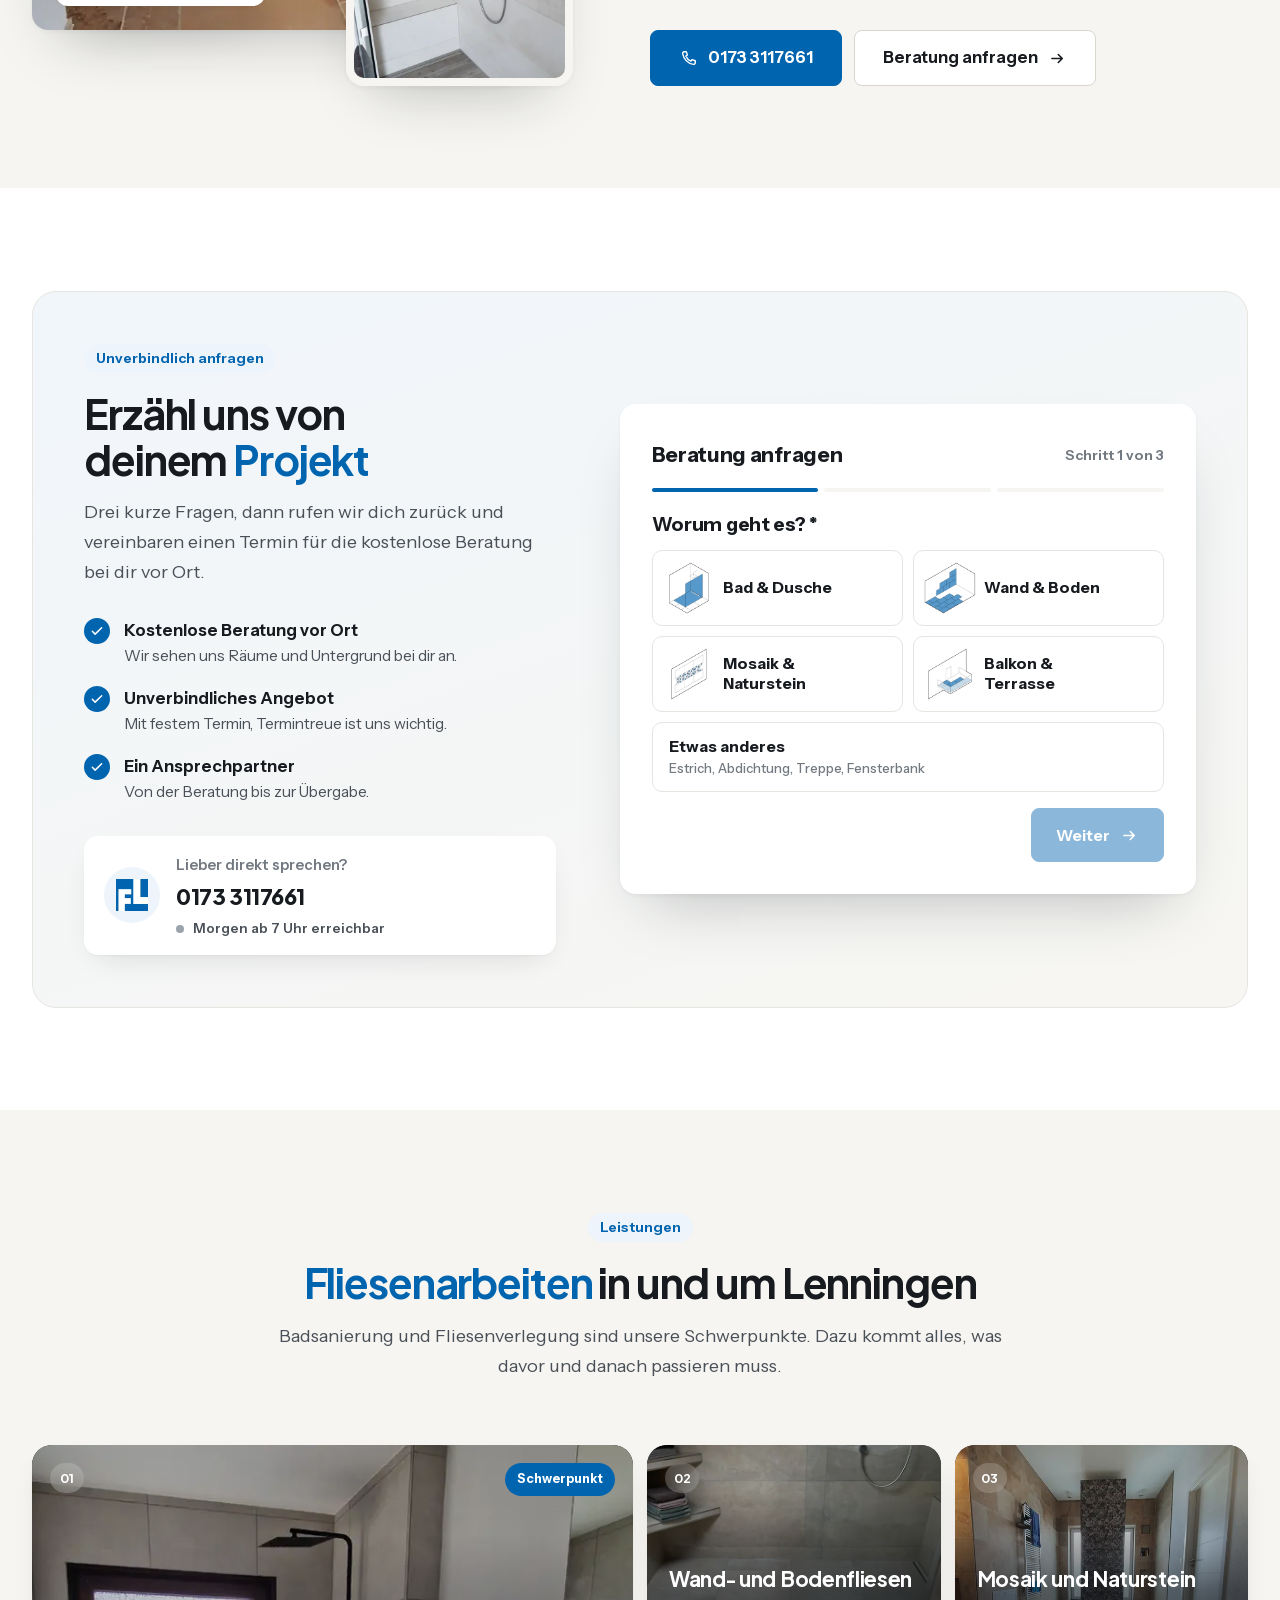
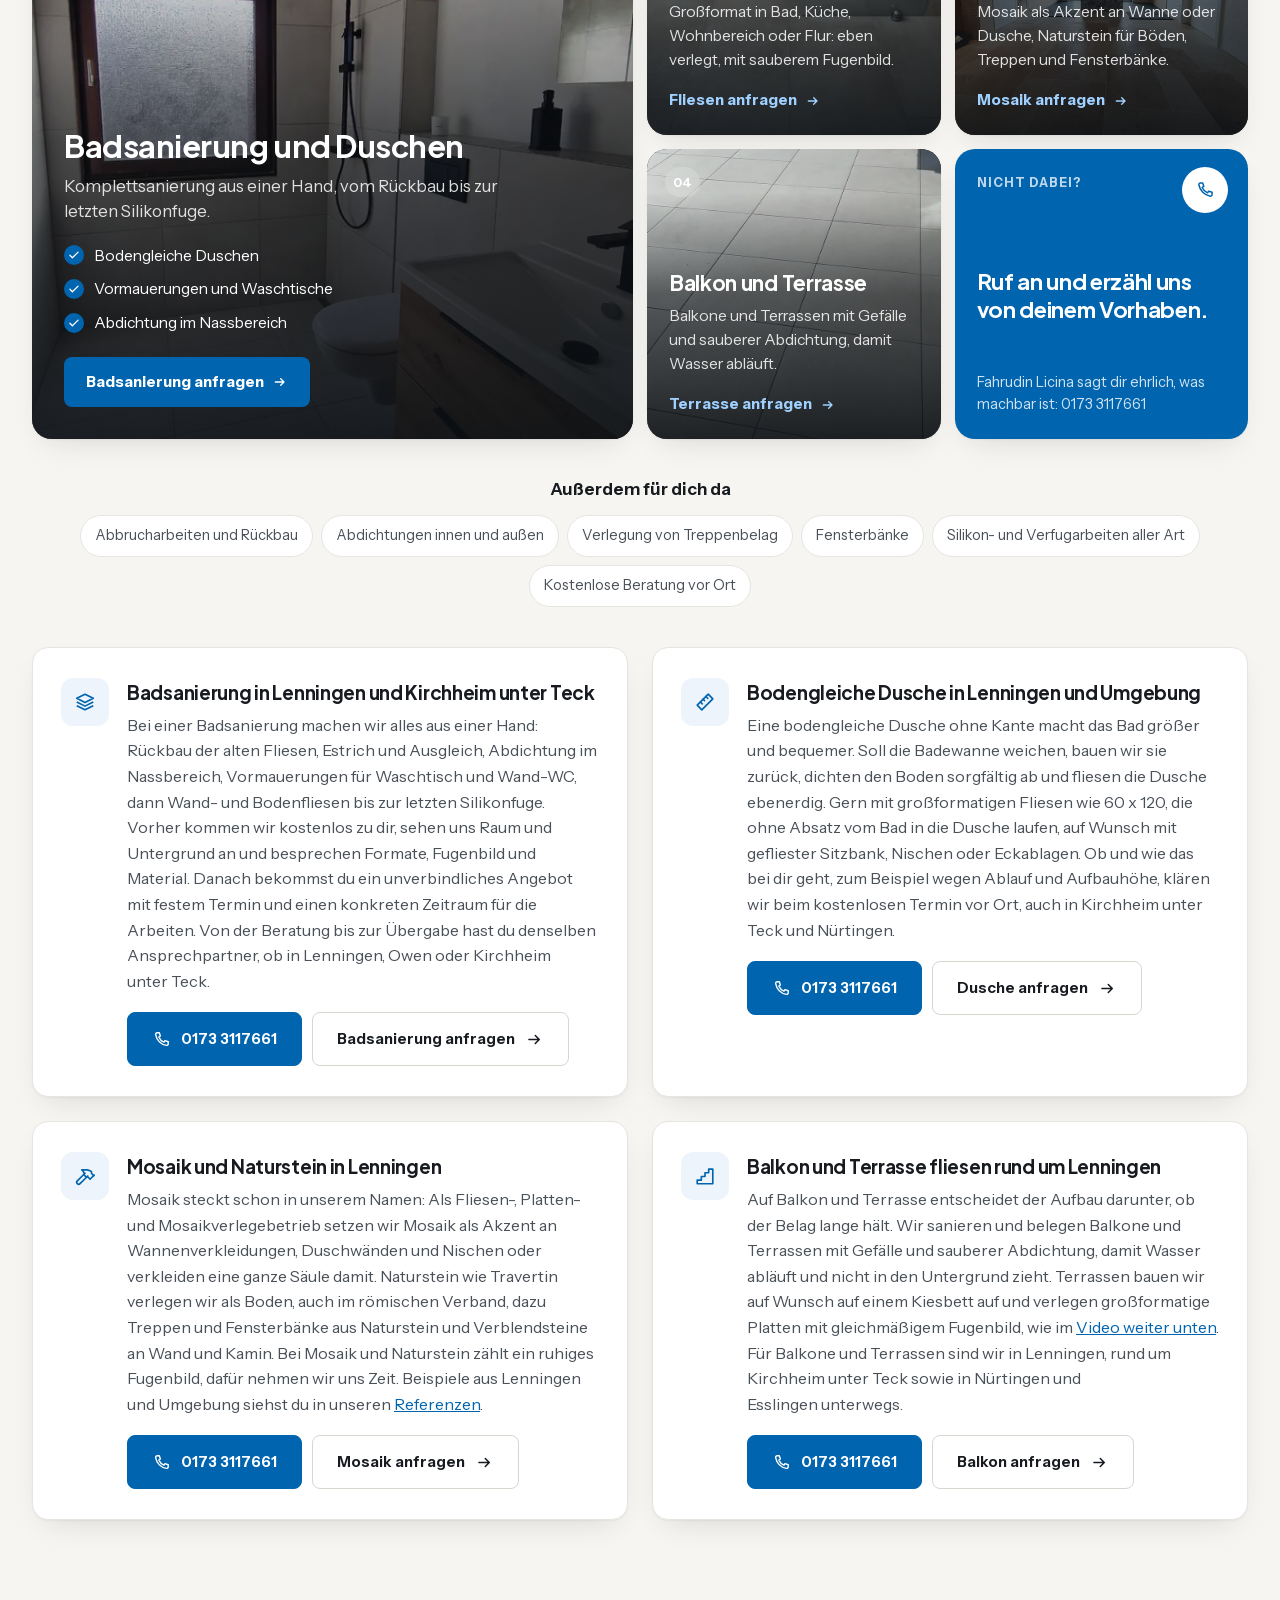
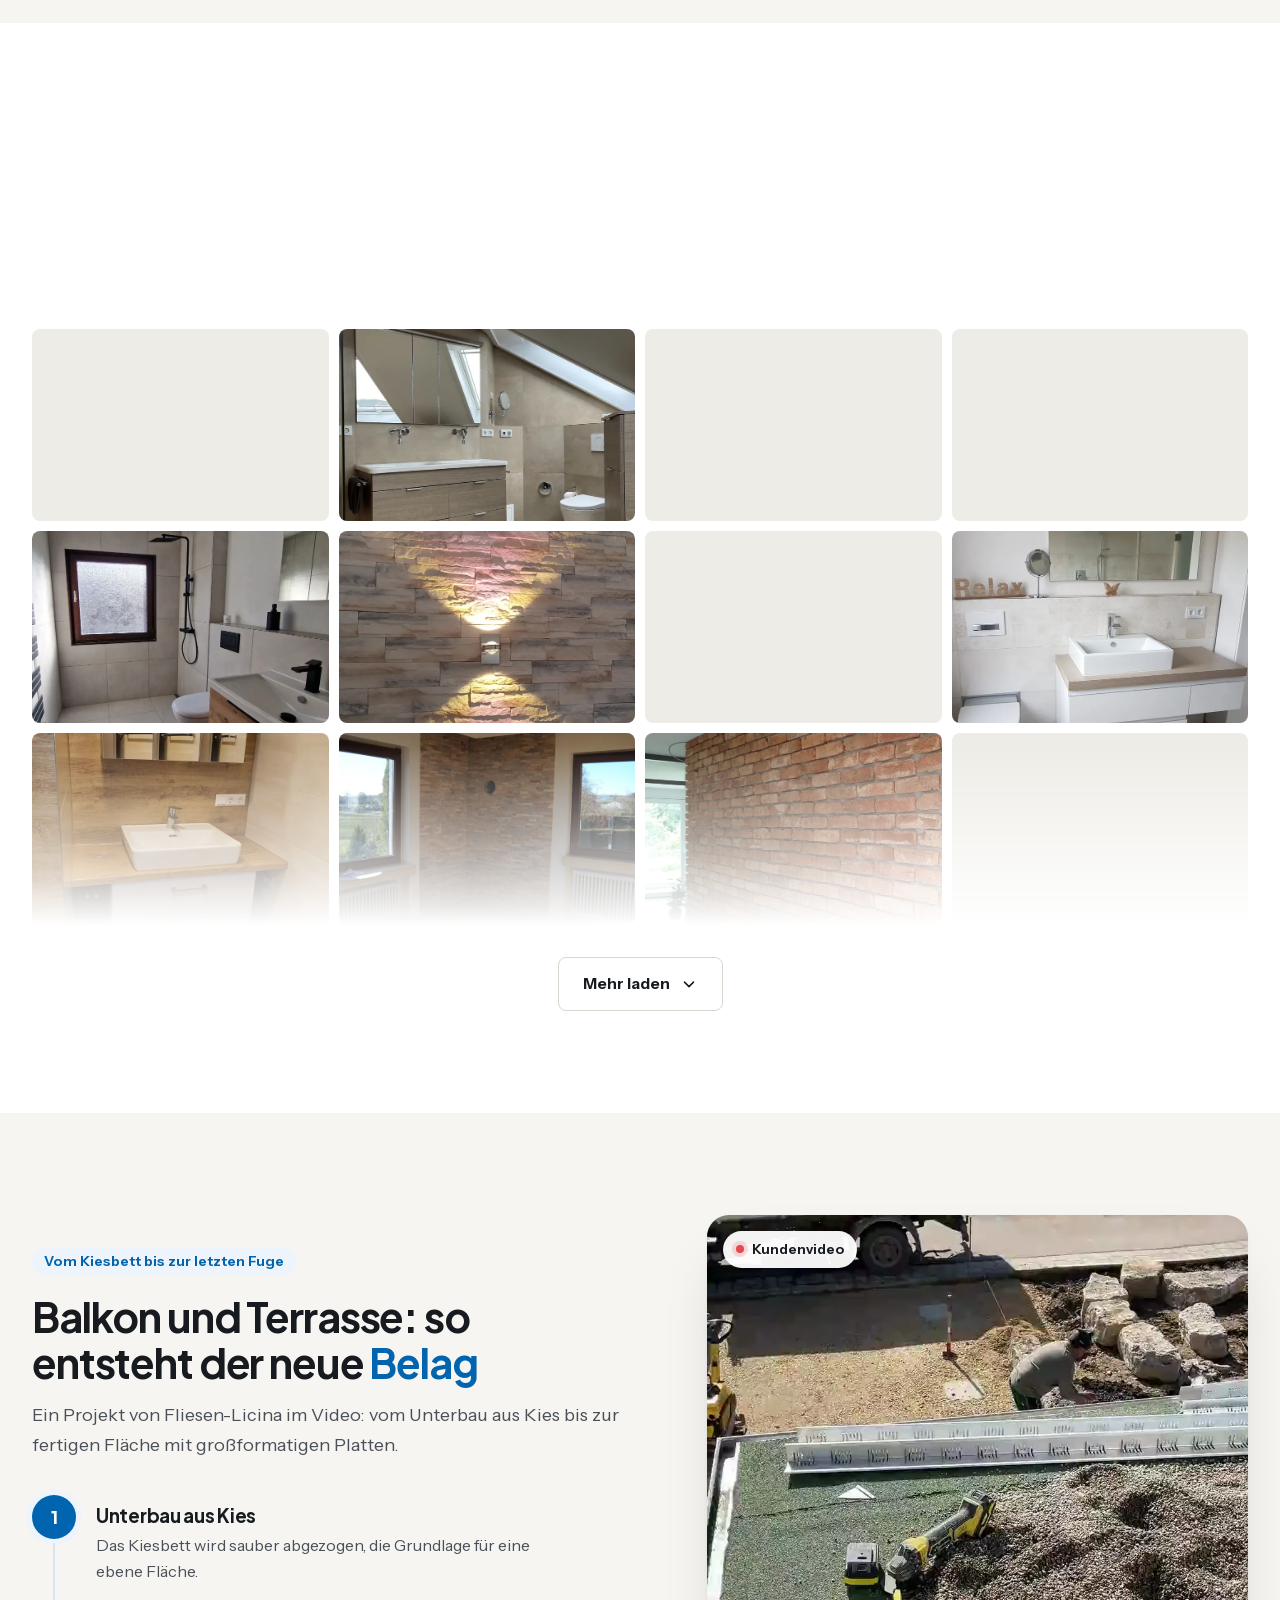
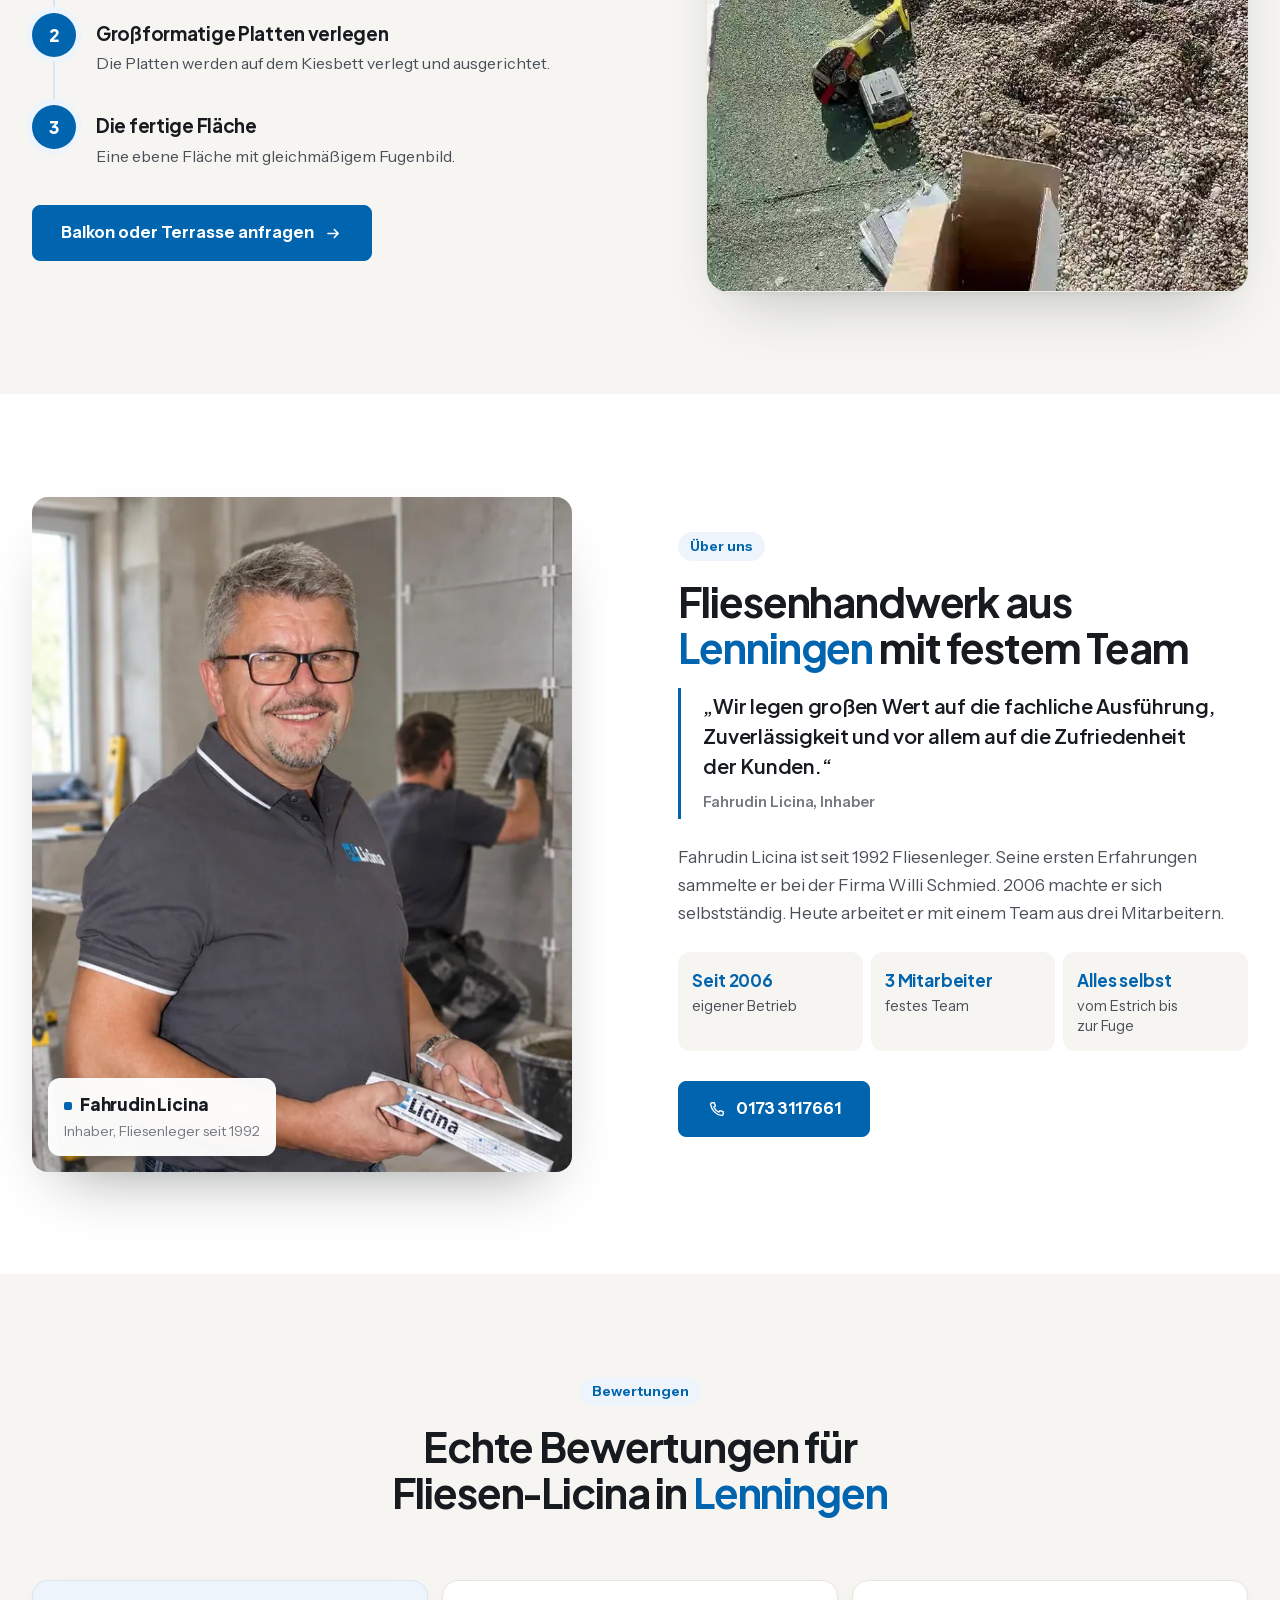
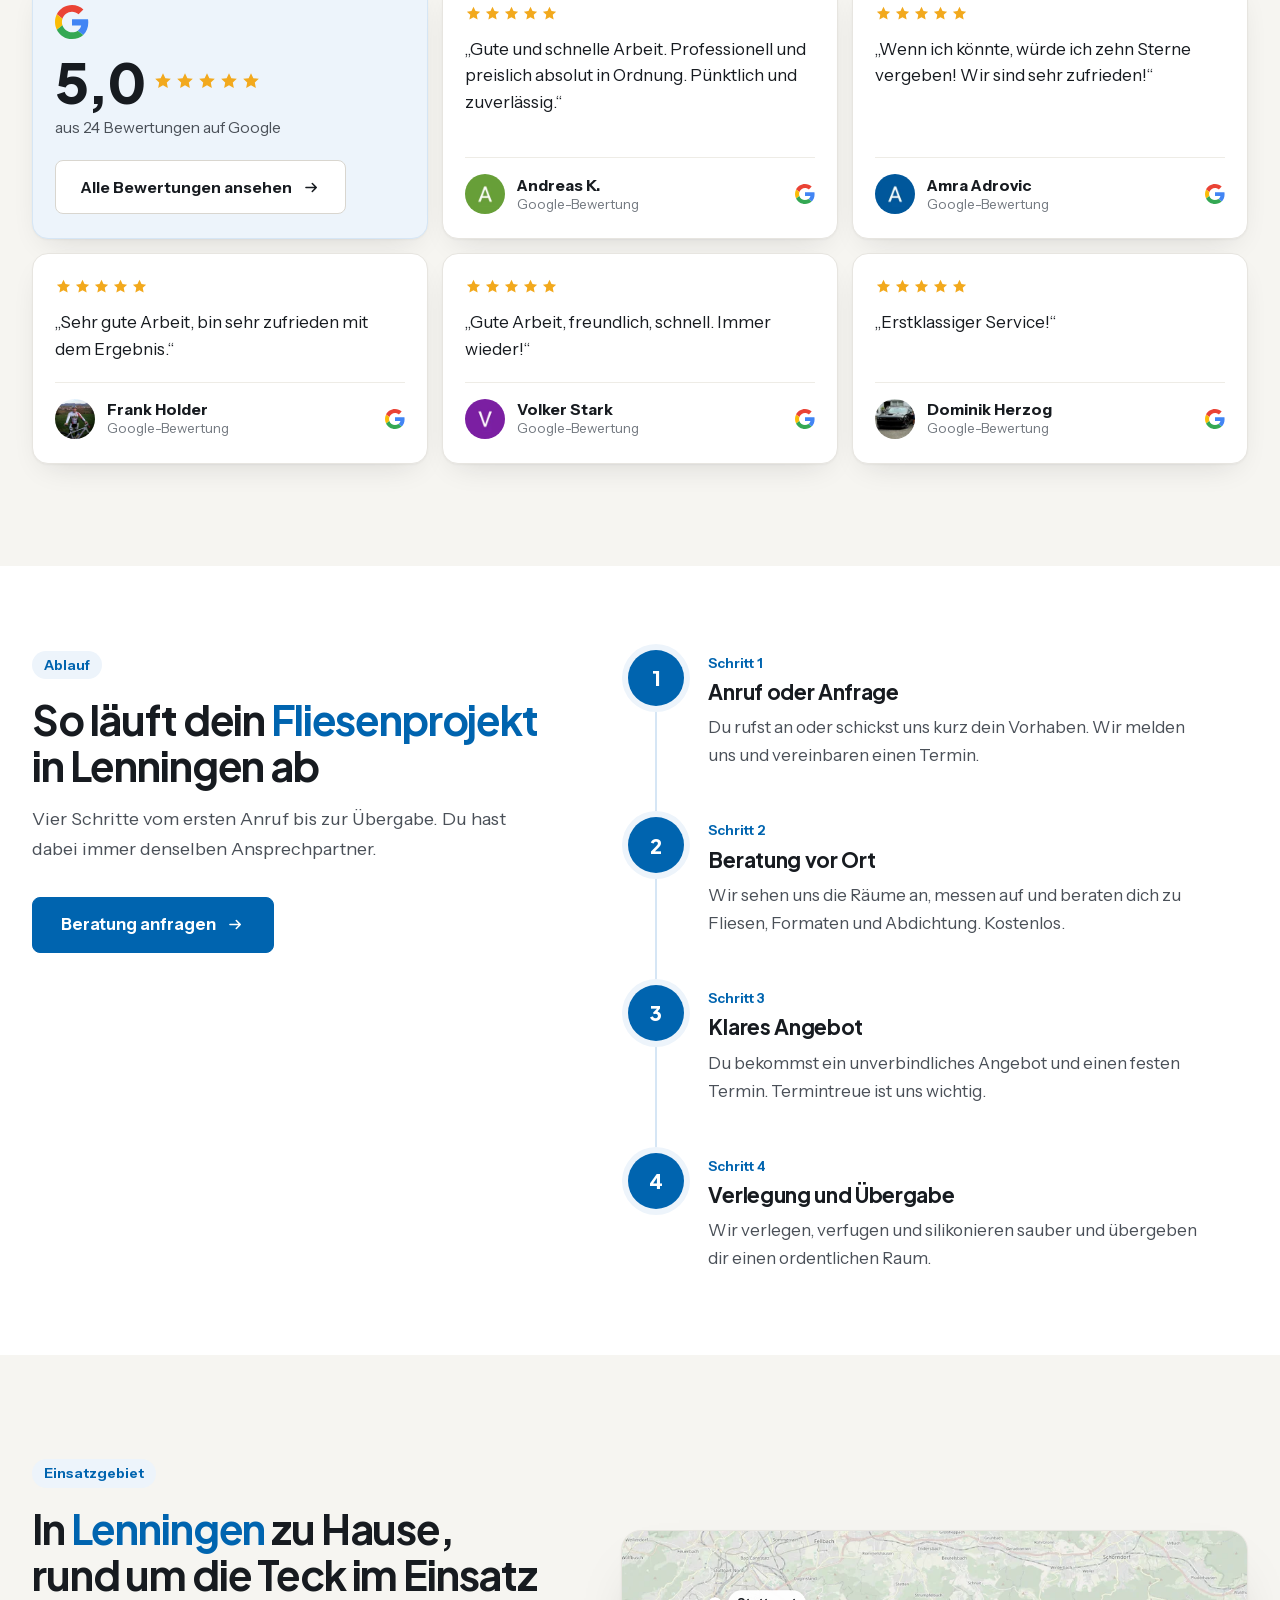
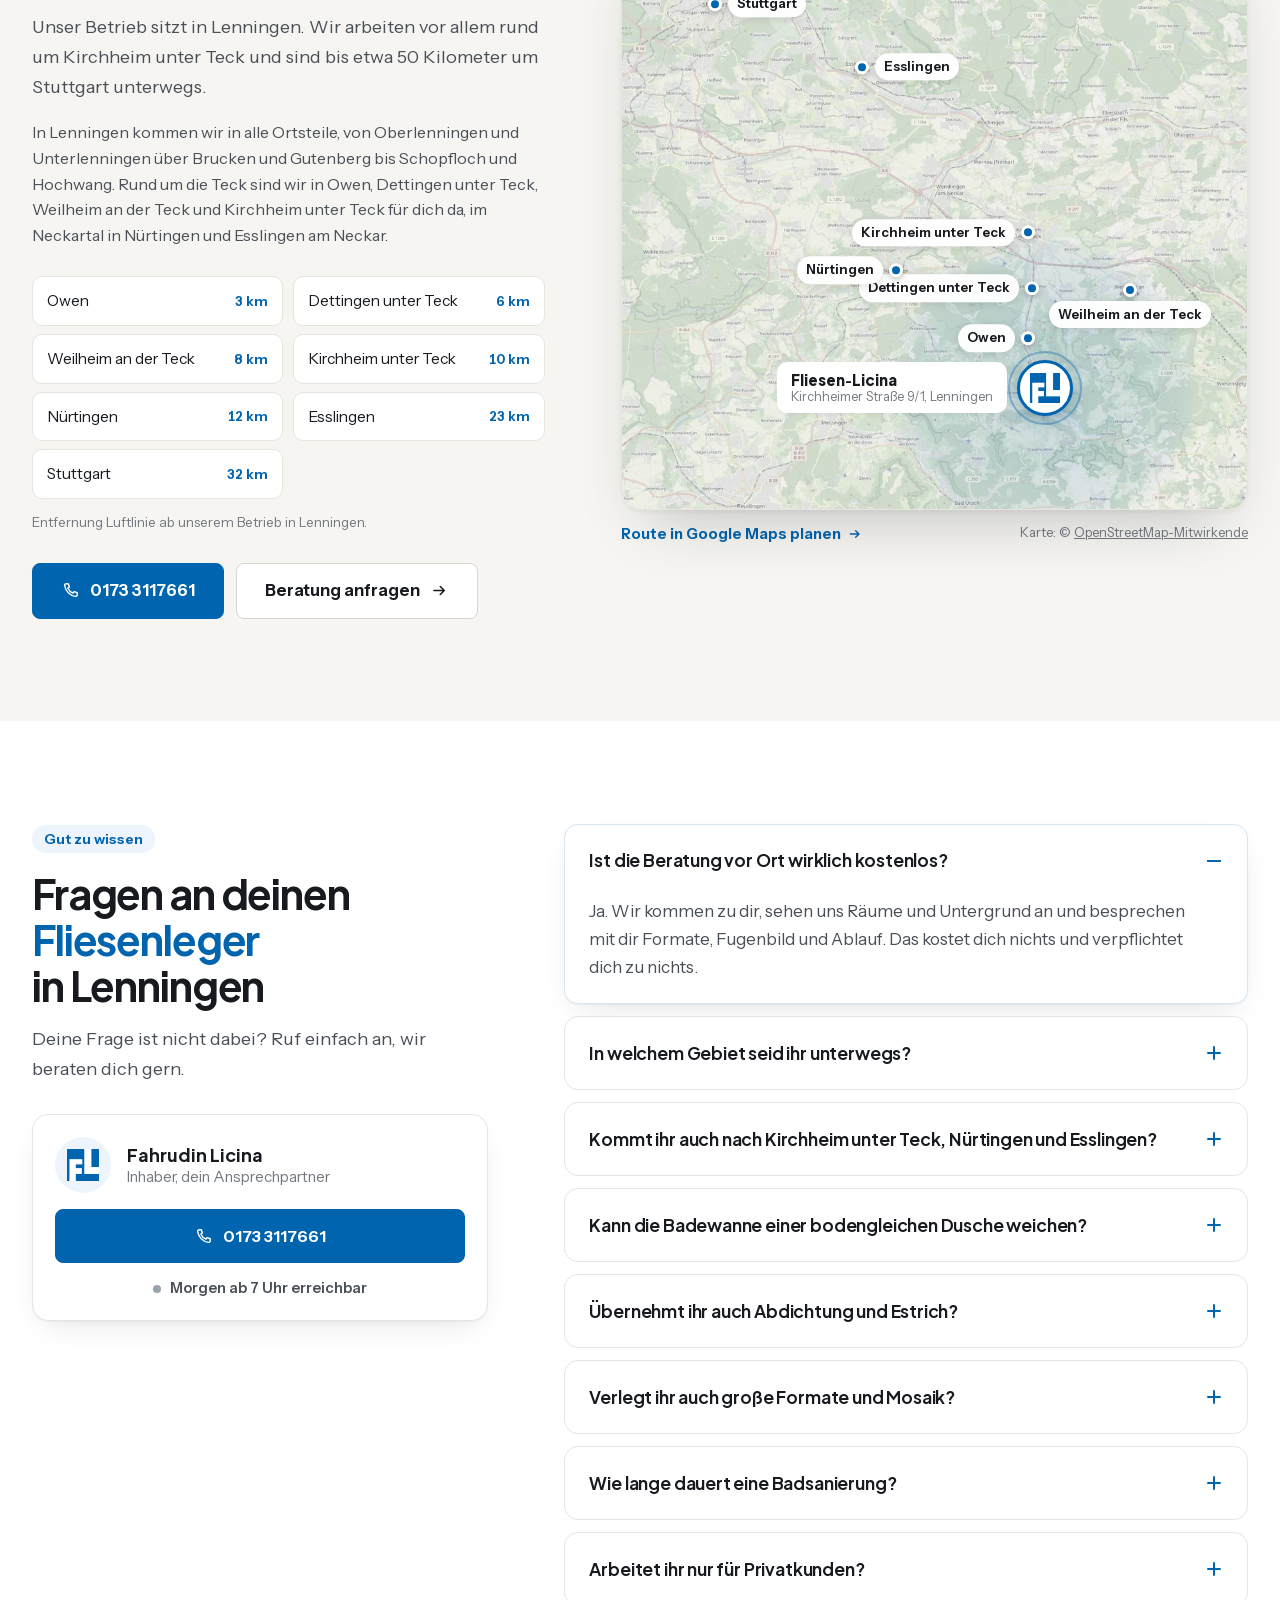
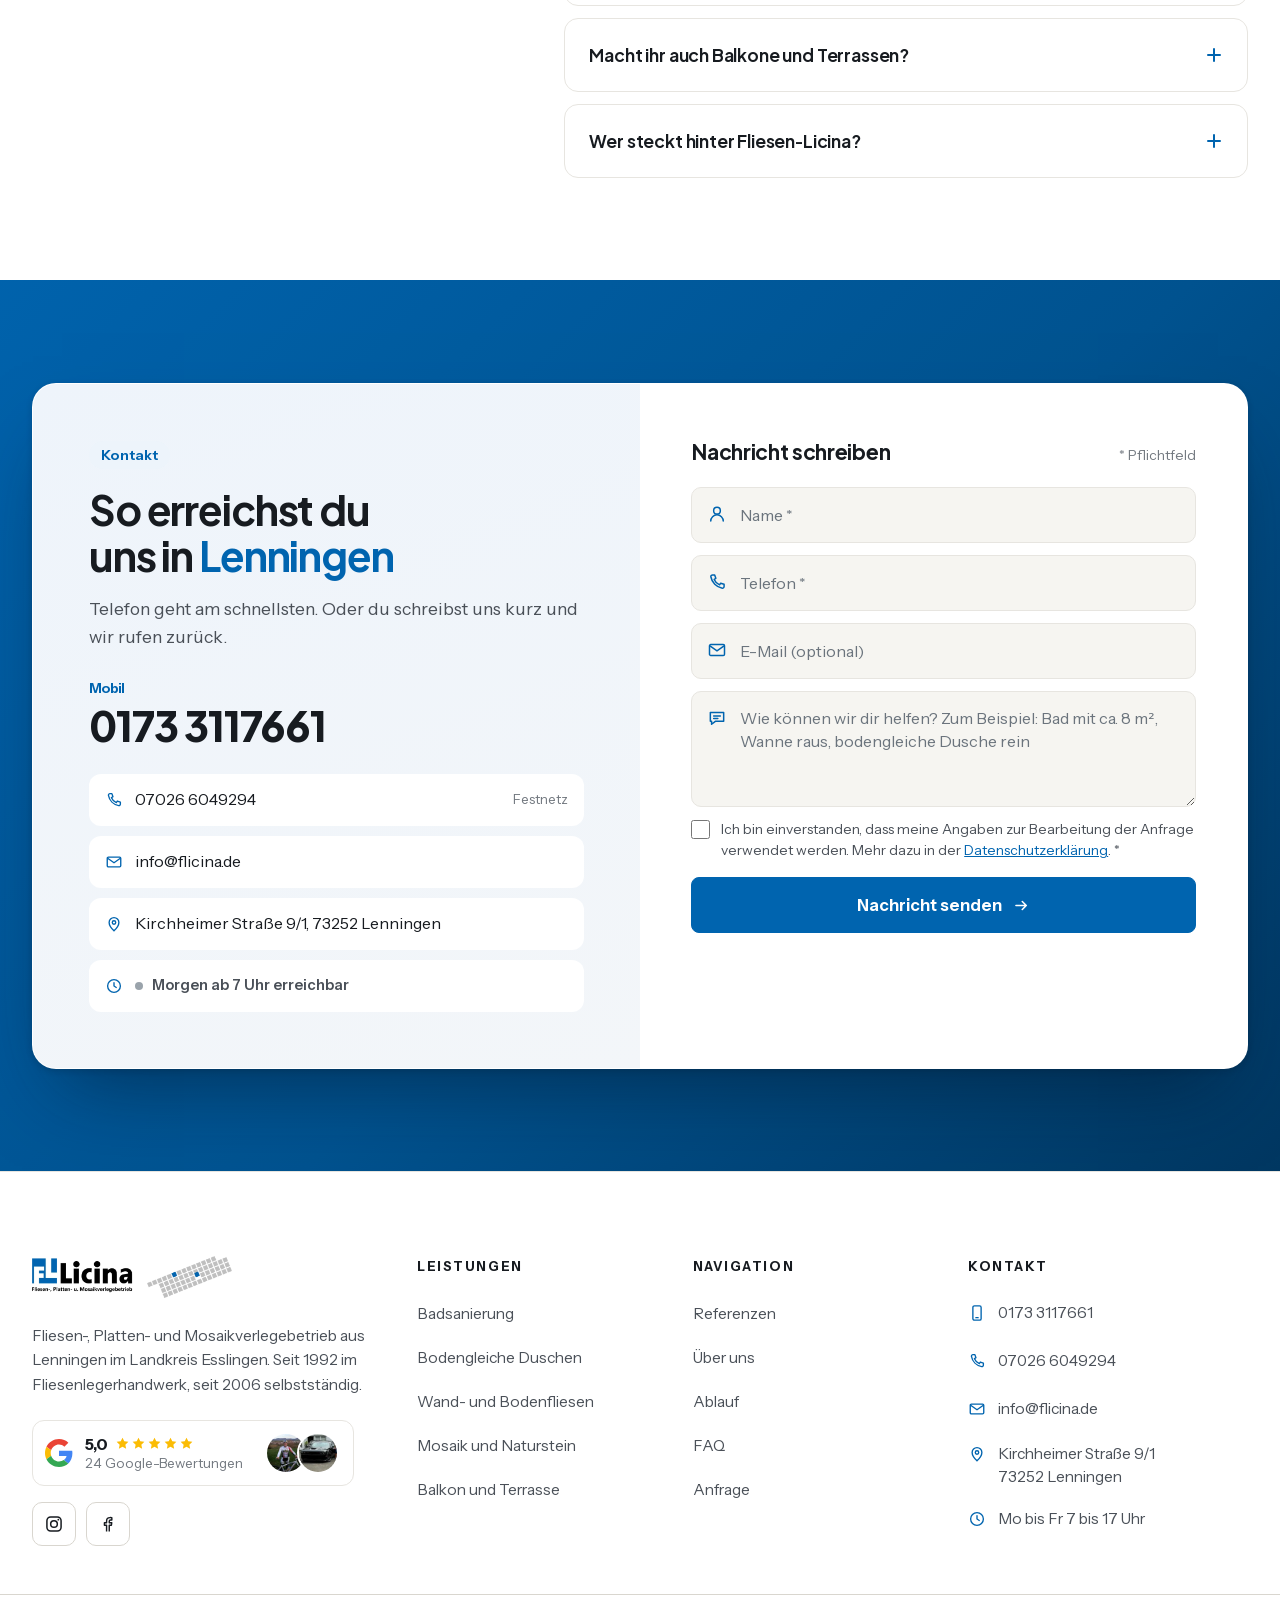
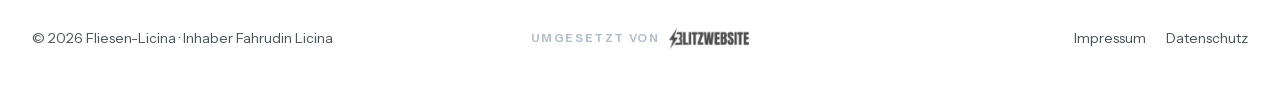
==== commit 67f4979b: "Website-Stand aus blitzwebsite-fliesen-licina f4df796" ====
--- a/index.html
+++ b/index.html
@@ -288,7 +288,7 @@
         "@type": "AggregateRating",
         "ratingValue": "5.0",
         "bestRating": "5",
-        "reviewCount": "12"
+        "reviewCount": "24"
       }
     },
     {
@@ -790,7 +790,7 @@
           <div class="revsum rv">
             <svg class="revsum__g" aria-hidden="true"><use href="#i-google"/></svg>
             <p class="revsum__score"><b>5,0</b><span class="rev__stars" aria-hidden="true"><svg class="ic"><use href="#i-star"/></svg><svg class="ic"><use href="#i-star"/></svg><svg class="ic"><use href="#i-star"/></svg><svg class="ic"><use href="#i-star"/></svg><svg class="ic"><use href="#i-star"/></svg></span></p>
-            <p class="revsum__sub">aus 12 Bewertungen auf Google</p>
+            <p class="revsum__sub">aus 24 Bewertungen auf Google</p>
             <a class="btn btn--ghost" href="https://www.google.com/maps/place/Fliesen-Licina/@48.5595738,9.4648677,17z/data=!4m8!3m7!1s0x479991266a2a1b4f:0x8fcee5f7016ab7fa!8m2!3d48.5595738!4d9.4648677!9m1!1b1!16s%2Fg%2F11fxx22wb1" target="_blank" rel="noopener">Alle Bewertungen ansehen<svg class="ic ic--arr"><use href="#i-arrow"/></svg></a>
           </div>
           <figure class="rev rv">
@@ -967,7 +967,7 @@
       <div class="foot__brand">
         <a class="foot__logo" href="./" aria-label="Fliesen-Licina, zur Startseite"><img src="img/logo-licina.webp" alt="Fliesen-Licina" width="714" height="150" loading="lazy" decoding="async"></a>
         <p>Fliesen-, Platten- und Mosaikverlegebetrieb aus Lenningen im Landkreis Esslingen. Seit 1992 im Fliesenlegerhandwerk, seit 2006&nbsp;selbstständig.</p>
-        <a class="gtrust" href="https://www.google.com/maps/place/Fliesen-Licina/@48.5595738,9.4648677,17z/data=!4m8!3m7!1s0x479991266a2a1b4f:0x8fcee5f7016ab7fa!8m2!3d48.5595738!4d9.4648677!9m1!1b1!16s%2Fg%2F11fxx22wb1" target="_blank" rel="noopener"><svg class="gtrust__g" aria-hidden="true"><use href="#i-google"/></svg><span class="gtrust__txt"><span class="gtrust__top"><b>5,0</b><span class="gtrust__stars" aria-hidden="true"><svg class="ic"><use href="#i-star"/></svg><svg class="ic"><use href="#i-star"/></svg><svg class="ic"><use href="#i-star"/></svg><svg class="ic"><use href="#i-star"/></svg><svg class="ic"><use href="#i-star"/></svg></span></span><span class="gtrust__sub">12 Google-Bewertungen</span></span><span class="gtrust__faces" aria-hidden="true"><img src="img/google-bewerter-1.webp" alt="" width="96" height="96" loading="lazy" decoding="async"><img src="img/google-bewerter-3.webp" alt="" width="96" height="96" loading="lazy" decoding="async"></span></a>
+        <a class="gtrust" href="https://www.google.com/maps/place/Fliesen-Licina/@48.5595738,9.4648677,17z/data=!4m8!3m7!1s0x479991266a2a1b4f:0x8fcee5f7016ab7fa!8m2!3d48.5595738!4d9.4648677!9m1!1b1!16s%2Fg%2F11fxx22wb1" target="_blank" rel="noopener"><svg class="gtrust__g" aria-hidden="true"><use href="#i-google"/></svg><span class="gtrust__txt"><span class="gtrust__top"><b>5,0</b><span class="gtrust__stars" aria-hidden="true"><svg class="ic"><use href="#i-star"/></svg><svg class="ic"><use href="#i-star"/></svg><svg class="ic"><use href="#i-star"/></svg><svg class="ic"><use href="#i-star"/></svg><svg class="ic"><use href="#i-star"/></svg></span></span><span class="gtrust__sub">24 Google-Bewertungen</span></span><span class="gtrust__faces" aria-hidden="true"><img src="img/google-bewerter-1.webp" alt="" width="96" height="96" loading="lazy" decoding="async"><img src="img/google-bewerter-3.webp" alt="" width="96" height="96" loading="lazy" decoding="async"></span></a>
         <div class="foot__social">
           <a href="https://www.instagram.com/fliesen_licina/" target="_blank" rel="noopener" aria-label="Fliesen-Licina auf Instagram"><svg class="ic"><use href="#i-insta"/></svg></a>
           <a href="https://www.facebook.com/profile.php?id=100066318592800" target="_blank" rel="noopener" aria-label="Fliesen-Licina auf Facebook"><svg class="ic"><use href="#i-fb"/></svg></a>
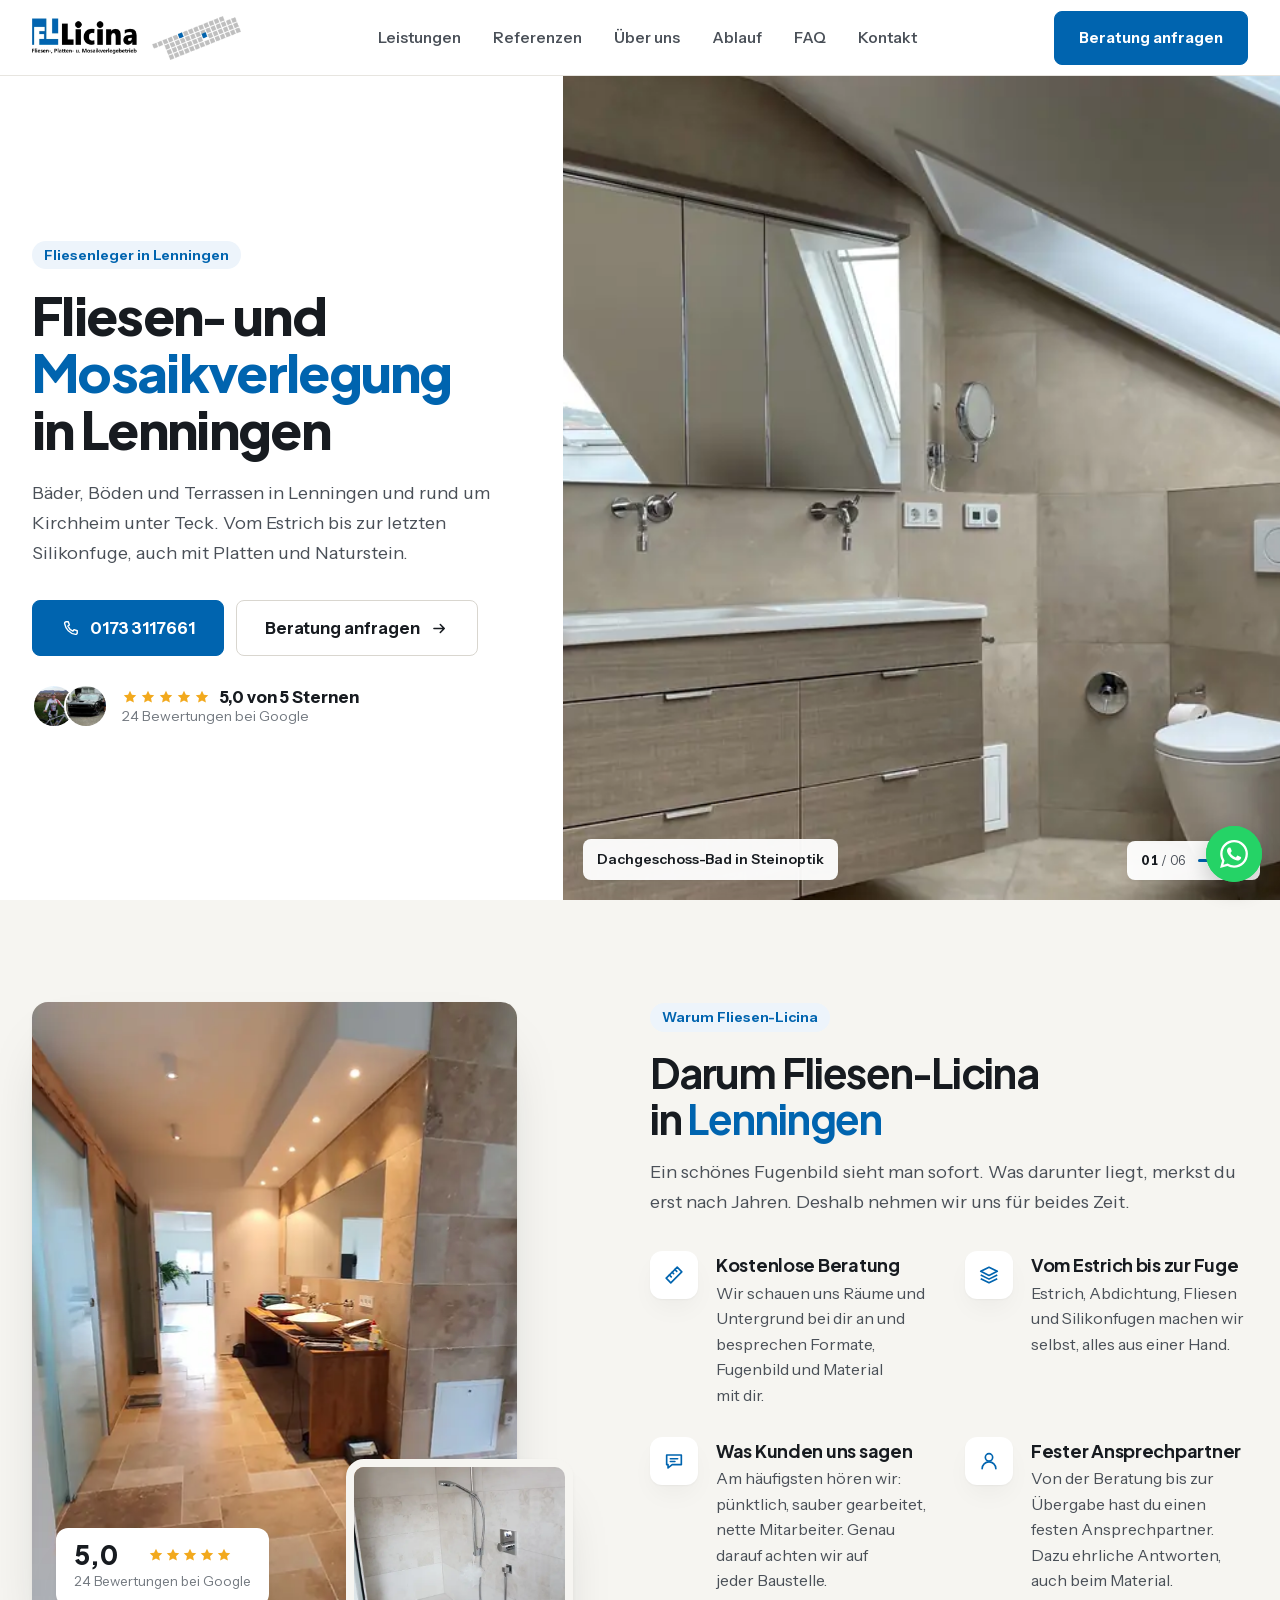
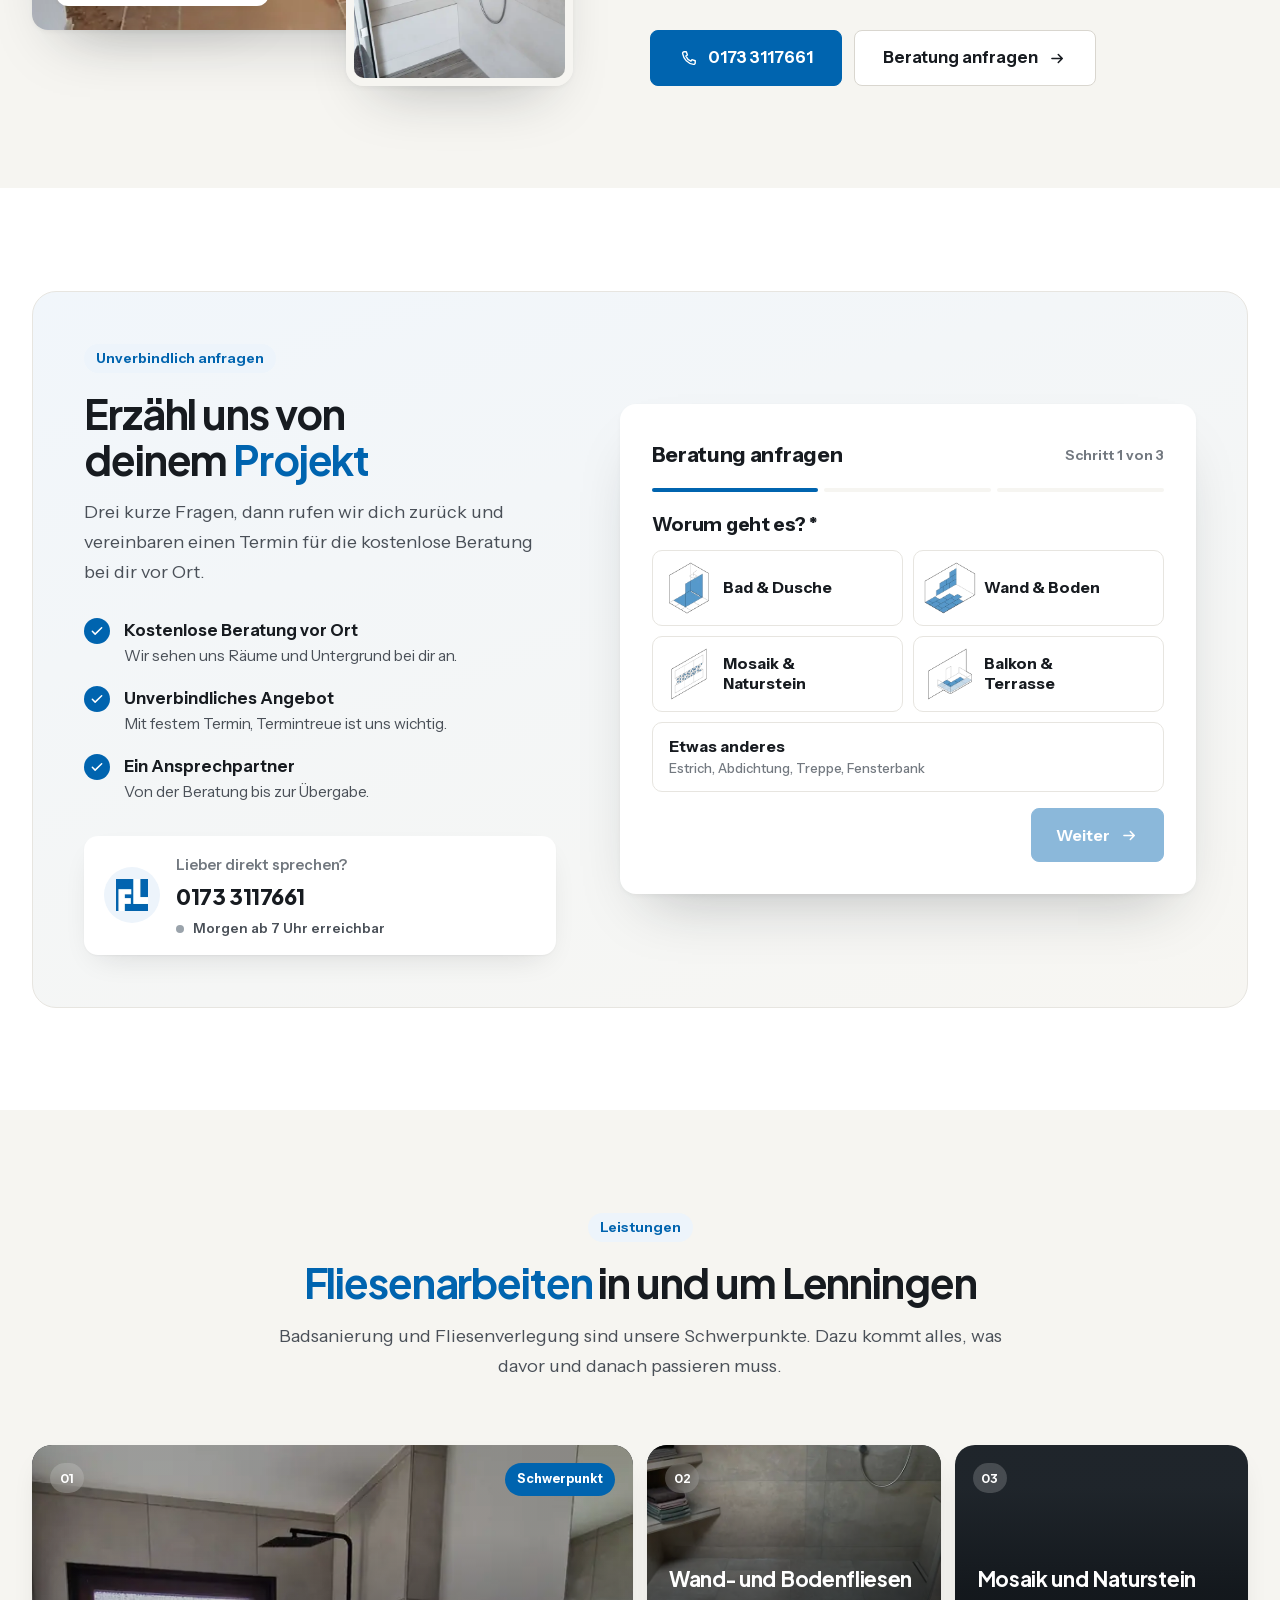
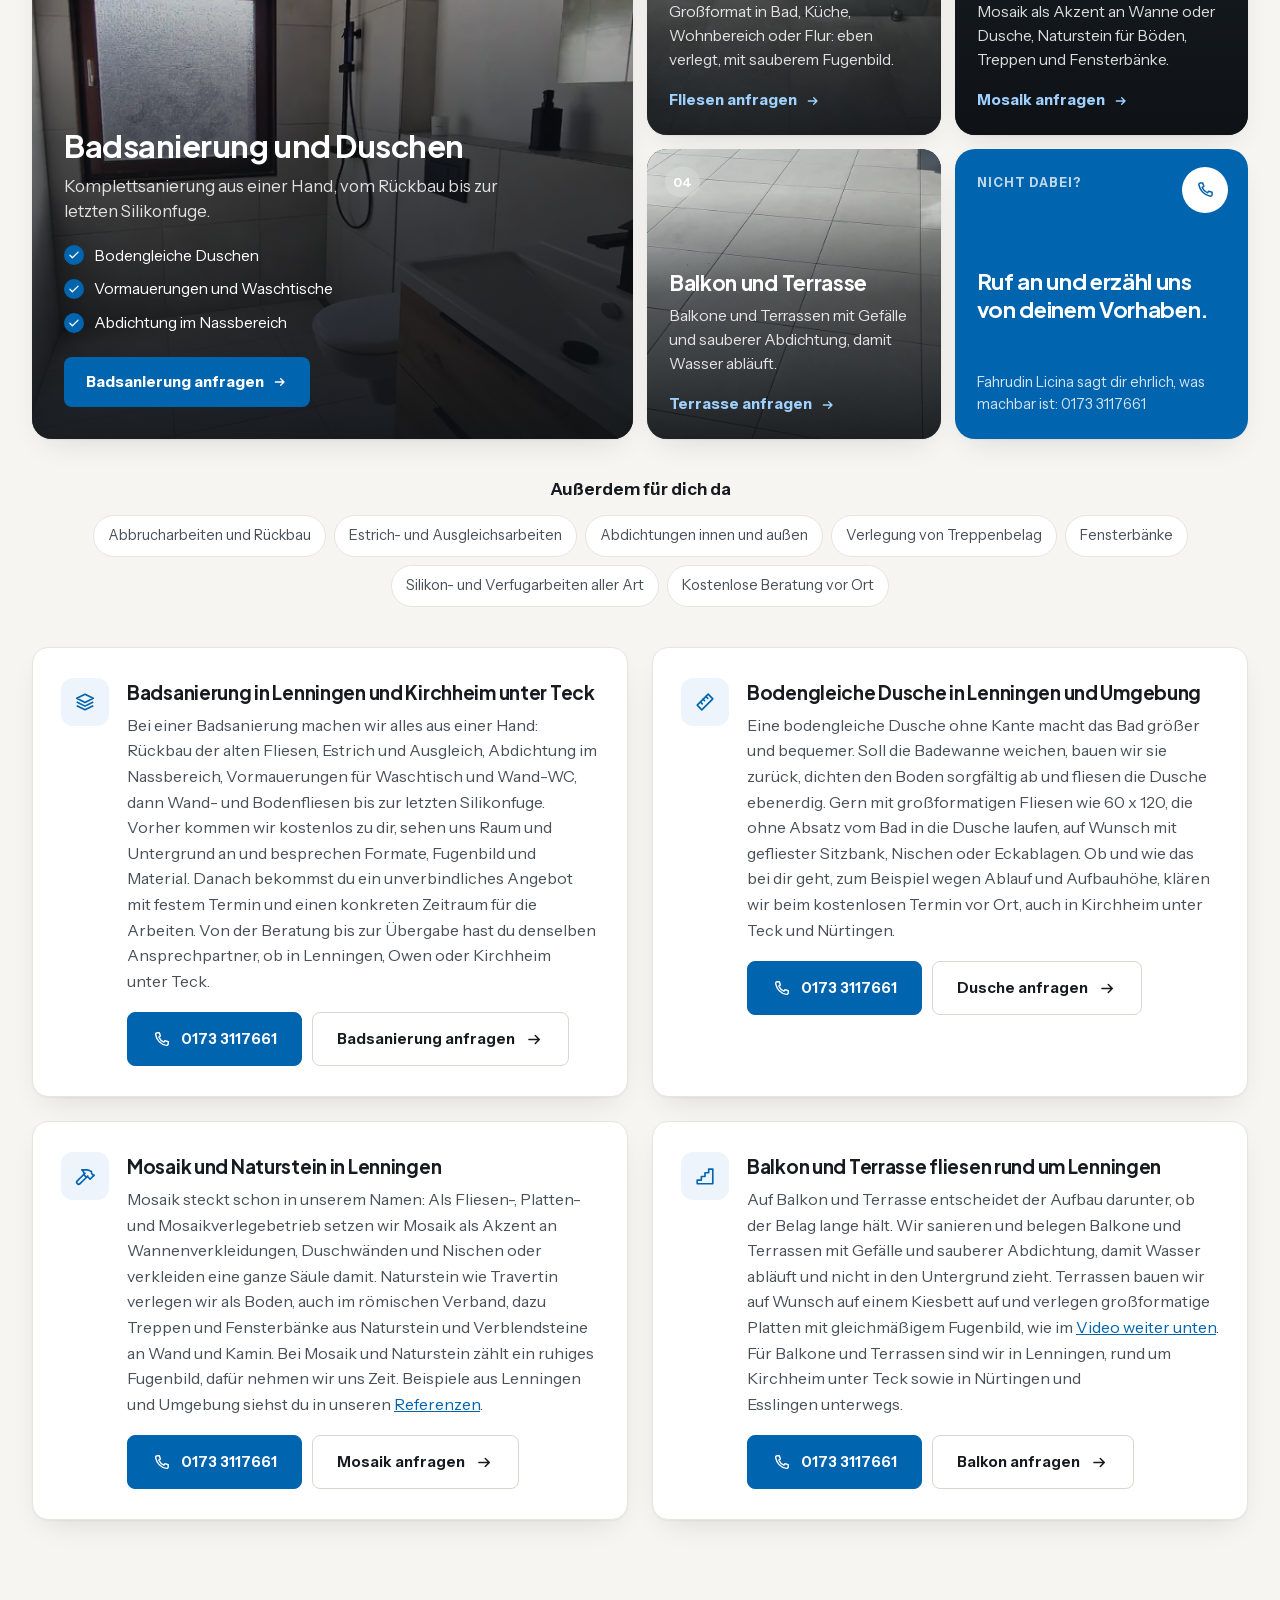
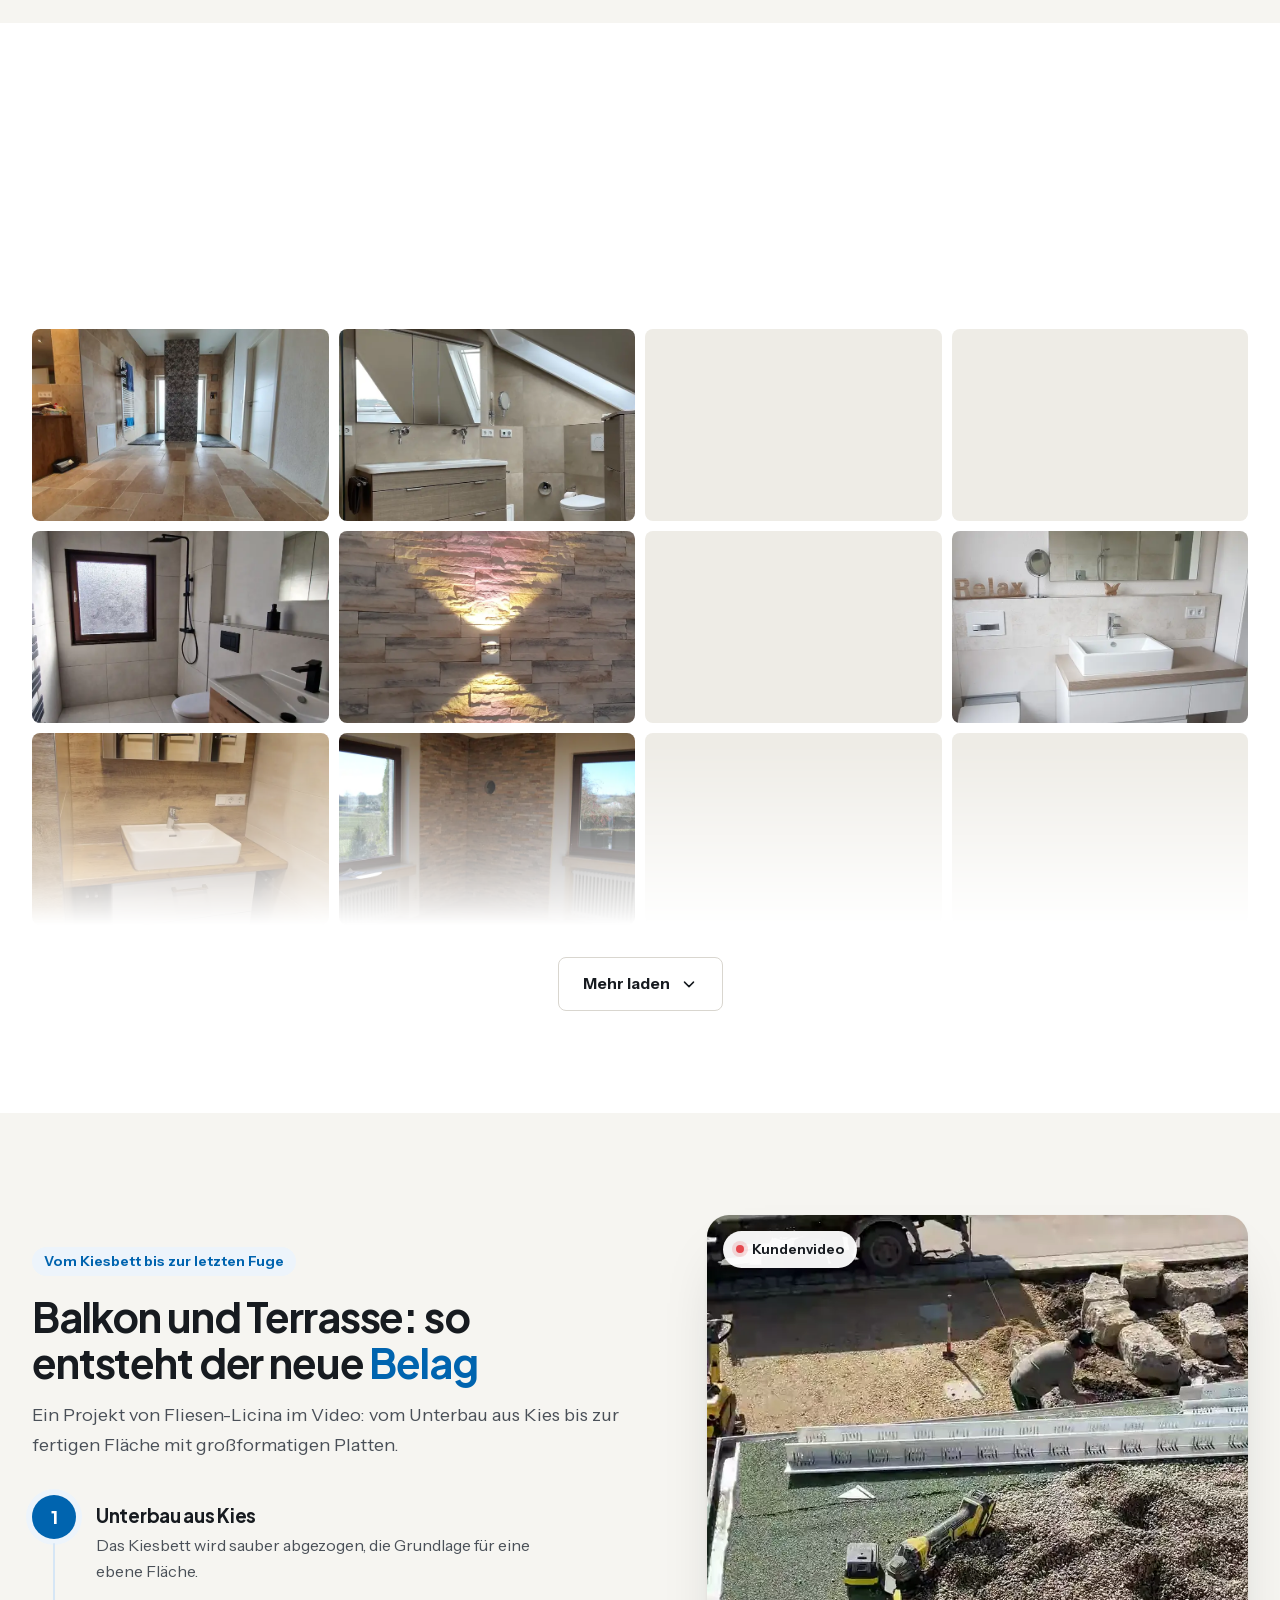
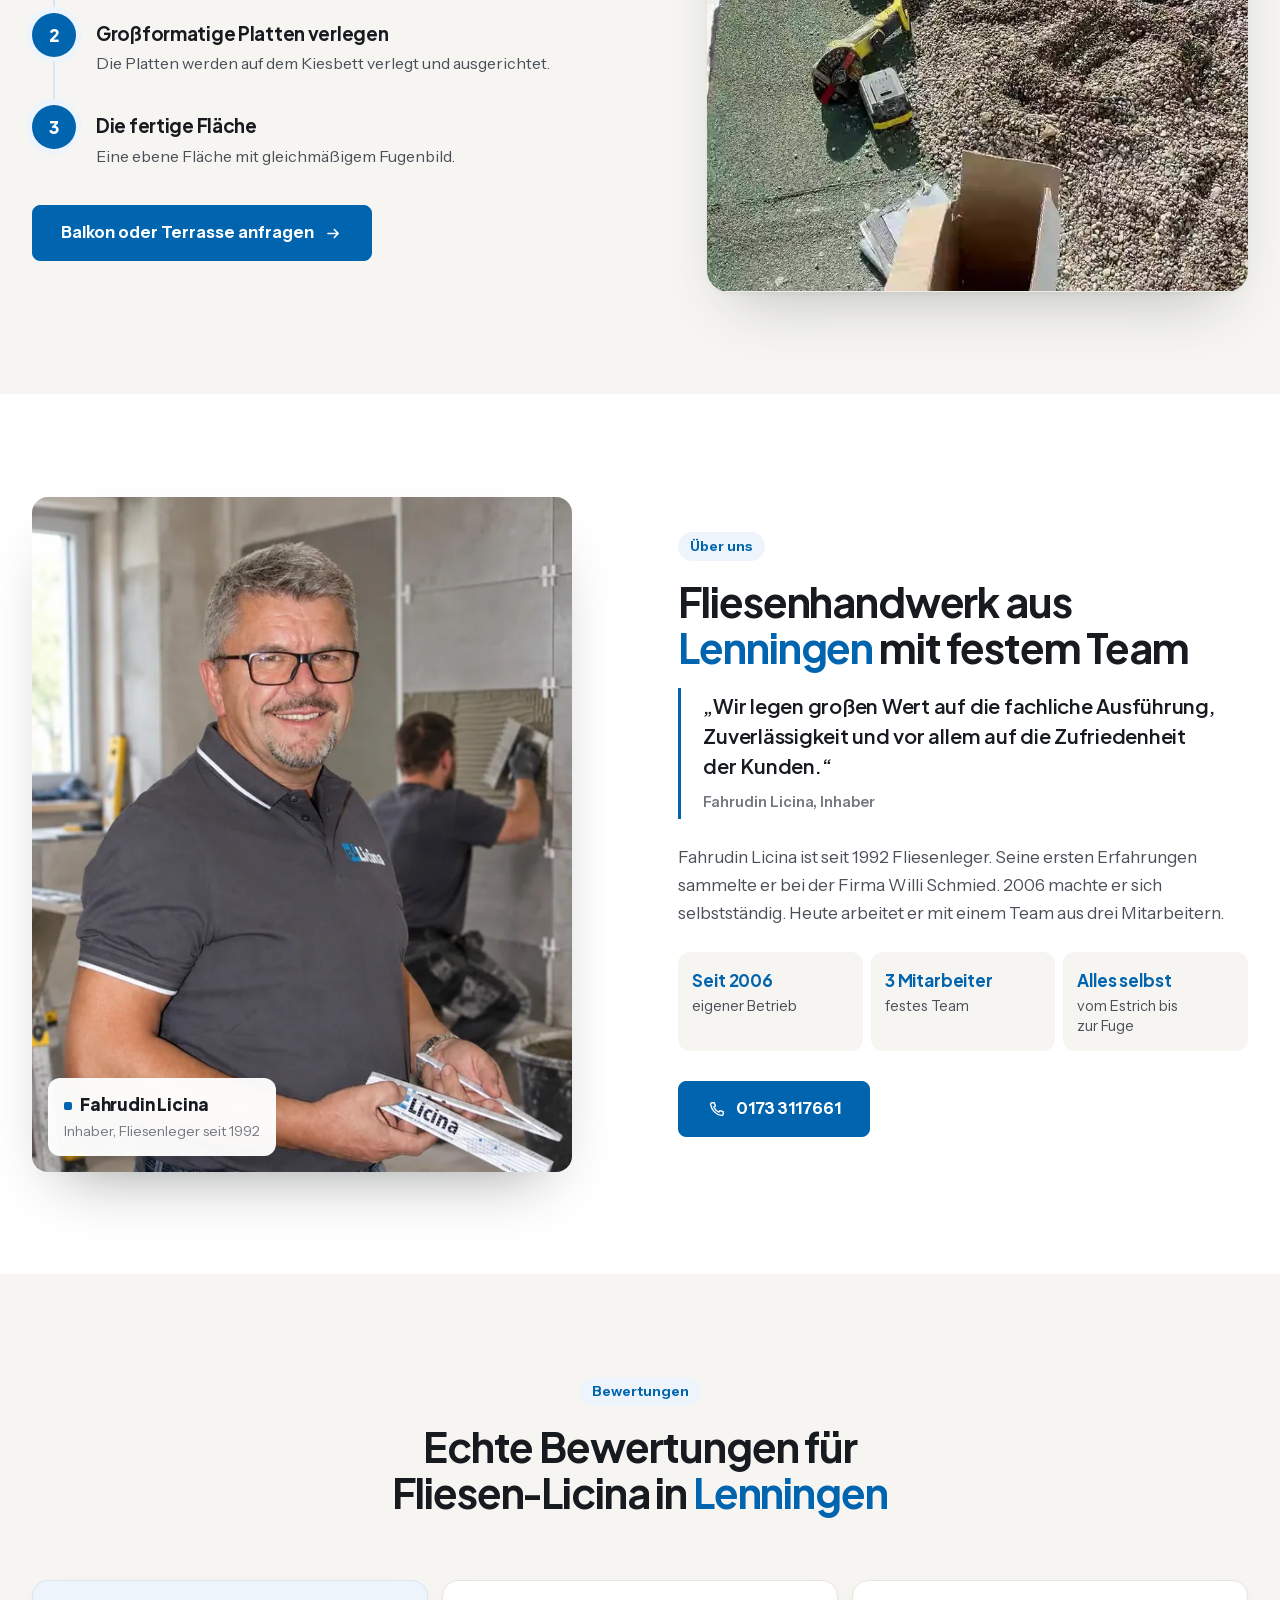
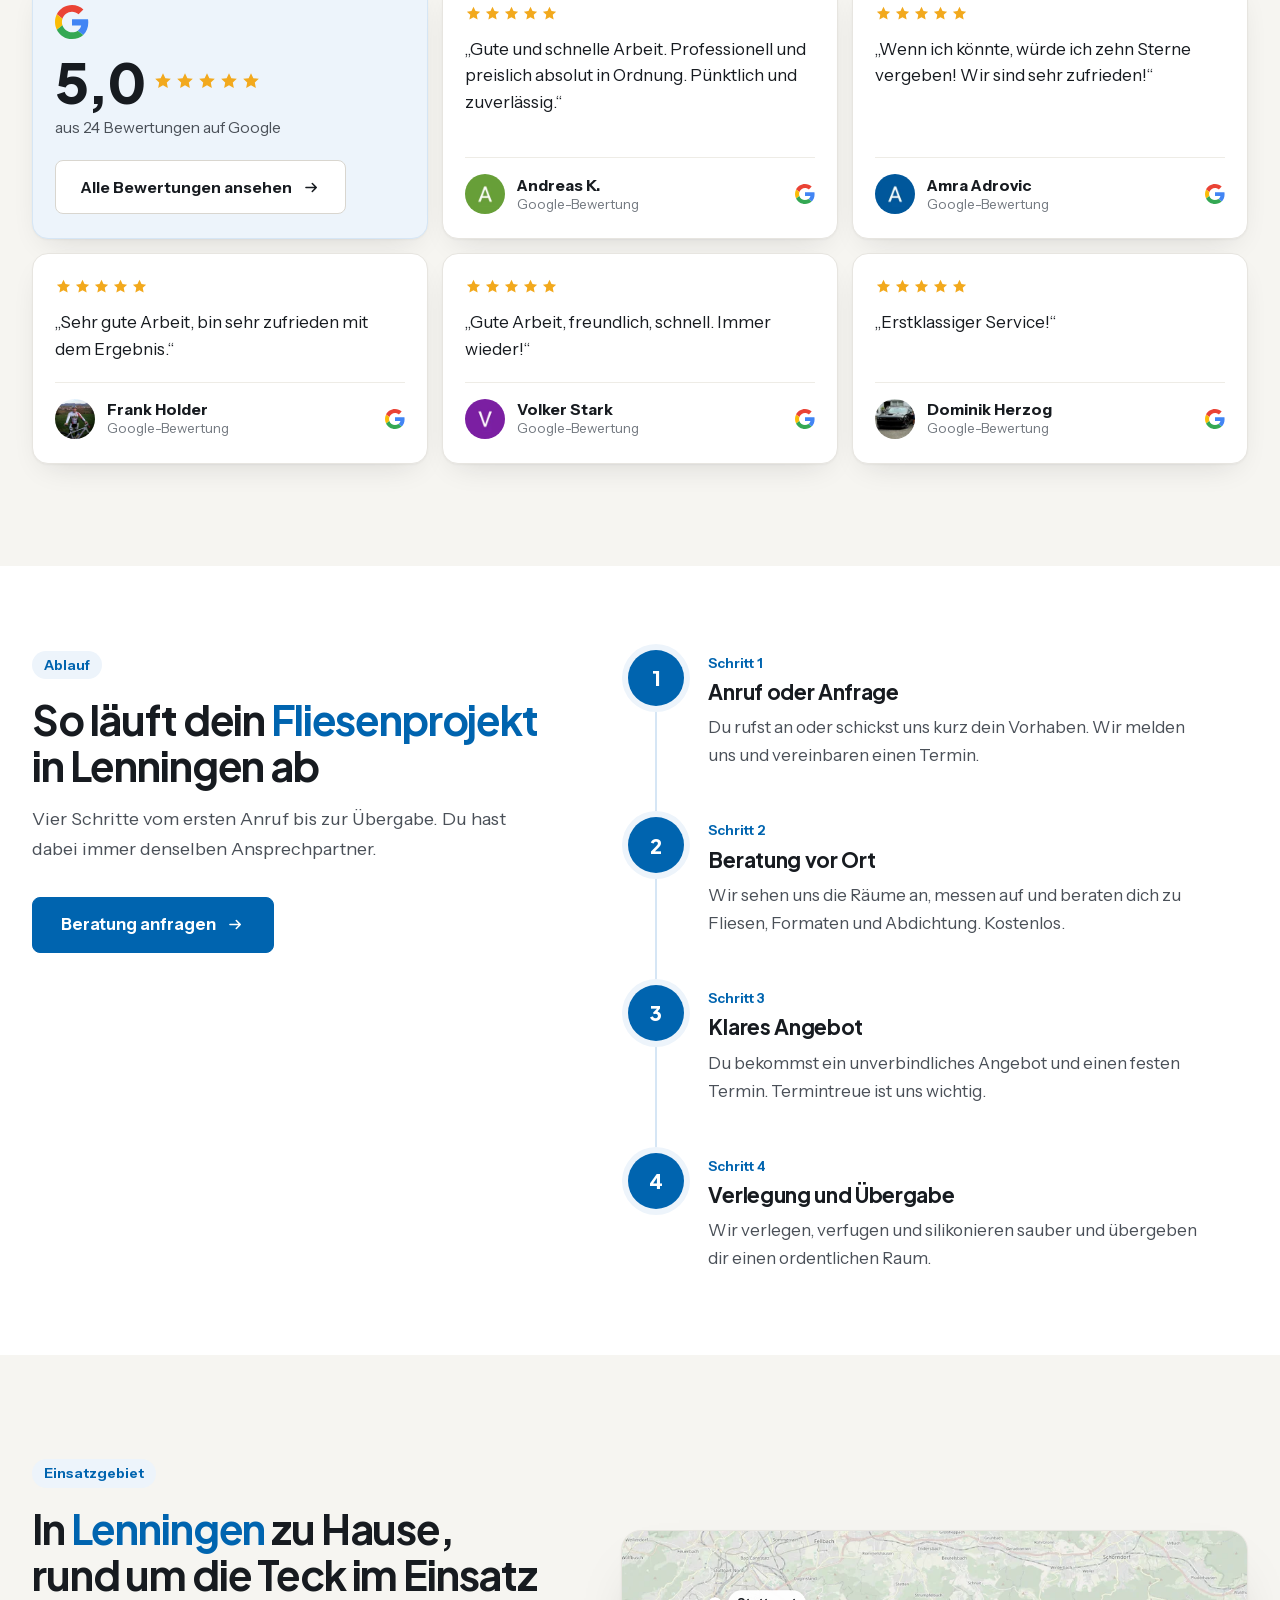
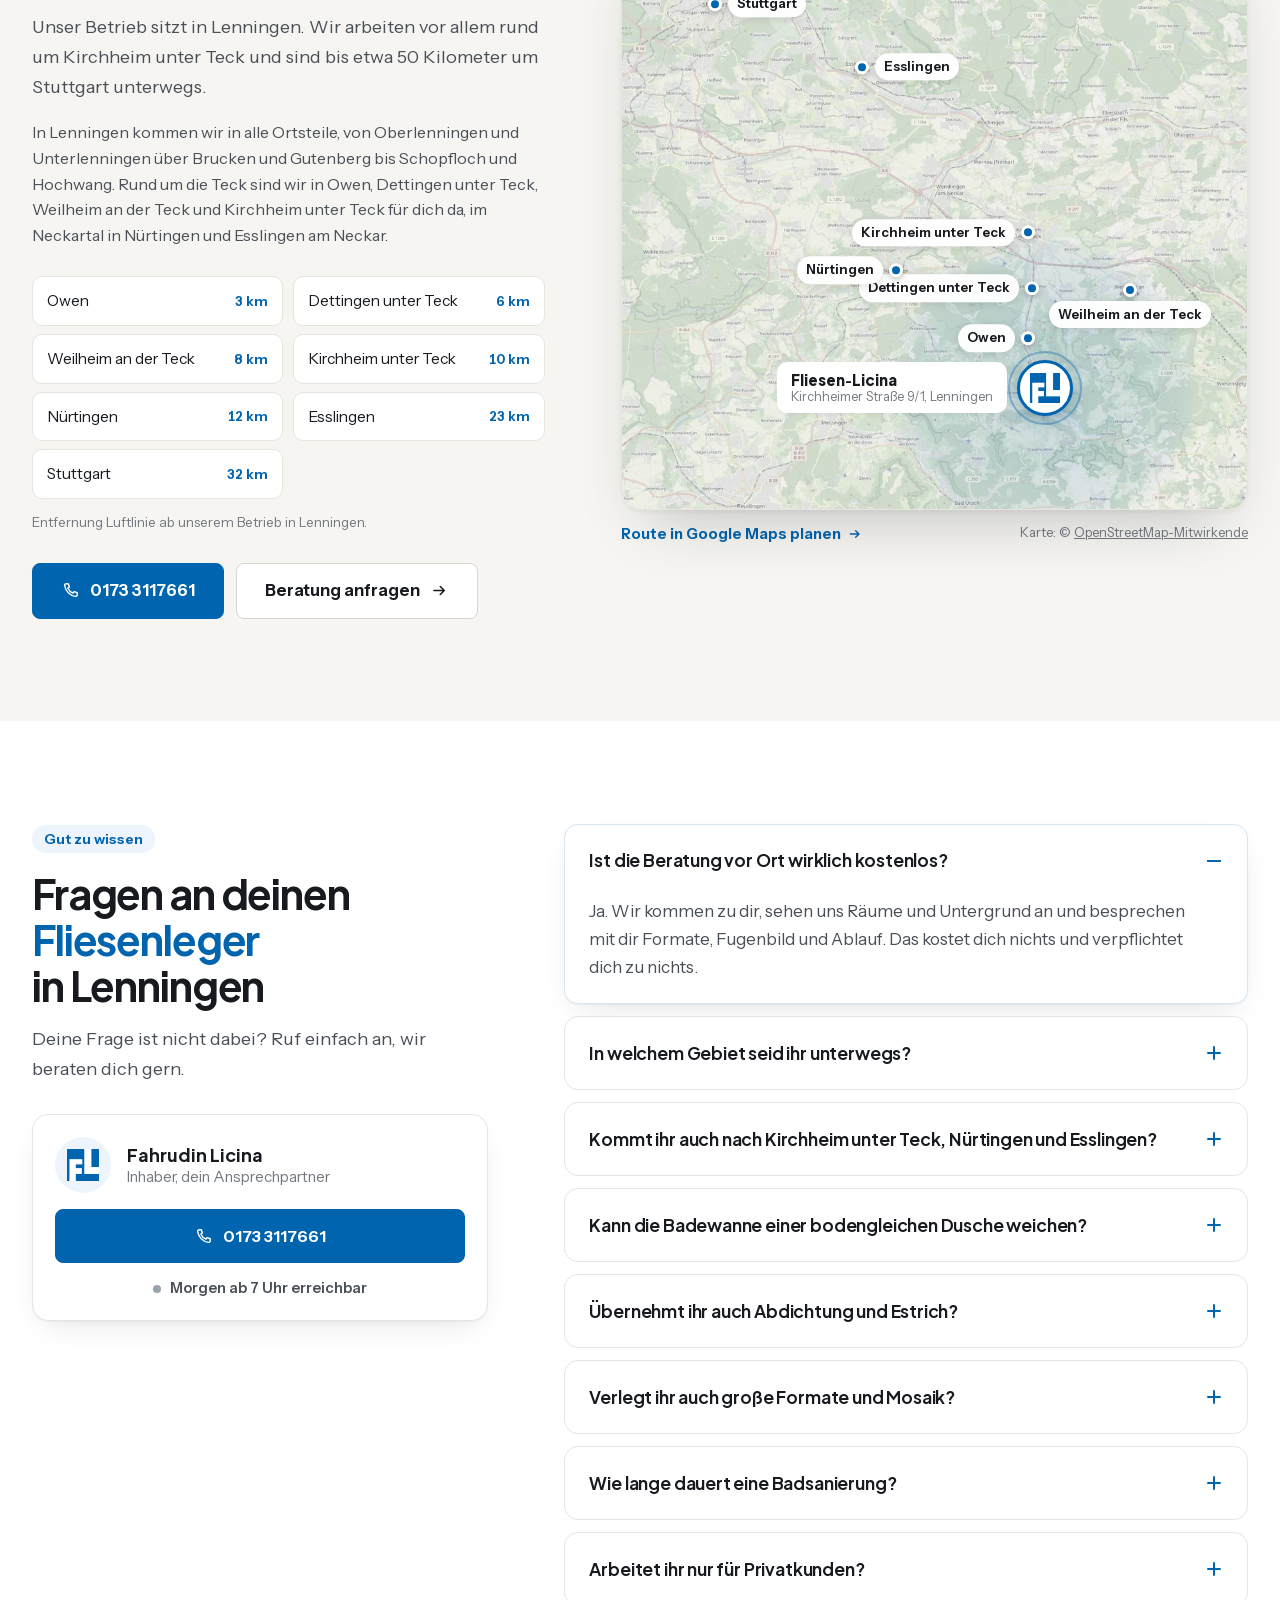
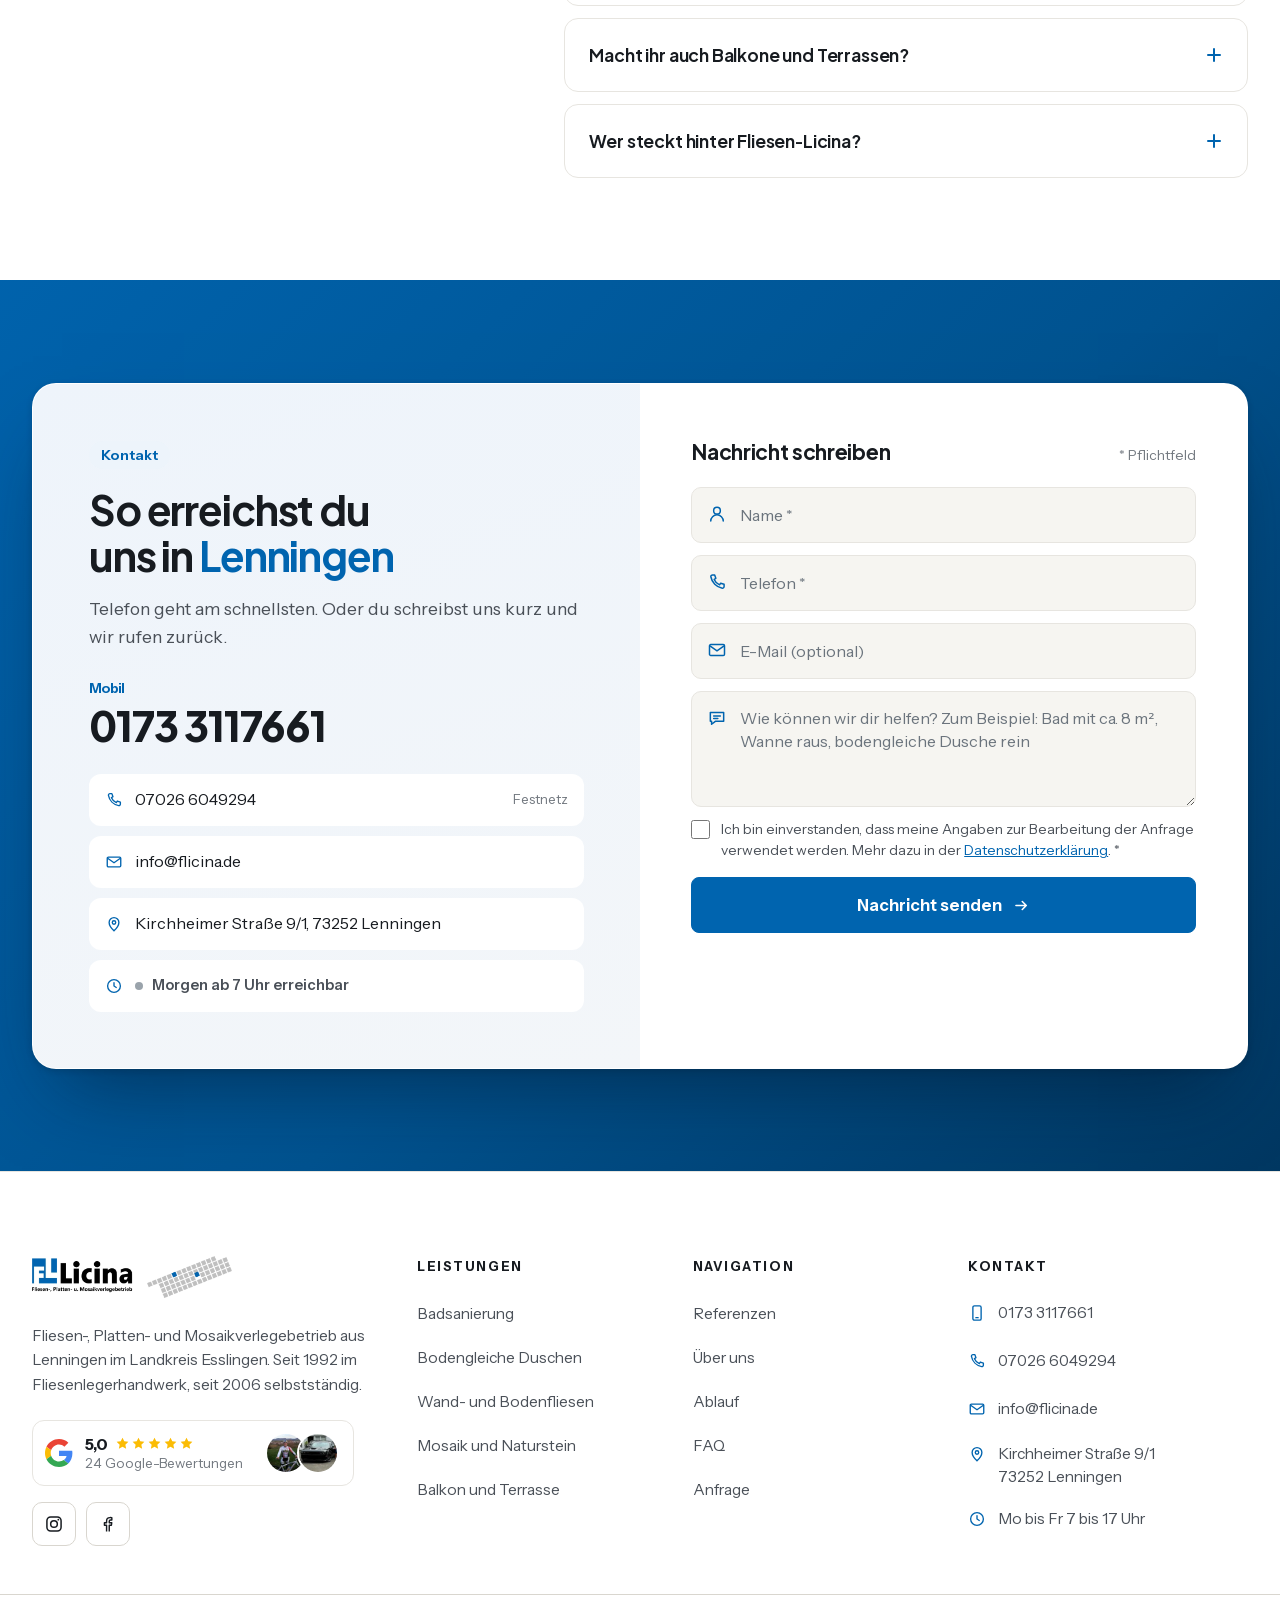
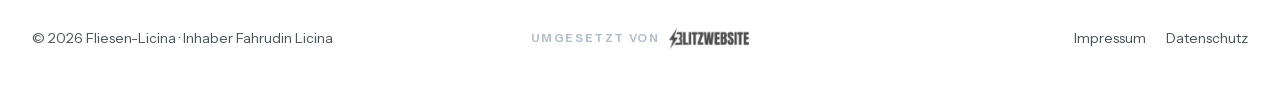
==== commit 638c20ac: "Website-Stand aus blitzwebsite-fliesen-licina 7ebed41" ====
--- a/index.html
+++ b/index.html
@@ -10,14 +10,14 @@
   <meta name="ICBM" content="48.5595738, 9.4648677">
   <meta name="color-scheme" content="light only">
   <meta name="theme-color" content="#ffffff">
-  <title>Fliesenleger Lenningen, Kirchheim unter Teck | Fliesen-Licina</title>
-  <meta name="description" content="Fliesenleger in Lenningen für Kirchheim unter Teck, Nürtingen und Esslingen: Badsanierung, bodengleiche Dusche, Mosaik, Balkon. Beratung kostenlos vor Ort.">
+  <title>Fliesenleger Lenningen und Kirchheim/Teck | Fliesen-Licina</title>
+  <meta name="description" content="Fliesenleger in Lenningen bei Kirchheim unter Teck: Badsanierung, bodengleiche Dusche, Mosaik, Terrasse. 5,0 Sterne auf Google. Kostenlos beraten lassen.">
   <link rel="canonical" href="https://www.flicina.de/">
   <meta property="og:type" content="website">
   <meta property="og:locale" content="de_DE">
   <meta property="og:site_name" content="Fliesen-Licina">
-  <meta property="og:title" content="Fliesenleger Lenningen, Kirchheim unter Teck | Fliesen-Licina">
-  <meta property="og:description" content="Fliesenleger in Lenningen für Kirchheim unter Teck, Nürtingen und Esslingen: Badsanierung, bodengleiche Dusche, Mosaik, Balkon. Beratung kostenlos vor Ort.">
+  <meta property="og:title" content="Fliesenleger Lenningen und Kirchheim/Teck | Fliesen-Licina">
+  <meta property="og:description" content="Fliesenleger in Lenningen bei Kirchheim unter Teck: Badsanierung, bodengleiche Dusche, Mosaik, Terrasse. 5,0 Sterne auf Google. Kostenlos beraten lassen.">
   <meta property="og:url" content="https://www.flicina.de/">
   <meta property="og:image" content="https://www.flicina.de/img/og-fliesen-licina-blau.jpg">
   <meta property="og:image:type" content="image/jpeg">
@@ -25,8 +25,8 @@
   <meta property="og:image:height" content="630">
   <meta property="og:image:alt" content="Logo Fliesen-Licina, Fliesen-, Platten- und Mosaikverlegebetrieb">
   <meta name="twitter:card" content="summary_large_image">
-  <meta name="twitter:title" content="Fliesenleger Lenningen, Kirchheim unter Teck | Fliesen-Licina">
-  <meta name="twitter:description" content="Fliesenleger in Lenningen für Kirchheim unter Teck, Nürtingen und Esslingen: Badsanierung, bodengleiche Dusche, Mosaik, Balkon. Beratung kostenlos vor Ort.">
+  <meta name="twitter:title" content="Fliesenleger Lenningen und Kirchheim/Teck | Fliesen-Licina">
+  <meta name="twitter:description" content="Fliesenleger in Lenningen bei Kirchheim unter Teck: Badsanierung, bodengleiche Dusche, Mosaik, Terrasse. 5,0 Sterne auf Google. Kostenlos beraten lassen.">
   <meta name="twitter:image" content="https://www.flicina.de/img/og-fliesen-licina-blau.jpg">
   <link rel="icon" href="favicon.svg?v=3" type="image/svg+xml">
   <link rel="icon" href="favicon.ico?v=2" sizes="48x48">
@@ -305,8 +305,8 @@
       "@type": "WebPage",
       "@id": "https://www.flicina.de/#webpage",
       "url": "https://www.flicina.de/",
-      "name": "Fliesenleger Lenningen, Kirchheim unter Teck | Fliesen-Licina",
-      "description": "Fliesenleger in Lenningen für Kirchheim unter Teck, Nürtingen und Esslingen: Badsanierung, bodengleiche Dusche, Mosaik, Balkon. Beratung kostenlos vor Ort.",
+      "name": "Fliesenleger Lenningen und Kirchheim/Teck | Fliesen-Licina",
+      "description": "Fliesenleger in Lenningen bei Kirchheim unter Teck: Badsanierung, bodengleiche Dusche, Mosaik, Terrasse. 5,0 Sterne auf Google. Kostenlos beraten lassen.",
       "inLanguage": "de-DE",
       "isPartOf": {
         "@id": "https://www.flicina.de/#website"
@@ -318,7 +318,7 @@
         "@type": "ImageObject",
         "url": "https://www.flicina.de/img/dachgeschoss-bad-doppelwaschtisch-1600.webp"
       },
-      "dateModified": "2026-10-16"
+      "dateModified": "2026-10-22"
     },
     {
       "@type": "FAQPage",
@@ -361,7 +361,7 @@
           "name": "Übernehmt ihr auch Abdichtung und Estrich?",
           "acceptedAnswer": {
             "@type": "Answer",
-            "text": "Ja. Estricharbeiten, Abdichtungen im Innen- und Außenbereich und die Silikonfugen am Ende gehören bei uns dazu."
+            "text": "Ja. Estrich- und Ausgleichsarbeiten, Abdichtungen im Innen- und Außenbereich und die Silikonfugen am Ende gehören bei uns dazu. So bekommst du in Lenningen und Umgebung alles aus einer Hand, vom Untergrund bis zur letzten Fuge."
           }
         },
         {
@@ -503,7 +503,7 @@
             <a class="btn btn--pri btn--lg" href="tel:+491733117661"><svg class="ic"><use href="#i-phone"/></svg>0173 3117661</a>
             <a class="btn btn--ghost btn--lg" href="#anfrage">Beratung anfragen<svg class="ic ic--arr"><use href="#i-arrow"/></svg></a>
           </div>
-          <a class="gtrust gtrust--hero" href="https://www.google.com/maps/place/Fliesen-Licina/@48.5595738,9.4648677,17z/data=!4m8!3m7!1s0x479991266a2a1b4f:0x8fcee5f7016ab7fa!8m2!3d48.5595738!4d9.4648677!9m1!1b1!16s%2Fg%2F11fxx22wb1" target="_blank" rel="noopener"><span class="gtrust__faces" aria-hidden="true"><img src="img/google-bewerter-1.webp" alt="" width="96" height="96" decoding="async"><img src="img/google-bewerter-3.webp" alt="" width="96" height="96" decoding="async"></span><span class="gtrust__txt"><span class="gtrust__top"><span class="gtrust__stars" aria-hidden="true"><svg class="ic"><use href="#i-star"/></svg><svg class="ic"><use href="#i-star"/></svg><svg class="ic"><use href="#i-star"/></svg><svg class="ic"><use href="#i-star"/></svg><svg class="ic"><use href="#i-star"/></svg></span><b>5,0 von 5 Sternen</b></span><span class="gtrust__sub">12 Bewertungen bei Google</span></span></a>
+          <a class="gtrust gtrust--hero" href="https://www.google.com/maps/place/Fliesen-Licina/@48.5595738,9.4648677,17z/data=!4m8!3m7!1s0x479991266a2a1b4f:0x8fcee5f7016ab7fa!8m2!3d48.5595738!4d9.4648677!9m1!1b1!16s%2Fg%2F11fxx22wb1" target="_blank" rel="noopener"><span class="gtrust__faces" aria-hidden="true"><img src="img/google-bewerter-1.webp" alt="" width="96" height="96" decoding="async"><img src="img/google-bewerter-3.webp" alt="" width="96" height="96" decoding="async"></span><span class="gtrust__txt"><span class="gtrust__top"><span class="gtrust__stars" aria-hidden="true"><svg class="ic"><use href="#i-star"/></svg><svg class="ic"><use href="#i-star"/></svg><svg class="ic"><use href="#i-star"/></svg><svg class="ic"><use href="#i-star"/></svg><svg class="ic"><use href="#i-star"/></svg></span><b>5,0 von 5 Sternen</b></span><span class="gtrust__sub">24 Bewertungen bei Google</span></span></a>
         </div>
       </div>
       <div class="ph__show" data-show role="group" aria-roledescription="Diashow" aria-label="Projekte von Fliesen-Licina">
@@ -523,7 +523,7 @@
         <figure class="vb__img rv">
           <img src="img/flur-travertin-doppelwaschtisch-1200.webp" srcset="img/flur-travertin-doppelwaschtisch-720.webp 720w, img/flur-travertin-doppelwaschtisch-1200.webp 1200w, img/flur-travertin-doppelwaschtisch-1600.webp 1600w" sizes="(min-width: 1024px) 46vw, 92vw" alt="Bad mit Travertin-Boden, Doppelwaschtisch und Blick in den Flur" width="1200" height="1044" loading="lazy" decoding="async">
           <img class="vb__inset" src="img/dusche-sitzbank-hell-720.webp" srcset="img/dusche-sitzbank-hell-720.webp 720w, img/dusche-sitzbank-hell-1200.webp 1200w" sizes="(min-width: 1024px) 18vw, 40vw" alt="Dusche mit Sitzbank und hellen Fliesen" width="720" height="720" loading="lazy" decoding="async">
-          <figcaption class="vb__badge"><b>5,0</b><span class="vb__stars" aria-hidden="true"><svg class="ic"><use href="#i-star"/></svg><svg class="ic"><use href="#i-star"/></svg><svg class="ic"><use href="#i-star"/></svg><svg class="ic"><use href="#i-star"/></svg><svg class="ic"><use href="#i-star"/></svg></span><span>12 Bewertungen bei Google</span></figcaption>
+          <figcaption class="vb__badge"><b>5,0</b><span class="vb__stars" aria-hidden="true"><svg class="ic"><use href="#i-star"/></svg><svg class="ic"><use href="#i-star"/></svg><svg class="ic"><use href="#i-star"/></svg><svg class="ic"><use href="#i-star"/></svg><svg class="ic"><use href="#i-star"/></svg></span><span>24 Bewertungen bei Google</span></figcaption>
         </figure>
         <div class="vb__text">
           <div class="rv">
@@ -671,7 +671,7 @@
         </div>
         <div class="lx rv">
           <p class="lx__t">Außerdem für dich da</p>
-          <ul class="lx__list"><li>Abbrucharbeiten und Rückbau</li><li>Abdichtungen innen und außen</li><li>Verlegung von Treppenbelag</li><li>Fensterbänke</li><li>Silikon- und Verfugarbeiten aller Art</li><li>Kostenlose Beratung vor Ort</li></ul>
+          <ul class="lx__list"><li>Abbrucharbeiten und Rückbau</li><li>Estrich- und Ausgleichsarbeiten</li><li>Abdichtungen innen und außen</li><li>Verlegung von Treppenbelag</li><li>Fensterbänke</li><li>Silikon- und Verfugarbeiten aller Art</li><li>Kostenlose Beratung vor Ort</li></ul>
         </div>
         <ul class="vb__list ldx">
           <li class="vb__it rv" id="badsanierung"><span class="vb__ic" aria-hidden="true"><svg class="ic"><use href="#i-layers"/></svg></span><div>
@@ -900,7 +900,7 @@
           </div>
           <div class="faq__it">
             <h3><button type="button" class="faq__q" aria-expanded="false"><span class="faq__n" aria-hidden="true"></span><span class="faq__t">Übernehmt ihr auch Abdichtung und&nbsp;Estrich?</span><svg class="ic faq__chev" aria-hidden="true"><use href="#i-right"/></svg></button></h3>
-            <div class="faq__a"><div><p>Ja. Estricharbeiten, Abdichtungen im Innen- und Außenbereich und die Silikonfugen am Ende gehören bei uns dazu.</p></div></div>
+            <div class="faq__a"><div><p>Ja. Estrich- und Ausgleichsarbeiten, Abdichtungen im Innen- und Außenbereich und die Silikonfugen am Ende gehören bei uns dazu. So bekommst du in Lenningen und Umgebung alles aus einer Hand, vom Untergrund bis zur letzten Fuge.</p></div></div>
           </div>
           <div class="faq__it">
             <h3><button type="button" class="faq__q" aria-expanded="false"><span class="faq__n" aria-hidden="true"></span><span class="faq__t">Verlegt ihr auch große Formate und&nbsp;Mosaik?</span><svg class="ic faq__chev" aria-hidden="true"><use href="#i-right"/></svg></button></h3>
